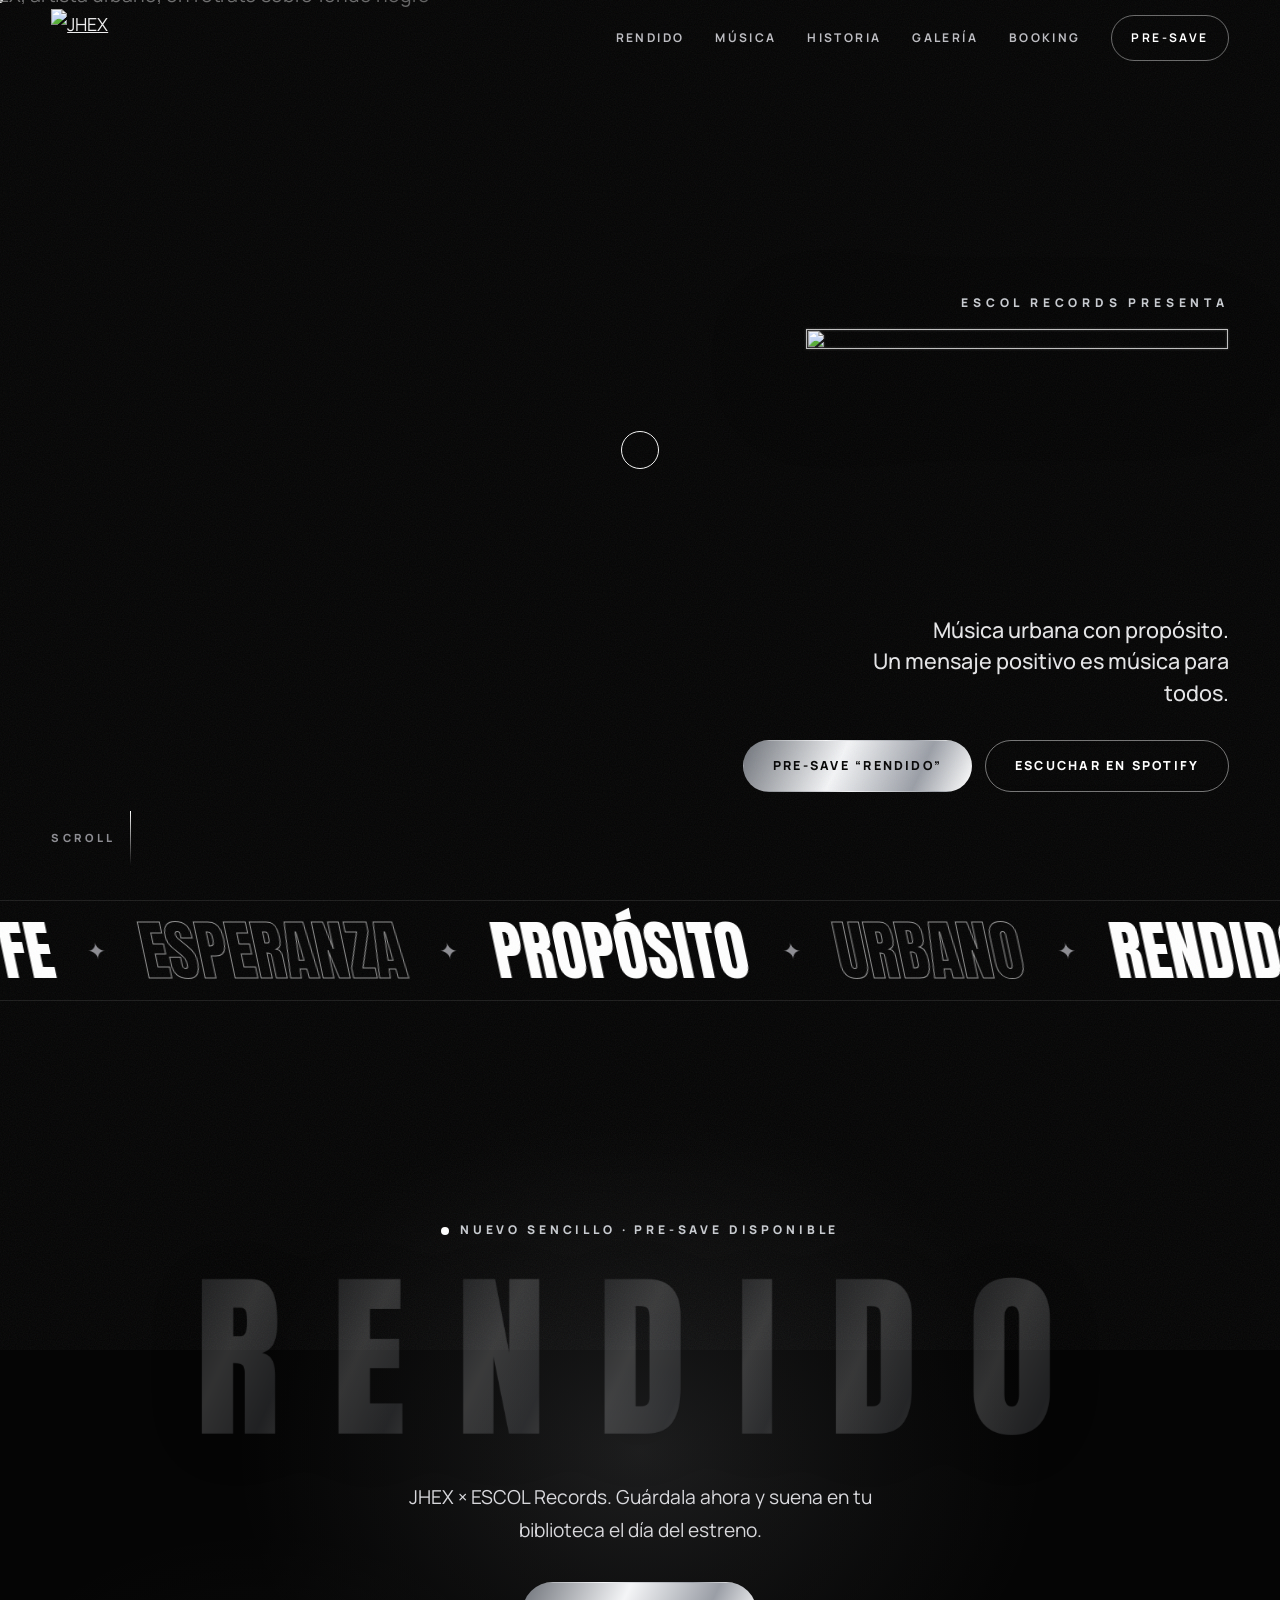
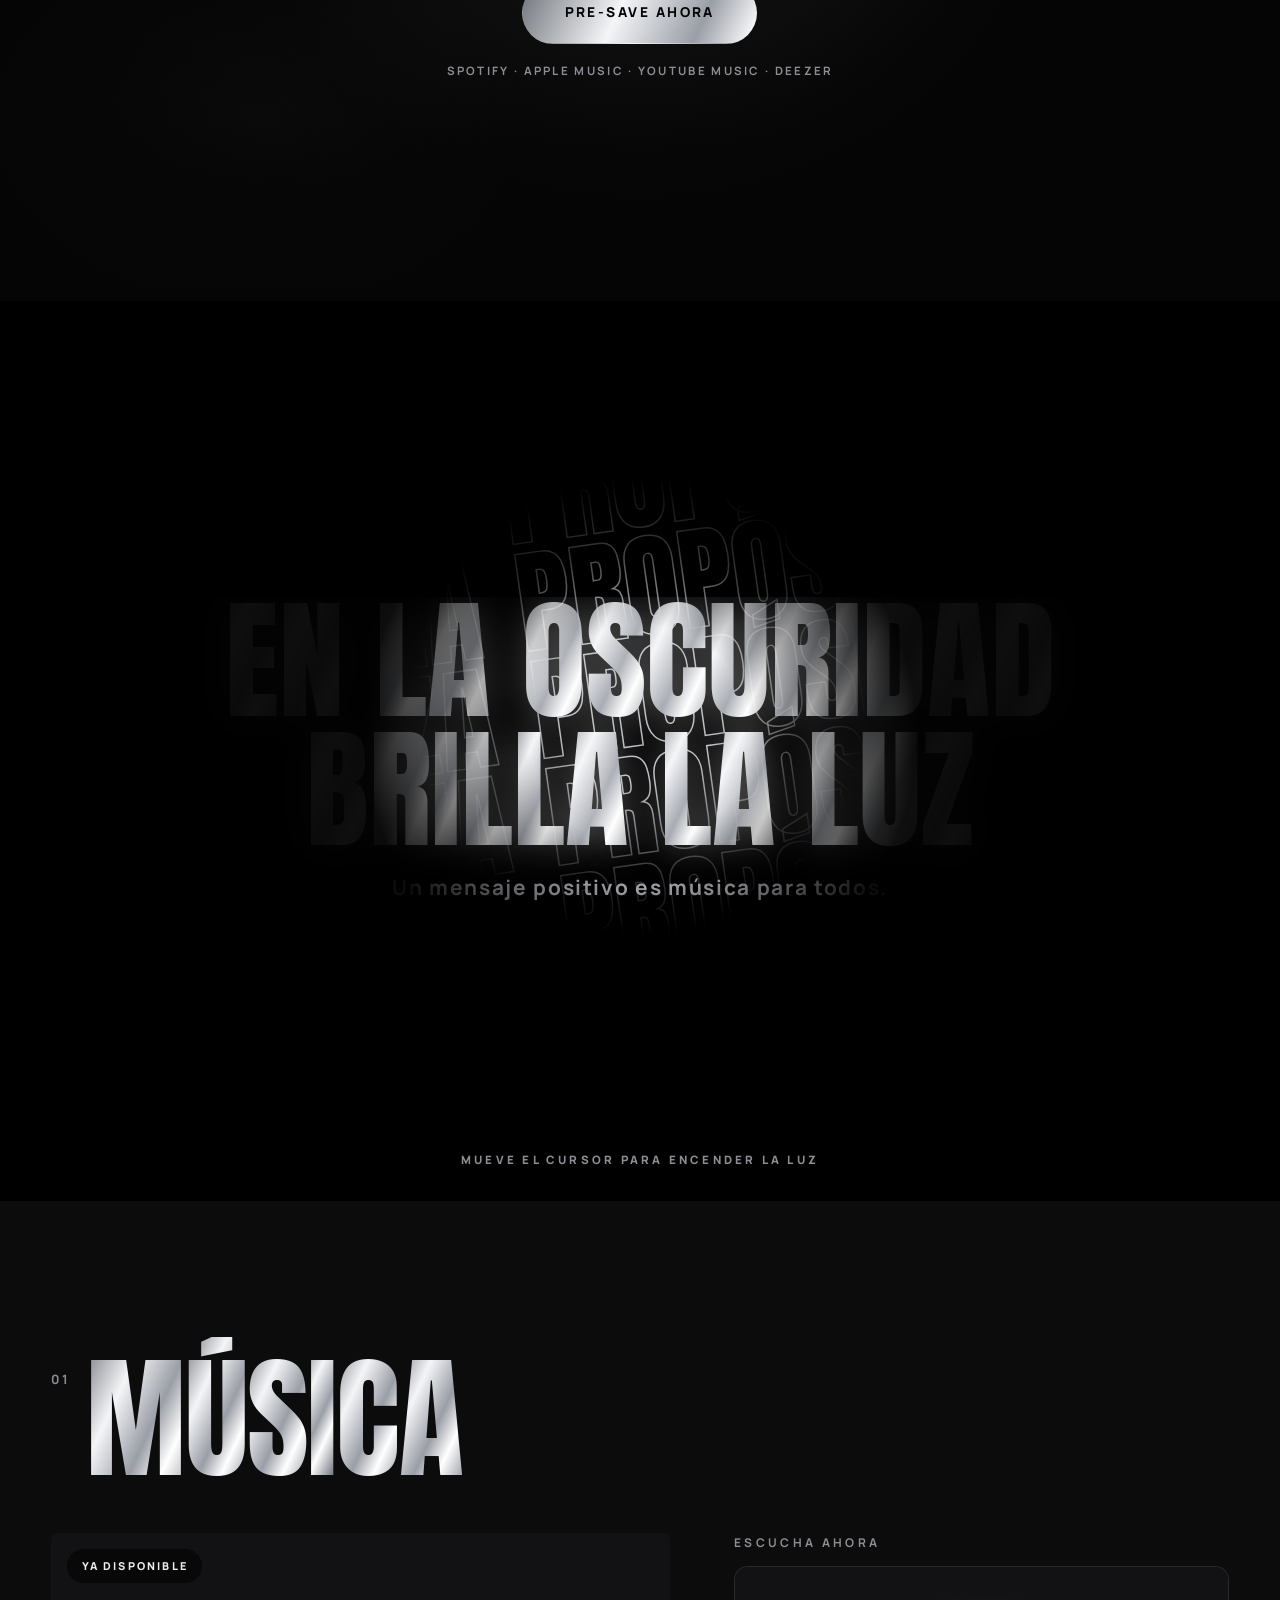
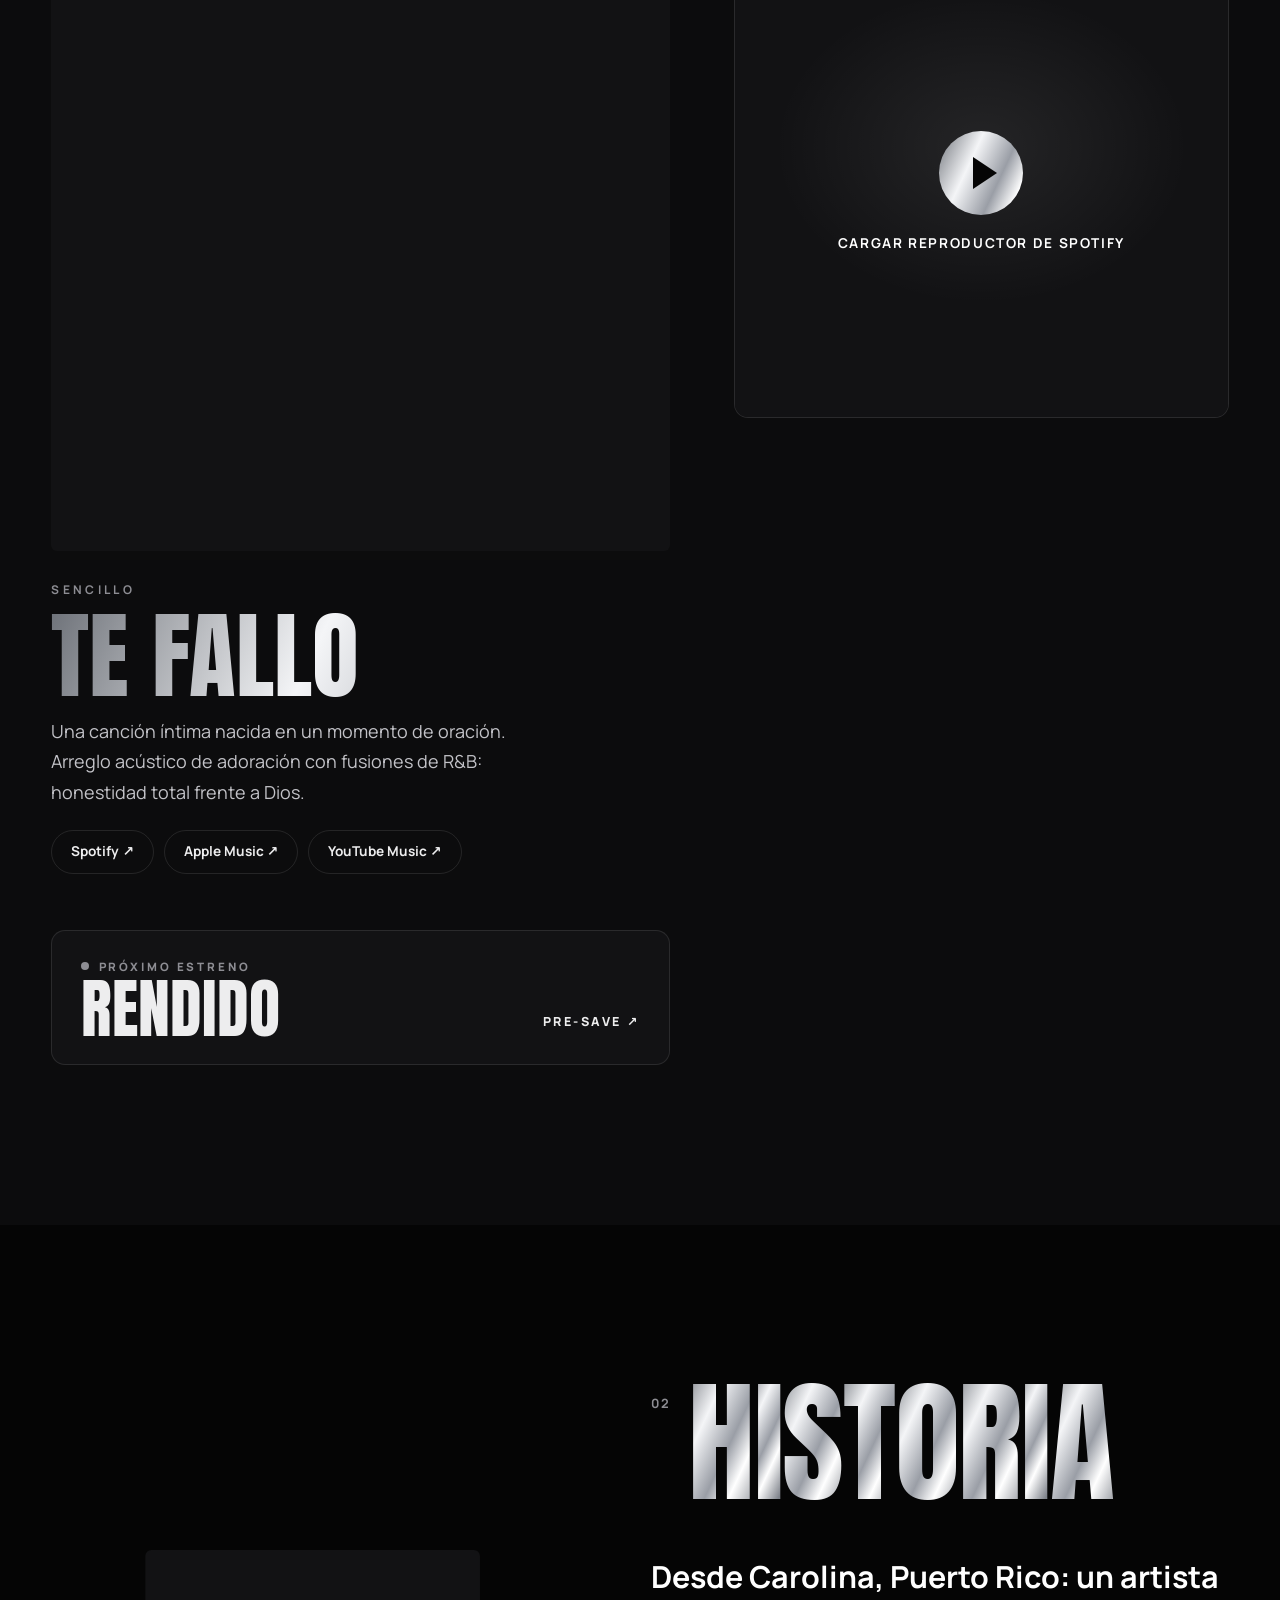
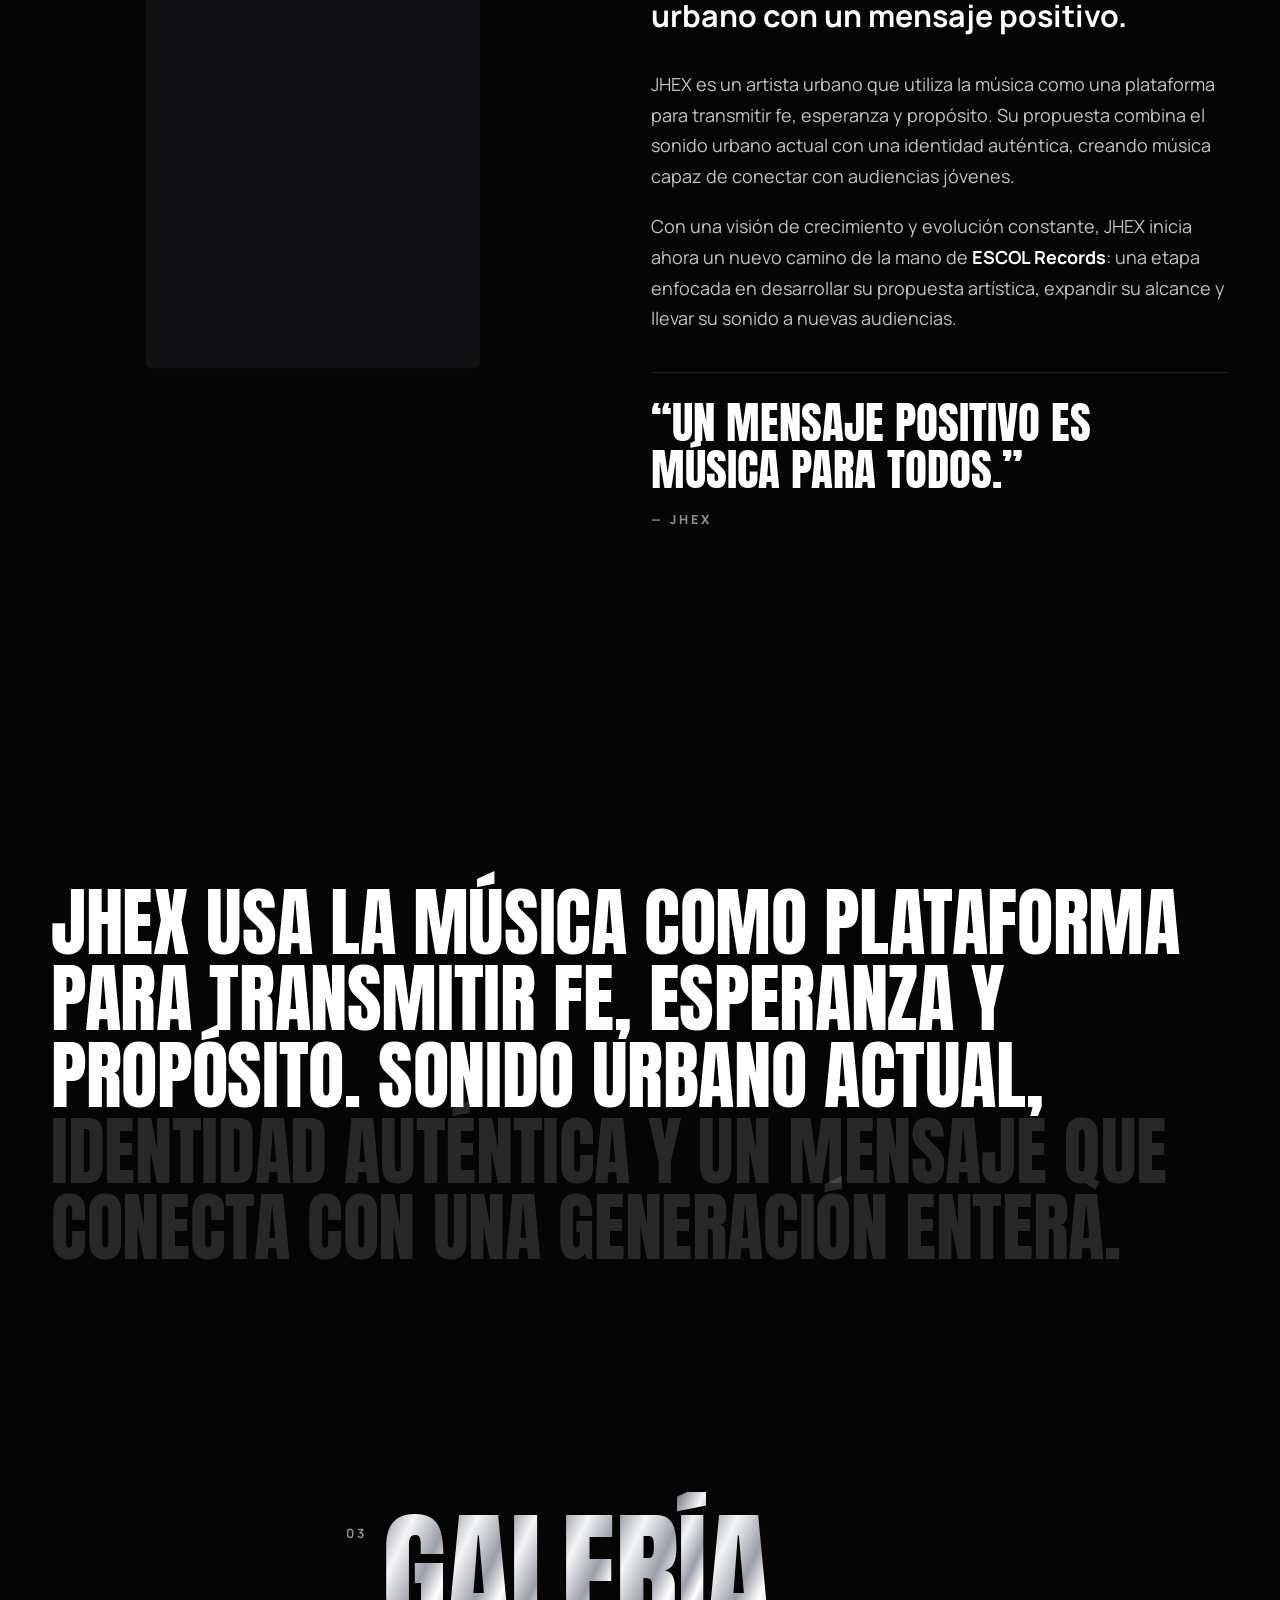
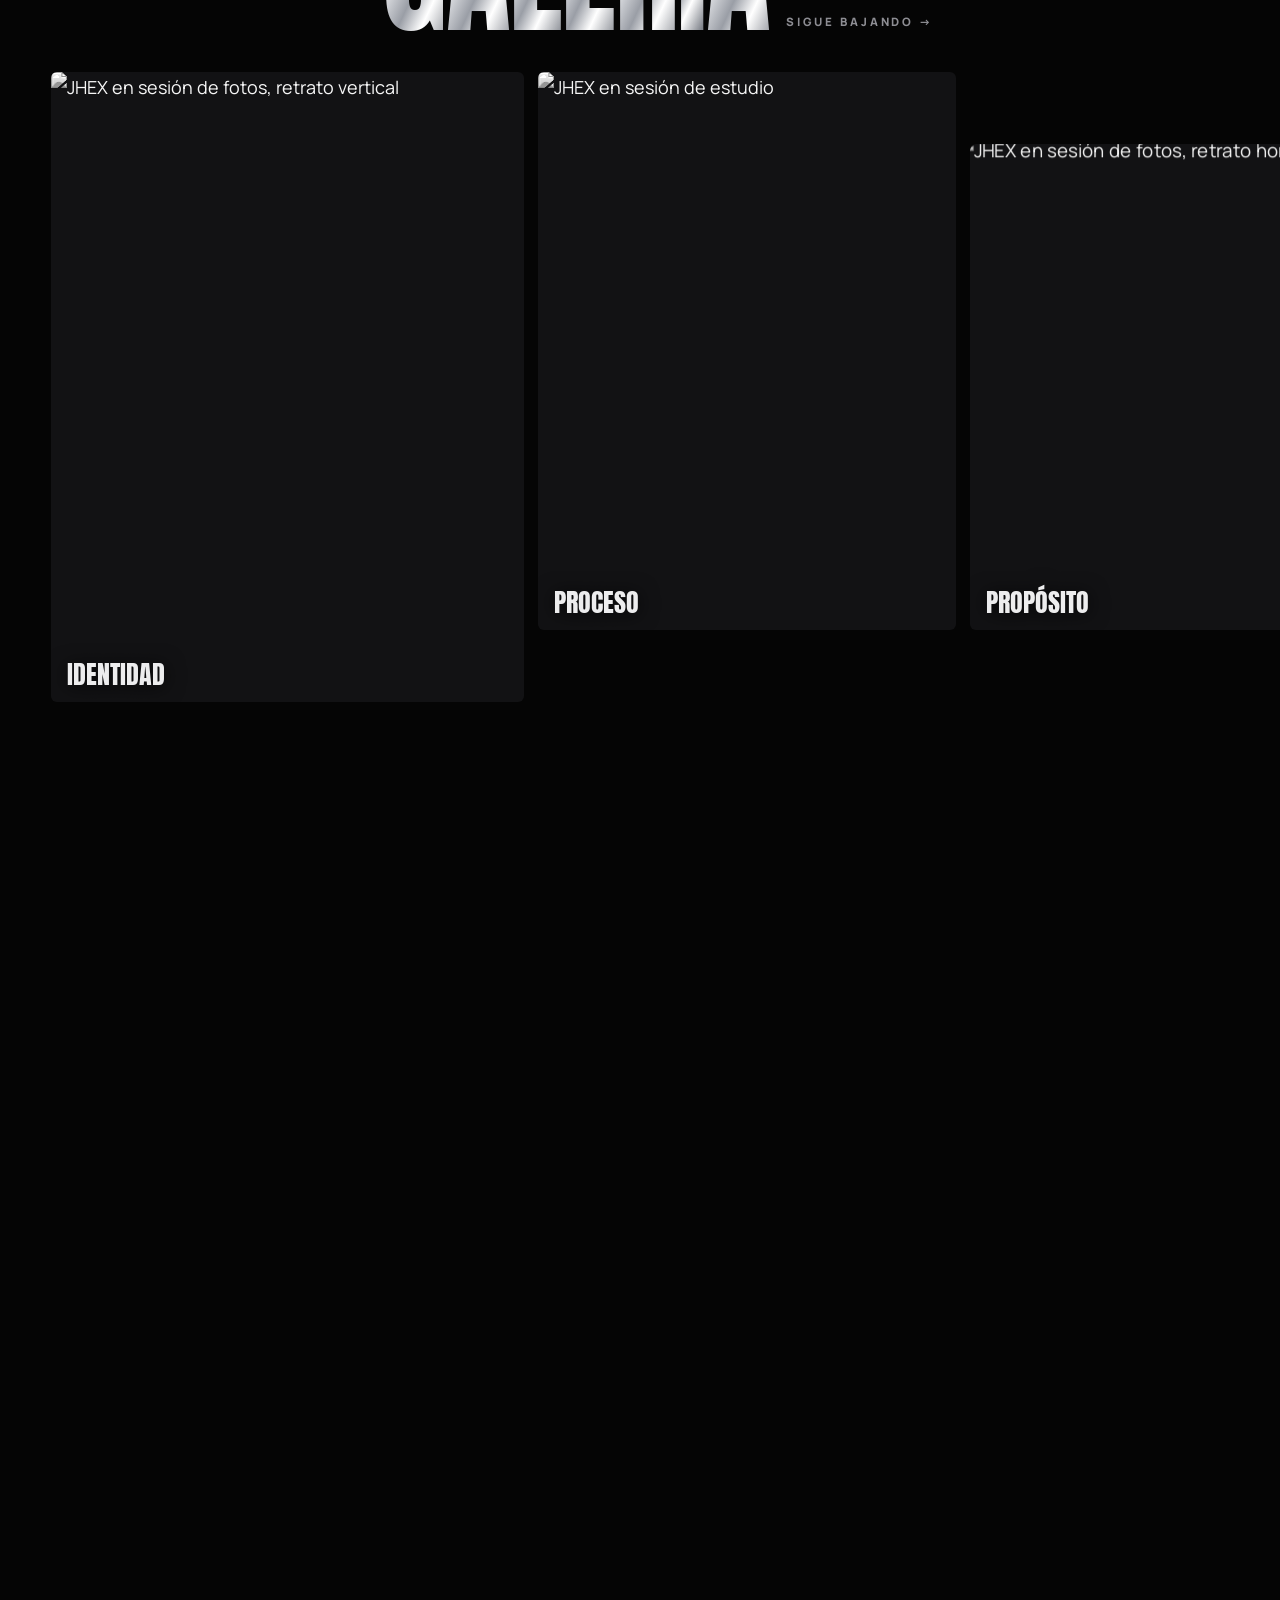
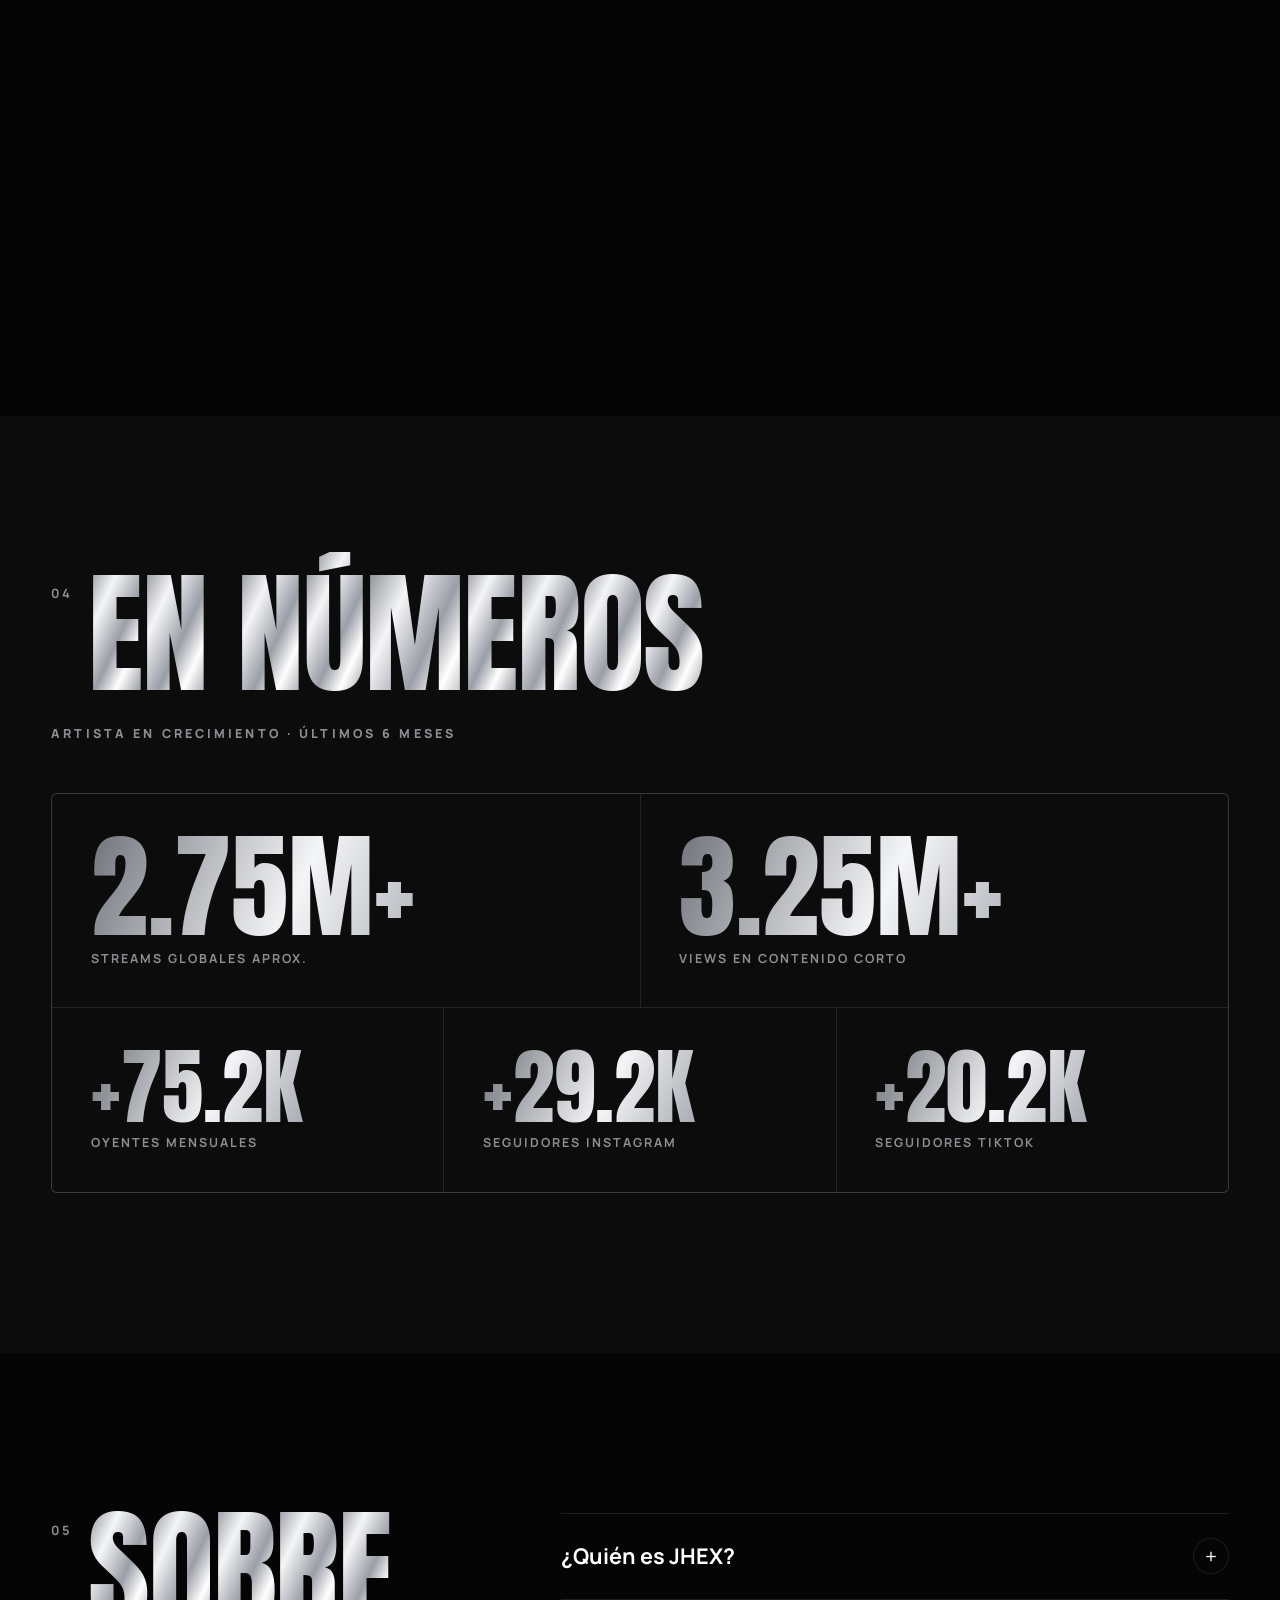
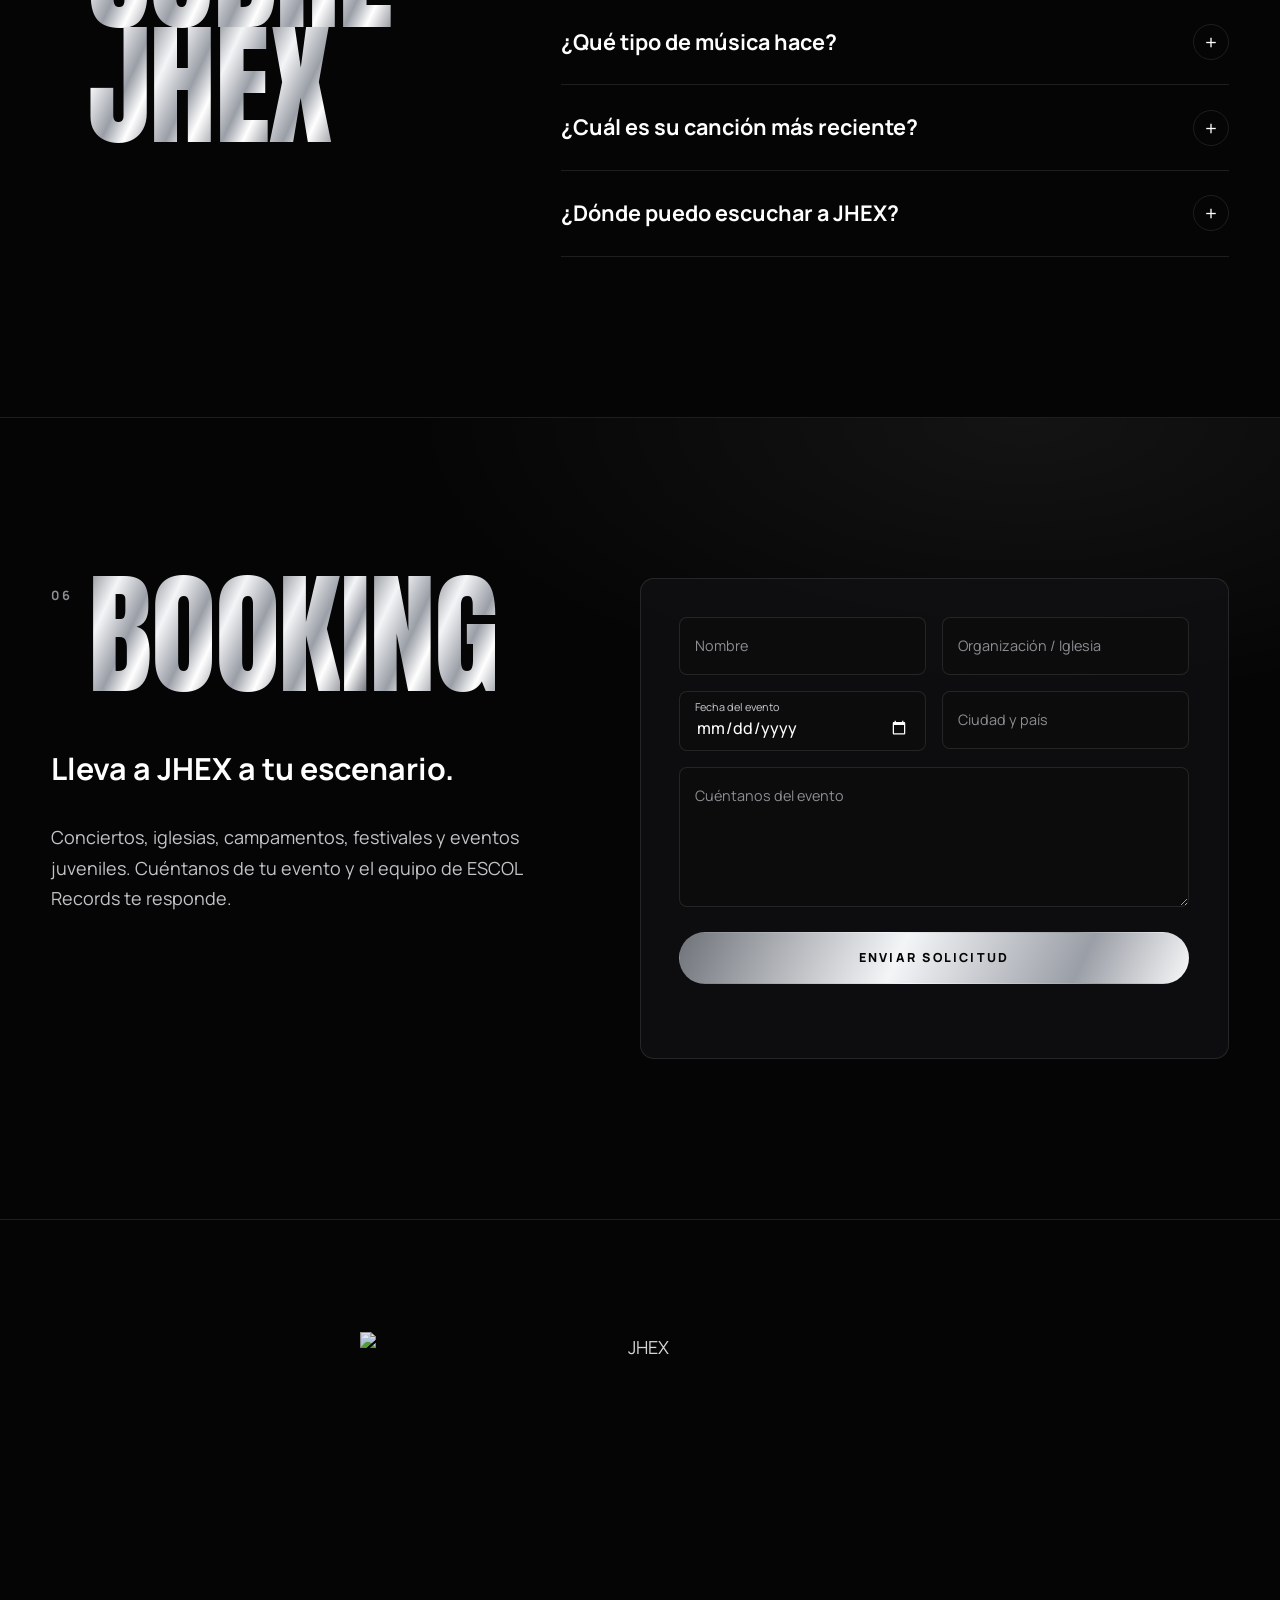
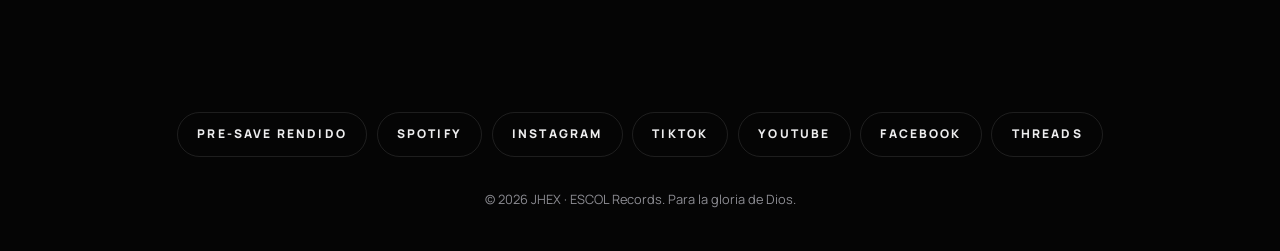
==== index.html @ 30c0f617 "Intercambiar de lugar la linterna y el texto que se ilumina al bajar La linterna va ahora justo desp" ====
<!doctype html>
<html lang="es" class="no-js">
<head>
  <meta charset="utf-8">
  <meta name="viewport" content="width=device-width, initial-scale=1, viewport-fit=cover">
  <title>JHEX — Música urbana con propósito | Sitio oficial</title>
  <meta name="description" content="JHEX es un artista urbano con mensaje positivo que usa la música para transmitir fe, esperanza y propósito. Haz pre-save de “Rendido”, su nuevo sencillo, escucha su música y contrátalo para tu evento. ESCOL Records.">
  <meta name="keywords" content="JHEX, Jhex, música urbana cristiana, urbano cristiano, artista cristiano urbano, Rendido, Te fallo, ESCOL Records, reggaetón cristiano, trap cristiano, R&B cristiano">
  <meta name="author" content="JHEX">
  <meta name="robots" content="index, follow, max-image-preview:large, max-snippet:-1, max-video-preview:-1">
  <link rel="canonical" href="https://jhex.vercel.app/">
  <link rel="alternate" hreflang="es" href="https://jhex.vercel.app/">
  <link rel="alternate" hreflang="x-default" href="https://jhex.vercel.app/">
  <meta name="theme-color" content="#050505">
  <meta name="color-scheme" content="dark">

  <!-- Open Graph / redes -->
  <meta property="og:type" content="profile">
  <meta property="og:site_name" content="JHEX">
  <meta property="og:locale" content="es_LA">
  <meta property="og:url" content="https://jhex.vercel.app/">
  <meta property="og:title" content="JHEX — Música urbana con propósito">
  <meta property="og:description" content="“Rendido”, lo nuevo de JHEX. Haz pre-save ahora. Música urbana con propósito · ESCOL Records.">
  <meta property="og:image" content="https://res.cloudinary.com/dawxjcvf/image/upload/c_fill,g_face,w_1200,h_630,f_jpg,q_auto/WhatsApp_Image_2026-09-28_at_14.23.34.jpg">
  <meta property="og:image:width" content="1200">
  <meta property="og:image:height" content="630">
  <meta property="og:image:alt" content="Retrato de JHEX sobre fondo negro">
  <meta property="profile:username" content="jhex">
  <meta name="twitter:card" content="summary_large_image">
  <meta name="twitter:title" content="JHEX — Música urbana con propósito">
  <meta name="twitter:description" content="“Rendido”, lo nuevo de JHEX. Haz pre-save ahora.">
  <meta name="twitter:image" content="https://res.cloudinary.com/dawxjcvf/image/upload/c_fill,g_face,w_1200,h_630,f_jpg,q_auto/WhatsApp_Image_2026-09-28_at_14.23.34.jpg">

  <!-- Iconos -->
  <link rel="icon" type="image/png" sizes="32x32" href="https://res.cloudinary.com/dawxjcvf/image/upload/e_trim/c_pad,w_32,h_32,b_rgb:050505,f_png/ChatGPT_Image_Oct_6_2026_03_35_01_PM-1.png">
  <link rel="icon" type="image/png" sizes="192x192" href="https://res.cloudinary.com/dawxjcvf/image/upload/e_trim/c_pad,w_192,h_192,b_rgb:050505,f_png/ChatGPT_Image_Oct_6_2026_03_35_01_PM-1.png">
  <link rel="apple-touch-icon" href="https://res.cloudinary.com/dawxjcvf/image/upload/e_trim/c_pad,w_180,h_180,b_rgb:050505,f_png/ChatGPT_Image_Oct_6_2026_03_35_01_PM-1.png">
  <link rel="manifest" href="site.webmanifest">

  <!-- Rendimiento -->
  <link rel="preconnect" href="https://res.cloudinary.com" crossorigin>
  <link rel="preconnect" href="https://fonts.googleapis.com">
  <link rel="preconnect" href="https://fonts.gstatic.com" crossorigin>
  <link rel="preload" as="image" href="https://res.cloudinary.com/dawxjcvf/image/upload/e_trim/f_auto,q_auto,w_900/ChatGPT_Image_Oct_6_2026_03_35_01_PM-1.png" fetchpriority="high">
  <link href="https://fonts.googleapis.com/css2?family=Anton&family=Manrope:wght@400;500;700;800&display=swap" rel="stylesheet">
  <link rel="stylesheet" href="styles.css?v=202610071604">
  <script>document.documentElement.classList.replace('no-js', 'js');</script>

  <!-- Datos estructurados (SEO + motores de IA) -->
  <script type="application/ld+json">
  {
    "@context": "https://schema.org",
    "@graph": [
      {
        "@type": "WebSite",
        "@id": "https://jhex.vercel.app/#website",
        "url": "https://jhex.vercel.app/",
        "name": "JHEX",
        "description": "Sitio oficial de JHEX, artista de música urbana con propósito.",
        "inLanguage": "es",
        "publisher": { "@id": "https://jhex.vercel.app/#artist" }
      },
      {
        "@type": ["MusicGroup", "PerformingGroup"],
        "@id": "https://jhex.vercel.app/#artist",
        "name": "JHEX",
        "alternateName": "Jhex",
        "url": "https://jhex.vercel.app/",
        "image": "https://res.cloudinary.com/dawxjcvf/image/upload/c_fill,g_face,w_1200,h_1200,f_jpg,q_auto/WhatsApp_Image_2026-09-28_at_14.23.34_1.jpg",
        "logo": "https://res.cloudinary.com/dawxjcvf/image/upload/e_trim/f_png,w_800/ChatGPT_Image_Oct_6_2026_03_35_01_PM-1.png",
        "description": "JHEX es un artista urbano con un mensaje positivo que utiliza la música como una plataforma para transmitir fe, esperanza y propósito. Su propuesta combina el sonido urbano actual con una identidad auténtica y conecta con audiencias jóvenes.",
        "slogan": "Música urbana con propósito. Un mensaje positivo es música para todos.",
        "genre": ["Música urbana", "Urbano cristiano", "Trap cristiano", "R&B", "Hip hop"],
        "recordLabel": { "@type": "Organization", "name": "ESCOL Records" },
        "sameAs": [
          "https://open.spotify.com/artist/4xVN5eUUxtTH7iGqwOoDQ2",
          "https://www.instagram.com/jhexpr/",
          "https://www.tiktok.com/@jhexpr",
          "https://www.facebook.com/Jhexpr",
          "https://www.threads.com/@jhexpr",
          "https://www.youtube.com/channel/UCxQw6FUH89T4ujBfcfnsvSg"
        ],
        "foundingLocation": { "@type": "Place", "name": "Carolina, Puerto Rico", "address": { "@type": "PostalAddress", "addressLocality": "Carolina", "addressRegion": "PR", "addressCountry": "PR" } },
        "track": [
          {
            "@type": "MusicRecording",
            "name": "Rendido",
            "byArtist": { "@id": "https://jhex.vercel.app/#artist" },
            "recordLabel": { "@type": "Organization", "name": "ESCOL Records" },
            "url": "https://escol.io/rendido"
          },
          {
            "@type": "MusicRecording",
            "name": "Te fallo",
            "byArtist": { "@id": "https://jhex.vercel.app/#artist" },
            "genre": ["Worship acústico", "R&B"]
          },
          {
            "@type": "MusicRecording",
            "name": "Me Copias?",
            "byArtist": { "@id": "https://jhex.vercel.app/#artist" },
            "genre": ["Trap cristiano"],
            "subjectOf": { "@type": "VideoObject", "name": "JHEX - ME COPIAS? (Video oficial)", "embedUrl": "https://www.youtube.com/embed/pV4w28hNmY4", "url": "https://www.youtube.com/watch?v=pV4w28hNmY4" }
          },
          { "@type": "MusicRecording", "name": "Como Ella", "byArtist": { "@id": "https://jhex.vercel.app/#artist" } },
          { "@type": "MusicRecording", "name": "Ofrenda", "byArtist": { "@id": "https://jhex.vercel.app/#artist" } }
        ],
        "interactionStatistic": [
          { "@type": "InteractionCounter", "interactionType": "https://schema.org/ListenAction", "userInteractionCount": 2750000, "description": "Streams globales aproximados en los últimos 6 meses" }
        ]
      },
      {
        "@type": "FAQPage",
        "@id": "https://jhex.vercel.app/#faq",
        "mainEntity": [
          { "@type": "Question", "name": "¿Quién es JHEX?", "acceptedAnswer": { "@type": "Answer", "text": "JHEX es un artista urbano de Carolina, Puerto Rico, con un mensaje positivo que usa la música como plataforma para transmitir fe, esperanza y propósito. Trabaja con ESCOL Records. En redes es @jhexpr." } },
          { "@type": "Question", "name": "¿Qué tipo de música hace JHEX?", "acceptedAnswer": { "@type": "Answer", "text": "Música urbana con propósito: combina el sonido urbano actual con fusiones de R&B y momentos acústicos de adoración, con letras de fe y esperanza pensadas para todo público." } },
          { "@type": "Question", "name": "¿Cuál es la canción más reciente de JHEX?", "acceptedAnswer": { "@type": "Answer", "text": "“Rendido”, su nuevo sencillo con ESCOL Records. Ya puedes hacer pre-save en escol.io/rendido. Su lanzamiento anterior es “Te fallo”, una canción íntima nacida en oración, con arreglo acústico de adoración y fusiones de R&B." } },
          { "@type": "Question", "name": "¿Dónde puedo escuchar a JHEX?", "acceptedAnswer": { "@type": "Answer", "text": "Su música está en Spotify y en las principales plataformas digitales." } }
        ]
      }
    ]
  }
  </script>
</head>
<body>
  <a class="skip" href="#main">Saltar al contenido</a>

  <!-- Pantalla de carga -->
  <div class="loader" aria-hidden="true">
    <img class="loader__logo" src="https://res.cloudinary.com/dawxjcvf/image/upload/e_trim/f_auto,q_auto,w_900/ChatGPT_Image_Oct_6_2026_03_35_01_PM-1.png" alt="" width="900" height="560">
    <div class="loader__bar"><span></span></div>
  </div>

  <div class="cursor" aria-hidden="true"><span class="cursor__dot"></span><span class="cursor__ring"><em>Play</em></span></div>
  <div class="grain" aria-hidden="true"></div>

  <header class="nav">
    <div class="nav__inner">
      <a href="#top" class="nav__brand" aria-label="JHEX, ir al inicio">
        <img src="https://res.cloudinary.com/dawxjcvf/image/upload/e_trim/f_auto,q_auto,w_240/ChatGPT_Image_Oct_6_2026_03_35_01_PM-1.png" alt="JHEX" width="120" height="75">
      </a>
      <nav id="menu" class="nav__menu" aria-label="Principal">
        <a href="#rendido">Rendido</a>
        <a href="#musica">Música</a>
        <a href="#historia">Historia</a>
        <a href="#galeria">Galería</a>
        <a href="#booking">Booking</a>
        <a href="https://escol.io/rendido" class="nav__cta" target="_blank" rel="noopener" data-presave>Pre-save</a>
      </nav>
      <button class="nav__toggle" aria-expanded="false" aria-controls="menu" aria-label="Abrir menú">
        <span></span><span></span>
      </button>
    </div>
  </header>

  <main id="main">
    <!-- HERO -->
    <section class="hero" id="top" aria-label="JHEX">
      <picture class="hero__media">
        <source media="(max-width: 767px)"
          srcset="https://res.cloudinary.com/dawxjcvf/image/upload/c_fill,g_face,ar_9:16,w_640,f_auto,q_auto/WhatsApp_Image_2026-09-28_at_14.23.34_1.jpg 640w,
                  https://res.cloudinary.com/dawxjcvf/image/upload/c_fill,g_face,ar_9:16,w_960,f_auto,q_auto/WhatsApp_Image_2026-09-28_at_14.23.34_1.jpg 960w,
                  https://res.cloudinary.com/dawxjcvf/image/upload/c_fill,g_face,ar_9:16,w_1280,f_auto,q_auto/WhatsApp_Image_2026-09-28_at_14.23.34_1.jpg 1280w"
          sizes="100vw">
        <img class="hero__img"
          src="https://res.cloudinary.com/dawxjcvf/image/upload/c_limit,w_1920,f_auto,q_auto/WhatsApp_Image_2026-09-28_at_14.23.34.jpg"
          srcset="https://res.cloudinary.com/dawxjcvf/image/upload/c_limit,w_1280,f_auto,q_auto/WhatsApp_Image_2026-09-28_at_14.23.34.jpg 1280w,
                  https://res.cloudinary.com/dawxjcvf/image/upload/c_limit,w_1920,f_auto,q_auto/WhatsApp_Image_2026-09-28_at_14.23.34.jpg 1920w,
                  https://res.cloudinary.com/dawxjcvf/image/upload/c_limit,w_2560,f_auto,q_auto/WhatsApp_Image_2026-09-28_at_14.23.34.jpg 2560w"
          sizes="100vw" width="1920" height="1280" fetchpriority="high"
          alt="JHEX, artista urbano, en retrato sobre fondo negro">
      </picture>
      <div class="hero__shade" aria-hidden="true"></div>

      <div class="hero__content">
        <p class="hero__kicker" data-hero>ESCOL Records presenta</p>
        <h1 class="hero__title">
          <span class="sr-only">JHEX — Música urbana con propósito</span>
          <span class="hero__logo-wrap" data-tilt>
            <img class="hero__logo" src="https://res.cloudinary.com/dawxjcvf/image/upload/e_trim/f_auto,q_auto,w_900/ChatGPT_Image_Oct_6_2026_03_35_01_PM-1.png"
              srcset="https://res.cloudinary.com/dawxjcvf/image/upload/e_trim/f_auto,q_auto,w_600/ChatGPT_Image_Oct_6_2026_03_35_01_PM-1.png 600w,
                      https://res.cloudinary.com/dawxjcvf/image/upload/e_trim/f_auto,q_auto,w_900/ChatGPT_Image_Oct_6_2026_03_35_01_PM-1.png 900w,
                      https://res.cloudinary.com/dawxjcvf/image/upload/e_trim/f_auto,q_auto,w_1400/ChatGPT_Image_Oct_6_2026_03_35_01_PM-1.png 1400w"
              sizes="(max-width: 767px) 86vw, 46vw" width="900" height="560" alt="">
            <span class="hero__shine" aria-hidden="true"></span>
          </span>
        </h1>
        <p class="hero__tag" data-hero>Música urbana con propósito.<br>Un mensaje positivo es música para todos.</p>
        <div class="hero__actions" data-hero>
          <a class="btn btn--chrome" href="https://escol.io/rendido" target="_blank" rel="noopener" data-magnetic data-presave>Pre-save “Rendido”</a>
          <a class="btn btn--line" href="https://open.spotify.com/artist/4xVN5eUUxtTH7iGqwOoDQ2" target="_blank" rel="noopener" data-magnetic>Escuchar en Spotify</a>
        </div>
      </div>

      <a class="hero__scroll" href="#rendido" aria-label="Bajar">
        <span>Scroll</span><i></i>
      </a>
    </section>

    <!-- MARQUEE -->
    <div class="ticker" aria-hidden="true">
      <div class="ticker__track">
        <span>Fe</span><b>✦</b><span>Esperanza</span><b>✦</b><span>Propósito</span><b>✦</b><span>Urbano</span><b>✦</b><span>Rendido</span><b>✦</b>
        <span>Fe</span><b>✦</b><span>Esperanza</span><b>✦</b><span>Propósito</span><b>✦</b><span>Urbano</span><b>✦</b><span>Rendido</span><b>✦</b>
      </div>
    </div>

    <!-- LANZAMIENTO: RENDIDO -->
    <section class="drop" id="rendido" aria-labelledby="rendido-t">
      <div class="drop__bg" aria-hidden="true"></div>
      <div class="drop__inner">
        <p class="drop__kicker"><i></i>Nuevo sencillo · Pre-save disponible</p>
        <h2 id="rendido-t" class="drop__title" data-drop-title>Rendido</h2>
        <p class="drop__copy">JHEX × ESCOL Records. Guárdala ahora y suena en tu biblioteca el día del estreno.</p>
        <div class="drop__actions">
          <a class="btn btn--chrome btn--lg" href="https://escol.io/rendido" target="_blank" rel="noopener" data-magnetic data-presave data-play>Pre-save ahora</a>
          <span class="drop__platforms" aria-label="Disponible en Spotify, Apple Music y más">Spotify · Apple Music · YouTube Music · Deezer</span>
        </div>
      </div>
    </section>

    <!-- LINTERNA: la luz sigue al cursor o al dedo -->
    <section class="dark" id="luz" aria-labelledby="luz-t">
      <div class="dark__stage" data-flashlight>
        <div class="dark__pattern" aria-hidden="true"><span>FE</span> <span>ESPERANZA</span> <span>PROPÓSITO</span> <span>RENDIDO</span> <span>FE</span> <span>ESPERANZA</span> <span>PROPÓSITO</span> <span>RENDIDO</span> <span>FE</span> <span>ESPERANZA</span> <span>PROPÓSITO</span> <span>RENDIDO</span> <span>FE</span> <span>ESPERANZA</span> <span>PROPÓSITO</span> <span>RENDIDO</span> <span>FE</span> <span>ESPERANZA</span> <span>PROPÓSITO</span> <span>RENDIDO</span> <span>FE</span> <span>ESPERANZA</span> <span>PROPÓSITO</span> <span>RENDIDO</span></div>
        <div class="dark__veil" aria-hidden="true"></div>
        <div class="dark__text">
          <h2 id="luz-t" class="dark__title">En la oscuridad<br>brilla la luz</h2>
          <p class="dark__line">Un mensaje positivo es música para todos.</p>
        </div>
        <p class="dark__hint" aria-hidden="true"><span class="dark__hint-mouse">Mueve el cursor para encender la luz</span> <span class="dark__hint-touch">Desliza el dedo para encender la luz</span></p>
      </div>
    </section>

    <!-- MÚSICA -->
    <section class="section music" id="musica" aria-labelledby="musica-t">
      <div class="wrap">
        <header class="head" data-reveal>
          <span class="head__n">01</span>
          <h2 id="musica-t" class="head__t">Música</h2>
        </header>

        <div class="music__grid">
          <div class="releases">
            <article class="release" data-reveal>
              <a class="release__art" href="https://open.spotify.com/artist/4xVN5eUUxtTH7iGqwOoDQ2" target="_blank" rel="noopener" data-play aria-label="Escuchar a JHEX en Spotify">
                <img loading="lazy" decoding="async"
                  src="https://res.cloudinary.com/dawxjcvf/image/upload/c_fill,g_face,w_900,h_900,f_auto,q_auto/WhatsApp_Image_2026-09-28_at_14.23.38_1.jpg"
                  srcset="https://res.cloudinary.com/dawxjcvf/image/upload/c_fill,g_face,w_600,h_600,f_auto,q_auto/WhatsApp_Image_2026-09-28_at_14.23.38_1.jpg 600w,
                          https://res.cloudinary.com/dawxjcvf/image/upload/c_fill,g_face,w_900,h_900,f_auto,q_auto/WhatsApp_Image_2026-09-28_at_14.23.38_1.jpg 900w"
                  sizes="(max-width: 999px) 92vw, 40vw" width="900" height="900" alt="JHEX, imagen del sencillo Te fallo">
                <span class="release__badge">Ya disponible</span>
              </a>
              <div class="release__body">
                <p class="eyebrow">Sencillo</p>
                <h3 class="release__title">Te fallo</h3>
                <p>Una canción íntima nacida en un momento de oración. Arreglo acústico de adoración con fusiones de R&B: honestidad total frente a Dios.</p>
                <div class="release__links">
                  <a class="pill" href="https://open.spotify.com/artist/4xVN5eUUxtTH7iGqwOoDQ2" target="_blank" rel="noopener" data-magnetic>Spotify ↗</a>
                  <a class="pill" href="https://music.apple.com/search?term=JHEX" target="_blank" rel="noopener" data-magnetic>Apple Music ↗</a>
                  <a class="pill" href="https://music.youtube.com/search?q=JHEX%20Te%20fallo" target="_blank" rel="noopener" data-magnetic>YouTube Music ↗</a>
                </div>
              </div>
            </article>

            <a class="prev" href="https://escol.io/rendido" target="_blank" rel="noopener" data-reveal data-presave>
              <span class="prev__label"><i></i>Próximo estreno</span>
              <span class="prev__title">Rendido</span>
              <span class="prev__cta">Pre-save ↗</span>
            </a>
          </div>

          <div class="player" data-reveal>
            <p class="eyebrow">Escucha ahora</p>
            <div class="player__frame" data-spotify="https://open.spotify.com/embed/artist/4xVN5eUUxtTH7iGqwOoDQ2?utm_source=generator&amp;theme=0">
              <button class="player__load" type="button">
                <span class="player__icon" aria-hidden="true"></span>
                <span>Cargar reproductor de Spotify</span>
              </button>
            </div>
          </div>
        </div>
      </div>
    </section>

    <!-- HISTORIA -->
    <section class="section story" id="historia" aria-labelledby="historia-t">
      <div class="wrap story__grid">
        <figure class="story__media" data-clip>
          <img loading="lazy" decoding="async"
            src="https://res.cloudinary.com/dawxjcvf/image/upload/c_fill,g_face,ar_4:5,w_1000,f_auto,q_auto/WhatsApp_Image_2026-09-28_at_14.23.35.jpg"
            srcset="https://res.cloudinary.com/dawxjcvf/image/upload/c_fill,g_face,ar_4:5,w_640,f_auto,q_auto/WhatsApp_Image_2026-09-28_at_14.23.35.jpg 640w,
                    https://res.cloudinary.com/dawxjcvf/image/upload/c_fill,g_face,ar_4:5,w_1000,f_auto,q_auto/WhatsApp_Image_2026-09-28_at_14.23.35.jpg 1000w"
            sizes="(max-width: 899px) 92vw, 42vw" width="1000" height="1250" alt="JHEX posando en sesión de fotos" data-parallax>
        </figure>
        <div class="story__text">
          <header class="head" data-reveal>
            <span class="head__n">02</span>
            <h2 id="historia-t" class="head__t">Historia</h2>
          </header>
          <p class="lead" data-reveal>Desde Carolina, Puerto Rico: un artista urbano con un mensaje positivo.</p>
          <p data-reveal>JHEX es un artista urbano que utiliza la música como una plataforma para transmitir fe, esperanza y propósito. Su propuesta combina el sonido urbano actual con una identidad auténtica, creando música capaz de conectar con audiencias jóvenes.</p>
          <p data-reveal>Con una visión de crecimiento y evolución constante, JHEX inicia ahora un nuevo camino de la mano de <strong>ESCOL Records</strong>: una etapa enfocada en desarrollar su propuesta artística, expandir su alcance y llevar su sonido a nuevas audiencias.</p>
          <blockquote class="quote" data-reveal>
            <p>“Un mensaje positivo es música para todos.”</p>
            <cite>— JHEX</cite>
          </blockquote>
        </div>
      </div>
    </section>

    <!-- MANIFIESTO -->
    <section class="manifesto" id="manifiesto" aria-label="Manifiesto">
      <p class="manifesto__text" data-words>JHEX usa la música como plataforma para transmitir fe, esperanza y propósito. Sonido urbano actual, identidad auténtica y un mensaje que conecta con una generación entera.</p>
    </section>

    <!-- GALERÍA (horizontal en escritorio) -->
    <section class="gallery" id="galeria" aria-labelledby="galeria-t">
      <div class="gallery__pin">
        <header class="gallery__head">
          <span class="head__n">03</span>
          <h2 id="galeria-t" class="head__t">Galería</h2>
          <p class="gallery__hint" aria-hidden="true">Sigue bajando →</p>
        </header>
        <div class="gallery__track">
          <figure class="shot shot--tall">
            <img loading="lazy" decoding="async" src="https://res.cloudinary.com/dawxjcvf/image/upload/c_fill,g_face,ar_3:4,w_900,f_auto,q_auto/WhatsApp_Image_2026-09-28_at_14.23.35_1.jpg" width="900" height="1200" alt="JHEX en sesión de fotos, retrato vertical">
            <figcaption>Identidad</figcaption>
          </figure>
          <figure class="shot">
            <img loading="lazy" decoding="async" src="https://res.cloudinary.com/dawxjcvf/image/upload/c_fill,g_face,ar_3:4,w_900,f_auto,q_auto/WhatsApp_Image_2026-09-28_at_14.23.38_1.jpg" width="900" height="1200" alt="JHEX en sesión de estudio">
            <figcaption>Proceso</figcaption>
          </figure>
          <figure class="shot shot--wide">
            <img loading="lazy" decoding="async" src="https://res.cloudinary.com/dawxjcvf/image/upload/c_fill,g_face,ar_4:3,w_1200,f_auto,q_auto/WhatsApp_Image_2026-09-29_at_08.42.48.jpg" width="1200" height="900" alt="JHEX en sesión de fotos, retrato horizontal">
            <figcaption>Propósito</figcaption>
          </figure>
          <figure class="shot">
            <img loading="lazy" decoding="async" src="https://res.cloudinary.com/dawxjcvf/image/upload/c_fill,g_face,ar_3:4,w_900,f_auto,q_auto/WhatsApp_Image_2026-09-28_at_14.23.35.jpg" width="900" height="1200" alt="JHEX mirando a cámara">
            <figcaption>Calle</figcaption>
          </figure>
          <figure class="shot shot--tall">
            <img loading="lazy" decoding="async" src="https://res.cloudinary.com/dawxjcvf/image/upload/c_fill,g_face,ar_3:4,w_900,f_auto,q_auto/WhatsApp_Image_2026-09-28_at_14.23.38.jpg" width="900" height="1200" alt="JHEX en sesión de fotos">
            <figcaption>Fe</figcaption>
          </figure>
        </div>
      </div>
    </section>

    <!-- NÚMEROS -->
    <section class="section stats" id="numeros" aria-labelledby="numeros-t">
      <div class="wrap">
        <header class="head" data-reveal>
          <span class="head__n">04</span>
          <h2 id="numeros-t" class="head__t">En números</h2>
        </header>
        <p class="stats__note" data-reveal>Artista en crecimiento · últimos 6 meses</p>
        <dl class="stats__grid">
          <div class="stat stat--xl" data-reveal>
            <dt>Streams globales aprox.</dt>
            <dd><span data-count="2.75" data-decimals="2">2.75</span>M+</dd>
          </div>
          <div class="stat stat--xl" data-reveal>
            <dt>Views en contenido corto</dt>
            <dd><span data-count="3.25" data-decimals="2">3.25</span>M+</dd>
          </div>
          <div class="stat" data-reveal>
            <dt>Oyentes mensuales</dt>
            <dd>+<span data-count="75.2" data-decimals="1">75.2</span>K</dd>
          </div>
          <div class="stat" data-reveal>
            <dt>Seguidores Instagram</dt>
            <dd>+<span data-count="29.2" data-decimals="1">29.2</span>K</dd>
          </div>
          <div class="stat" data-reveal>
            <dt>Seguidores TikTok</dt>
            <dd>+<span data-count="20.2" data-decimals="1">20.2</span>K</dd>
          </div>
        </dl>
      </div>
    </section>

    <!-- FAQ -->
    <section class="section faq" id="faq" aria-labelledby="faq-t">
      <div class="wrap faq__grid">
        <header class="head" data-reveal>
          <span class="head__n">05</span>
          <h2 id="faq-t" class="head__t">Sobre JHEX</h2>
        </header>
        <div class="faq__list">
          <details data-reveal>
            <summary>¿Quién es JHEX?</summary>
            <p>JHEX es un artista urbano de Carolina, Puerto Rico, con un mensaje positivo que usa la música como plataforma para transmitir fe, esperanza y propósito. Trabaja con ESCOL Records. En redes lo encuentras como <a href="https://www.instagram.com/jhexpr/" target="_blank" rel="noopener">@jhexpr</a>.</p>
          </details>
          <details data-reveal>
            <summary>¿Qué tipo de música hace?</summary>
            <p>Música urbana con propósito: combina el sonido urbano actual con fusiones de R&B y momentos acústicos de adoración, con letras de fe y esperanza pensadas para todo público.</p>
          </details>
          <details data-reveal>
            <summary>¿Cuál es su canción más reciente?</summary>
            <p>“Rendido”, su nuevo sencillo con ESCOL Records. Ya puedes hacer <a href="https://escol.io/rendido" target="_blank" rel="noopener">pre-save aquí</a>. Su lanzamiento anterior es “Te fallo”, una canción íntima nacida en oración, con arreglo acústico de adoración y fusiones de R&B.</p>
          </details>
          <details data-reveal>
            <summary>¿Dónde puedo escuchar a JHEX?</summary>
            <p>En <a href="https://open.spotify.com/artist/4xVN5eUUxtTH7iGqwOoDQ2" target="_blank" rel="noopener">Spotify</a> y en las principales plataformas digitales.</p>
          </details>
        </div>
      </div>
    </section>

    <!-- BOOKING -->
    <section class="section booking" id="booking" aria-labelledby="booking-t">
      <div class="wrap booking__grid">
        <div>
          <header class="head" data-reveal>
            <span class="head__n">06</span>
            <h2 id="booking-t" class="head__t">Booking</h2>
          </header>
          <p class="lead" data-reveal>Lleva a JHEX a tu escenario.</p>
          <p data-reveal>Conciertos, iglesias, campamentos, festivales y eventos juveniles. Cuéntanos de tu evento y el equipo de ESCOL Records te responde.</p>
        </div>
        <!-- data-email: correo que recibe las solicitudes de booking -->
        <form class="form" data-email="" data-reveal novalidate>
          <div class="field"><input id="f-nombre" name="nombre" placeholder=" " required autocomplete="name"><label for="f-nombre">Nombre</label></div>
          <div class="field"><input id="f-org" name="organizacion" placeholder=" " autocomplete="organization"><label for="f-org">Organización / Iglesia</label></div>
          <div class="field"><input id="f-fecha" name="fecha" type="date" placeholder=" "><label for="f-fecha">Fecha del evento</label></div>
          <div class="field"><input id="f-ciudad" name="ciudad" placeholder=" " autocomplete="address-level2"><label for="f-ciudad">Ciudad y país</label></div>
          <div class="field field--full"><textarea id="f-msg" name="mensaje" rows="4" placeholder=" " required></textarea><label for="f-msg">Cuéntanos del evento</label></div>
          <button class="btn btn--chrome field--full" type="submit" data-magnetic>Enviar solicitud</button>
          <p class="form__status field--full" role="status" aria-live="polite"></p>
        </form>
      </div>
    </section>
  </main>

  <!-- Secreto: escribe RENDIDO o toca el logo 5 veces -->
  <div class="secret" id="secreto" role="dialog" aria-modal="true" aria-labelledby="secreto-t" hidden>
    <canvas class="secret__sparks" aria-hidden="true"></canvas>
    <div class="secret__box">
      <p class="secret__kicker">Encontraste el secreto</p>
      <img class="secret__logo" src="https://res.cloudinary.com/dawxjcvf/image/upload/e_trim/f_auto,q_auto,w_900/ChatGPT_Image_Oct_6_2026_03_35_01_PM-1.png" width="900" height="560" alt="JHEX">
      <h2 id="secreto-t" class="secret__title">Rendido</h2>
      <p class="secret__msg">Un mensaje positivo es música para todos.<br>Sé de los primeros en escucharla.</p>
      <div class="secret__actions">
        <a class="btn btn--chrome" href="https://escol.io/rendido" target="_blank" rel="noopener" data-presave>Hacer pre-save</a>
        <button class="btn btn--line secret__close" type="button">Cerrar</button>
      </div>
    </div>
  </div>

  <a class="float-cta" href="https://escol.io/rendido" target="_blank" rel="noopener" data-presave>
    <span class="float-cta__dot" aria-hidden="true"></span>
    <span>Pre-save <strong>Rendido</strong></span>
  </a>

  <footer class="footer">
    <div class="wrap footer__inner">
      <img class="footer__logo" loading="lazy" src="https://res.cloudinary.com/dawxjcvf/image/upload/e_trim/f_auto,q_auto,w_700/ChatGPT_Image_Oct_6_2026_03_35_01_PM-1.png" width="700" height="435" alt="JHEX">
      <nav class="footer__social" aria-label="Redes sociales">
        <a href="https://escol.io/rendido" target="_blank" rel="noopener">Pre-save Rendido</a>
        <a href="https://open.spotify.com/artist/4xVN5eUUxtTH7iGqwOoDQ2" target="_blank" rel="noopener me">Spotify</a>
        <!-- Pega los enlaces reales; los vacíos se ocultan solos -->
        <a href="https://www.instagram.com/jhexpr/" target="_blank" rel="noopener me">Instagram</a>
        <a href="https://www.tiktok.com/@jhexpr" target="_blank" rel="noopener me">TikTok</a>
        <a href="https://www.youtube.com/channel/UCxQw6FUH89T4ujBfcfnsvSg" target="_blank" rel="noopener me">YouTube</a>
        <a href="https://www.facebook.com/Jhexpr" target="_blank" rel="noopener me">Facebook</a>
        <a href="https://www.threads.com/@jhexpr" target="_blank" rel="noopener me">Threads</a>
      </nav>
      <p class="footer__copy">© <span id="year">2026</span> JHEX · ESCOL Records. Para la gloria de Dios.</p>
    </div>
  </footer>

  <script src="js/vendor/gsap.min.js" defer></script>
  <script src="js/vendor/ScrollTrigger.min.js" defer></script>
  <script src="js/vendor/lenis.min.js" defer></script>
  <script src="script.js?v=202610071604" defer></script>
  <script src="js/interactive.js?v=202610071604" defer></script>
</body>
</html>
---- styles.css ----
/* =========================================================
   JHEX — sitio oficial
   Paleta: negro + cromo plateado
   ========================================================= */
:root {
  --bg: #050505;
  --bg-2: #0c0c0d;
  --surface: #121214;
  --line: rgba(255, 255, 255, .1);
  --text: #ededee;
  --muted: #8d8d93;
  --silver: #c9ccd1;
  --chrome: linear-gradient(115deg, #6f737a 0%, #f4f5f7 22%, #9a9ea6 40%, #ffffff 52%, #7d8189 70%, #e3e5e8 88%, #8a8e95 100%);
  --display: "Anton", "Impact", "Arial Narrow", sans-serif;
  --body: "Manrope", system-ui, -apple-system, "Segoe UI", sans-serif;
  --ease: cubic-bezier(.16, 1, .3, 1);
  --gutter: clamp(16px, 4vw, 56px);
  --max: 1320px;
}

*, *::before, *::after { box-sizing: border-box; }
html { -webkit-text-size-adjust: 100%; }
html.lenis, html.lenis body { height: auto; }
.lenis.lenis-smooth { scroll-behavior: auto !important; }
.lenis.lenis-stopped { overflow: hidden; }
body {
  margin: 0;
  background: var(--bg);
  color: var(--text);
  font: 400 clamp(1rem, .95rem + .25vw, 1.125rem)/1.7 var(--body);
  -webkit-font-smoothing: antialiased;
  overflow-x: clip;
}
img { display: block; max-width: 100%; height: auto; }
a { color: inherit; }
p { margin: 0 0 1.1em; }
strong { color: #fff; }
::selection { background: var(--silver); color: #000; }
:focus-visible { outline: 2px solid var(--silver); outline-offset: 4px; }

.sr-only { position: absolute; width: 1px; height: 1px; overflow: hidden; clip: rect(0 0 0 0); white-space: nowrap; }
.skip { position: fixed; left: 16px; top: -60px; z-index: 200; background: #fff; color: #000; padding: .6rem 1rem; border-radius: 6px; font-weight: 700; text-decoration: none; transition: top .2s; }
.skip:focus { top: 16px; }

.wrap { width: 100%; max-width: var(--max); margin: 0 auto; padding: 0 var(--gutter); }
.section { position: relative; padding: clamp(5rem, 13vw, 10rem) 0; }

.eyebrow { font-size: .75rem; font-weight: 700; letter-spacing: .28em; text-transform: uppercase; color: var(--muted); margin-bottom: .8rem; }
.lead { font-size: clamp(1.3rem, 1rem + 1.2vw, 1.9rem); line-height: 1.3; font-weight: 700; color: #fff; }

/* Texto cromado */
.chrome, .head__t, .stat dd, .release__title {
  background: var(--chrome);
  background-size: 200% 100%;
  -webkit-background-clip: text; background-clip: text;
  color: transparent;
}

/* Encabezados de sección */
.head { display: flex; align-items: flex-start; gap: 1rem; margin-bottom: clamp(2rem, 5vw, 3.5rem); }
.head__n { font: 700 .8rem/1 var(--body); letter-spacing: .2em; color: var(--muted); padding-top: .9em; }
.head__t {
  margin: 0; font: 400 clamp(3.4rem, 2rem + 8vw, 9rem)/.86 var(--display);
  text-transform: uppercase; letter-spacing: -.01em;
  animation: shine 8s linear infinite;
}
@keyframes shine { to { background-position: -200% 0; } }

/* Botones */
.btn {
  position: relative; display: inline-flex; align-items: center; justify-content: center; gap: .6rem;
  min-height: 52px; padding: 0 1.8rem; border-radius: 999px; border: 1px solid transparent;
  font: 800 .78rem/1 var(--body); letter-spacing: .18em; text-transform: uppercase; text-decoration: none;
  cursor: pointer; transition: transform .4s var(--ease), background-color .3s, color .3s, border-color .3s;
  will-change: transform;
}
.btn--chrome { background: var(--chrome); background-size: 200% 100%; color: #050505; animation: shine 6s linear infinite; }
.btn--chrome:hover { box-shadow: 0 0 40px rgba(255, 255, 255, .25); }
.btn--line { border-color: rgba(255, 255, 255, .45); color: #fff; backdrop-filter: blur(6px); }
.btn--line:hover { background: #fff; color: #000; }
.pill {
  display: inline-flex; align-items: center; min-height: 44px; padding: 0 1.2rem; border-radius: 999px;
  border: 1px solid var(--line); font-size: .85rem; font-weight: 700; text-decoration: none;
  transition: border-color .3s, background-color .3s, color .3s;
}
.pill:hover { border-color: #fff; background: #fff; color: #000; }

/* ---------- Loader ---------- */
.loader { display: none; }
.js .loader {
  position: fixed; inset: 0; z-index: 150; display: grid; place-content: center; justify-items: center; gap: 2rem;
  background: var(--bg);
}
.loader__logo { width: min(60vw, 420px); filter: drop-shadow(0 0 30px rgba(255, 255, 255, .15)); opacity: 0; transform: scale(.92); animation: loaderIn 1s var(--ease) .1s forwards; }
.loader__bar { width: min(50vw, 240px); height: 1px; background: var(--line); overflow: hidden; }
.loader__bar span { display: block; height: 100%; width: 100%; background: #fff; transform: scaleX(0); transform-origin: left; animation: loaderBar 1.2s var(--ease) forwards; }
@keyframes loaderIn { to { opacity: 1; transform: none; } }
@keyframes loaderBar { to { transform: scaleX(1); } }
.loader.is-done { opacity: 0; visibility: hidden; transition: opacity .7s var(--ease), visibility 0s .7s; }

/* ---------- Grano ---------- */
.grain {
  position: fixed; inset: -50%; z-index: 90; pointer-events: none; opacity: .06;
  background-image: url("data:image/svg+xml,%3Csvg xmlns='http://www.w3.org/2000/svg' width='200' height='200'%3E%3Cfilter id='n'%3E%3CfeTurbulence type='fractalNoise' baseFrequency='.85' numOctaves='3' stitchTiles='stitch'/%3E%3C/filter%3E%3Crect width='100%25' height='100%25' filter='url(%23n)'/%3E%3C/svg%3E");
  animation: grain 1s steps(6) infinite;
}
@keyframes grain {
  0%, 100% { transform: translate(0, 0); } 20% { transform: translate(-3%, 2%); } 40% { transform: translate(2%, -3%); }
  60% { transform: translate(-2%, -1%); } 80% { transform: translate(3%, 3%); }
}

/* ---------- Cursor (solo escritorio) ---------- */
.cursor { display: none; }
@media (hover: hover) and (pointer: fine) {
  .js .cursor { display: block; position: fixed; inset: 0; z-index: 140; pointer-events: none; mix-blend-mode: difference; }
  .cursor__dot, .cursor__ring { position: fixed; left: 0; top: 0; border-radius: 50%; transform: translate(-50%, -50%); }
  .cursor__dot { width: 6px; height: 6px; background: #fff; }
  .cursor__ring { width: 38px; height: 38px; border: 1px solid #fff; display: grid; place-items: center; transition: width .35s var(--ease), height .35s var(--ease), background-color .35s; }
  .cursor__ring em { font: 800 .6rem/1 var(--body); letter-spacing: .15em; text-transform: uppercase; font-style: normal; color: #000; opacity: 0; transition: opacity .2s; }
  .cursor.is-hover .cursor__ring { width: 70px; height: 70px; background: #fff; }
  .cursor.is-play .cursor__ring { width: 90px; height: 90px; background: #fff; }
  .cursor.is-play .cursor__ring em { opacity: 1; }
  .cursor.is-hidden { opacity: 0; }
}

/* ---------- Navegación ---------- */
.nav { position: fixed; inset: 0 0 auto; z-index: 100; transition: transform .5s var(--ease), background-color .4s; }
.nav.is-scrolled { background: rgba(5, 5, 5, .72); backdrop-filter: blur(14px) saturate(140%); -webkit-backdrop-filter: blur(14px) saturate(140%); border-bottom: 1px solid var(--line); }
.nav.is-hidden { transform: translateY(-100%); }
.nav__inner { display: flex; align-items: center; justify-content: space-between; gap: 1rem; height: 76px; padding: 0 var(--gutter); max-width: 1600px; margin: 0 auto; }
.nav__brand img { width: 92px; height: auto; }
.nav__menu { display: flex; align-items: center; gap: clamp(1rem, 2.4vw, 2.4rem); }
.nav__menu a { position: relative; font-size: .75rem; font-weight: 700; letter-spacing: .2em; text-transform: uppercase; text-decoration: none; color: #bdbdc2; transition: color .3s; }
.nav__menu a:not(.nav__cta)::after { content: ""; position: absolute; left: 0; right: 0; bottom: -6px; height: 1px; background: #fff; transform: scaleX(0); transform-origin: right; transition: transform .4s var(--ease); }
.nav__menu a:hover { color: #fff; }
.nav__menu a:hover::after { transform: scaleX(1); transform-origin: left; }
.nav__menu .nav__cta { padding: .75rem 1.2rem; border-radius: 999px; border: 1px solid rgba(255, 255, 255, .4); color: #fff; }
.nav__menu .nav__cta:hover { background: #fff; color: #000; }
.nav__toggle { display: none; width: 48px; height: 48px; border: 0; background: none; cursor: pointer; position: relative; z-index: 2; }
.nav__toggle span { position: absolute; left: 12px; right: 12px; height: 2px; background: #fff; transition: transform .4s var(--ease), top .4s var(--ease); }
.nav__toggle span:first-child { top: 19px; }
.nav__toggle span:last-child { top: 28px; }

@media (max-width: 899px) {
  .nav__inner { height: 64px; }
  .nav__brand img { width: 78px; }
  .nav__toggle { display: block; }
  .nav__menu {
    position: fixed; inset: 0; flex-direction: column; justify-content: center; align-items: flex-start; gap: .4rem;
    padding: 0 var(--gutter); background: var(--bg);
    clip-path: circle(0 at calc(100% - 40px) 32px); transition: clip-path .7s var(--ease); visibility: hidden;
  }
  .nav__menu a { font: 400 clamp(2.6rem, 12vw, 4rem)/1.05 var(--display); letter-spacing: 0; color: #fff; }
  .nav__menu a:not(.nav__cta)::after { display: none; }
  .nav__menu .nav__cta { margin-top: 1rem; padding: .3rem 1.4rem; font-size: clamp(2rem, 9vw, 3rem); }
  .nav.is-open .nav__menu { clip-path: circle(150% at calc(100% - 40px) 32px); visibility: visible; }
  .nav.is-open .nav__toggle span:first-child { top: 23px; transform: rotate(45deg); }
  .nav.is-open .nav__toggle span:last-child { top: 23px; transform: rotate(-45deg); }
  .nav.is-open { background: transparent; border-color: transparent; backdrop-filter: none; }
}

/* ---------- Hero ---------- */
.hero { position: relative; min-height: 100svh; display: grid; align-items: end; overflow: hidden; isolation: isolate; }
.hero__media, .hero__img { position: absolute; inset: 0; width: 100%; height: 100%; }
.hero__img { object-fit: cover; object-position: 38% 22%; transform-origin: 40% 30%; }
.hero__shade {
  position: absolute; inset: 0; z-index: 1;
  background:
    linear-gradient(90deg, rgba(5, 5, 5, 0) 25%, rgba(5, 5, 5, .55) 60%, rgba(5, 5, 5, .9) 100%),
    linear-gradient(0deg, var(--bg) 0%, rgba(5, 5, 5, 0) 40%),
    linear-gradient(180deg, rgba(5, 5, 5, .55) 0%, rgba(5, 5, 5, 0) 22%);
}
.hero__content {
  position: relative; z-index: 2; width: 100%; max-width: 1600px; margin: 0 auto;
  padding: 120px var(--gutter) clamp(6rem, 12vh, 9rem);
  display: grid; justify-items: end; text-align: right;
}
.hero__kicker { font-size: .75rem; font-weight: 800; letter-spacing: .4em; text-transform: uppercase; color: var(--silver); margin: 0 0 1rem; }
.hero__title { margin: 0; line-height: 0; }
.hero__logo-wrap { position: relative; display: inline-block; will-change: transform; --mx: 50%; --my: 40%; --glow: 0; }
.hero__shine {
  position: absolute; inset: 0; pointer-events: none;
  -webkit-mask: url("https://res.cloudinary.com/dawxjcvf/image/upload/e_trim/f_auto,q_auto,w_900/ChatGPT_Image_Oct_6_2026_03_35_01_PM-1.png") center / contain no-repeat;
  mask: url("https://res.cloudinary.com/dawxjcvf/image/upload/e_trim/f_auto,q_auto,w_900/ChatGPT_Image_Oct_6_2026_03_35_01_PM-1.png") center / contain no-repeat;
  background:
    radial-gradient(circle at var(--mx) var(--my), rgba(255, 255, 255, calc(.95 * var(--glow))) 0%, rgba(255, 255, 255, calc(.4 * var(--glow))) 10%, transparent 26%),
    linear-gradient(105deg, transparent 38%, rgba(255, 255, 255, .75) 48%, rgba(255, 255, 255, .1) 54%, transparent 62%) 0 0 / 300% 100% no-repeat;
  mix-blend-mode: screen;
  animation: sweep 5.5s var(--ease) 2.4s infinite;
}
@keyframes sweep { 0% { background-position: 0 0, 120% 0; } 45%, 100% { background-position: 0 0, -20% 0; } }
.hero__logo-wrap.is-active .hero__shine { animation: none; background-position: 0 0, 200% 0; }
.hero__logo { width: min(46vw, 760px); filter: drop-shadow(0 20px 50px rgba(0, 0, 0, .7)) drop-shadow(0 0 1px rgba(255, 255, 255, .3)); will-change: transform; }
@media (min-width: 1024px) { .hero__logo { width: min(33vw, 540px); } }
.hero__tag { margin: 1.4rem 0 2rem; font-size: clamp(1.05rem, .9rem + .6vw, 1.35rem); line-height: 1.45; font-weight: 500; color: #e6e6e8; max-width: 30ch; }
.hero__actions { display: flex; flex-wrap: wrap; gap: .8rem; justify-content: flex-end; }
.hero__scroll { position: absolute; z-index: 2; left: var(--gutter); bottom: 2.2rem; display: flex; align-items: center; gap: .9rem; text-decoration: none; font-size: .7rem; font-weight: 800; letter-spacing: .3em; text-transform: uppercase; color: var(--muted); }
.hero__scroll i { display: block; width: 1px; height: 54px; background: linear-gradient(#fff, transparent); animation: drip 2s var(--ease) infinite; transform-origin: top; }
@keyframes drip { 0% { transform: scaleY(0); } 60% { transform: scaleY(1); opacity: 1; } 100% { transform: scaleY(1); opacity: 0; } }

@media (max-width: 767px) {
  .hero__img { object-position: 50% 20%; }
  .hero__shade { background: linear-gradient(0deg, var(--bg) 4%, rgba(5, 5, 5, .55) 42%, rgba(5, 5, 5, 0) 70%), linear-gradient(180deg, rgba(5, 5, 5, .6), rgba(5, 5, 5, 0) 18%); }
  .hero__content { justify-items: center; text-align: center; padding-bottom: 5.5rem; }
  .hero__logo { width: min(86vw, 460px); }
  .hero__tag { margin-inline: auto; }
  .hero__actions { justify-content: center; }
  .hero__actions .btn { flex: 1 1 100%; }
  .hero__scroll { display: none; }
}

/* ---------- Ticker ---------- */
.ticker { position: relative; z-index: 3; overflow: hidden; border-block: 1px solid var(--line); background: var(--bg); padding: 1.1rem 0; }
.ticker__track { display: flex; align-items: center; gap: 2.2rem; width: max-content; animation: ticker 30s linear infinite; will-change: transform; }
.ticker span { font: 400 clamp(2.2rem, 5vw, 4.4rem)/1 var(--display); text-transform: uppercase; color: transparent; -webkit-text-stroke: 1px rgba(255, 255, 255, .55); }
.ticker span:nth-of-type(odd) { color: #fff; -webkit-text-stroke: 0; }
.ticker b { color: var(--muted); font-size: 1.4rem; }
@keyframes ticker { to { transform: translateX(-50%); } }

/* ---------- Lanzamiento (Rendido) ---------- */
.drop { position: relative; min-height: 100svh; display: grid; align-items: center; overflow: hidden; isolation: isolate; }
.drop__bg { position: absolute; inset: 0; z-index: -1; }
.drop__bg { background: radial-gradient(45% 55% at 50% 50%, rgba(201, 204, 209, .16), transparent 70%), radial-gradient(30% 30% at 20% 80%, rgba(255, 255, 255, .05), transparent 70%), var(--bg); }
.drop::after { content: ""; position: absolute; inset: 0; z-index: -1; background: radial-gradient(70% 70% at 50% 50%, rgba(5, 5, 5, .2), rgba(5, 5, 5, .9)), linear-gradient(180deg, var(--bg), transparent 20%, transparent 80%, var(--bg)); }
.drop__inner { width: 100%; max-width: 1600px; margin: 0 auto; padding: 7rem var(--gutter); text-align: center; display: grid; grid-template-columns: minmax(0, 1fr); justify-items: center; }
.drop__kicker { display: inline-flex; align-items: center; gap: .7rem; margin: 0 0 1.2rem; font-size: .75rem; font-weight: 800; letter-spacing: .32em; text-transform: uppercase; color: var(--silver); }
.drop__kicker i { width: 8px; height: 8px; border-radius: 50%; background: #fff; animation: pulse 1.8s infinite; }
.drop__title {
  max-width: 100%; margin: 0; font: 400 clamp(4rem, .5rem + 18vw, 21rem)/.82 var(--display); text-transform: uppercase; letter-spacing: -.01em;
  background: var(--chrome); background-size: 200% 100%; -webkit-background-clip: text; background-clip: text; color: transparent;
  animation: shine 7s linear infinite; filter: drop-shadow(0 10px 40px rgba(0, 0, 0, .6));
}
.drop__copy { margin: 1.6rem 0 2.2rem; max-width: 40ch; font-size: clamp(1rem, .9rem + .4vw, 1.2rem); color: #d8d8dc; }
.drop__actions { display: grid; justify-items: center; gap: 1.1rem; }
.drop__platforms { max-width: 100%; font-size: .72rem; line-height: 1.8; font-weight: 700; letter-spacing: .2em; text-transform: uppercase; color: var(--muted); }
.btn--lg { min-height: 62px; padding: 0 2.6rem; font-size: .85rem; }

/* ---------- Manifiesto ---------- */
.manifesto { padding: clamp(6rem, 16vw, 12rem) var(--gutter); max-width: 1400px; margin: 0 auto; }
.manifesto__text { margin: 0; font: 400 clamp(2.1rem, 1rem + 4.6vw, 5.4rem)/1.02 var(--display); text-transform: uppercase; letter-spacing: -.005em; color: #fff; }
.manifesto__text .w { display: inline-block; opacity: .14; transition: opacity .2s; }

/* ---------- Música ---------- */
.music { background: var(--bg-2); }
.music__grid { display: grid; gap: clamp(2rem, 5vw, 4rem); }
@media (min-width: 1000px) { .music__grid { grid-template-columns: 1.25fr 1fr; align-items: start; } }
.releases { display: grid; gap: clamp(2.5rem, 5vw, 3.5rem); }
.release { display: grid; gap: 1.8rem; }
@media (min-width: 640px) and (max-width: 999px) { .release { grid-template-columns: 1fr 1fr; align-items: center; } }
.release__art { position: relative; display: block; aspect-ratio: 1; overflow: hidden; border-radius: 6px; background: var(--surface); }
.release__art img { width: 100%; height: 100%; object-fit: cover; filter: grayscale(.35) contrast(1.05); transition: transform 1.2s var(--ease), filter .8s; }
.release:hover .release__art img { transform: scale(1.05); filter: none; }
.release__badge { position: absolute; left: 1rem; top: 1rem; display: inline-flex; align-items: center; gap: .55rem; padding: .5rem .9rem; border-radius: 999px; background: rgba(5, 5, 5, .7); backdrop-filter: blur(8px); font-size: .68rem; font-weight: 800; letter-spacing: .2em; text-transform: uppercase; }
.release__title { margin: 0 0 1rem; font: 400 clamp(3.2rem, 2rem + 5vw, 6rem)/.9 var(--display); text-transform: uppercase; animation: shine 7s linear infinite; }
.release__body p:not(.eyebrow) { color: #c2c2c7; max-width: 46ch; }
.release__badge i, .float-cta__dot { width: 8px; height: 8px; border-radius: 50%; background: #fff; box-shadow: 0 0 0 0 rgba(255, 255, 255, .7); animation: pulse 1.8s infinite; }
@keyframes pulse { 70% { box-shadow: 0 0 0 10px rgba(255, 255, 255, 0); } 100% { box-shadow: 0 0 0 0 rgba(255, 255, 255, 0); } }
.release__links { display: flex; flex-wrap: wrap; gap: .6rem; margin-top: 1.4rem; }
.prev {
  display: grid; grid-template-columns: 1fr auto; align-items: end; gap: .3rem 1rem; padding: 1.6rem 1.8rem; border-radius: 14px;
  border: 1px solid var(--line); background: var(--surface); text-decoration: none; transition: border-color .3s, background-color .3s, color .3s;
}
.prev:hover { border-color: #fff; background: #fff; color: #000; }
.prev__label { grid-column: 1 / -1; display: inline-flex; align-items: center; gap: .6rem; font-size: .72rem; font-weight: 800; letter-spacing: .25em; text-transform: uppercase; color: var(--muted); }
.prev__label i { width: 8px; height: 8px; border-radius: 50%; background: currentColor; animation: pulse 1.8s infinite; }
.prev__title { font: 400 clamp(2.6rem, 1.8rem + 3vw, 4rem)/.9 var(--display); text-transform: uppercase; }
.prev__cta { font-size: .78rem; font-weight: 800; letter-spacing: .2em; text-transform: uppercase; padding-bottom: .4rem; }

/* Botón flotante de pre-save */
.float-cta {
  position: fixed; right: max(16px, env(safe-area-inset-right)); bottom: max(16px, env(safe-area-inset-bottom)); z-index: 95;
  display: inline-flex; align-items: center; gap: .7rem; min-height: 50px; padding: 0 1.3rem 0 1.1rem; border-radius: 999px;
  background: rgba(12, 12, 13, .82); border: 1px solid rgba(255, 255, 255, .25); backdrop-filter: blur(12px); -webkit-backdrop-filter: blur(12px);
  font-size: .78rem; font-weight: 700; letter-spacing: .14em; text-transform: uppercase; text-decoration: none; color: #fff;
  transform: translateY(140%); opacity: 0; transition: transform .6s var(--ease), opacity .6s, background-color .3s, color .3s;
}
.float-cta strong { color: inherit; }
.float-cta.is-visible { transform: none; opacity: 1; }
.float-cta:hover { background: #fff; color: #000; }
.float-cta:hover .float-cta__dot { background: #000; }
.no-js .float-cta { transform: none; opacity: 1; }

.player { position: sticky; top: 100px; }
.player__frame { position: relative; border-radius: 14px; overflow: hidden; min-height: 452px; background: var(--surface); border: 1px solid var(--line); }
.player__frame iframe { display: block; width: 100%; height: 452px; border: 0; }
.player__load {
  position: absolute; inset: 0; width: 100%; display: grid; place-content: center; justify-items: center; gap: 1.2rem;
  border: 0; cursor: pointer; color: #fff; font: 700 .85rem/1.4 var(--body); letter-spacing: .12em; text-transform: uppercase;
  background:
    radial-gradient(60% 50% at 50% 40%, rgba(255, 255, 255, .08), transparent 70%),
    var(--surface);
}
.player__icon { position: relative; width: 84px; height: 84px; border-radius: 50%; background: var(--chrome); background-size: 200% 100%; animation: shine 5s linear infinite; transition: transform .4s var(--ease); }
.player__icon::after { content: ""; position: absolute; left: 34px; top: 26px; border-left: 24px solid #050505; border-top: 16px solid transparent; border-bottom: 16px solid transparent; }
.player__load:hover .player__icon { transform: scale(1.08); }
@media (max-width: 999px) { .player { position: static; } }

/* ---------- Historia ---------- */
.story__grid { display: grid; gap: clamp(2.5rem, 6vw, 6rem); align-items: center; }
@media (min-width: 900px) { .story__grid { grid-template-columns: .95fr 1.05fr; } }
.story__media { margin: 0; aspect-ratio: 4 / 5; overflow: hidden; border-radius: 6px; background: var(--surface); }
.story__media img { width: 100%; height: 118%; object-fit: cover; filter: grayscale(1) contrast(1.1); }
.story__text > p:not(.lead) { color: #c2c2c7; }
.quote { margin: 2.4rem 0 0; padding: 1.6rem 0 0; border-top: 1px solid var(--line); }
.quote p { margin: 0 0 .6rem; font: 400 clamp(1.8rem, 1.2rem + 2vw, 2.8rem)/1.05 var(--display); text-transform: uppercase; color: #fff; }
.quote cite { font-style: normal; font-size: .78rem; font-weight: 800; letter-spacing: .25em; color: var(--muted); }

/* ---------- Galería ---------- */
.gallery { position: relative; background: var(--bg); padding: clamp(4rem, 10vw, 7rem) 0; overflow: hidden; }
.gallery__head { display: flex; align-items: flex-start; gap: 1rem; padding: 0 var(--gutter); max-width: var(--max); margin: 0 auto 2.5rem; }
.gallery__hint { display: none; margin: 0 0 0 auto; align-self: flex-end; font-size: .72rem; font-weight: 800; letter-spacing: .25em; text-transform: uppercase; color: var(--muted); }
.gallery__track { display: flex; gap: 14px; padding: 0 var(--gutter); overflow-x: auto; scroll-snap-type: x mandatory; scrollbar-width: none; -webkit-overflow-scrolling: touch; }
.gallery__track::-webkit-scrollbar { display: none; }
.shot { position: relative; flex: 0 0 78vw; max-width: 420px; aspect-ratio: 3 / 4; margin: 0; overflow: hidden; border-radius: 6px; background: var(--surface); scroll-snap-align: center; }
.shot--wide { flex-basis: 92vw; max-width: 640px; aspect-ratio: 4 / 3; align-self: center; }
.shot img { width: 100%; height: 100%; object-fit: cover; filter: grayscale(1) contrast(1.08); transition: filter .8s var(--ease), transform 1.2s var(--ease); }
.shot:hover img { filter: none; transform: scale(1.04); }
.shot figcaption { z-index: 2; position: absolute; left: 1rem; bottom: .9rem; font: 400 1.6rem/1 var(--display); text-transform: uppercase; text-shadow: 0 2px 20px rgba(0, 0, 0, .8); }

/* Escritorio: galería horizontal fijada (la activa script.js) */
@media (min-width: 900px) {
  .gallery.is-pinned { height: auto; padding: 0; }
  .gallery.is-pinned .gallery__pin { height: 100vh; display: flex; flex-direction: column; justify-content: center; }
  .gallery.is-pinned .gallery__hint { display: block; }
  .gallery.is-pinned .gallery__track { overflow: visible; scroll-snap-type: none; padding-right: 20vw; will-change: transform; }
  .gallery.is-pinned .shot { flex: 0 0 auto; height: 62vh; width: auto; max-width: none; }
  .gallery.is-pinned .shot--tall { height: 70vh; }
  .gallery.is-pinned .shot--wide { height: 54vh; }
}

/* ---------- Números ---------- */
.stats { background: var(--bg-2); }
.stats__note { margin: -1.5rem 0 3rem; font-size: .78rem; font-weight: 800; letter-spacing: .25em; text-transform: uppercase; color: var(--muted); }
.stats__grid { display: grid; gap: 1px; margin: 0; background: var(--line); border: 1px solid var(--line); border-radius: 6px; overflow: hidden; }
@media (min-width: 640px) { .stats__grid { grid-template-columns: repeat(2, 1fr); } .stat:last-child { grid-column: 1 / -1; } }
@media (min-width: 1000px) { .stats__grid { grid-template-columns: repeat(6, 1fr); } .stat { grid-column: span 2; } .stat--xl { grid-column: span 3; } .stat:last-child { grid-column: span 2; } }
.stat { display: flex; flex-direction: column-reverse; justify-content: flex-end; gap: .4rem; padding: clamp(1.6rem, 3vw, 2.6rem); background: var(--bg-2); transition: background-color .4s; }
.stat:hover { background: var(--surface); }
.stat dt { font-size: .78rem; font-weight: 700; letter-spacing: .16em; text-transform: uppercase; color: var(--muted); }
.stat dd { margin: 0; font: 400 clamp(3rem, 2rem + 4vw, 5.4rem)/.95 var(--display); font-variant-numeric: tabular-nums; animation: shine 9s linear infinite; }
.stat--xl dd { font-size: clamp(4rem, 2.4rem + 6vw, 8.4rem); }

/* ---------- FAQ ---------- */
.faq__grid { display: grid; gap: 2rem; }
@media (min-width: 1000px) { .faq__grid { grid-template-columns: 1fr 1.4fr; align-items: start; } }
.faq__list { border-top: 1px solid var(--line); }
.faq details { border-bottom: 1px solid var(--line); }
.faq summary {
  list-style: none; cursor: pointer; display: flex; justify-content: space-between; align-items: center; gap: 1rem;
  padding: 1.5rem 0; font-size: clamp(1.05rem, 1rem + .5vw, 1.35rem); font-weight: 700; color: #fff;
}
.faq summary::-webkit-details-marker { display: none; }
.faq summary::after { content: "+"; flex: none; display: grid; place-items: center; width: 36px; height: 36px; border-radius: 50%; border: 1px solid var(--line); font-weight: 400; font-size: 1.3rem; transition: transform .4s var(--ease), background-color .3s, color .3s; }
.faq details[open] summary::after { transform: rotate(45deg); background: #fff; color: #000; }
.faq details p { color: #c2c2c7; padding-bottom: 1.5rem; max-width: 60ch; margin: 0; }

/* ---------- Booking ---------- */
.booking { background: radial-gradient(80% 60% at 80% 0%, rgba(255, 255, 255, .06), transparent 60%), var(--bg); border-top: 1px solid var(--line); }
.booking__grid { display: grid; gap: clamp(2.5rem, 6vw, 5rem); }
@media (min-width: 1000px) { .booking__grid { grid-template-columns: 1fr 1.15fr; align-items: start; } }
.booking__grid > div > p:not(.lead) { color: #c2c2c7; max-width: 44ch; }
.form { display: grid; gap: 1rem; padding: clamp(1.4rem, 3vw, 2.4rem); border: 1px solid var(--line); border-radius: 14px; background: rgba(18, 18, 20, .7); }
@media (min-width: 600px) { .form { grid-template-columns: 1fr 1fr; } }
.field { position: relative; }
.field--full { grid-column: 1 / -1; }
.field input, .field textarea {
  width: 100%; padding: 1.5rem 1rem .6rem; border-radius: 8px; border: 1px solid var(--line); background: var(--bg-2);
  color: #fff; font: 500 1rem/1.4 var(--body); color-scheme: dark; transition: border-color .3s;
}
.field textarea { resize: vertical; min-height: 140px; }
.field label { position: absolute; left: 1rem; top: 1.05rem; font-size: .9rem; color: var(--muted); pointer-events: none; transform-origin: left top; transition: transform .3s var(--ease), color .3s; }
.field input:focus, .field textarea:focus { outline: none; border-color: #fff; }
.field input:focus + label, .field textarea:focus + label,
.field input:not(:placeholder-shown) + label, .field textarea:not(:placeholder-shown) + label,
.field input[type="date"] + label { transform: translateY(-.6rem) scale(.75); color: var(--silver); }
.field.is-invalid input, .field.is-invalid textarea { border-color: #ff6b6b; }
.form .btn { width: 100%; }
.form__status { margin: 0; min-height: 1.4em; font-size: .9rem; color: var(--silver); }

/* ---------- Footer ---------- */
.footer { padding: clamp(4rem, 10vw, 7rem) 0 2.5rem; border-top: 1px solid var(--line); overflow: hidden; }
.footer__inner { display: grid; gap: 2rem; justify-items: center; text-align: center; }
.footer__logo { width: min(80vw, 560px); opacity: .9; }
.footer__social { display: flex; flex-wrap: wrap; justify-content: center; gap: .6rem; }
.footer__social a { padding: .7rem 1.2rem; border: 1px solid var(--line); border-radius: 999px; font-size: .75rem; font-weight: 800; letter-spacing: .18em; text-transform: uppercase; text-decoration: none; transition: background-color .3s, color .3s; }
.footer__social a:hover { background: #fff; color: #000; }
.footer__social a[href=""] { display: none; }
.footer__copy { margin: 0; font-size: .8rem; color: var(--muted); }


/* ---------- Linterna ---------- */
.dark { background: #000; }
.dark__stage {
  --x: 50%; --y: 45%; --r: clamp(130px, 18vw, 240px);
  position: relative; min-height: 100svh; overflow: hidden; display: grid; place-items: center; cursor: none; touch-action: pan-y;
}
.dark__pattern {
  position: absolute; inset: -10%; display: flex; flex-wrap: wrap; align-content: center; justify-content: center; gap: 0 .35em;
  font: 400 clamp(3rem, 1.5rem + 7vw, 8rem)/.95 var(--display); text-transform: uppercase; transform: rotate(-8deg);
  color: transparent; -webkit-text-stroke: 1.5px rgba(201, 204, 209, .9);
}
.dark__pattern span:nth-child(4n) { color: rgba(201, 204, 209, .5); -webkit-text-stroke: 0; }
.dark__veil {
  position: absolute; inset: 0; background: #000;
  -webkit-mask: radial-gradient(circle var(--r) at var(--x) var(--y), transparent 0, transparent 35%, rgba(0, 0, 0, .7) 70%, #000 100%);
  mask: radial-gradient(circle var(--r) at var(--x) var(--y), transparent 0, transparent 35%, rgba(0, 0, 0, .7) 70%, #000 100%);
}
.dark__text {
  position: relative; z-index: 1; text-align: center; padding: 0 var(--gutter); pointer-events: none;
  -webkit-mask: radial-gradient(circle calc(var(--r) * 1.6) at var(--x) var(--y), #000 0, #000 30%, rgba(0, 0, 0, .06) 75%);
  mask: radial-gradient(circle calc(var(--r) * 1.6) at var(--x) var(--y), #000 0, #000 30%, rgba(0, 0, 0, .06) 75%);
}
.dark__title { margin: 0 0 1rem; font: 400 clamp(3rem, 1rem + 9vw, 9rem)/.98 var(--display); text-transform: uppercase; color: #fff; text-shadow: 0 0 40px rgba(255, 255, 255, .35); }
.dark__line { margin: 0; font-size: clamp(1rem, .9rem + .5vw, 1.3rem); font-weight: 700; letter-spacing: .08em; color: var(--silver); }
.dark__hint { position: absolute; bottom: 2rem; left: 0; right: 0; margin: 0; text-align: center; font-size: .72rem; font-weight: 800; letter-spacing: .28em; text-transform: uppercase; color: var(--muted); transition: opacity .6s; }
.dark__hint-touch { display: none; }
@media (max-width: 767px) { .dark__hint { bottom: 5.5rem; } }
@media (hover: none) { .dark__hint-mouse { display: none; } .dark__hint-touch { display: inline; } .dark__stage { cursor: auto; } }
.dark__stage.is-used .dark__hint { opacity: 0; }

/* ---------- Fotos que se rompen (glitch) ---------- */
.shot { --img: none; }
.shot::before, .shot::after {
  content: ""; position: absolute; inset: 0; z-index: 1; pointer-events: none; opacity: 0;
  background: var(--img) center / cover no-repeat; mix-blend-mode: screen;
}
.shot.is-glitch img { animation: glitchBase .55s steps(2) both; }
.shot.is-glitch::before { animation: glitchA .55s steps(1) both; filter: grayscale(1) brightness(1.6); }
.shot.is-glitch::after { animation: glitchB .55s steps(1) both; filter: grayscale(1) invert(1) brightness(.7); }
@keyframes glitchBase { 0% { transform: scale(1.04) translateX(0); } 25% { transform: scale(1.04) translateX(-6px) skewX(-4deg); } 50% { transform: scale(1.04) translateX(5px); } 100% { transform: scale(1.04); } }
@keyframes glitchA {
  0% { opacity: .9; clip-path: inset(8% 0 72% 0); transform: translateX(-18px); }
  20% { clip-path: inset(48% 0 30% 0); transform: translateX(14px); }
  40% { clip-path: inset(70% 0 6% 0); transform: translateX(-10px); }
  60% { clip-path: inset(22% 0 58% 0); transform: translateX(22px); }
  80% { clip-path: inset(84% 0 2% 0); transform: translateX(-6px); }
  100% { opacity: 0; clip-path: inset(0); transform: none; }
}
@keyframes glitchB {
  0% { opacity: .5; clip-path: inset(60% 0 20% 0); transform: translateX(16px); }
  25% { clip-path: inset(12% 0 70% 0); transform: translateX(-20px); }
  50% { clip-path: inset(38% 0 42% 0); transform: translateX(10px); }
  75% { clip-path: inset(76% 0 10% 0); transform: translateX(-14px); }
  100% { opacity: 0; clip-path: inset(0); transform: none; }
}

/* ---------- Letras que se dispersan ---------- */
[data-scatter].is-split { background: none; animation: none; }
[data-scatter] .word { display: inline-block; white-space: nowrap; }
/* el fondo cromado debe cubrir también las tildes, que sobresalen por arriba de la letra */
[data-scatter] .ch { padding-top: .18em; margin-top: -.18em; padding-bottom: .06em; margin-bottom: -.06em; }
[data-scatter] .ch {
  display: inline-block; white-space: pre; will-change: transform;
  background: var(--chrome); background-size: 200% 100%; -webkit-background-clip: text; background-clip: text; color: transparent;
  animation: shine 8s linear infinite;
}

/* ---------- Secreto ---------- */
.secret { position: fixed; inset: 0; z-index: 160; display: grid; place-items: center; padding: 24px var(--gutter); background: rgba(0, 0, 0, .94); backdrop-filter: blur(10px); -webkit-backdrop-filter: blur(10px); }
.secret[hidden] { display: none; }
.secret__sparks { position: absolute; inset: 0; width: 100%; height: 100%; pointer-events: none; }
.secret__box { position: relative; display: grid; justify-items: center; gap: 1rem; text-align: center; max-width: 560px; animation: secretIn 1s var(--ease) both; }
@keyframes secretIn { from { opacity: 0; transform: scale(.85); filter: blur(12px); } to { opacity: 1; transform: none; filter: none; } }
.secret__kicker { margin: 0; font-size: .75rem; font-weight: 800; letter-spacing: .35em; text-transform: uppercase; color: var(--silver); }
.secret__logo { width: min(70vw, 380px); filter: drop-shadow(0 0 40px rgba(255, 255, 255, .35)); }
.secret__title { margin: 0; font: 400 clamp(3.4rem, 2rem + 8vw, 7rem)/.9 var(--display); text-transform: uppercase; background: var(--chrome); background-size: 200% 100%; -webkit-background-clip: text; background-clip: text; color: transparent; animation: shine 4s linear infinite; }
.secret__msg { margin: 0; color: #d8d8dc; }
.secret__actions { display: flex; flex-wrap: wrap; justify-content: center; gap: .8rem; margin-top: .6rem; }

/* ---------- Estados de animación ---------- */
.js.anim [data-reveal] { opacity: 0; transform: translateY(40px); }
.js.anim [data-hero] { opacity: 0; }
.js.anim .hero__logo-wrap { opacity: 0; }

@media (prefers-reduced-motion: reduce) {
  *, *::before, *::after { animation-duration: .001ms !important; animation-iteration-count: 1 !important; transition-duration: .001ms !important; }
  .grain { display: none; }
  .hero__shine { animation: none; }
  .shot.is-glitch img, .shot.is-glitch::before, .shot.is-glitch::after { animation: none; }
  .manifesto__text .w { opacity: 1; }
}
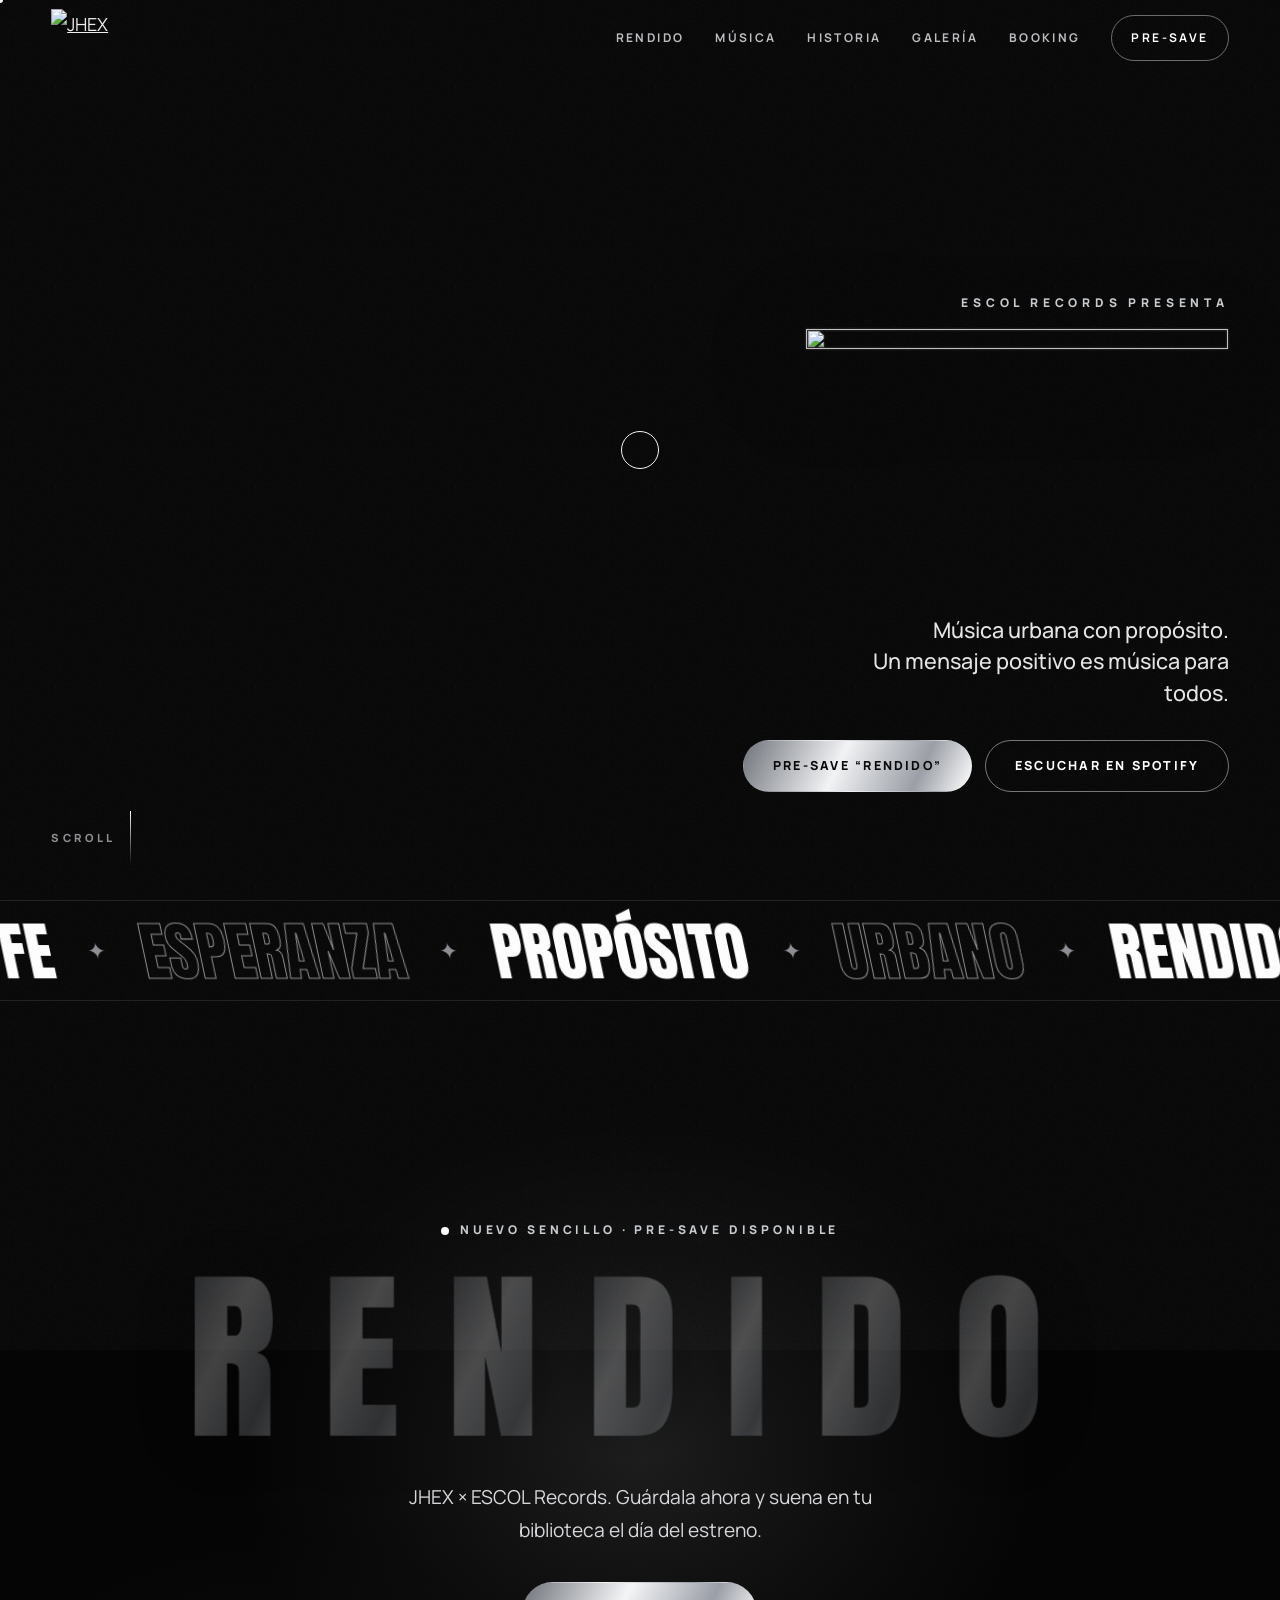
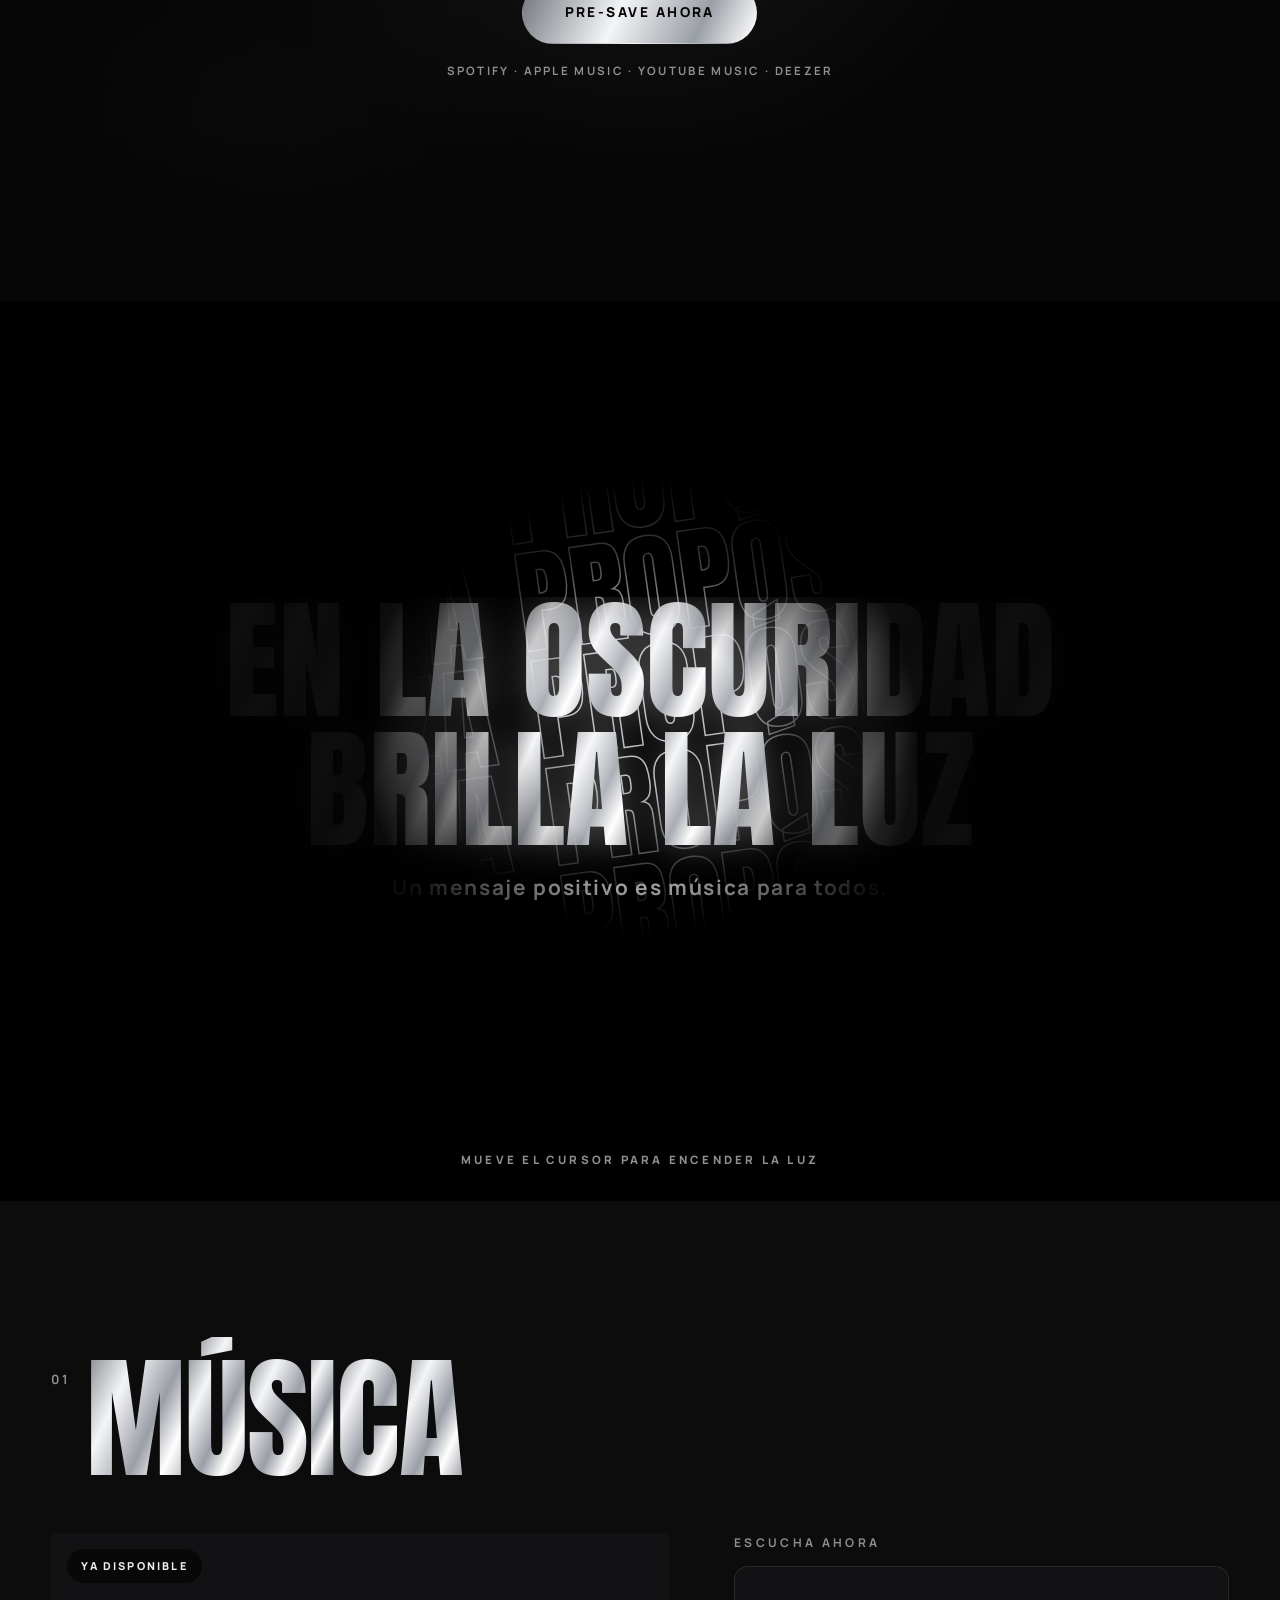
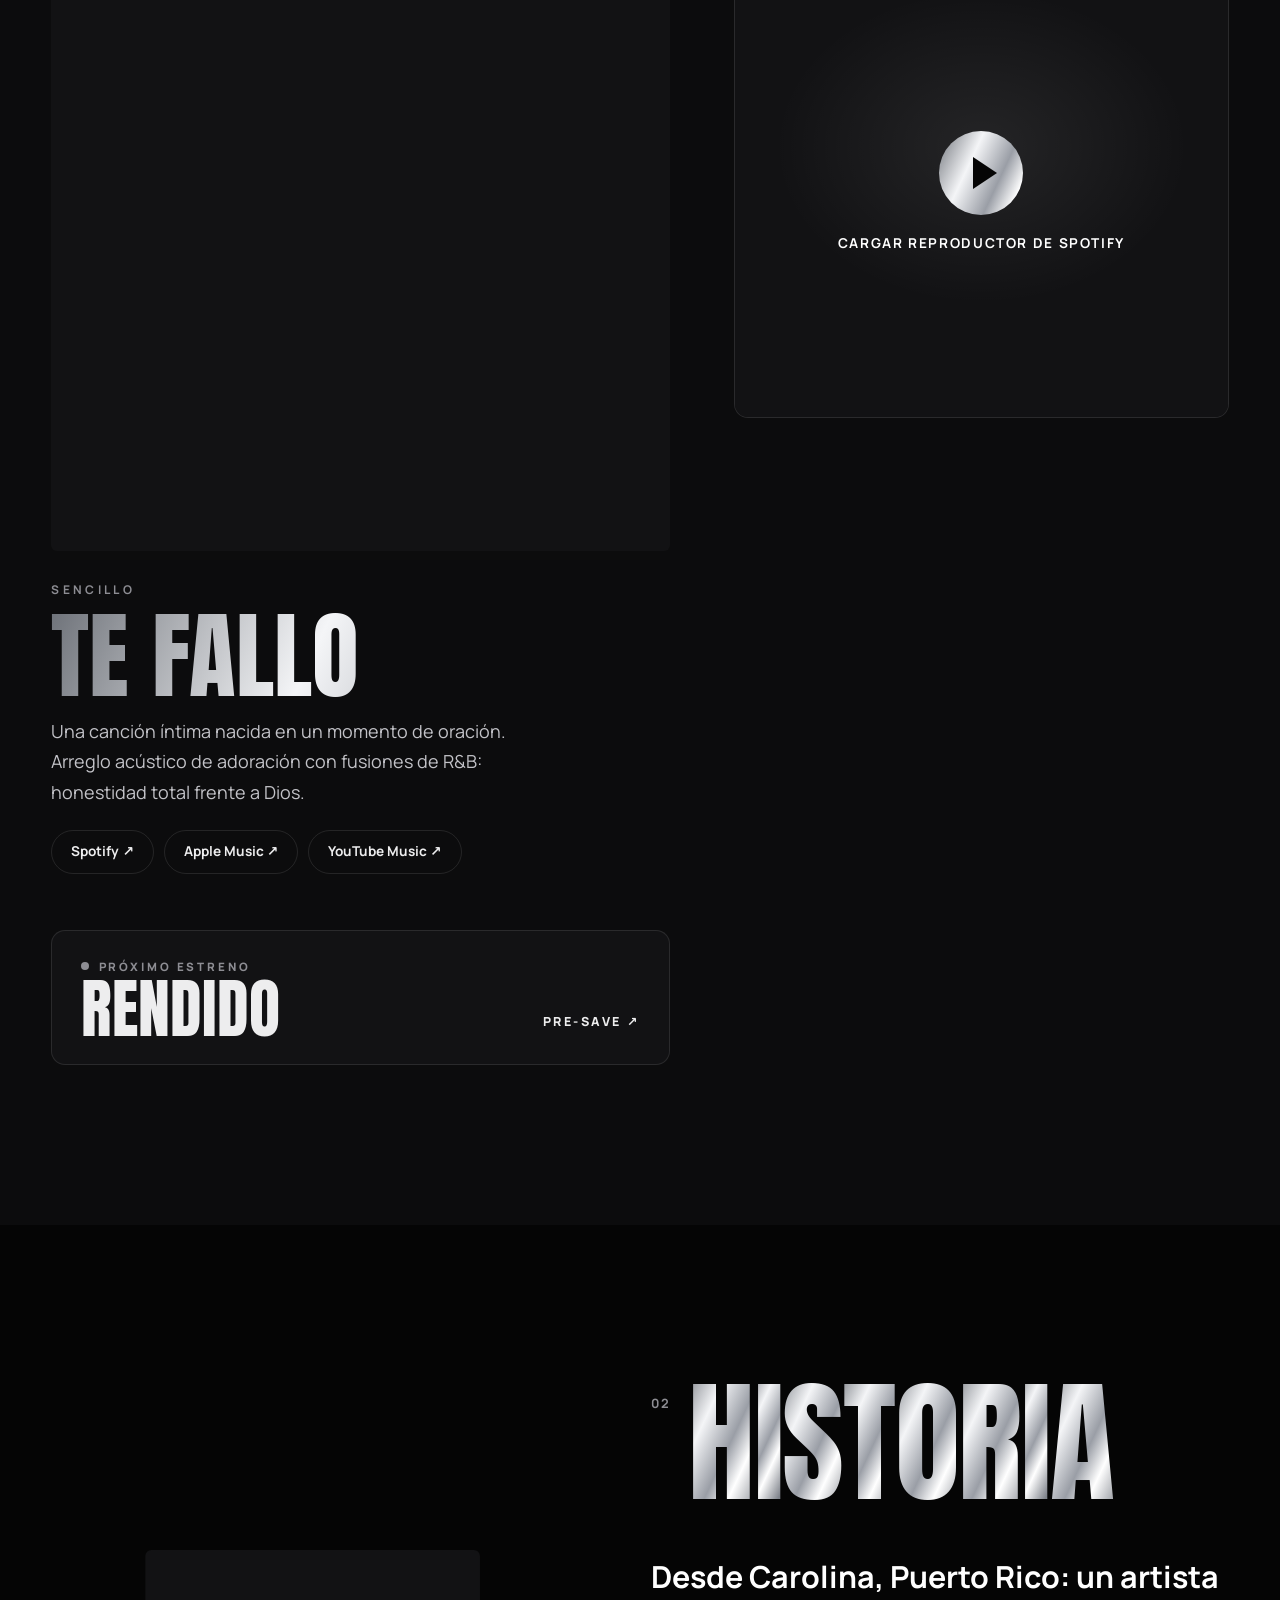
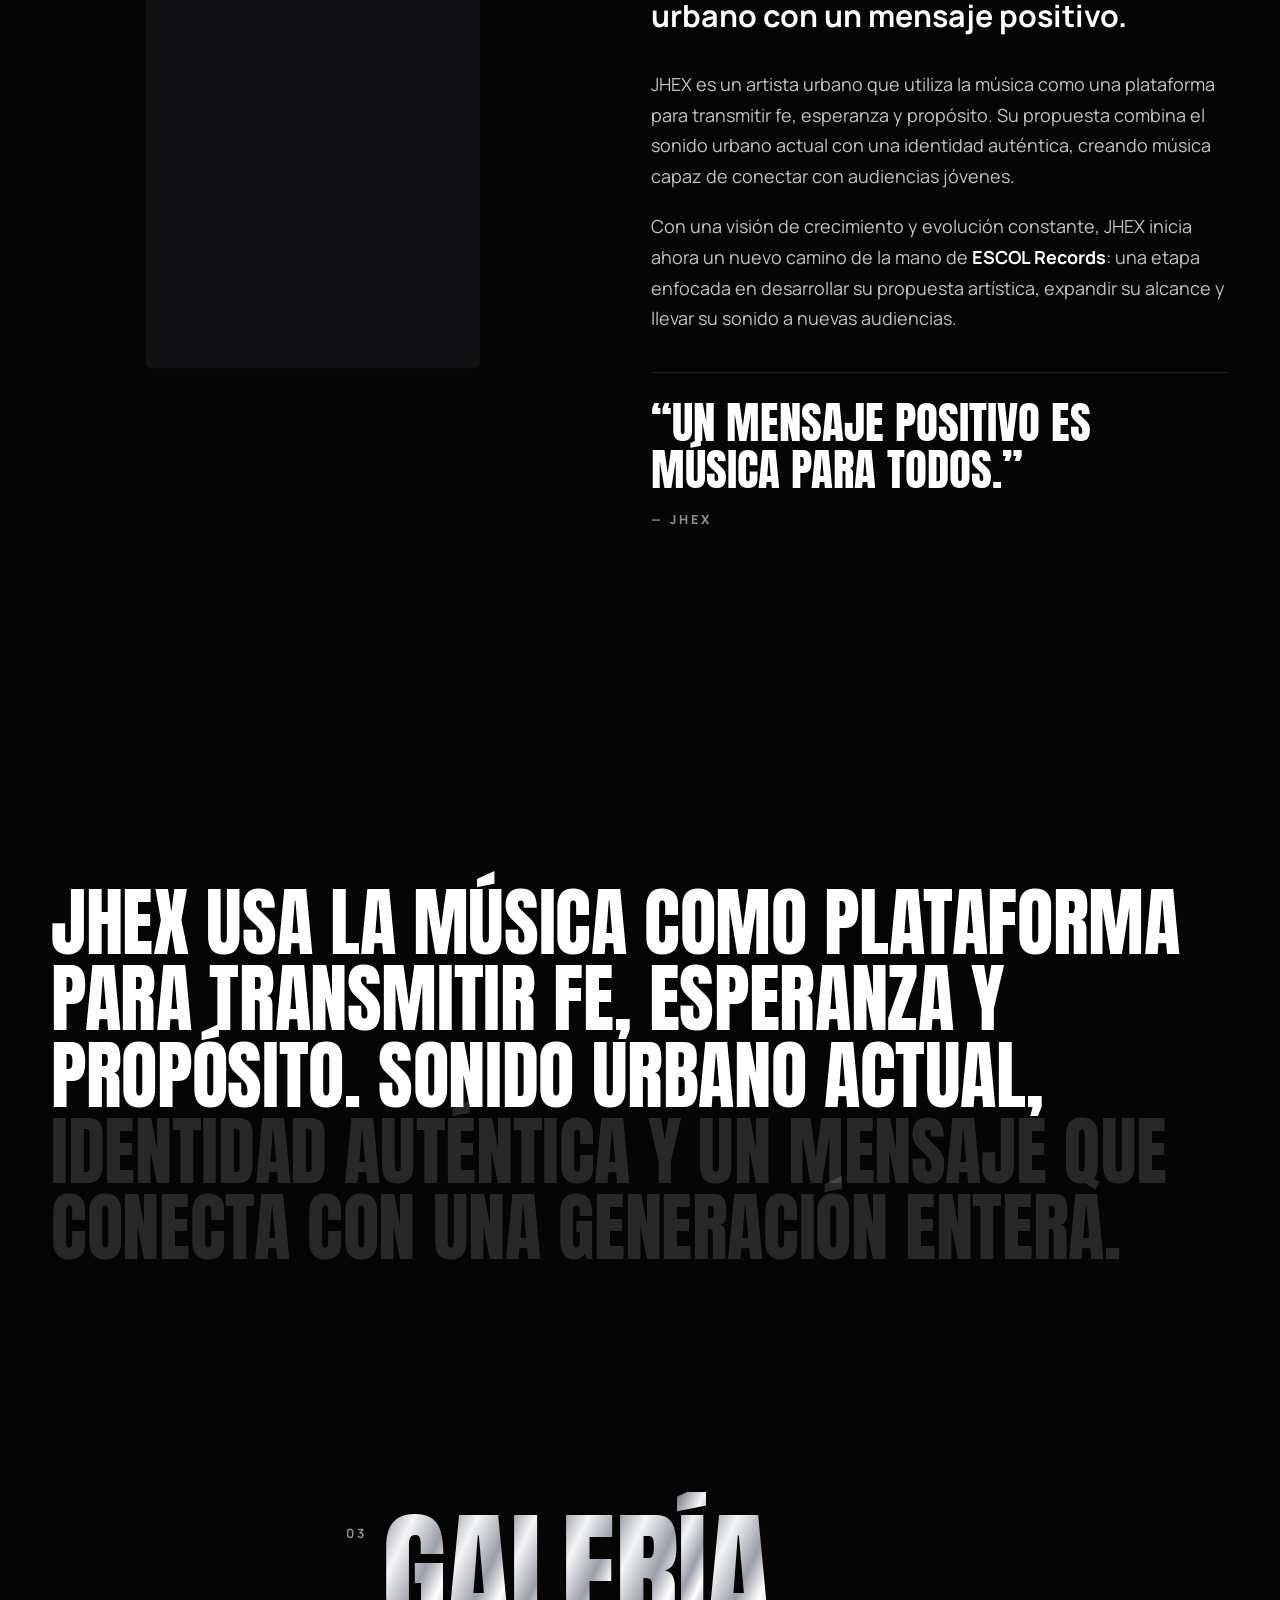
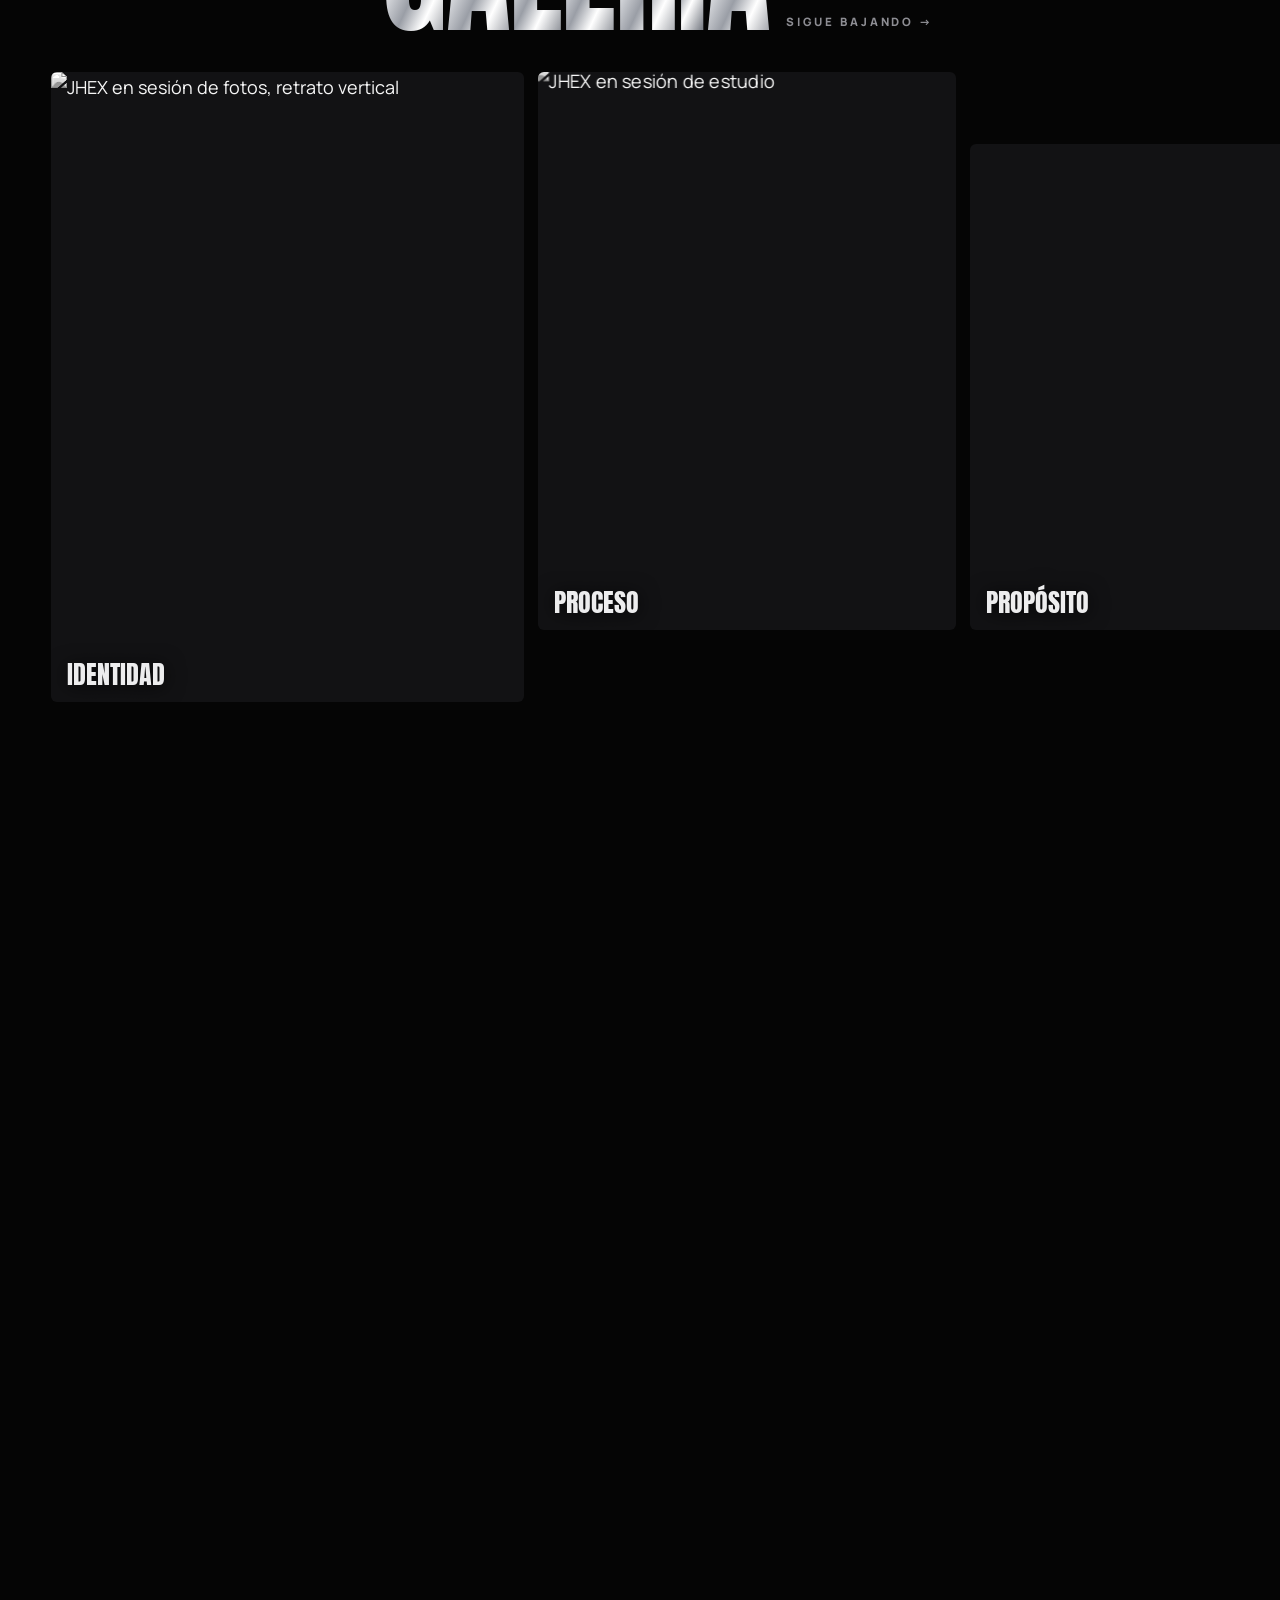
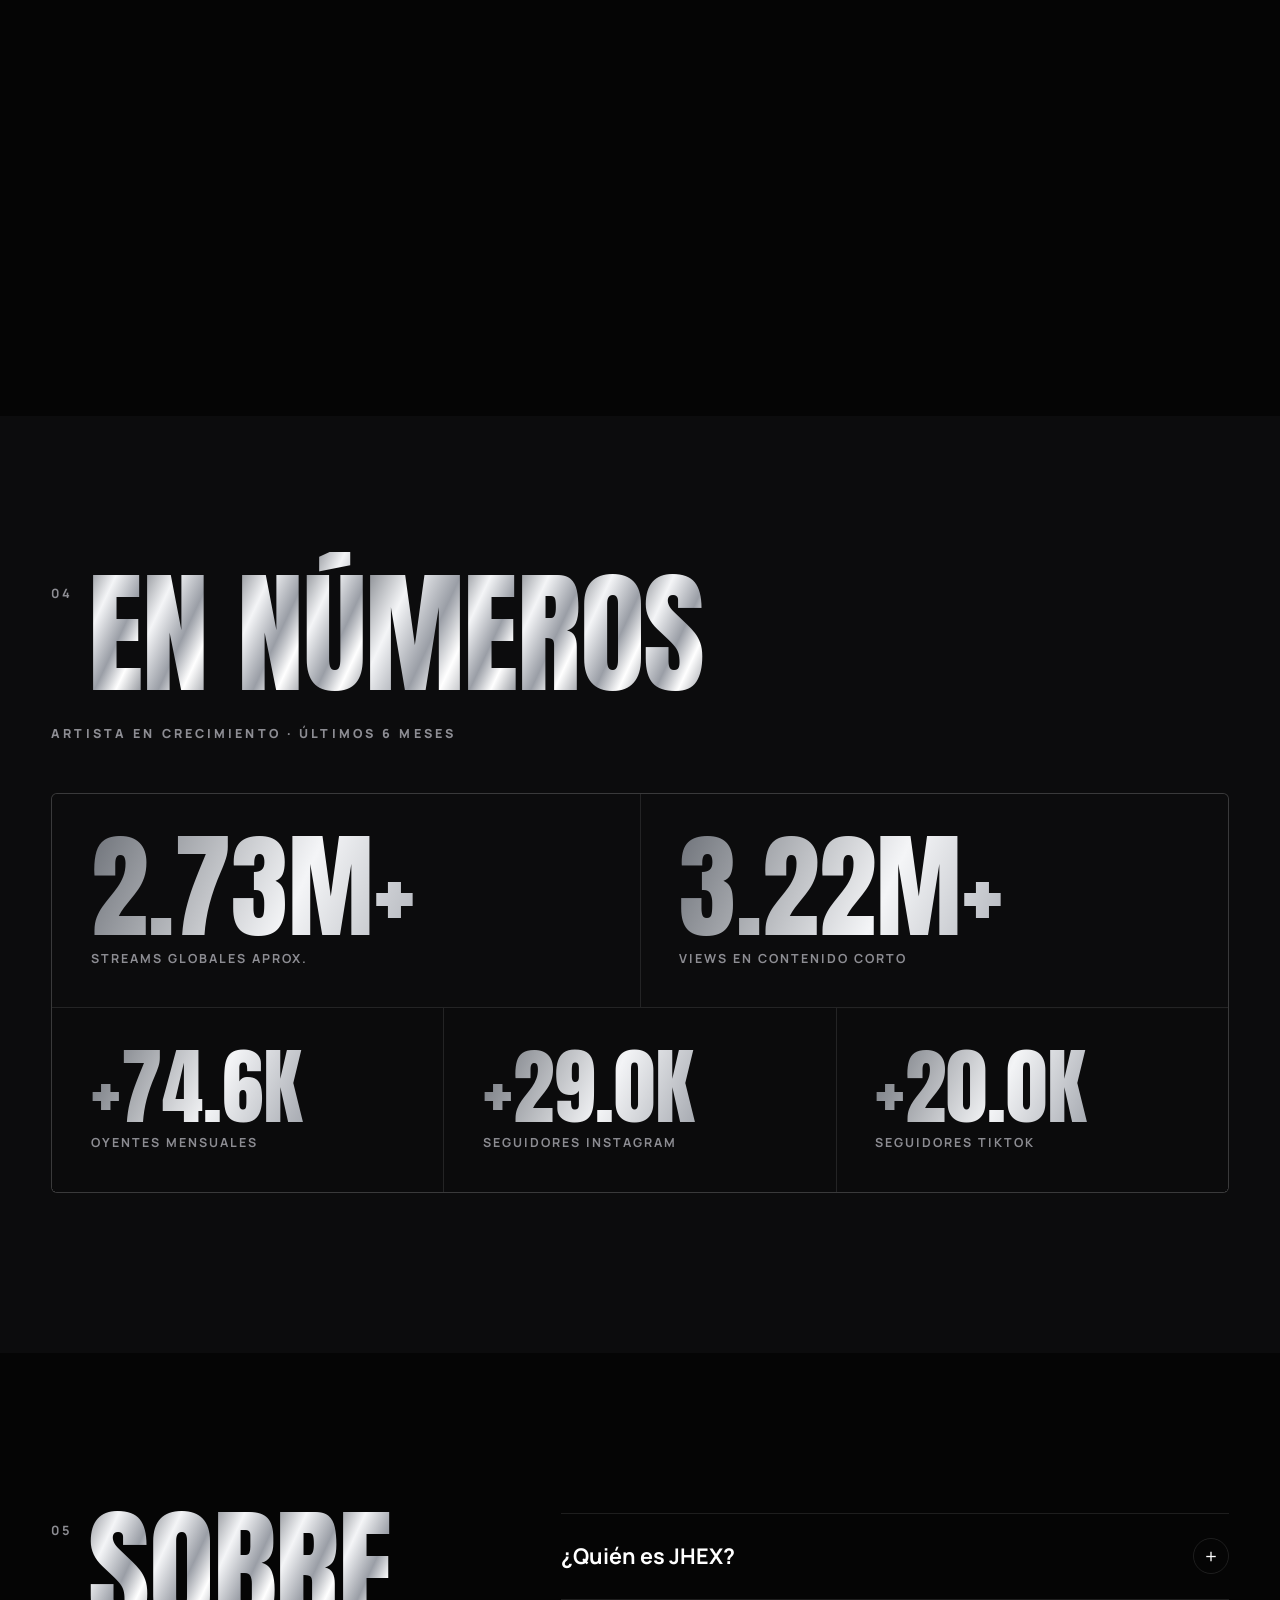
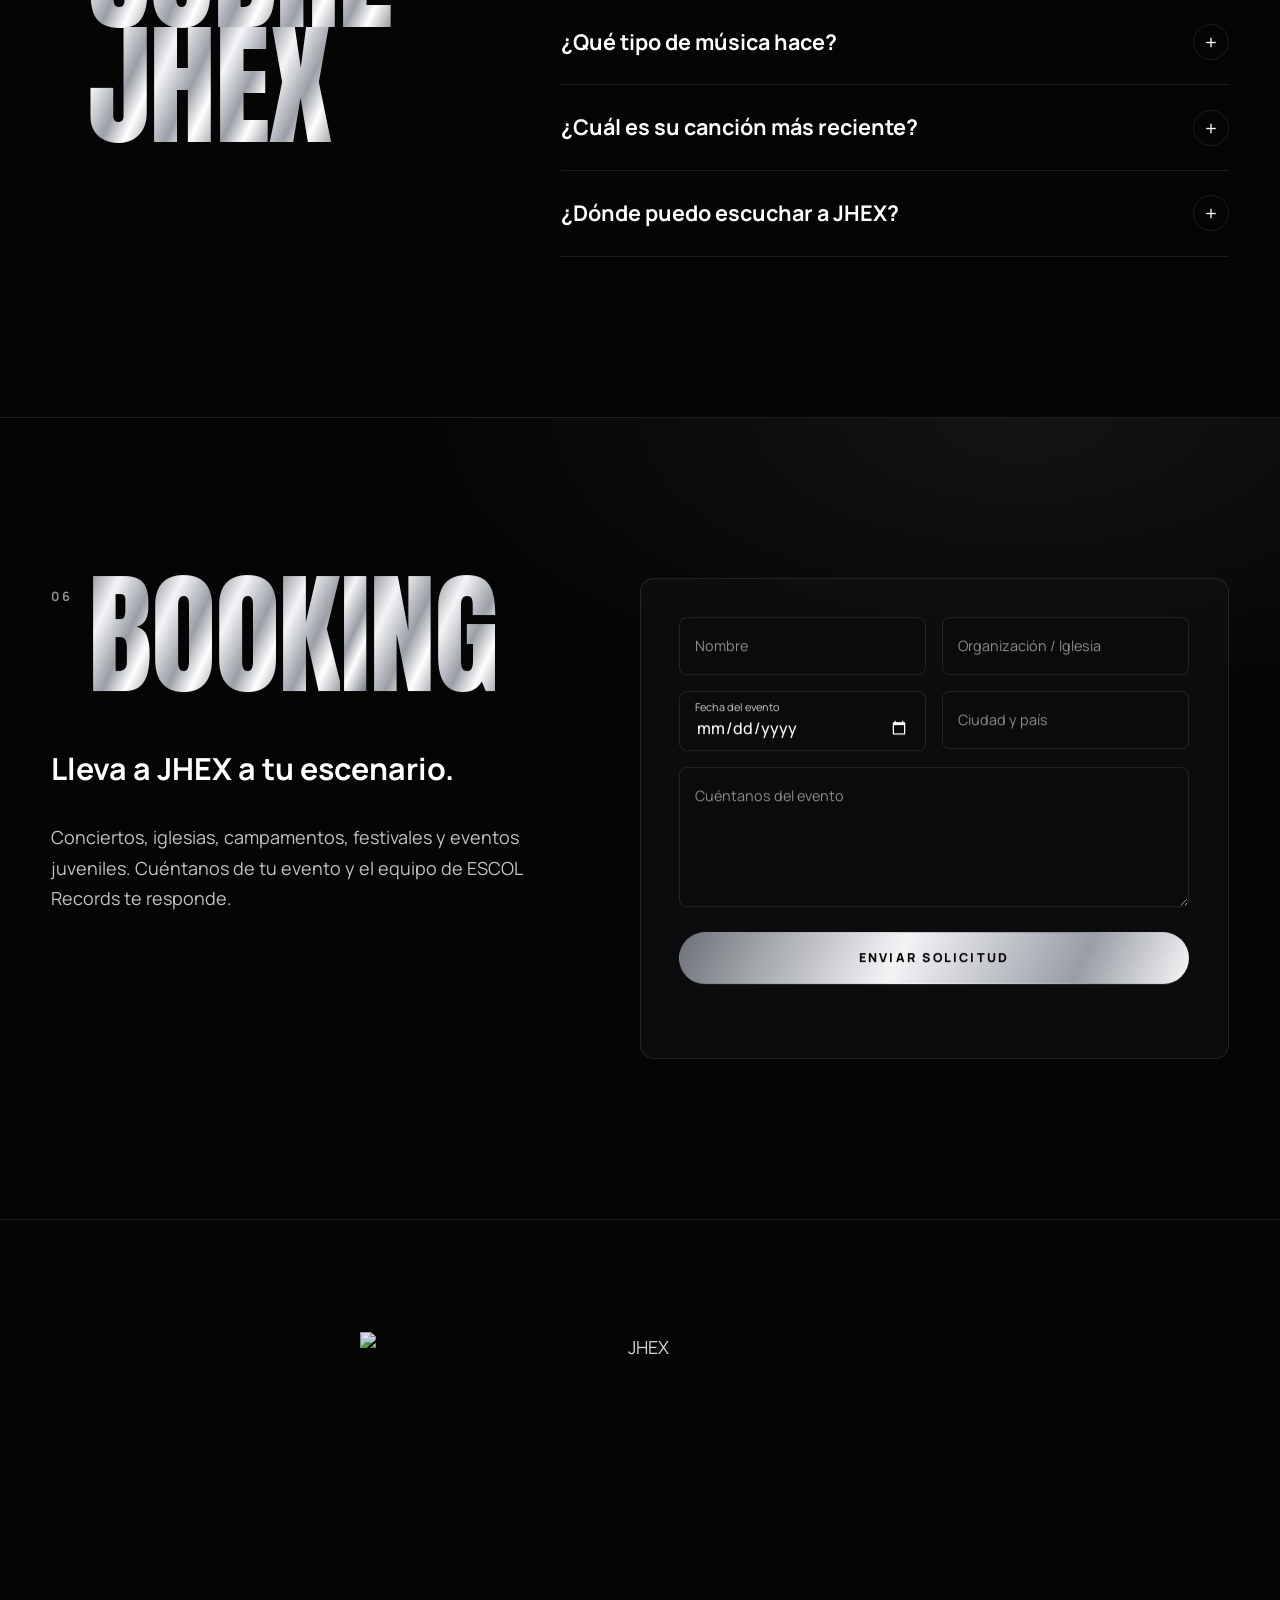
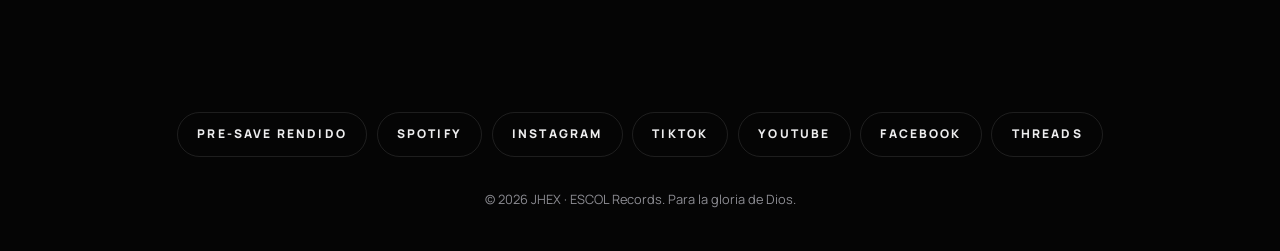
==== commit 3006ab7f: "Diseño adaptado a cualquier tamaño de pantalla - Monitores grandes (Full HD, 2K, 4K, ultrawide): tod" ====
--- a/index.html
+++ b/index.html
@@ -43,7 +43,7 @@
   <link rel="preconnect" href="https://fonts.gstatic.com" crossorigin>
   <link rel="preload" as="image" href="https://res.cloudinary.com/dawxjcvf/image/upload/e_trim/f_auto,q_auto,w_900/ChatGPT_Image_Oct_6_2026_03_35_01_PM-1.png" fetchpriority="high">
   <link href="https://fonts.googleapis.com/css2?family=Anton&family=Manrope:wght@400;500;700;800&display=swap" rel="stylesheet">
-  <link rel="stylesheet" href="styles.css?v=202610071604">
+  <link rel="stylesheet" href="styles.css?v=202610071629">
   <script>document.documentElement.classList.replace('no-js', 'js');</script>
 
   <!-- Datos estructurados (SEO + motores de IA) -->
@@ -474,7 +474,7 @@
   <script src="js/vendor/gsap.min.js" defer></script>
   <script src="js/vendor/ScrollTrigger.min.js" defer></script>
   <script src="js/vendor/lenis.min.js" defer></script>
-  <script src="script.js?v=202610071604" defer></script>
-  <script src="js/interactive.js?v=202610071604" defer></script>
+  <script src="script.js?v=202610071629" defer></script>
+  <script src="js/interactive.js?v=202610071629" defer></script>
 </body>
 </html>
--- a/styles.css
+++ b/styles.css
@@ -15,11 +15,15 @@
   --body: "Manrope", system-ui, -apple-system, "Segoe UI", sans-serif;
   --ease: cubic-bezier(.16, 1, .3, 1);
   --gutter: clamp(16px, 4vw, 56px);
-  --max: 1320px;
+  --max: 82.5rem;
 }
 
 *, *::before, *::after { box-sizing: border-box; }
 html { -webkit-text-size-adjust: 100%; }
+/* Pantallas grandes: todo crece en proporción para no verse perdido (todo el diseño usa rem) */
+@media (min-width: 1800px) { html { font-size: 112.5%; } }
+@media (min-width: 2300px) { html { font-size: 131.25%; } }
+@media (min-width: 3000px) { html { font-size: 150%; } }
 html.lenis, html.lenis body { height: auto; }
 .lenis.lenis-smooth { scroll-behavior: auto !important; }
 .lenis.lenis-stopped { overflow: hidden; }
@@ -91,7 +95,7 @@
   position: fixed; inset: 0; z-index: 150; display: grid; place-content: center; justify-items: center; gap: 2rem;
   background: var(--bg);
 }
-.loader__logo { width: min(60vw, 420px); filter: drop-shadow(0 0 30px rgba(255, 255, 255, .15)); opacity: 0; transform: scale(.92); animation: loaderIn 1s var(--ease) .1s forwards; }
+.loader__logo { width: min(60vw, 26.25rem); filter: drop-shadow(0 0 30px rgba(255, 255, 255, .15)); opacity: 0; transform: scale(.92); animation: loaderIn 1s var(--ease) .1s forwards; }
 .loader__bar { width: min(50vw, 240px); height: 1px; background: var(--line); overflow: hidden; }
 .loader__bar span { display: block; height: 100%; width: 100%; background: #fff; transform: scaleX(0); transform-origin: left; animation: loaderBar 1.2s var(--ease) forwards; }
 @keyframes loaderIn { to { opacity: 1; transform: none; } }
@@ -127,8 +131,8 @@
 .nav { position: fixed; inset: 0 0 auto; z-index: 100; transition: transform .5s var(--ease), background-color .4s; }
 .nav.is-scrolled { background: rgba(5, 5, 5, .72); backdrop-filter: blur(14px) saturate(140%); -webkit-backdrop-filter: blur(14px) saturate(140%); border-bottom: 1px solid var(--line); }
 .nav.is-hidden { transform: translateY(-100%); }
-.nav__inner { display: flex; align-items: center; justify-content: space-between; gap: 1rem; height: 76px; padding: 0 var(--gutter); max-width: 1600px; margin: 0 auto; }
-.nav__brand img { width: 92px; height: auto; }
+.nav__inner { display: flex; align-items: center; justify-content: space-between; gap: 1rem; height: 76px; padding: 0 var(--gutter); max-width: 100rem; margin: 0 auto; }
+.nav__brand img { width: 5.75rem; height: auto; }
 .nav__menu { display: flex; align-items: center; gap: clamp(1rem, 2.4vw, 2.4rem); }
 .nav__menu a { position: relative; font-size: .75rem; font-weight: 700; letter-spacing: .2em; text-transform: uppercase; text-decoration: none; color: #bdbdc2; transition: color .3s; }
 .nav__menu a:not(.nav__cta)::after { content: ""; position: absolute; left: 0; right: 0; bottom: -6px; height: 1px; background: #fff; transform: scaleX(0); transform-origin: right; transition: transform .4s var(--ease); }
@@ -171,7 +175,7 @@
     linear-gradient(180deg, rgba(5, 5, 5, .55) 0%, rgba(5, 5, 5, 0) 22%);
 }
 .hero__content {
-  position: relative; z-index: 2; width: 100%; max-width: 1600px; margin: 0 auto;
+  position: relative; z-index: 2; width: 100%; max-width: 100rem; margin: 0 auto;
   padding: 120px var(--gutter) clamp(6rem, 12vh, 9rem);
   display: grid; justify-items: end; text-align: right;
 }
@@ -191,7 +195,7 @@
 @keyframes sweep { 0% { background-position: 0 0, 120% 0; } 45%, 100% { background-position: 0 0, -20% 0; } }
 .hero__logo-wrap.is-active .hero__shine { animation: none; background-position: 0 0, 200% 0; }
 .hero__logo { width: min(46vw, 760px); filter: drop-shadow(0 20px 50px rgba(0, 0, 0, .7)) drop-shadow(0 0 1px rgba(255, 255, 255, .3)); will-change: transform; }
-@media (min-width: 1024px) { .hero__logo { width: min(33vw, 540px); } }
+@media (min-width: 1024px) { .hero__logo { width: min(33vw, 34rem); } }
 .hero__tag { margin: 1.4rem 0 2rem; font-size: clamp(1.05rem, .9rem + .6vw, 1.35rem); line-height: 1.45; font-weight: 500; color: #e6e6e8; max-width: 30ch; }
 .hero__actions { display: flex; flex-wrap: wrap; gap: .8rem; justify-content: flex-end; }
 .hero__scroll { position: absolute; z-index: 2; left: var(--gutter); bottom: 2.2rem; display: flex; align-items: center; gap: .9rem; text-decoration: none; font-size: .7rem; font-weight: 800; letter-spacing: .3em; text-transform: uppercase; color: var(--muted); }
@@ -222,7 +226,7 @@
 .drop__bg { position: absolute; inset: 0; z-index: -1; }
 .drop__bg { background: radial-gradient(45% 55% at 50% 50%, rgba(201, 204, 209, .16), transparent 70%), radial-gradient(30% 30% at 20% 80%, rgba(255, 255, 255, .05), transparent 70%), var(--bg); }
 .drop::after { content: ""; position: absolute; inset: 0; z-index: -1; background: radial-gradient(70% 70% at 50% 50%, rgba(5, 5, 5, .2), rgba(5, 5, 5, .9)), linear-gradient(180deg, var(--bg), transparent 20%, transparent 80%, var(--bg)); }
-.drop__inner { width: 100%; max-width: 1600px; margin: 0 auto; padding: 7rem var(--gutter); text-align: center; display: grid; grid-template-columns: minmax(0, 1fr); justify-items: center; }
+.drop__inner { width: 100%; max-width: 100rem; margin: 0 auto; padding: 7rem var(--gutter); text-align: center; display: grid; grid-template-columns: minmax(0, 1fr); justify-items: center; }
 .drop__kicker { display: inline-flex; align-items: center; gap: .7rem; margin: 0 0 1.2rem; font-size: .75rem; font-weight: 800; letter-spacing: .32em; text-transform: uppercase; color: var(--silver); }
 .drop__kicker i { width: 8px; height: 8px; border-radius: 50%; background: #fff; animation: pulse 1.8s infinite; }
 .drop__title {
@@ -236,7 +240,7 @@
 .btn--lg { min-height: 62px; padding: 0 2.6rem; font-size: .85rem; }
 
 /* ---------- Manifiesto ---------- */
-.manifesto { padding: clamp(6rem, 16vw, 12rem) var(--gutter); max-width: 1400px; margin: 0 auto; }
+.manifesto { padding: clamp(6rem, 16vw, 12rem) var(--gutter); max-width: 87.5rem; margin: 0 auto; }
 .manifesto__text { margin: 0; font: 400 clamp(2.1rem, 1rem + 4.6vw, 5.4rem)/1.02 var(--display); text-transform: uppercase; letter-spacing: -.005em; color: #fff; }
 .manifesto__text .w { display: inline-block; opacity: .14; transition: opacity .2s; }
 
@@ -311,8 +315,8 @@
 .gallery__hint { display: none; margin: 0 0 0 auto; align-self: flex-end; font-size: .72rem; font-weight: 800; letter-spacing: .25em; text-transform: uppercase; color: var(--muted); }
 .gallery__track { display: flex; gap: 14px; padding: 0 var(--gutter); overflow-x: auto; scroll-snap-type: x mandatory; scrollbar-width: none; -webkit-overflow-scrolling: touch; }
 .gallery__track::-webkit-scrollbar { display: none; }
-.shot { position: relative; flex: 0 0 78vw; max-width: 420px; aspect-ratio: 3 / 4; margin: 0; overflow: hidden; border-radius: 6px; background: var(--surface); scroll-snap-align: center; }
-.shot--wide { flex-basis: 92vw; max-width: 640px; aspect-ratio: 4 / 3; align-self: center; }
+.shot { position: relative; flex: 0 0 78vw; max-width: 26.25rem; aspect-ratio: 3 / 4; margin: 0; overflow: hidden; border-radius: 6px; background: var(--surface); scroll-snap-align: center; }
+.shot--wide { flex-basis: 92vw; max-width: 40rem; aspect-ratio: 4 / 3; align-self: center; }
 .shot img { width: 100%; height: 100%; object-fit: cover; filter: grayscale(1) contrast(1.08); transition: filter .8s var(--ease), transform 1.2s var(--ease); }
 .shot:hover img { filter: none; transform: scale(1.04); }
 .shot figcaption { z-index: 2; position: absolute; left: 1rem; bottom: .9rem; font: 400 1.6rem/1 var(--display); text-transform: uppercase; text-shadow: 0 2px 20px rgba(0, 0, 0, .8); }
@@ -380,7 +384,7 @@
 /* ---------- Footer ---------- */
 .footer { padding: clamp(4rem, 10vw, 7rem) 0 2.5rem; border-top: 1px solid var(--line); overflow: hidden; }
 .footer__inner { display: grid; gap: 2rem; justify-items: center; text-align: center; }
-.footer__logo { width: min(80vw, 560px); opacity: .9; }
+.footer__logo { width: min(80vw, 35rem); opacity: .9; }
 .footer__social { display: flex; flex-wrap: wrap; justify-content: center; gap: .6rem; }
 .footer__social a { padding: .7rem 1.2rem; border: 1px solid var(--line); border-radius: 999px; font-size: .75rem; font-weight: 800; letter-spacing: .18em; text-transform: uppercase; text-decoration: none; transition: background-color .3s, color .3s; }
 .footer__social a:hover { background: #fff; color: #000; }
@@ -459,10 +463,10 @@
 .secret { position: fixed; inset: 0; z-index: 160; display: grid; place-items: center; padding: 24px var(--gutter); background: rgba(0, 0, 0, .94); backdrop-filter: blur(10px); -webkit-backdrop-filter: blur(10px); }
 .secret[hidden] { display: none; }
 .secret__sparks { position: absolute; inset: 0; width: 100%; height: 100%; pointer-events: none; }
-.secret__box { position: relative; display: grid; justify-items: center; gap: 1rem; text-align: center; max-width: 560px; animation: secretIn 1s var(--ease) both; }
+.secret__box { position: relative; display: grid; justify-items: center; gap: 1rem; text-align: center; max-width: 35rem; animation: secretIn 1s var(--ease) both; }
 @keyframes secretIn { from { opacity: 0; transform: scale(.85); filter: blur(12px); } to { opacity: 1; transform: none; filter: none; } }
 .secret__kicker { margin: 0; font-size: .75rem; font-weight: 800; letter-spacing: .35em; text-transform: uppercase; color: var(--silver); }
-.secret__logo { width: min(70vw, 380px); filter: drop-shadow(0 0 40px rgba(255, 255, 255, .35)); }
+.secret__logo { width: min(70vw, 23.75rem); filter: drop-shadow(0 0 40px rgba(255, 255, 255, .35)); }
 .secret__title { margin: 0; font: 400 clamp(3.4rem, 2rem + 8vw, 7rem)/.9 var(--display); text-transform: uppercase; background: var(--chrome); background-size: 200% 100%; -webkit-background-clip: text; background-clip: text; color: transparent; animation: shine 4s linear infinite; }
 .secret__msg { margin: 0; color: #d8d8dc; }
 .secret__actions { display: flex; flex-wrap: wrap; justify-content: center; gap: .8rem; margin-top: .6rem; }
@@ -479,3 +483,23 @@
   .shot.is-glitch img, .shot.is-glitch::before, .shot.is-glitch::after { animation: none; }
   .manifesto__text .w { opacity: 1; }
 }
+
+/* Celular acostado y pantallas muy bajitas: el inicio cabe completo */
+@media (max-height: 540px) and (orientation: landscape) {
+  .hero__content { padding-top: 76px; padding-bottom: 1.6rem; }
+  .hero__logo { width: min(34vw, 62vh); }
+  .hero__kicker { margin-bottom: .4rem; }
+  .hero__tag { margin: .6rem 0 1rem; font-size: 1rem; }
+  .hero__actions .btn { min-height: 44px; flex: 0 1 auto; }
+  .hero__scroll { display: none; }
+  .drop__inner { padding-block: 4.5rem 3rem; }
+  .drop__title { font-size: min(18vw, 34vh); }
+  .dark__title { font-size: min(9vw, 18vh); }
+  .float-cta { min-height: 42px; }
+}
+
+/* Celulares bajitos (iPhone SE, Android pequeños) */
+@media (max-width: 767px) and (max-height: 700px) {
+  .hero__content { padding-top: 88px; padding-bottom: 2.5rem; }
+  .hero__tag { margin: 1rem 0 1.4rem; }
+}
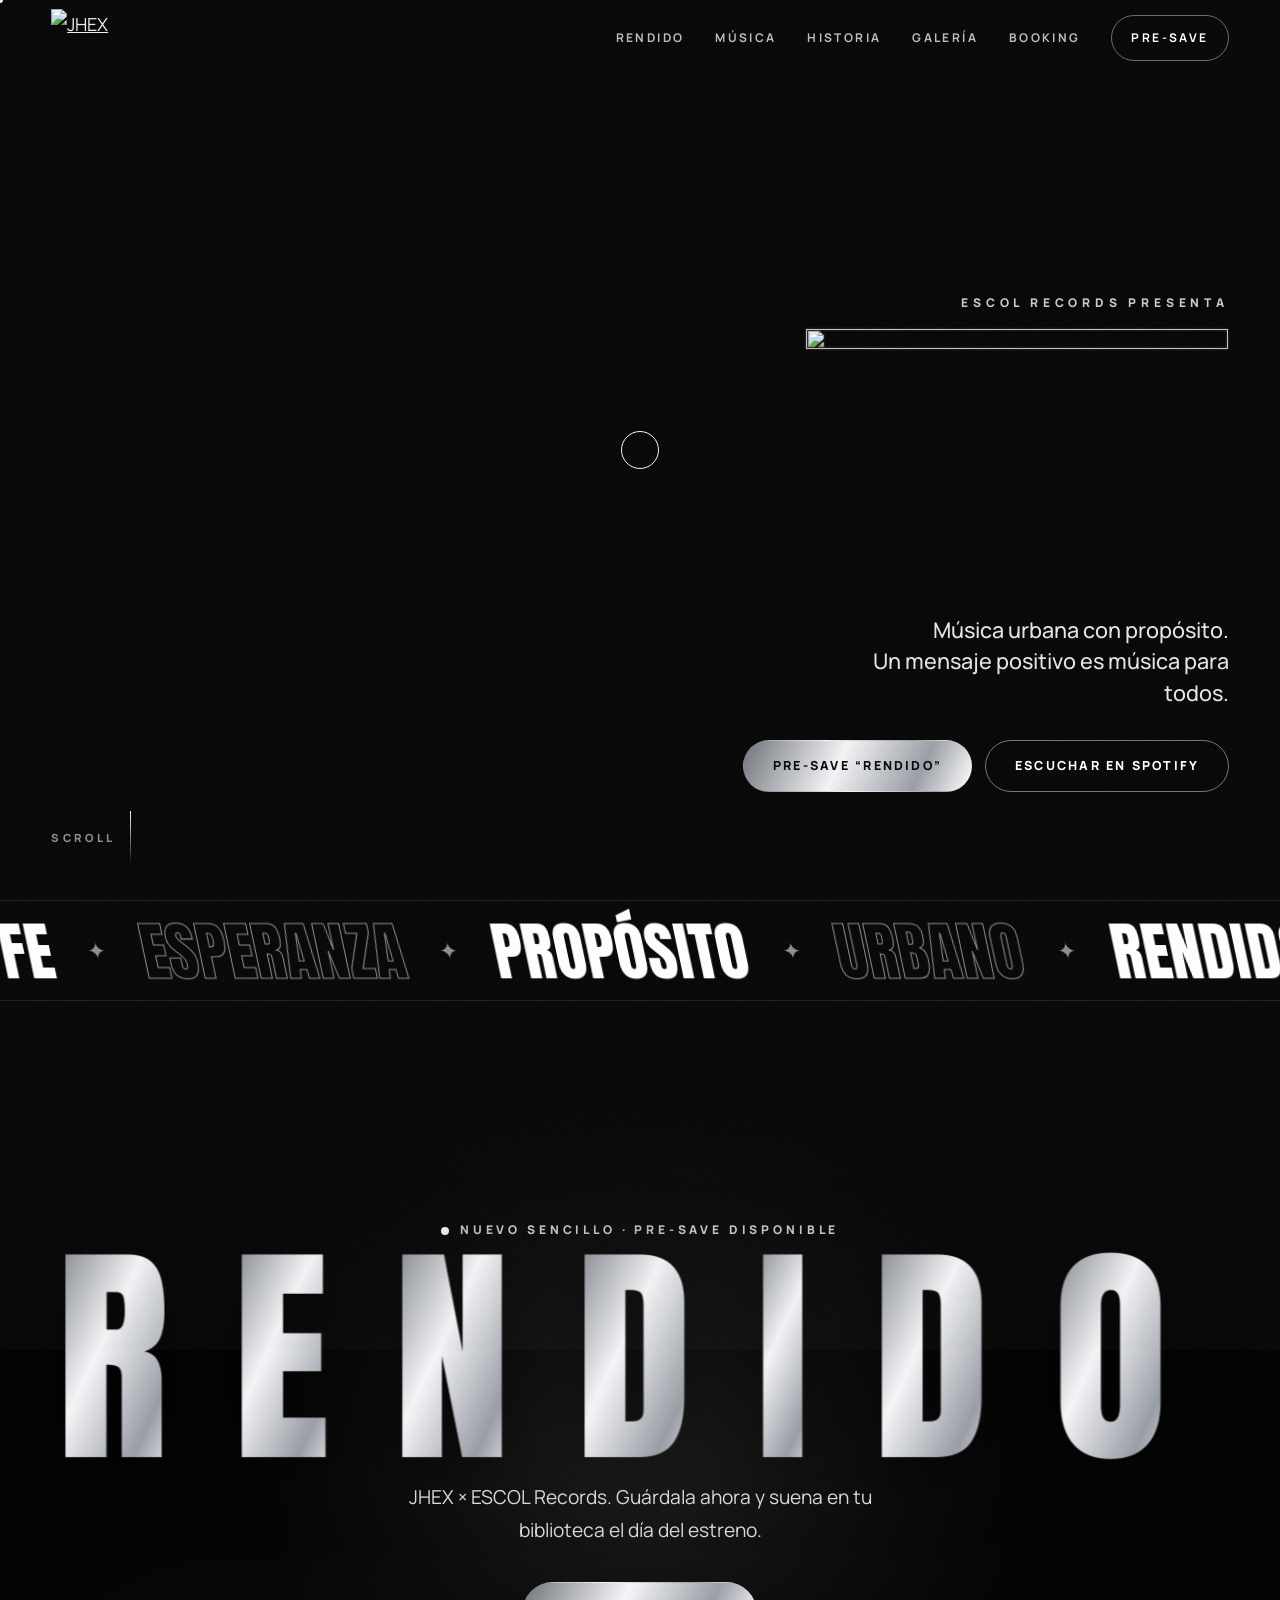
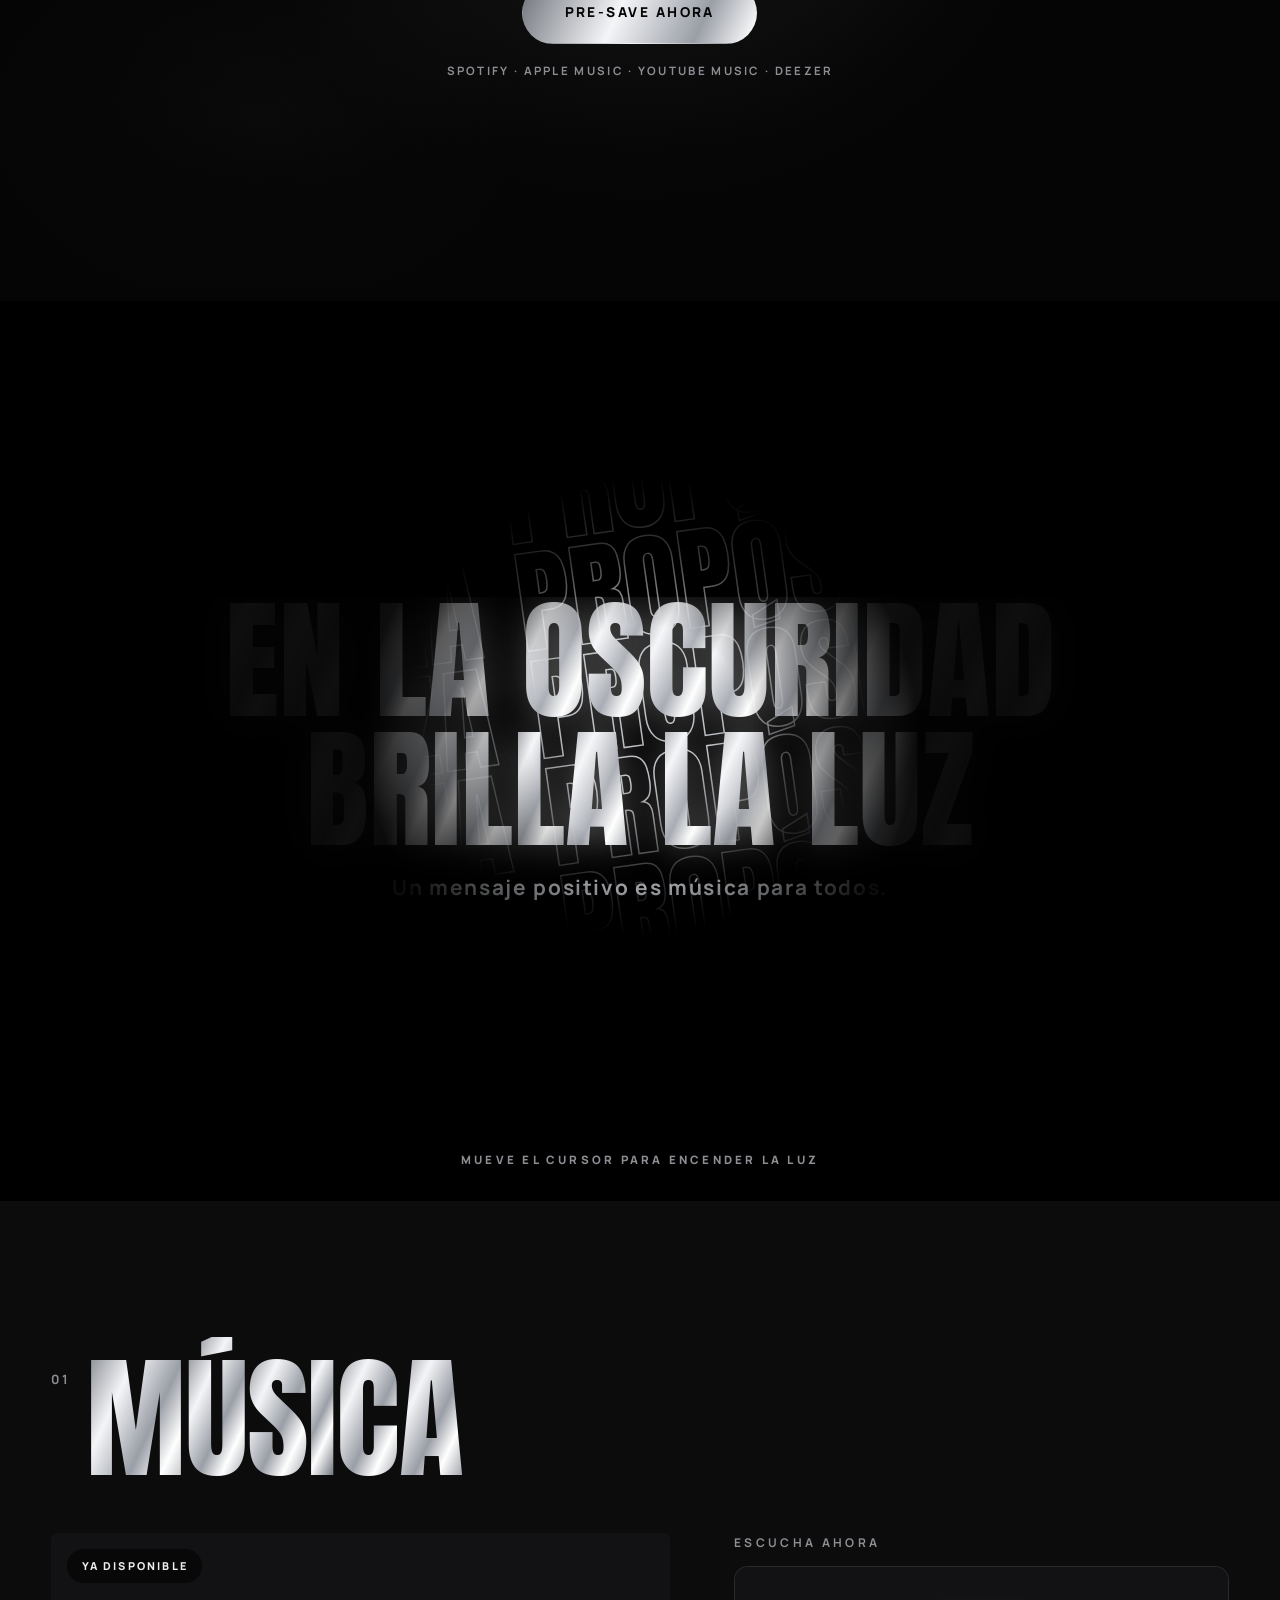
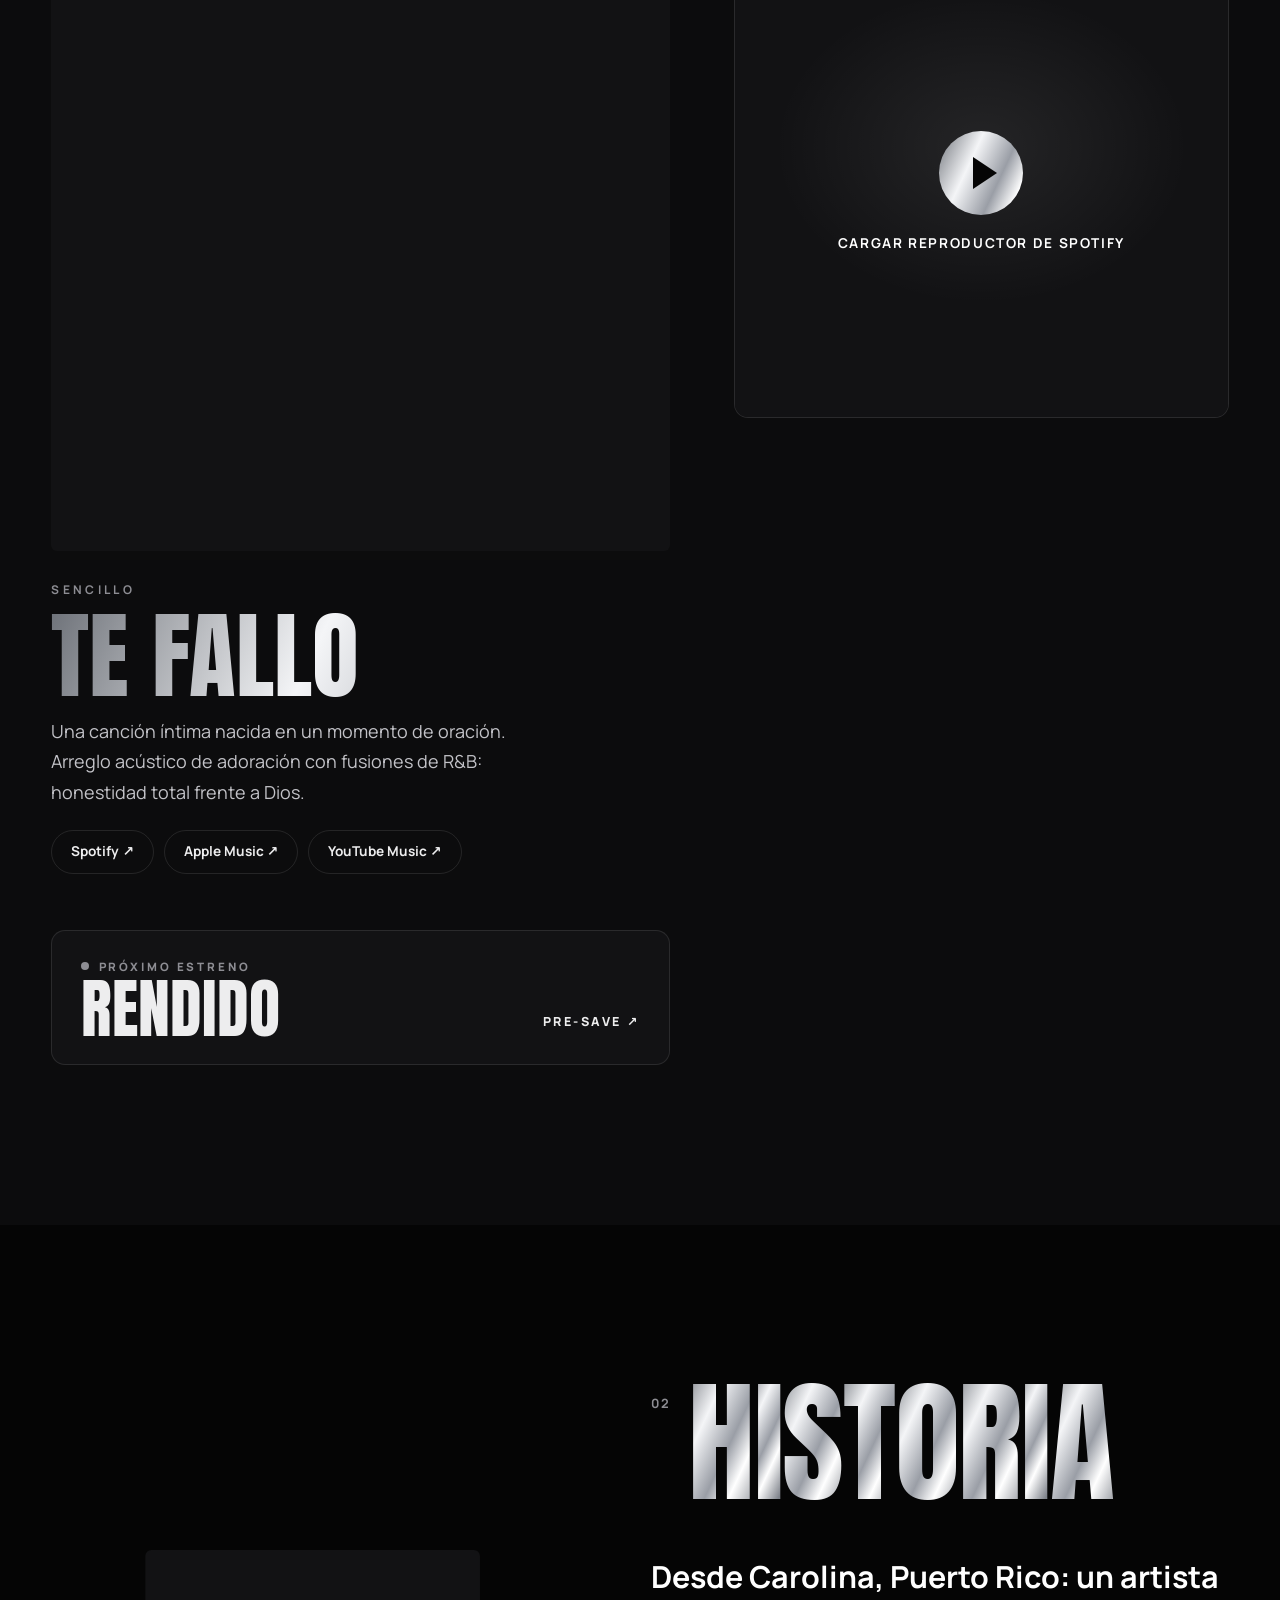
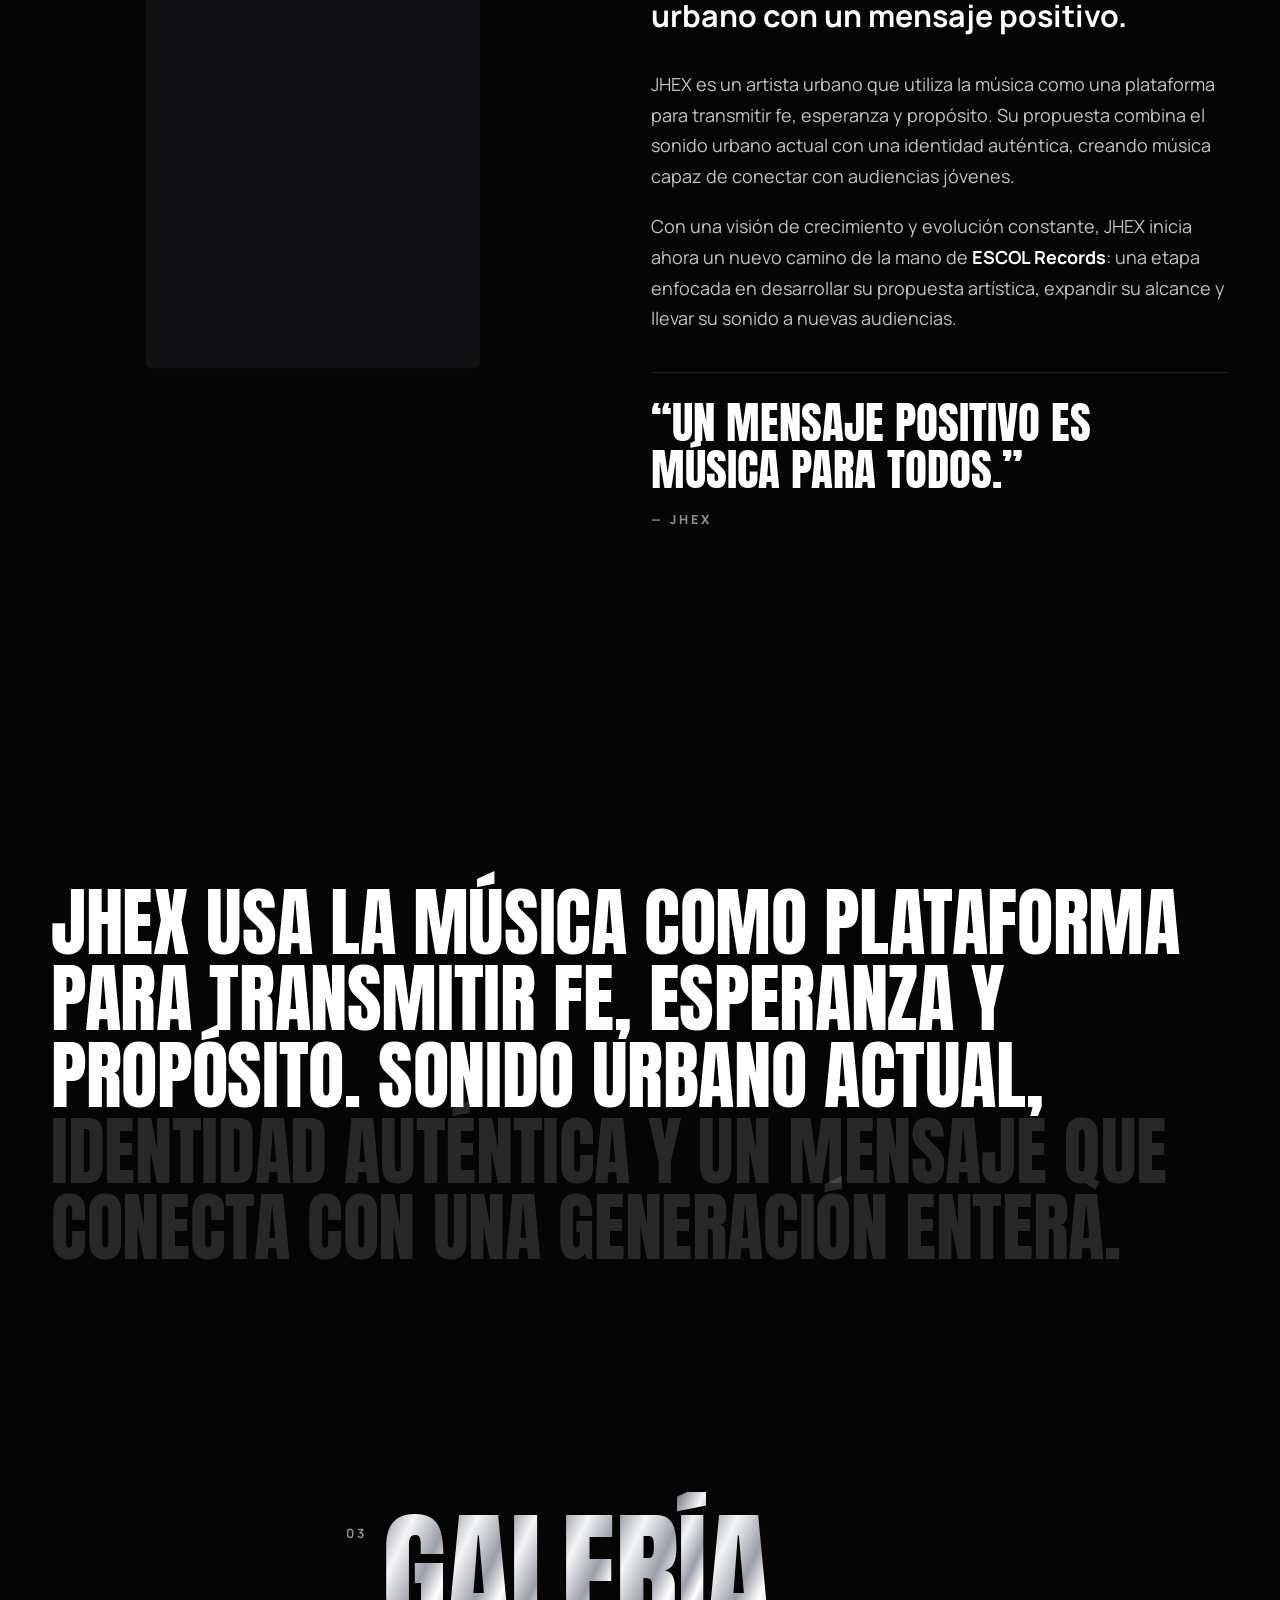
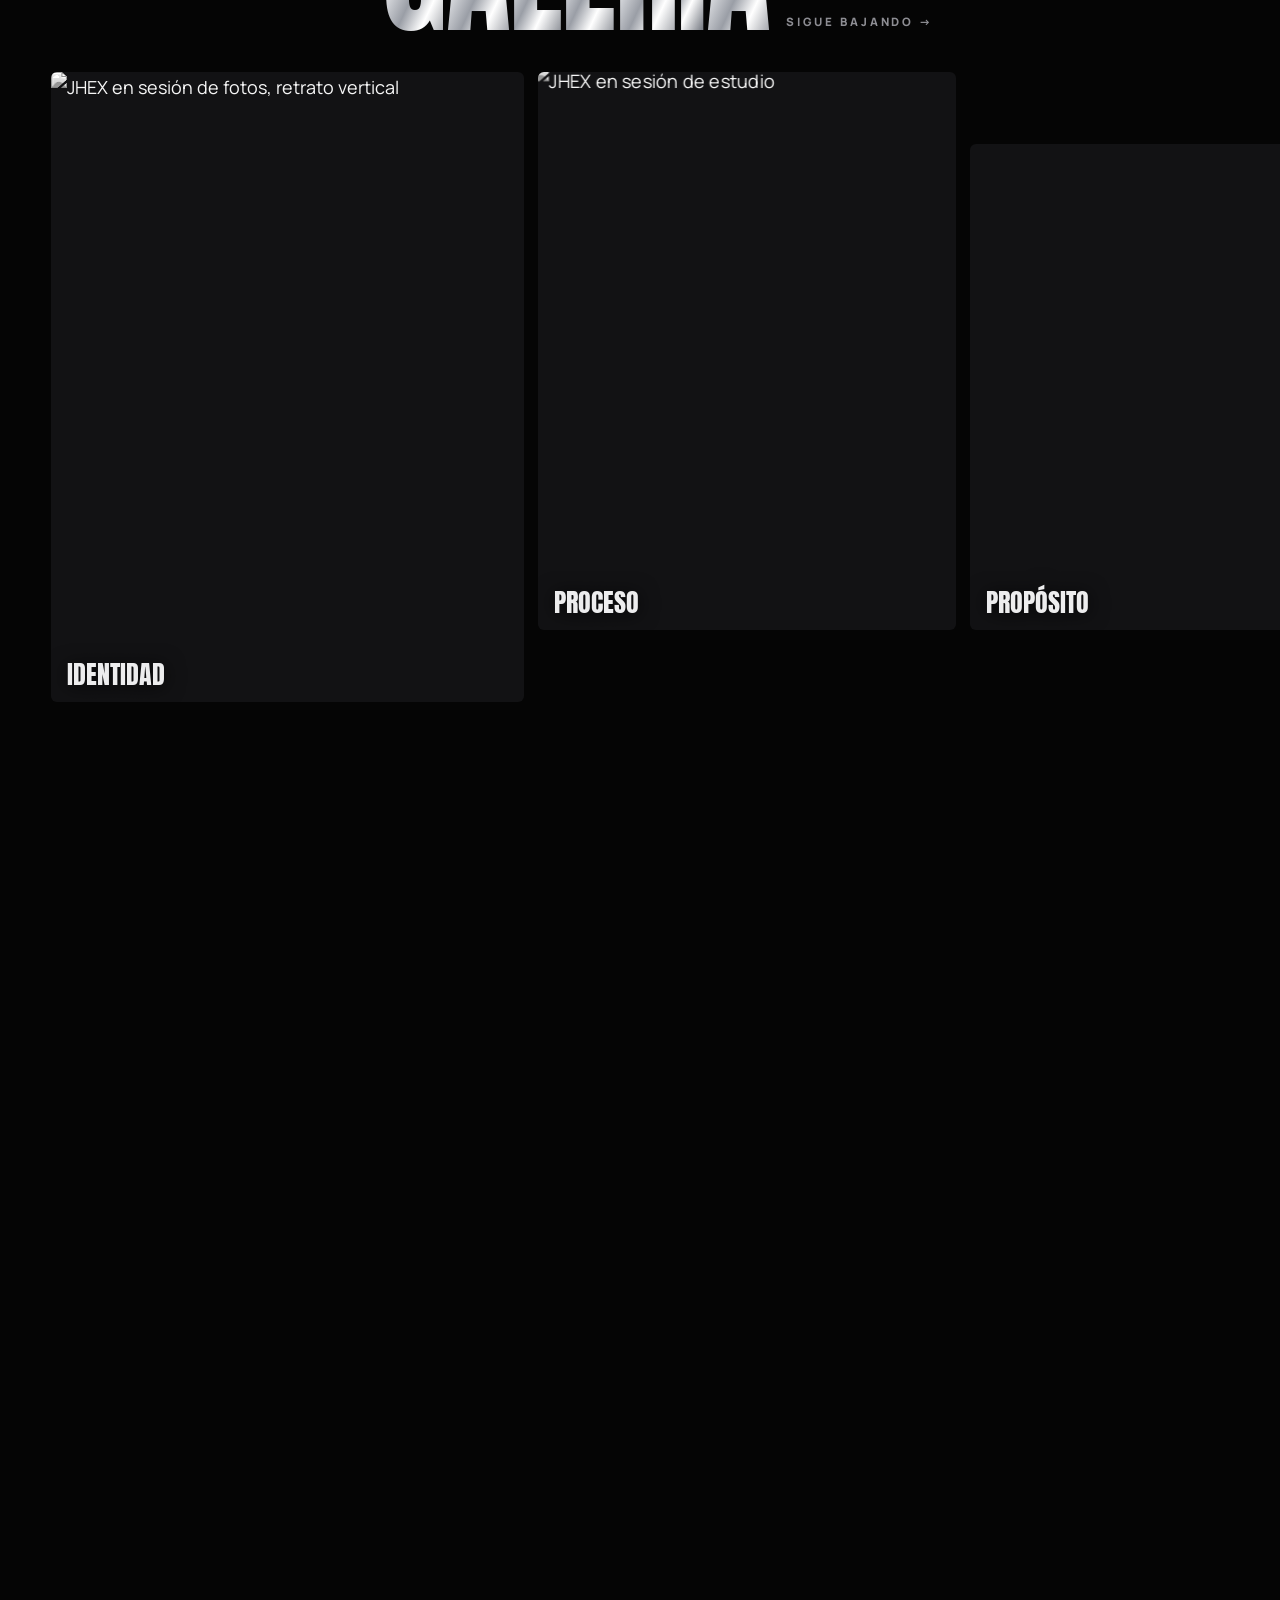
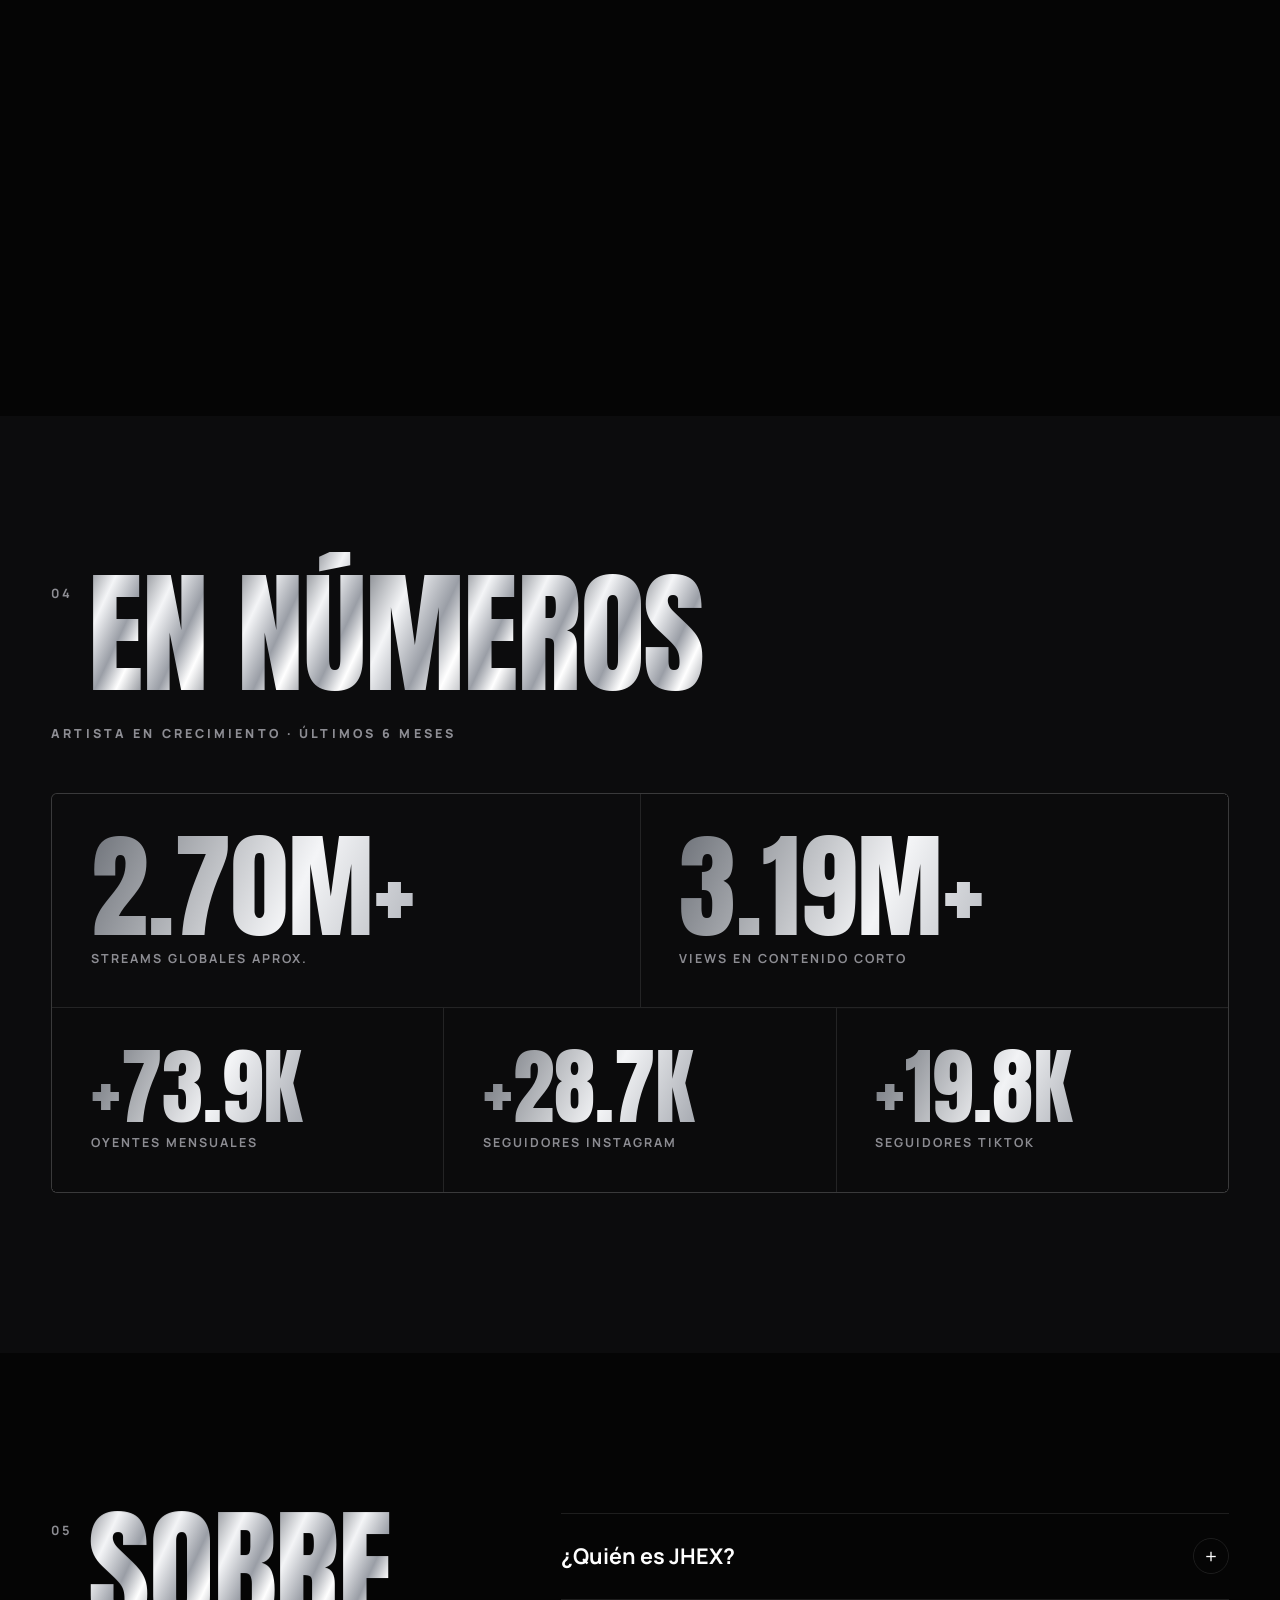
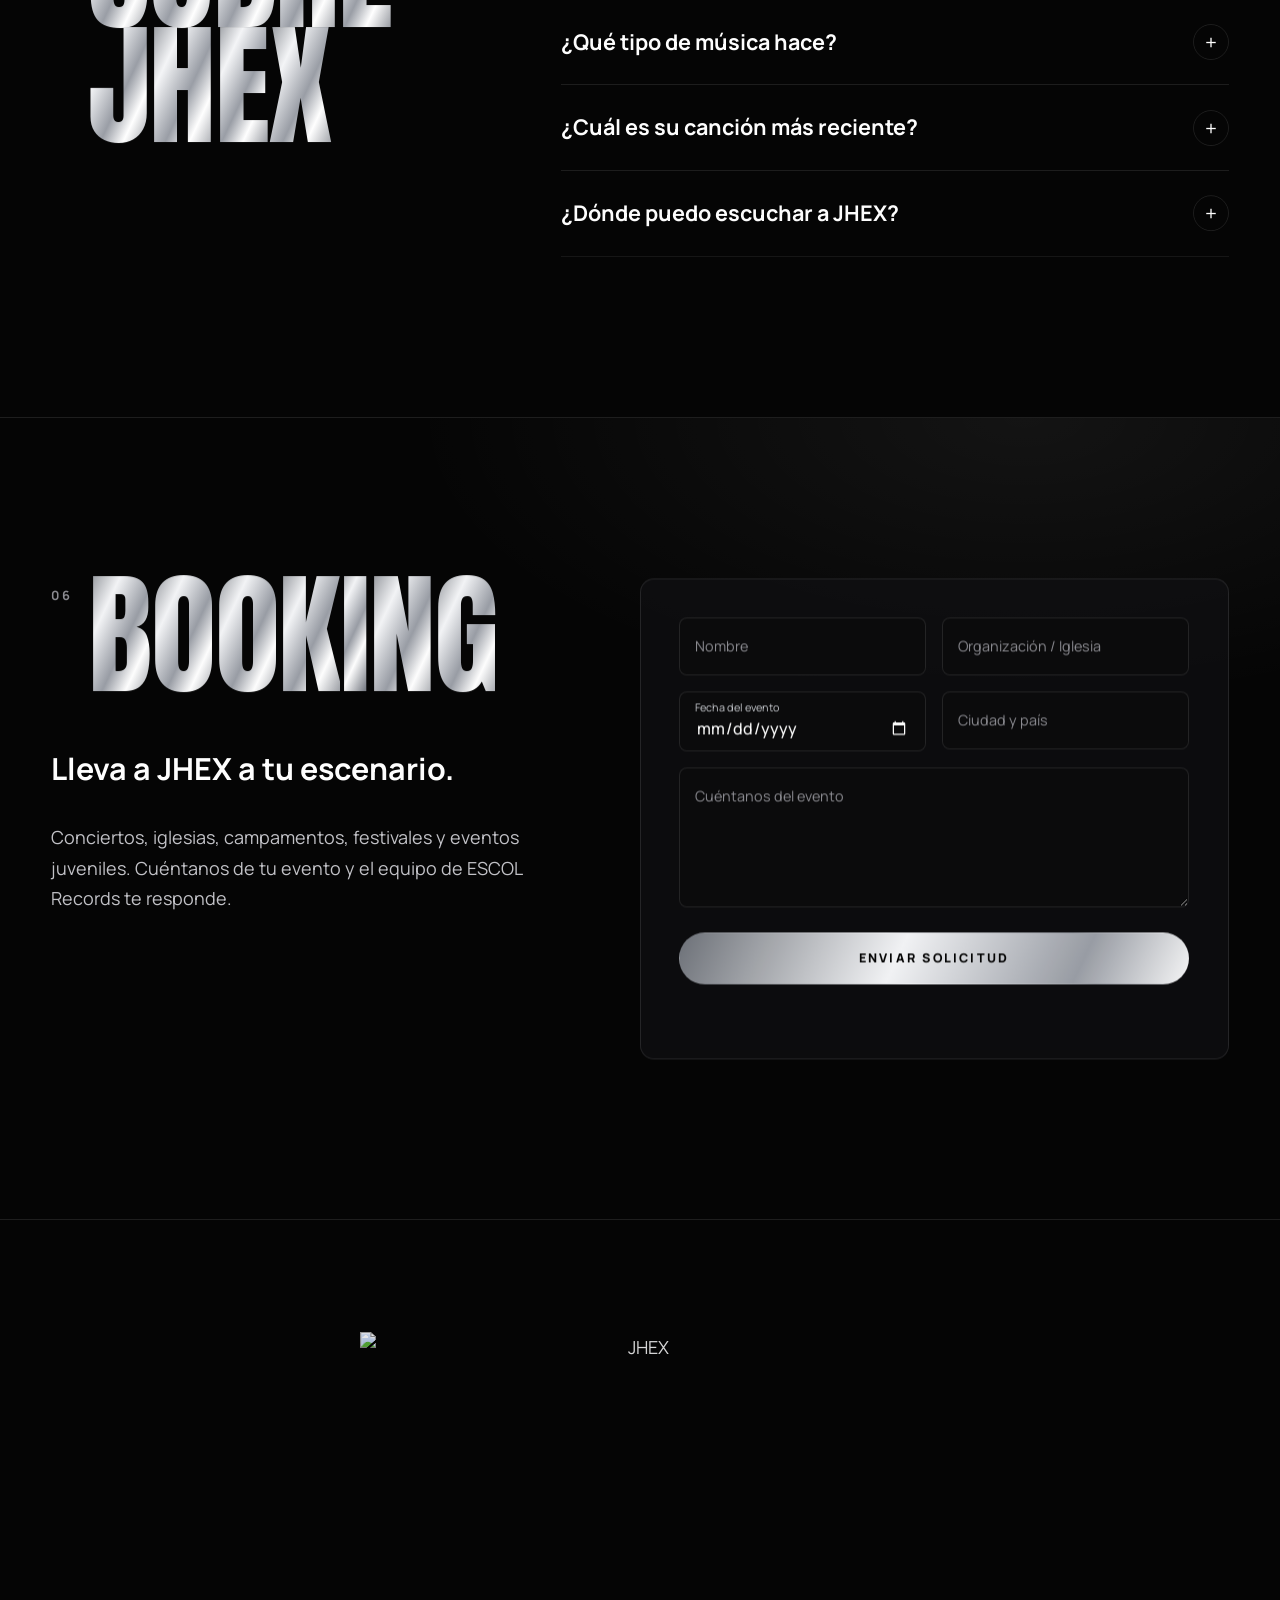
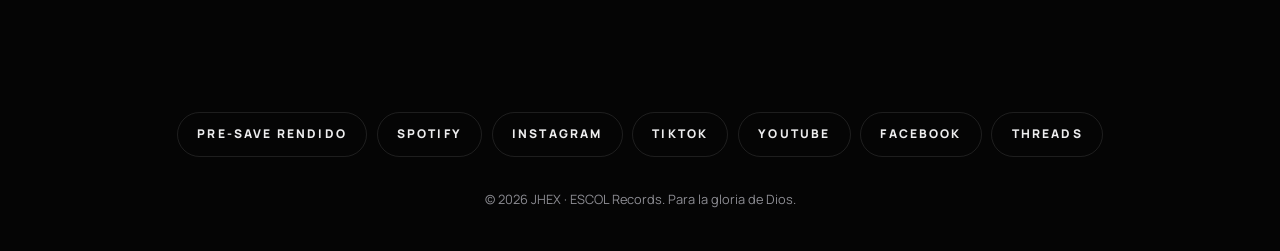
==== commit 1bafea23: "Versión de celular simplificada y más rápida - Sin pantalla de carga en celular: el contenido aparec" ====
--- a/index.html
+++ b/index.html
@@ -43,7 +43,7 @@
   <link rel="preconnect" href="https://fonts.gstatic.com" crossorigin>
   <link rel="preload" as="image" href="https://res.cloudinary.com/dawxjcvf/image/upload/e_trim/f_auto,q_auto,w_900/ChatGPT_Image_Oct_6_2026_03_35_01_PM-1.png" fetchpriority="high">
   <link href="https://fonts.googleapis.com/css2?family=Anton&family=Manrope:wght@400;500;700;800&display=swap" rel="stylesheet">
-  <link rel="stylesheet" href="styles.css?v=202610071629">
+  <link rel="stylesheet" href="styles.css?v=202610071950">
   <script>document.documentElement.classList.replace('no-js', 'js');</script>
 
   <!-- Datos estructurados (SEO + motores de IA) -->
@@ -474,7 +474,7 @@
   <script src="js/vendor/gsap.min.js" defer></script>
   <script src="js/vendor/ScrollTrigger.min.js" defer></script>
   <script src="js/vendor/lenis.min.js" defer></script>
-  <script src="script.js?v=202610071629" defer></script>
-  <script src="js/interactive.js?v=202610071629" defer></script>
+  <script src="script.js?v=202610071950" defer></script>
+  <script src="js/interactive.js?v=202610071950" defer></script>
 </body>
 </html>
--- a/styles.css
+++ b/styles.css
@@ -64,7 +64,8 @@
 .head { display: flex; align-items: flex-start; gap: 1rem; margin-bottom: clamp(2rem, 5vw, 3.5rem); }
 .head__n { font: 700 .8rem/1 var(--body); letter-spacing: .2em; color: var(--muted); padding-top: .9em; }
 .head__t {
-  margin: 0; font: 400 clamp(3.4rem, 2rem + 8vw, 9rem)/.86 var(--display);
+  /* espacio extra arriba para que el cromo cubra también las tildes (MÚSICA, GALERÍA) */
+  padding-top: .2em; margin: -.2em 0 0; font: 400 clamp(3.4rem, 2rem + 8vw, 9rem)/.86 var(--display);
   text-transform: uppercase; letter-spacing: -.01em;
   animation: shine 8s linear infinite;
 }
@@ -503,3 +504,60 @@
   .hero__content { padding-top: 88px; padding-bottom: 2.5rem; }
   .hero__tag { margin: 1rem 0 1.4rem; }
 }
+
+/* =========================================================
+   Celular: versión simplificada, ligera y sin saturar
+   ========================================================= */
+@media (max-width: 767px) {
+  /* Sin pantalla de carga ni grano animado */
+  .js .loader, .grain { display: none; }
+
+  /* Brillo cromado fijo (sin animación continua) y sin desenfoques costosos */
+  .head__t, .btn--chrome, .release__title, .stat dd, .drop__title, .player__icon, .secret__title, [data-scatter] .ch { animation: none; background-position: 30% 0; }
+  .nav.is-scrolled { background: rgba(5, 5, 5, .94); backdrop-filter: none; -webkit-backdrop-filter: none; }
+  .btn--line, .release__badge { backdrop-filter: none; }
+  .release__badge { background: rgba(5, 5, 5, .85); }
+  .drop__title { filter: none; }
+
+  /* Menos ruido visual */
+  .head__n, .gallery__hint, .drop__platforms, .hero__kicker { display: none; }
+  .section { padding: 4.5rem 0; }
+  .head { margin-bottom: 1.8rem; }
+  .head__t { font-size: clamp(2.8rem, 13vw, 3.6rem); }
+  .ticker { padding: .7rem 0; }
+  .ticker span { font-size: 1.8rem; }
+
+  /* Secciones a pantalla completa más compactas */
+  .drop, .dark__stage { min-height: 0; }
+  .drop__inner { padding-block: 5rem 4.5rem; }
+  .dark__stage { padding-block: 6rem 7rem; }
+  .manifesto { padding-block: 4.5rem; }
+
+  /* Música: reproductor más bajo */
+  .player__frame { min-height: 380px; }
+  .player__frame iframe { height: 380px; }
+
+  /* Cifras en dos columnas compactas */
+  .stats__grid { grid-template-columns: 1fr 1fr; }
+  .stat { padding: 1.2rem; }
+  .stat--xl, .stat:last-child { grid-column: 1 / -1; }
+  .stat dd, .stat--xl dd { font-size: clamp(2.2rem, 10vw, 3rem); }
+  .stat--xl dd { font-size: clamp(2.8rem, 13vw, 3.8rem); }
+  .stat dt { font-size: .68rem; letter-spacing: .12em; }
+
+  /* Botón flotante más discreto */
+  .float-cta { min-height: 44px; padding: 0 1rem; font-size: .7rem; background: rgba(12, 12, 13, .94); backdrop-filter: none; -webkit-backdrop-filter: none; }
+
+  /* Pie más compacto */
+  .footer { padding-top: 3.5rem; }
+  .footer__logo { width: min(60vw, 16rem); }
+}
+
+@media (max-width: 767px) {
+  .drop__kicker { flex-wrap: wrap; justify-content: center; letter-spacing: .22em; text-align: center; }
+  .dark__stage { display: flex; flex-direction: column; justify-content: center; gap: 2rem; padding-block: 5rem; }
+  .dark__hint { position: static; padding: 0 var(--gutter); }
+  .dark__pattern { -webkit-text-stroke-color: rgba(201, 204, 209, .55); }
+  .dark__pattern span:nth-child(4n) { color: rgba(201, 204, 209, .3); }
+  .float-cta.is-muted { transform: translateY(140%); opacity: 0; pointer-events: none; }
+}
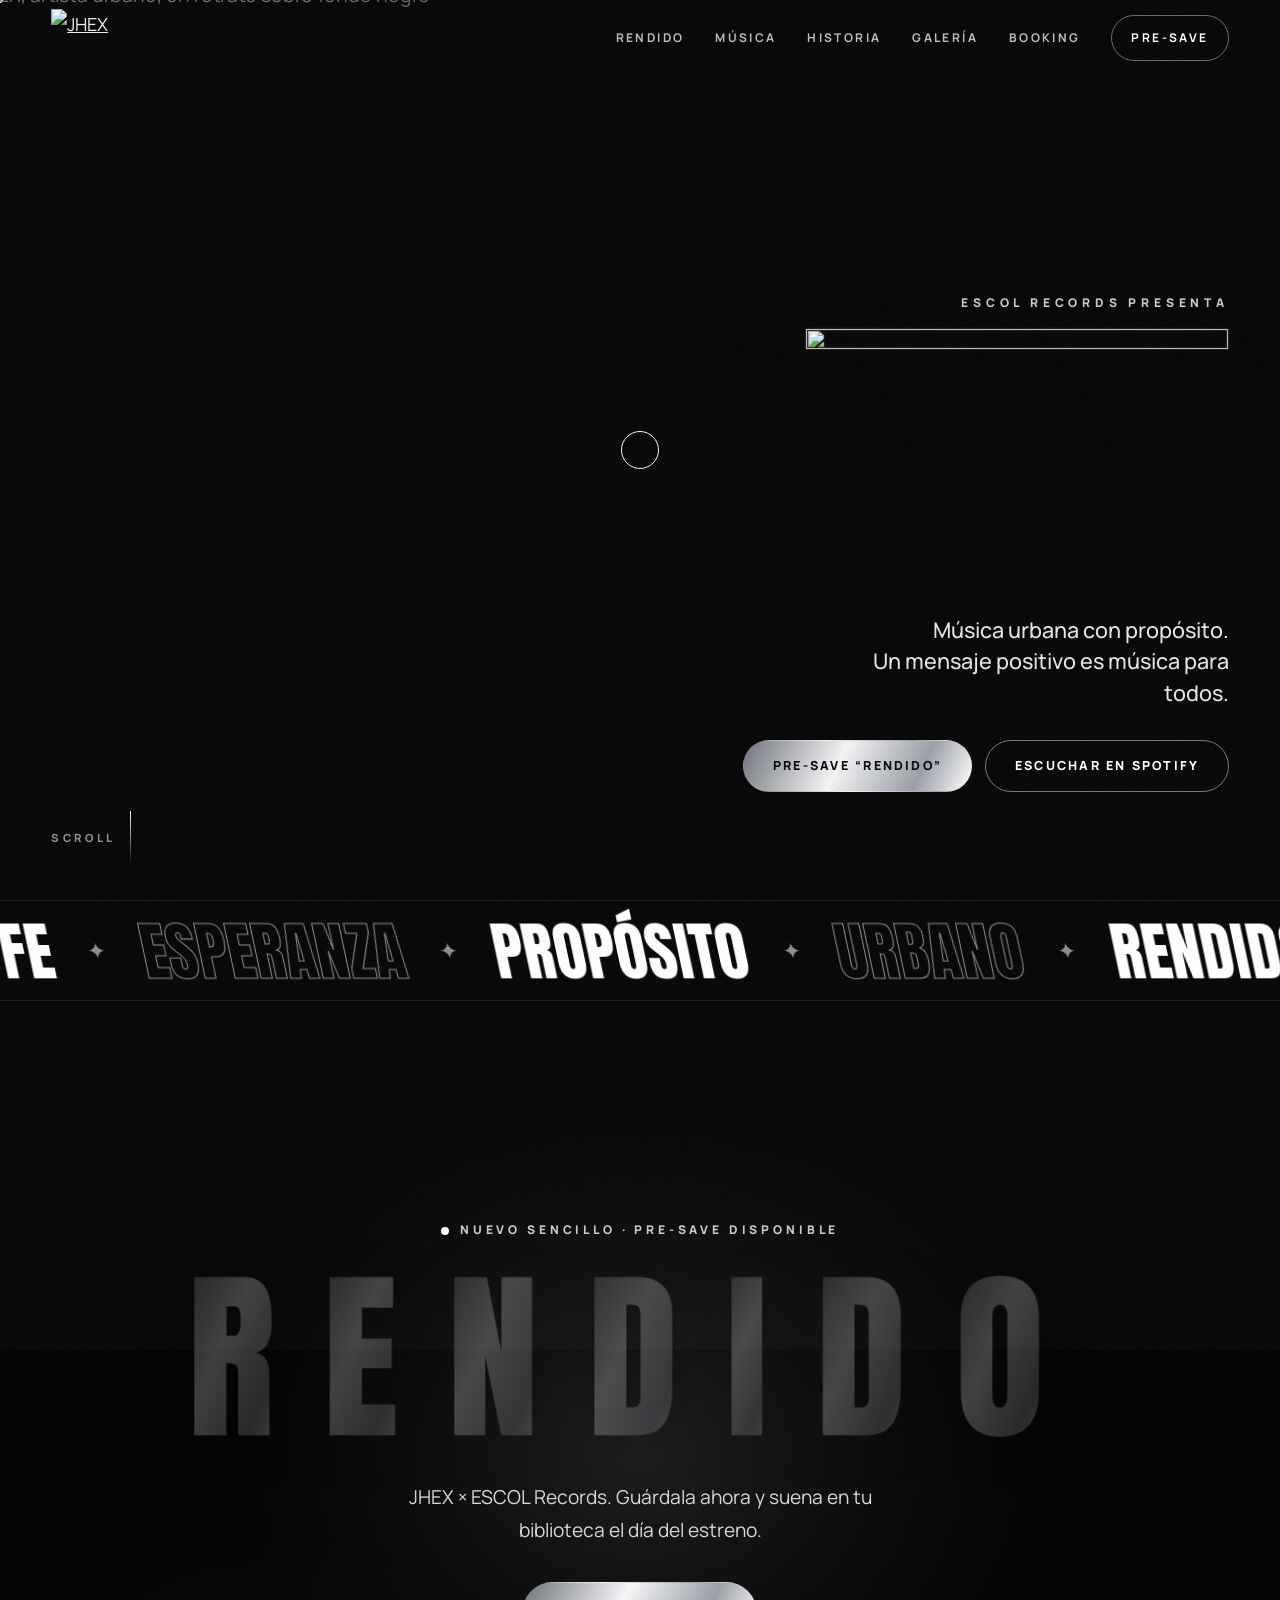
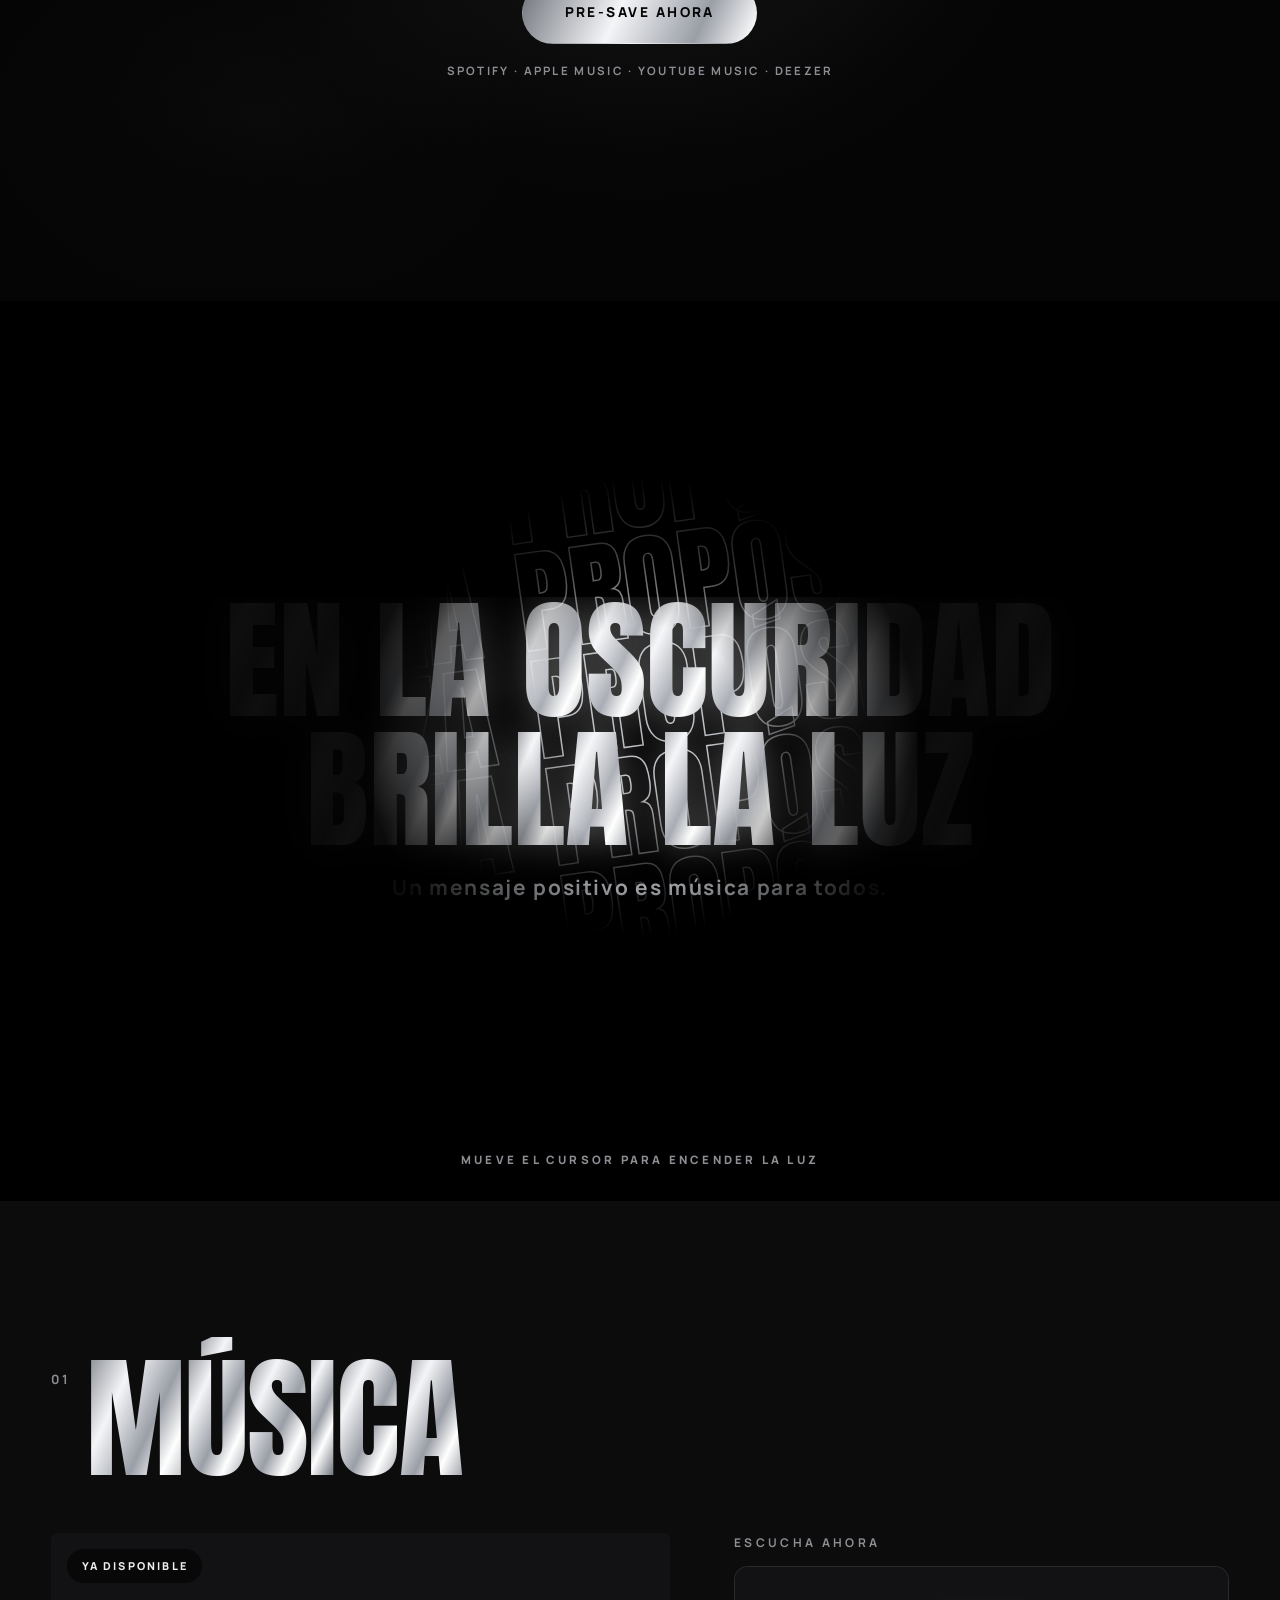
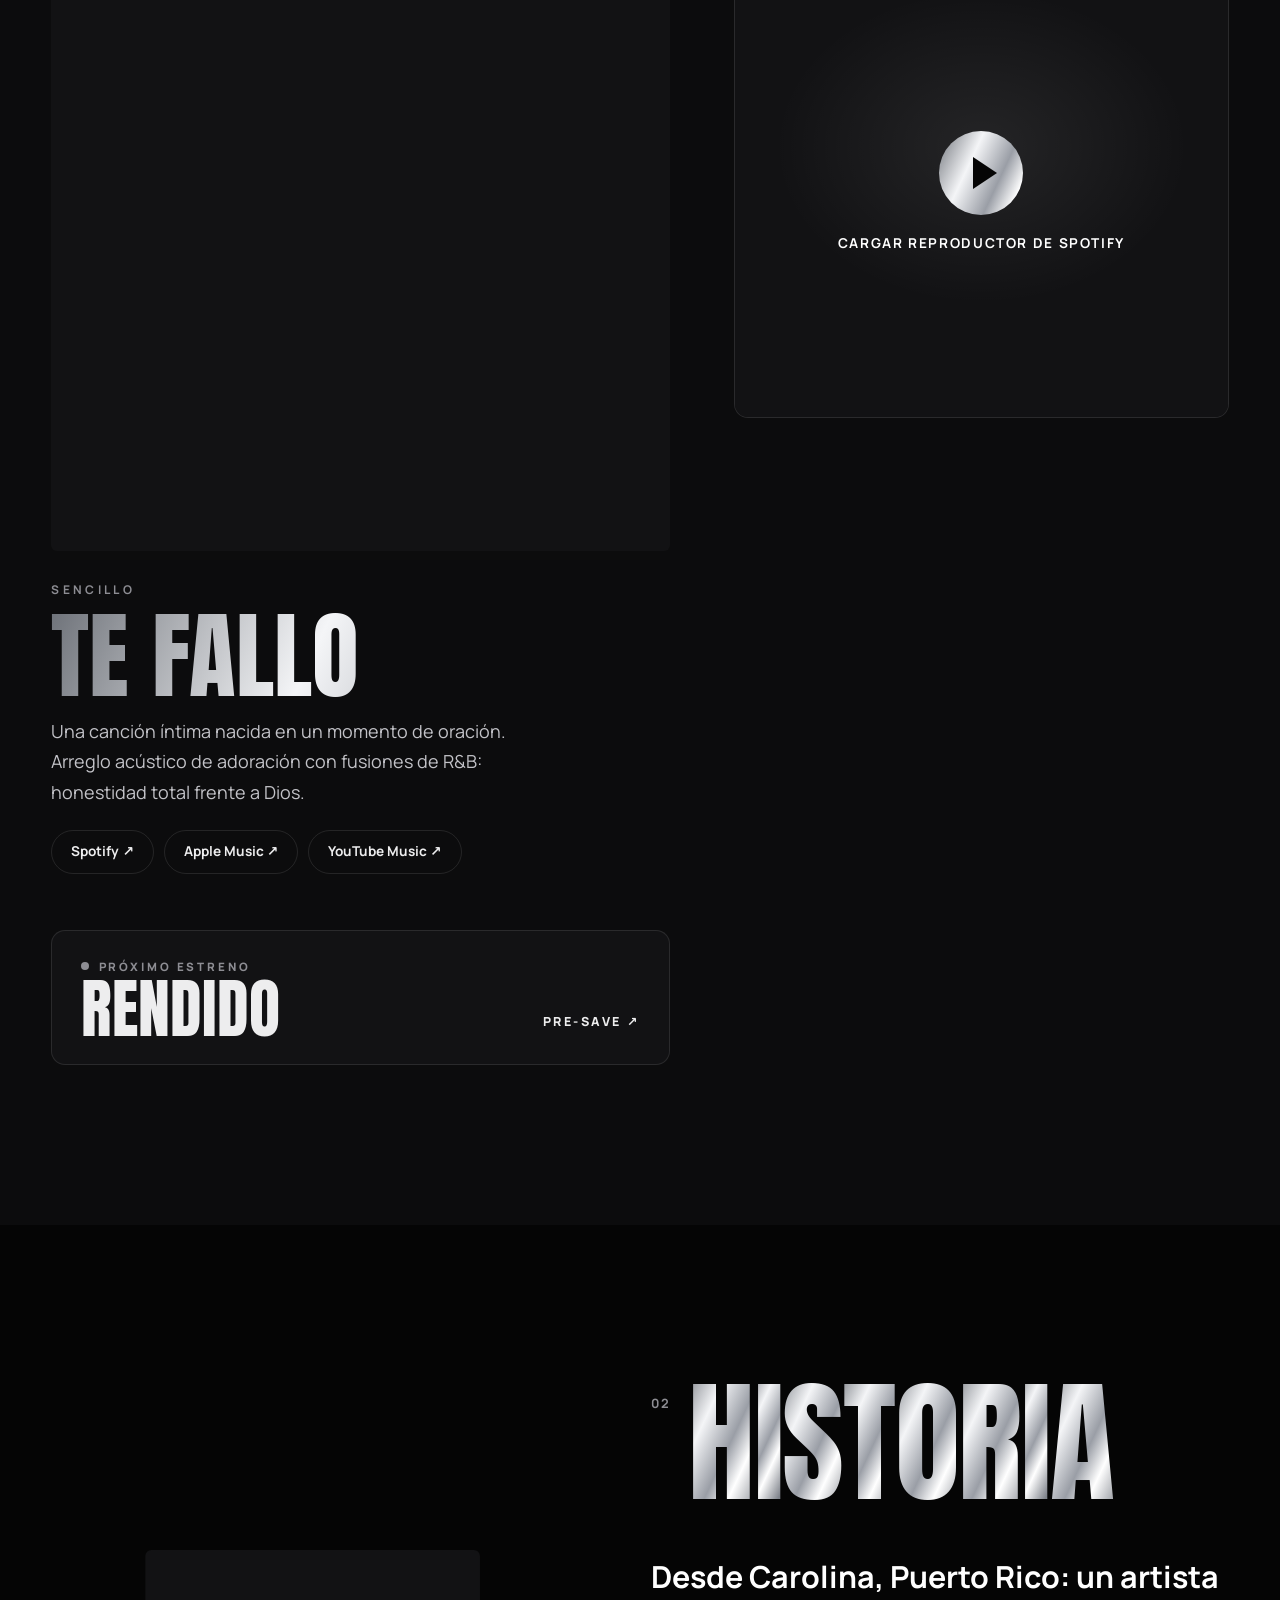
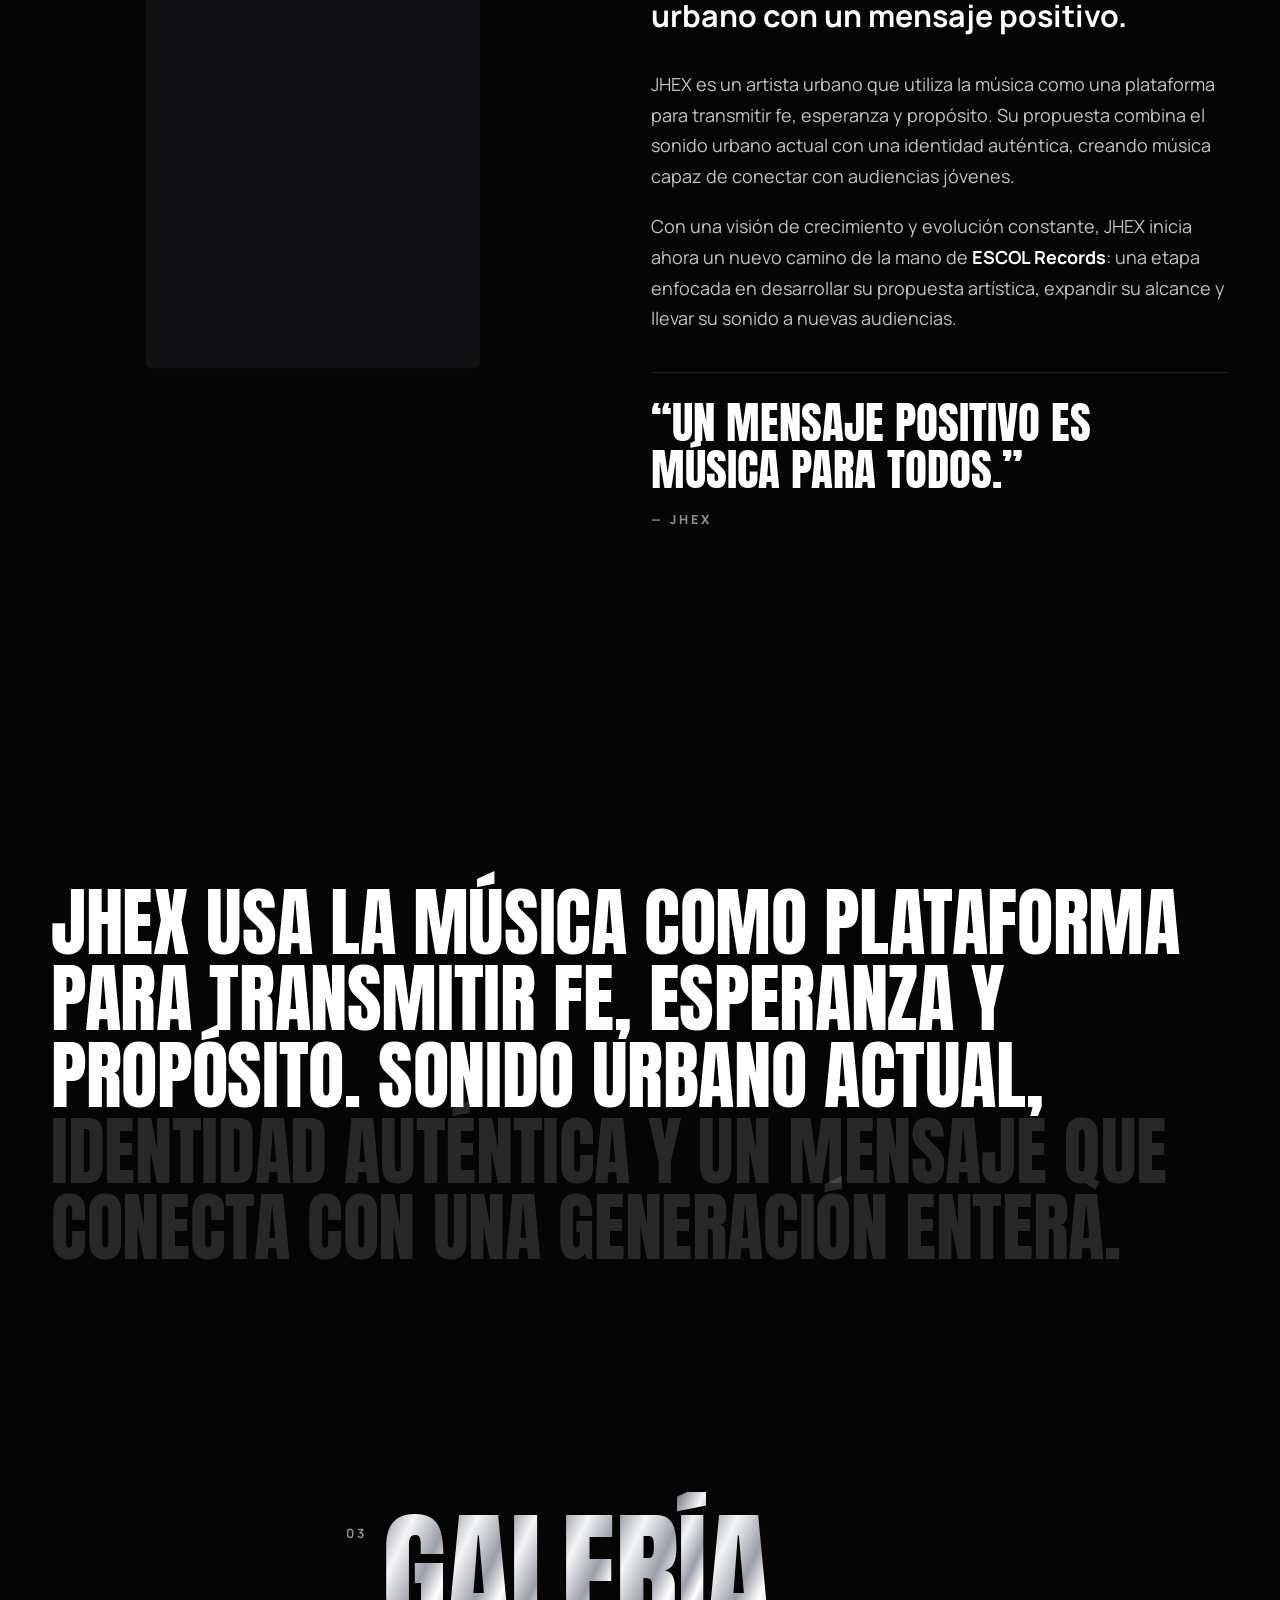
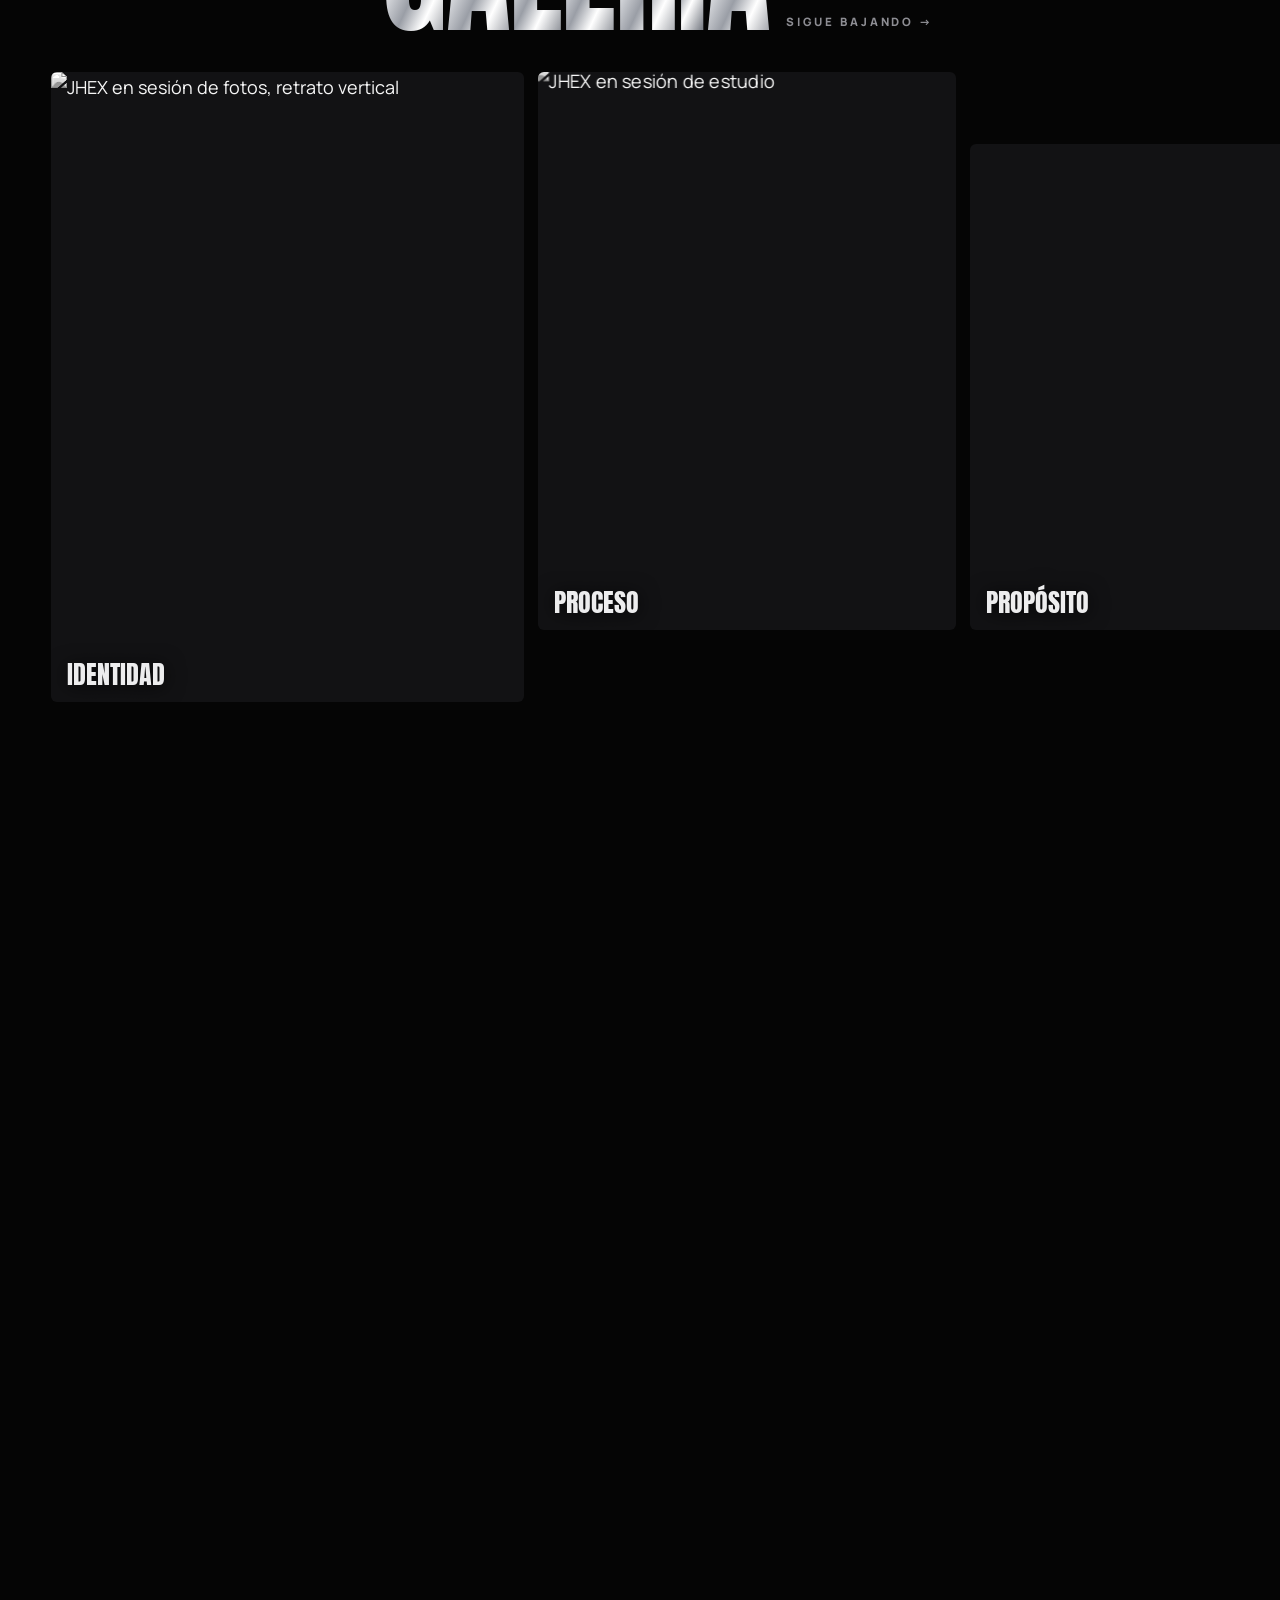
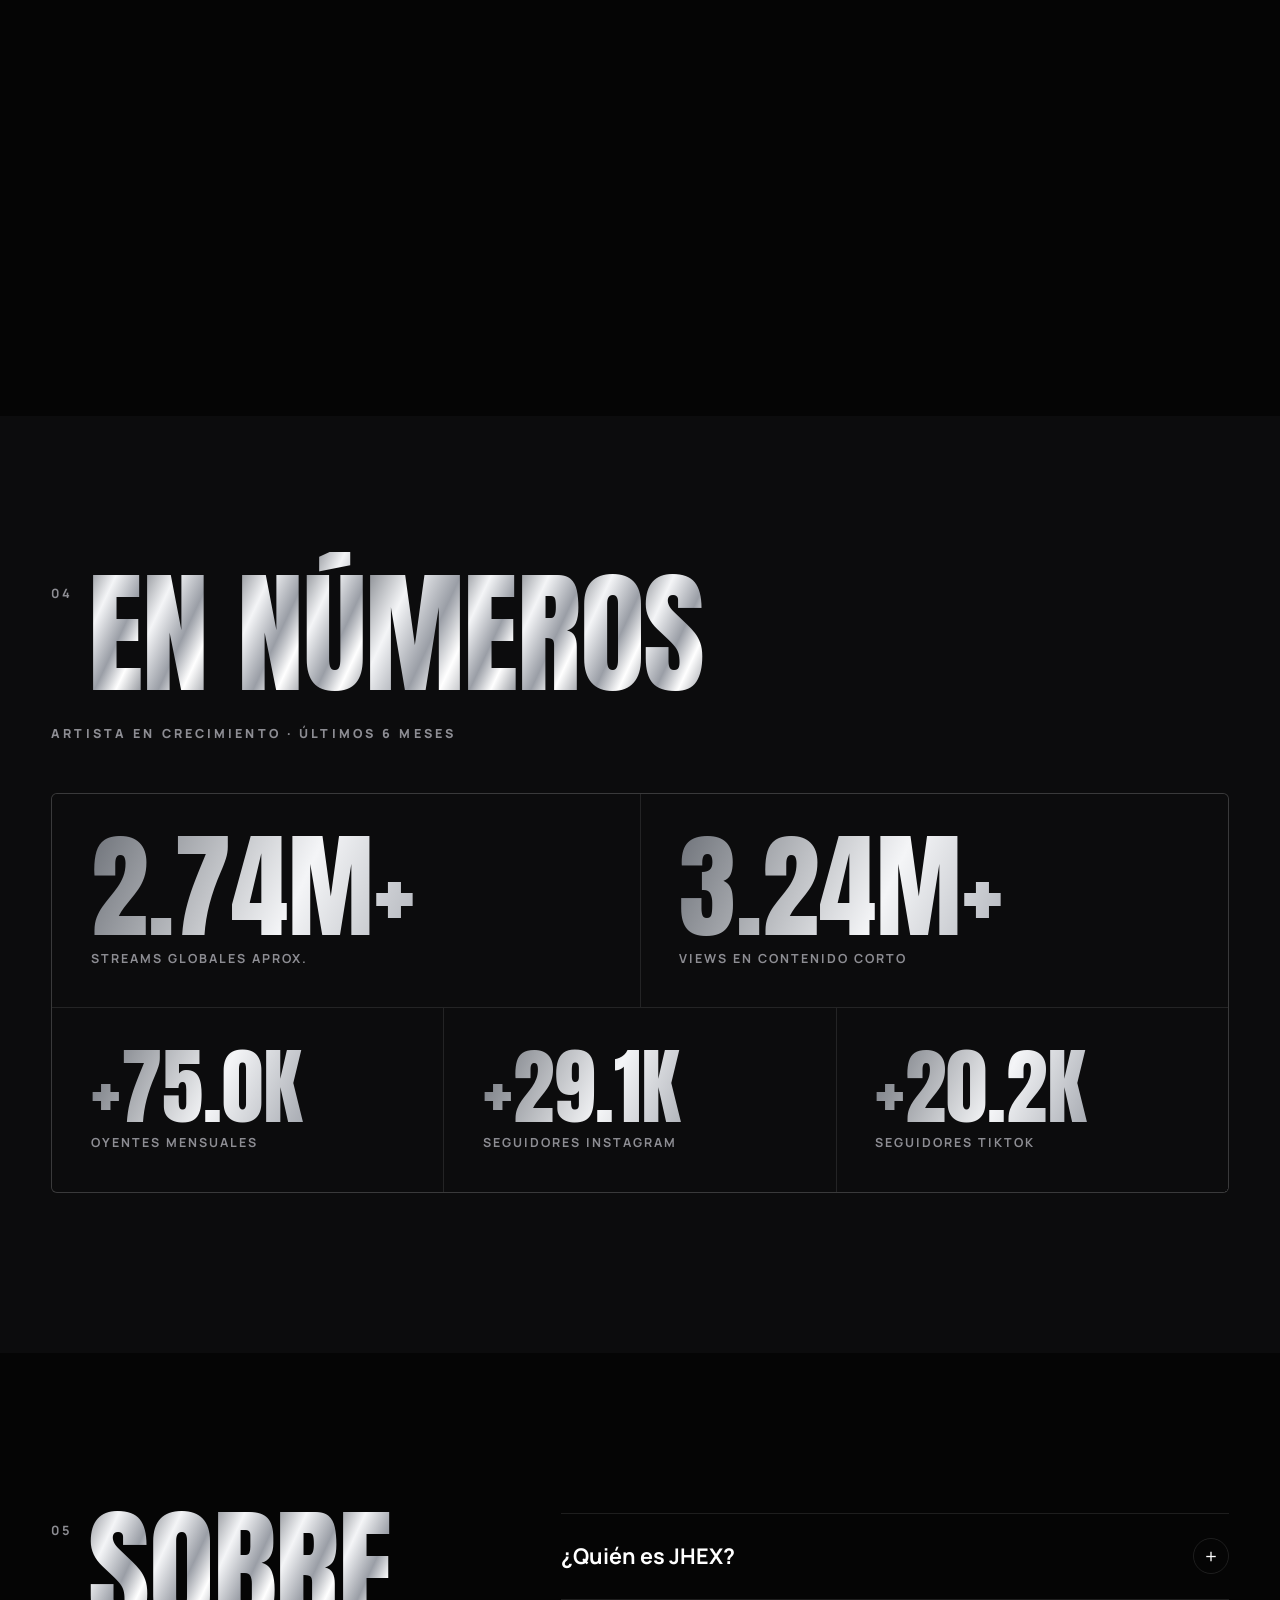
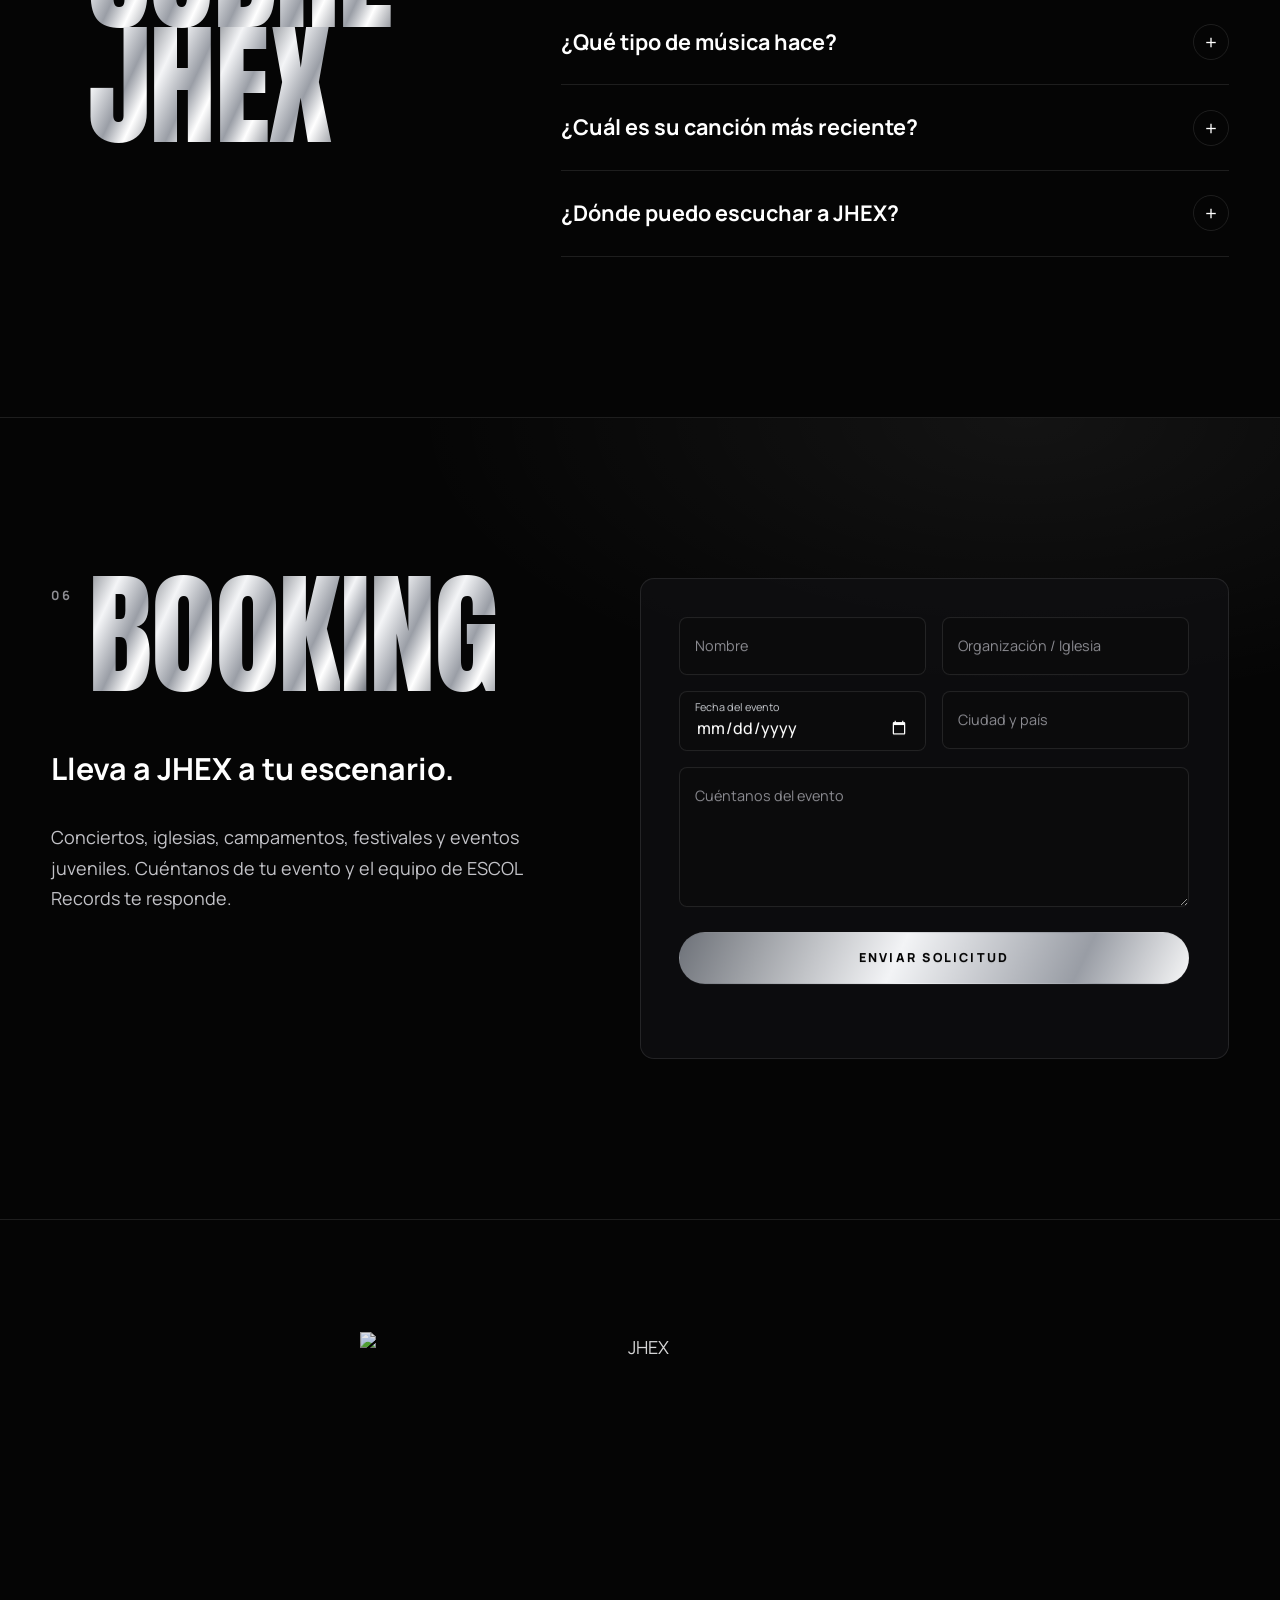
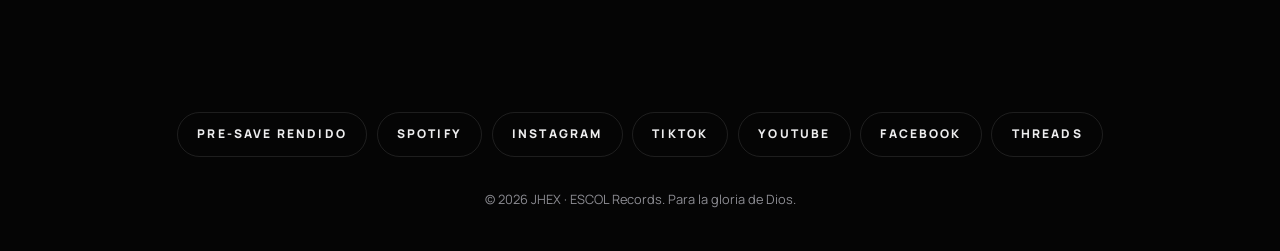
==== commit 74edd26f: "Auditoría final: HTML válido, accesibilidad y SEO - HTML sin errores de validación (html-validate) -" ====
--- a/index.html
+++ b/index.html
@@ -1,10 +1,10 @@
-<!doctype html>
+<!DOCTYPE html>
 <html lang="es" class="no-js">
 <head>
   <meta charset="utf-8">
   <meta name="viewport" content="width=device-width, initial-scale=1, viewport-fit=cover">
   <title>JHEX — Música urbana con propósito | Sitio oficial</title>
-  <meta name="description" content="JHEX es un artista urbano con mensaje positivo que usa la música para transmitir fe, esperanza y propósito. Haz pre-save de “Rendido”, su nuevo sencillo, escucha su música y contrátalo para tu evento. ESCOL Records.">
+  <meta name="description" content="JHEX, artista urbano cristiano de Puerto Rico (ESCOL Records). Haz pre-save de “Rendido”, escucha su música y lleva a JHEX a tu evento.">
   <meta name="keywords" content="JHEX, Jhex, música urbana cristiana, urbano cristiano, artista cristiano urbano, Rendido, Te fallo, ESCOL Records, reggaetón cristiano, trap cristiano, R&B cristiano">
   <meta name="author" content="JHEX">
   <meta name="robots" content="index, follow, max-image-preview:large, max-snippet:-1, max-video-preview:-1">
@@ -43,7 +43,7 @@
   <link rel="preconnect" href="https://fonts.gstatic.com" crossorigin>
   <link rel="preload" as="image" href="https://res.cloudinary.com/dawxjcvf/image/upload/e_trim/f_auto,q_auto,w_900/ChatGPT_Image_Oct_6_2026_03_35_01_PM-1.png" fetchpriority="high">
   <link href="https://fonts.googleapis.com/css2?family=Anton&family=Manrope:wght@400;500;700;800&display=swap" rel="stylesheet">
-  <link rel="stylesheet" href="styles.css?v=202610071950">
+  <link rel="stylesheet" href="styles.css?v=202610071955">
   <script>document.documentElement.classList.replace('no-js', 'js');</script>
 
   <!-- Datos estructurados (SEO + motores de IA) -->
@@ -148,7 +148,7 @@
         <a href="#booking">Booking</a>
         <a href="https://escol.io/rendido" class="nav__cta" target="_blank" rel="noopener" data-presave>Pre-save</a>
       </nav>
-      <button class="nav__toggle" aria-expanded="false" aria-controls="menu" aria-label="Abrir menú">
+      <button class="nav__toggle" type="button" aria-expanded="false" aria-controls="menu" aria-label="Abrir menú">
         <span></span><span></span>
       </button>
     </div>
@@ -215,7 +215,7 @@
         <p class="drop__copy">JHEX × ESCOL Records. Guárdala ahora y suena en tu biblioteca el día del estreno.</p>
         <div class="drop__actions">
           <a class="btn btn--chrome btn--lg" href="https://escol.io/rendido" target="_blank" rel="noopener" data-magnetic data-presave data-play>Pre-save ahora</a>
-          <span class="drop__platforms" aria-label="Disponible en Spotify, Apple Music y más">Spotify · Apple Music · YouTube Music · Deezer</span>
+          <span class="drop__platforms">Spotify · Apple Music · YouTube Music · Deezer</span>
         </div>
       </div>
     </section>
@@ -255,7 +255,7 @@
               <div class="release__body">
                 <p class="eyebrow">Sencillo</p>
                 <h3 class="release__title">Te fallo</h3>
-                <p>Una canción íntima nacida en un momento de oración. Arreglo acústico de adoración con fusiones de R&B: honestidad total frente a Dios.</p>
+                <p>Una canción íntima nacida en un momento de oración. Arreglo acústico de adoración con fusiones de R&amp;B: honestidad total frente a Dios.</p>
                 <div class="release__links">
                   <a class="pill" href="https://open.spotify.com/artist/4xVN5eUUxtTH7iGqwOoDQ2" target="_blank" rel="noopener" data-magnetic>Spotify ↗</a>
                   <a class="pill" href="https://music.apple.com/search?term=JHEX" target="_blank" rel="noopener" data-magnetic>Apple Music ↗</a>
@@ -323,7 +323,7 @@
           <h2 id="galeria-t" class="head__t">Galería</h2>
           <p class="gallery__hint" aria-hidden="true">Sigue bajando →</p>
         </header>
-        <div class="gallery__track">
+        <div class="gallery__track" tabindex="0" role="group" aria-label="Galería de fotos de JHEX, desliza para ver más">
           <figure class="shot shot--tall">
             <img loading="lazy" decoding="async" src="https://res.cloudinary.com/dawxjcvf/image/upload/c_fill,g_face,ar_3:4,w_900,f_auto,q_auto/WhatsApp_Image_2026-09-28_at_14.23.35_1.jpg" width="900" height="1200" alt="JHEX en sesión de fotos, retrato vertical">
             <figcaption>Identidad</figcaption>
@@ -395,11 +395,11 @@
           </details>
           <details data-reveal>
             <summary>¿Qué tipo de música hace?</summary>
-            <p>Música urbana con propósito: combina el sonido urbano actual con fusiones de R&B y momentos acústicos de adoración, con letras de fe y esperanza pensadas para todo público.</p>
+            <p>Música urbana con propósito: combina el sonido urbano actual con fusiones de R&amp;B y momentos acústicos de adoración, con letras de fe y esperanza pensadas para todo público.</p>
           </details>
           <details data-reveal>
             <summary>¿Cuál es su canción más reciente?</summary>
-            <p>“Rendido”, su nuevo sencillo con ESCOL Records. Ya puedes hacer <a href="https://escol.io/rendido" target="_blank" rel="noopener">pre-save aquí</a>. Su lanzamiento anterior es “Te fallo”, una canción íntima nacida en oración, con arreglo acústico de adoración y fusiones de R&B.</p>
+            <p>“Rendido”, su nuevo sencillo con ESCOL Records. Ya puedes hacer <a href="https://escol.io/rendido" target="_blank" rel="noopener">pre-save aquí</a>. Su lanzamiento anterior es “Te fallo”, una canción íntima nacida en oración, con arreglo acústico de adoración y fusiones de R&amp;B.</p>
           </details>
           <details data-reveal>
             <summary>¿Dónde puedo escuchar a JHEX?</summary>
@@ -422,16 +422,20 @@
         </div>
         <!-- data-email: correo que recibe las solicitudes de booking -->
         <form class="form" data-email="" data-reveal novalidate>
-          <div class="field"><input id="f-nombre" name="nombre" placeholder=" " required autocomplete="name"><label for="f-nombre">Nombre</label></div>
-          <div class="field"><input id="f-org" name="organizacion" placeholder=" " autocomplete="organization"><label for="f-org">Organización / Iglesia</label></div>
-          <div class="field"><input id="f-fecha" name="fecha" type="date" placeholder=" "><label for="f-fecha">Fecha del evento</label></div>
-          <div class="field"><input id="f-ciudad" name="ciudad" placeholder=" " autocomplete="address-level2"><label for="f-ciudad">Ciudad y país</label></div>
+          <div class="field"><input id="f-nombre" type="text" name="nombre" placeholder=" " required autocomplete="name"><label for="f-nombre">Nombre</label></div>
+          <div class="field"><input id="f-org" type="text" name="organizacion" placeholder=" " autocomplete="organization"><label for="f-org">Organización / Iglesia</label></div>
+          <div class="field"><input id="f-fecha" name="fecha" type="date"><label for="f-fecha">Fecha del evento</label></div>
+          <div class="field"><input id="f-ciudad" type="text" name="ciudad" placeholder=" " autocomplete="address-level2"><label for="f-ciudad">Ciudad y país</label></div>
           <div class="field field--full"><textarea id="f-msg" name="mensaje" rows="4" placeholder=" " required></textarea><label for="f-msg">Cuéntanos del evento</label></div>
           <button class="btn btn--chrome field--full" type="submit" data-magnetic>Enviar solicitud</button>
           <p class="form__status field--full" role="status" aria-live="polite"></p>
         </form>
       </div>
     </section>
+    <a class="float-cta" href="https://escol.io/rendido" target="_blank" rel="noopener" data-presave>
+      <span class="float-cta__dot" aria-hidden="true"></span>
+      <span>Pre-save <strong>Rendido</strong></span>
+    </a>
   </main>
 
   <!-- Secreto: escribe RENDIDO o toca el logo 5 veces -->
@@ -449,10 +453,6 @@
     </div>
   </div>
 
-  <a class="float-cta" href="https://escol.io/rendido" target="_blank" rel="noopener" data-presave>
-    <span class="float-cta__dot" aria-hidden="true"></span>
-    <span>Pre-save <strong>Rendido</strong></span>
-  </a>
 
   <footer class="footer">
     <div class="wrap footer__inner">
@@ -474,7 +474,7 @@
   <script src="js/vendor/gsap.min.js" defer></script>
   <script src="js/vendor/ScrollTrigger.min.js" defer></script>
   <script src="js/vendor/lenis.min.js" defer></script>
-  <script src="script.js?v=202610071950" defer></script>
-  <script src="js/interactive.js?v=202610071950" defer></script>
+  <script src="script.js?v=202610071955" defer></script>
+  <script src="js/interactive.js?v=202610071955" defer></script>
 </body>
 </html>
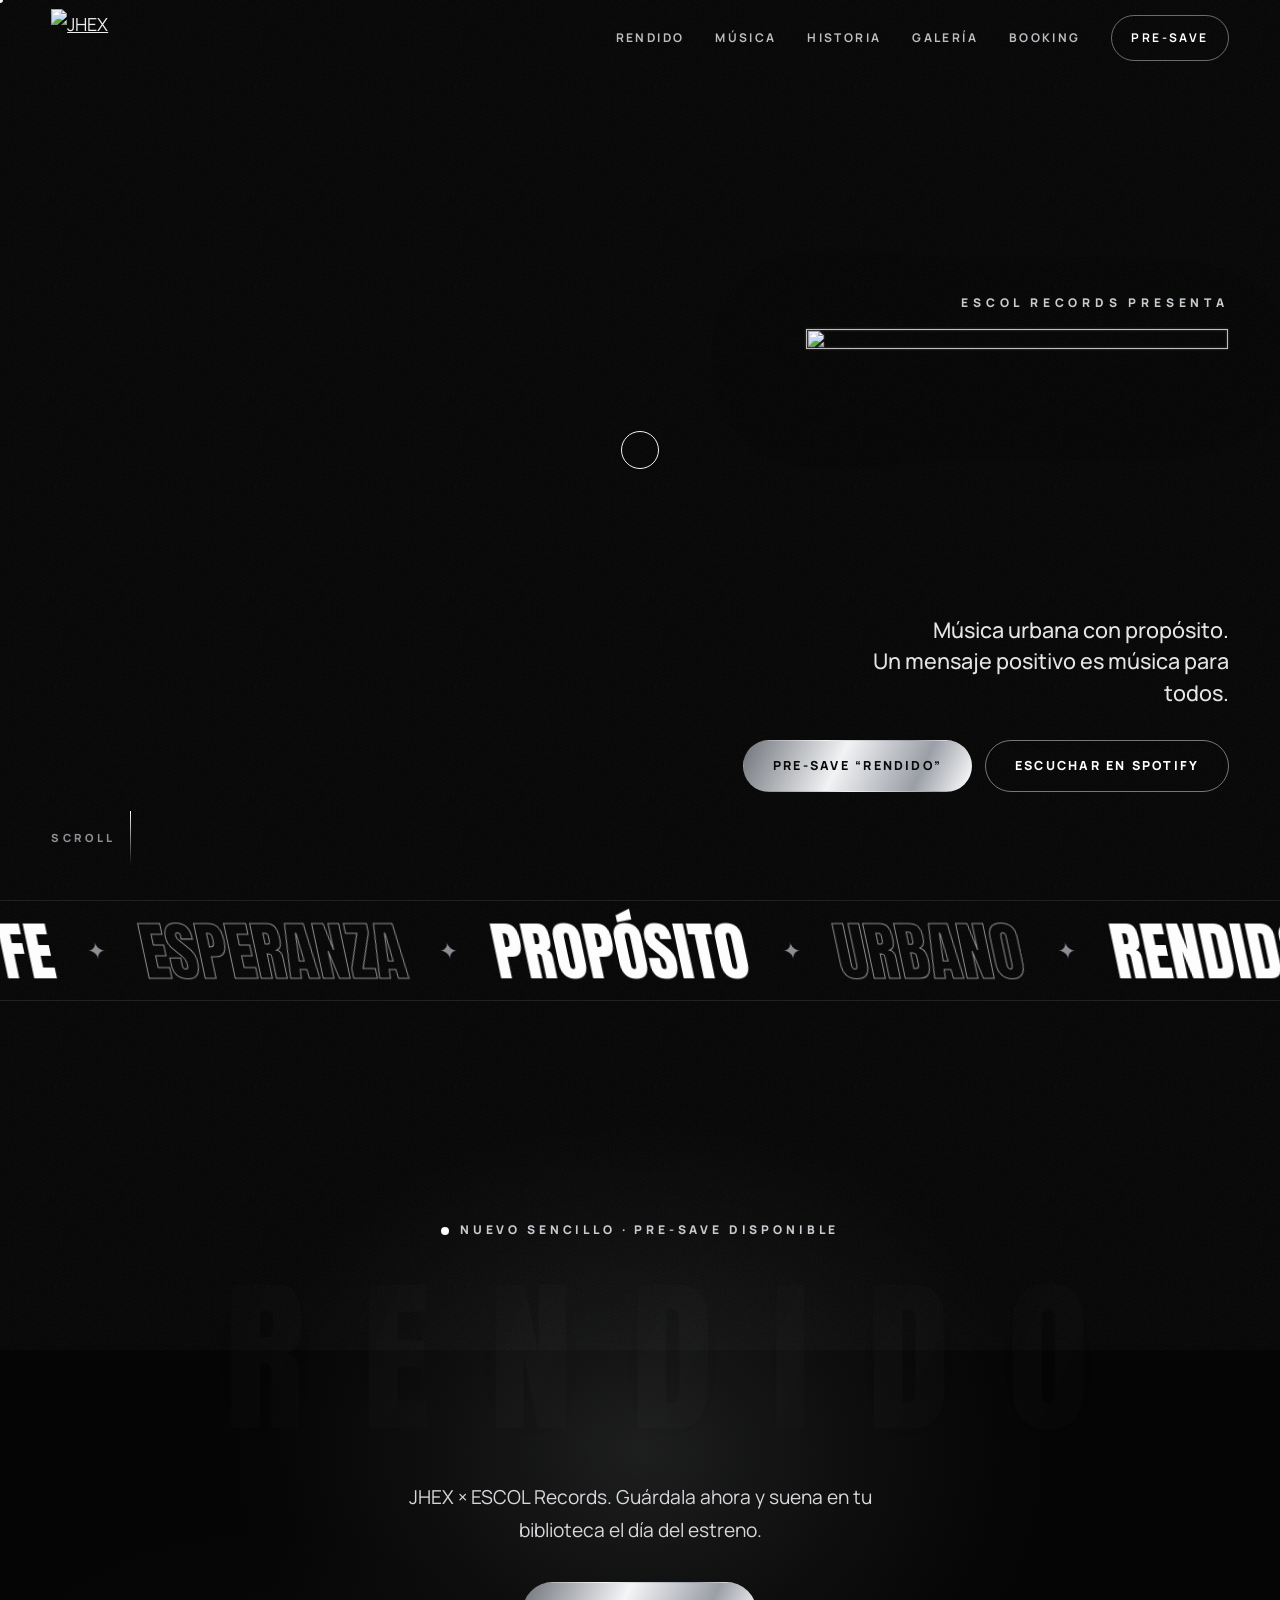
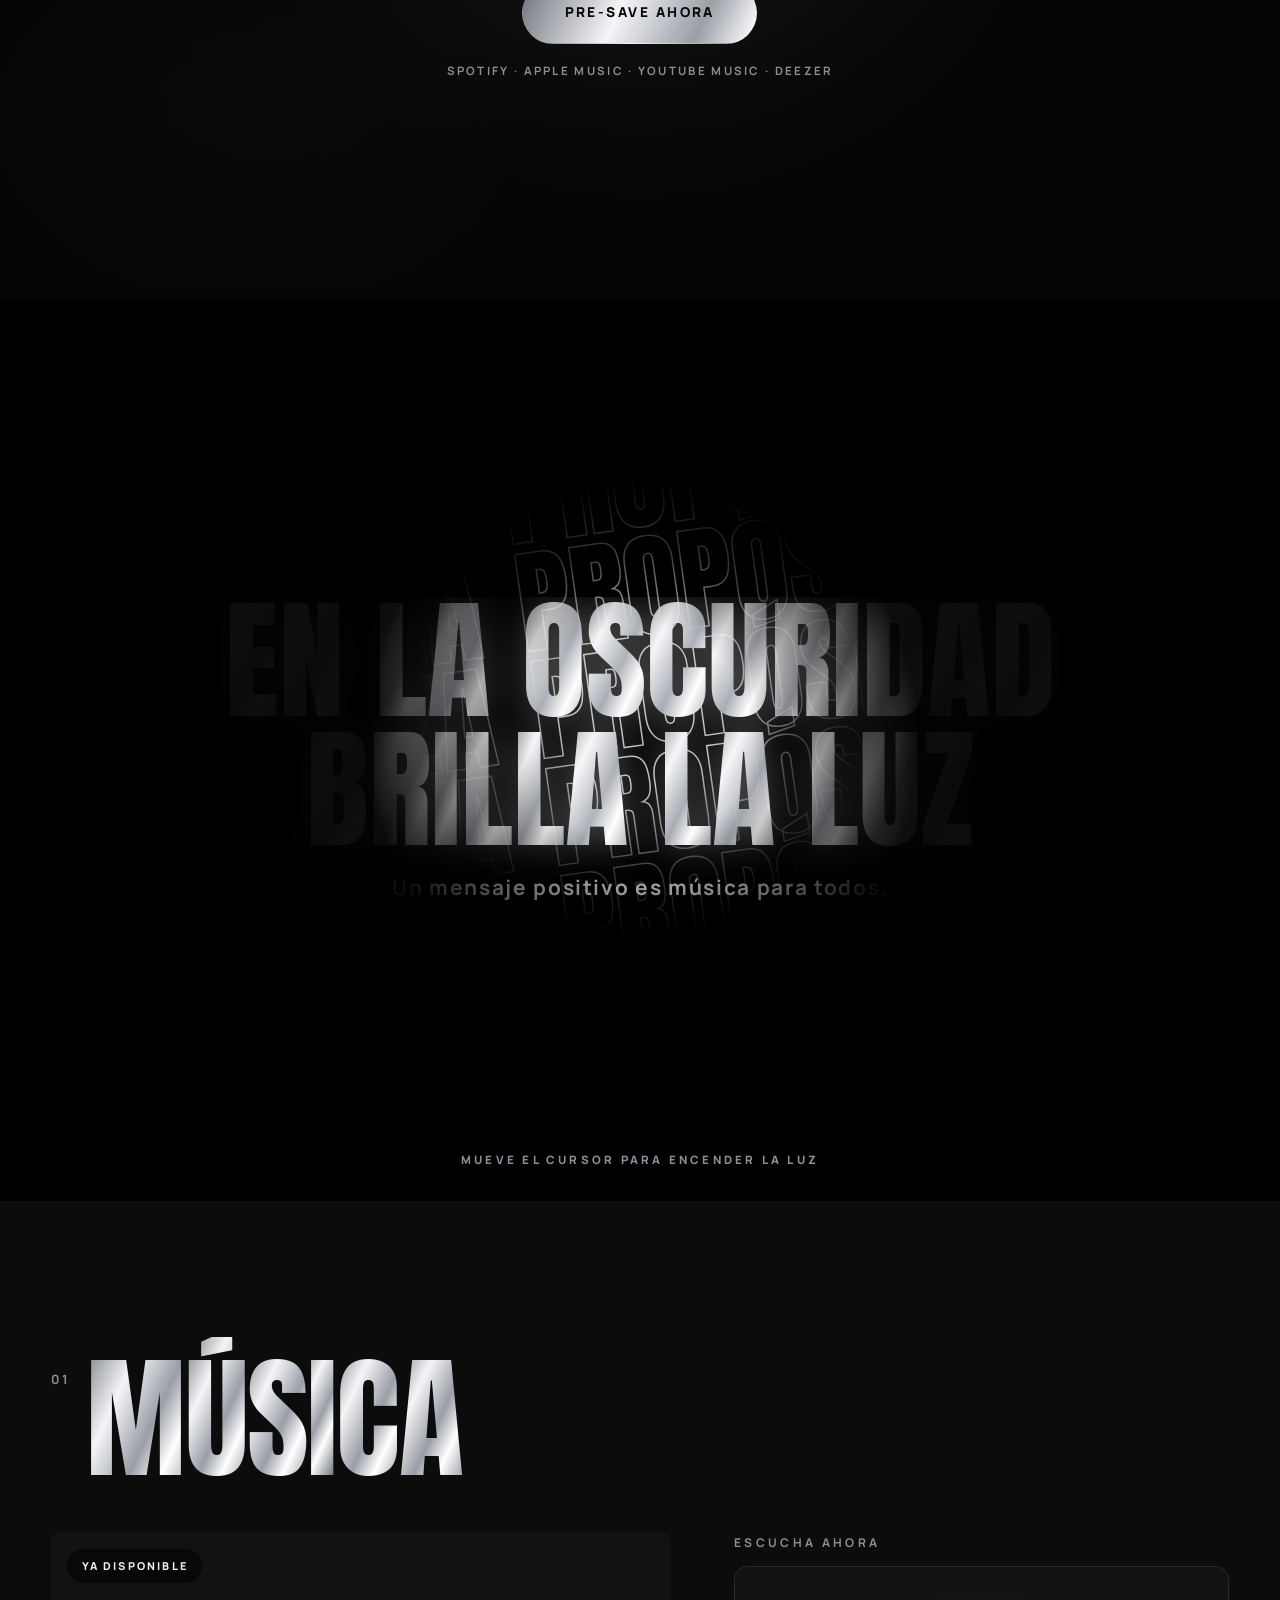
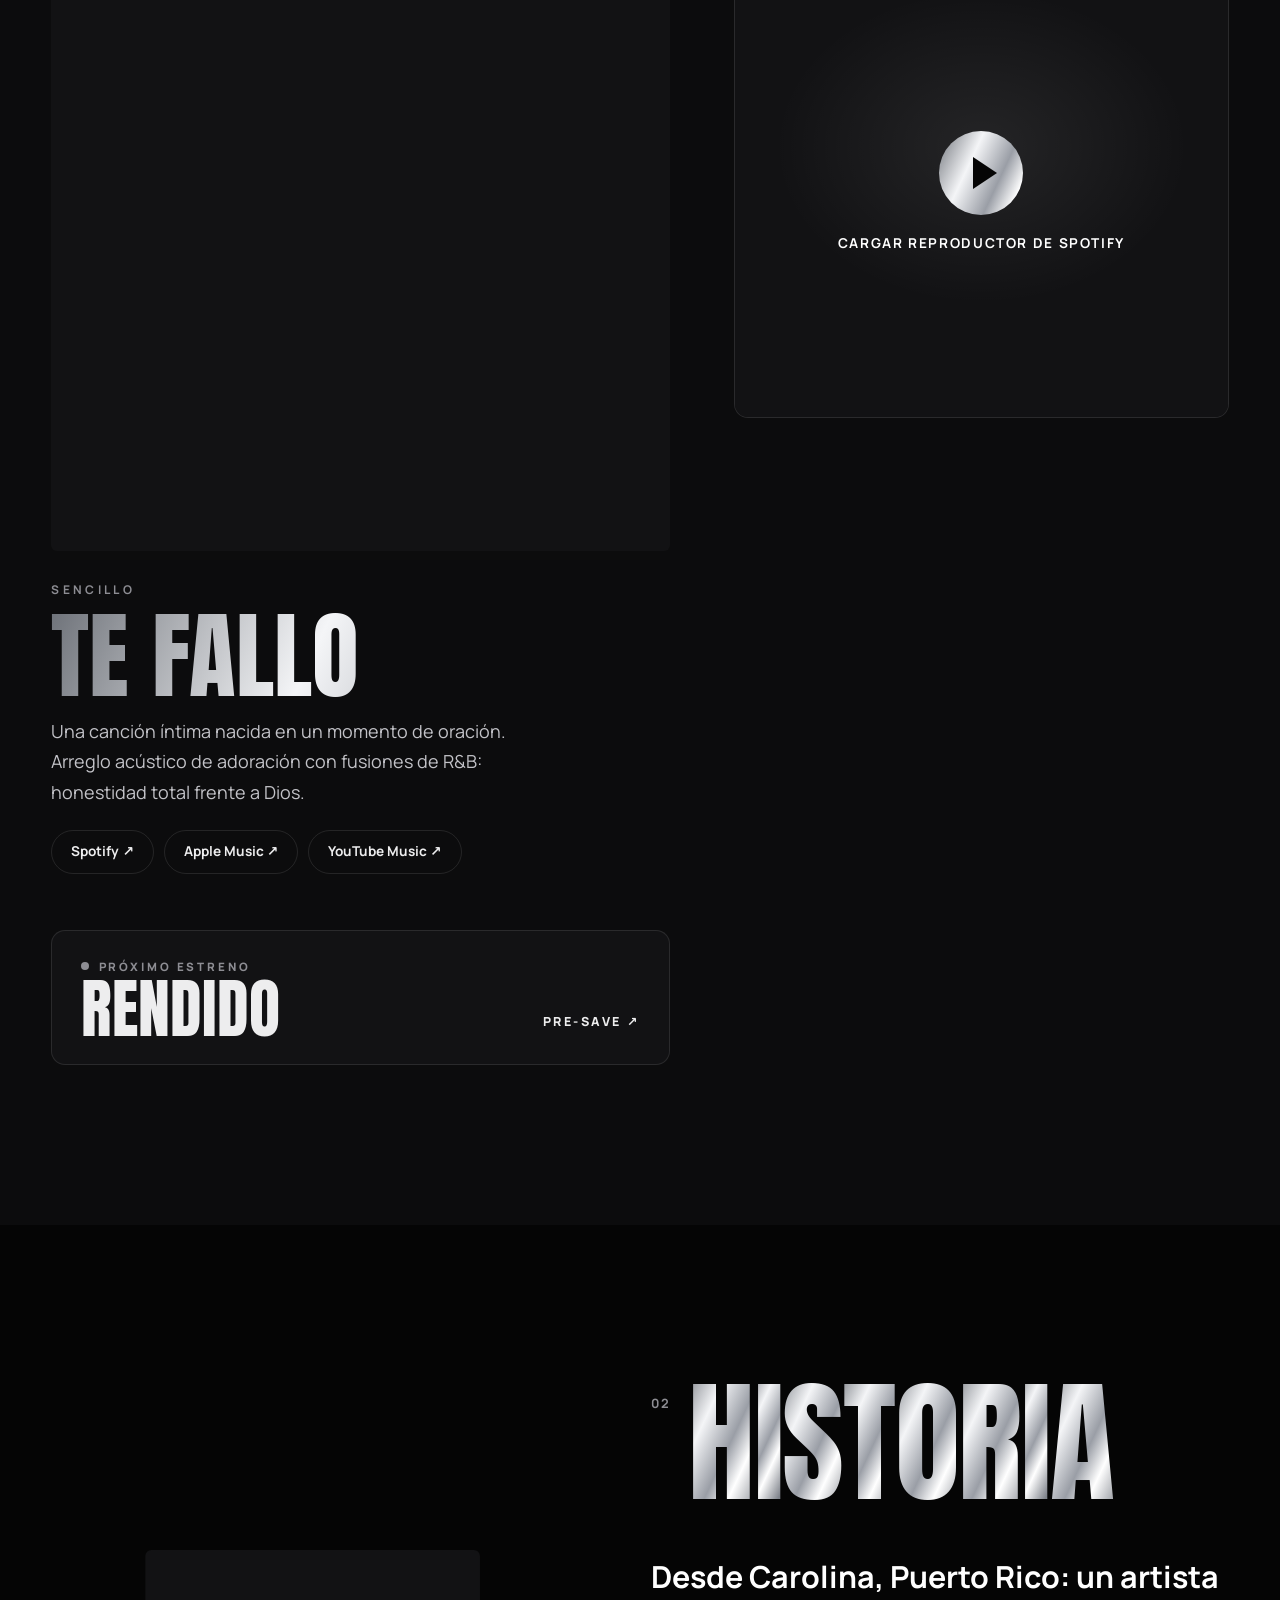
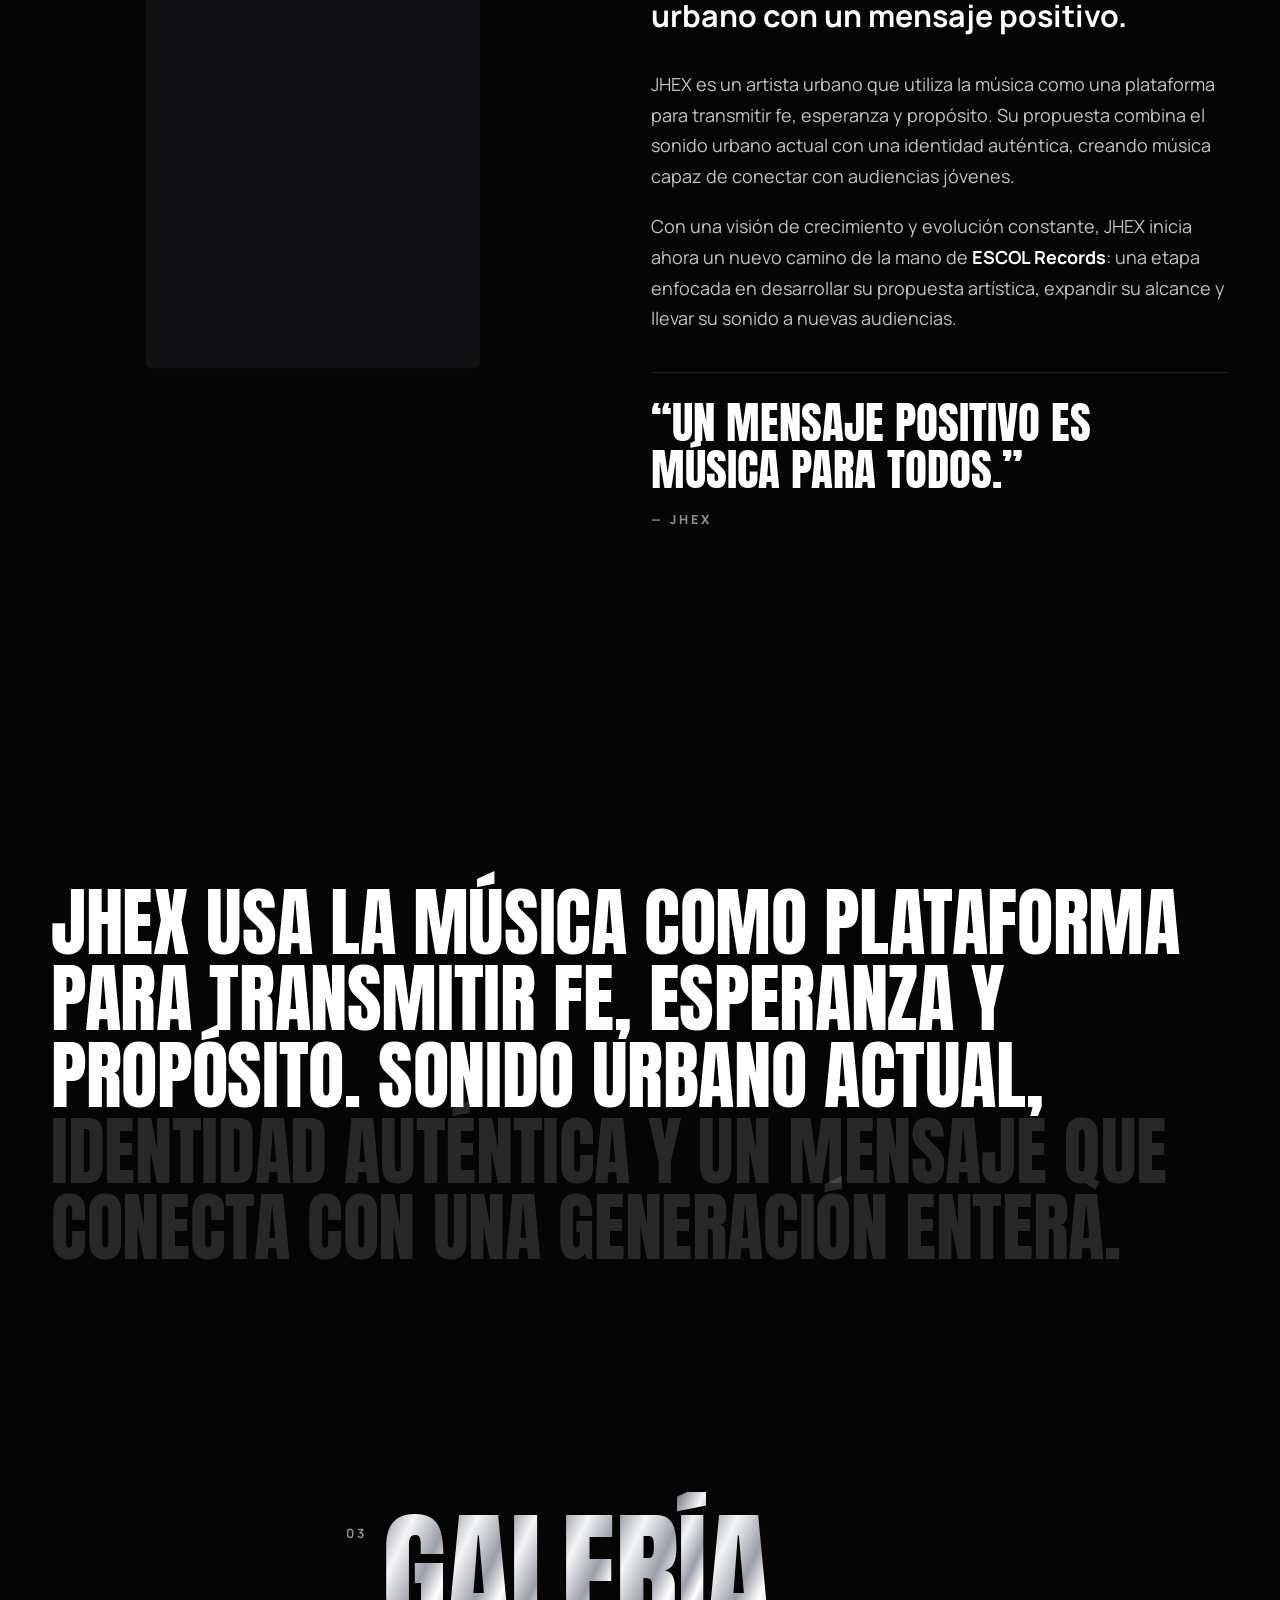
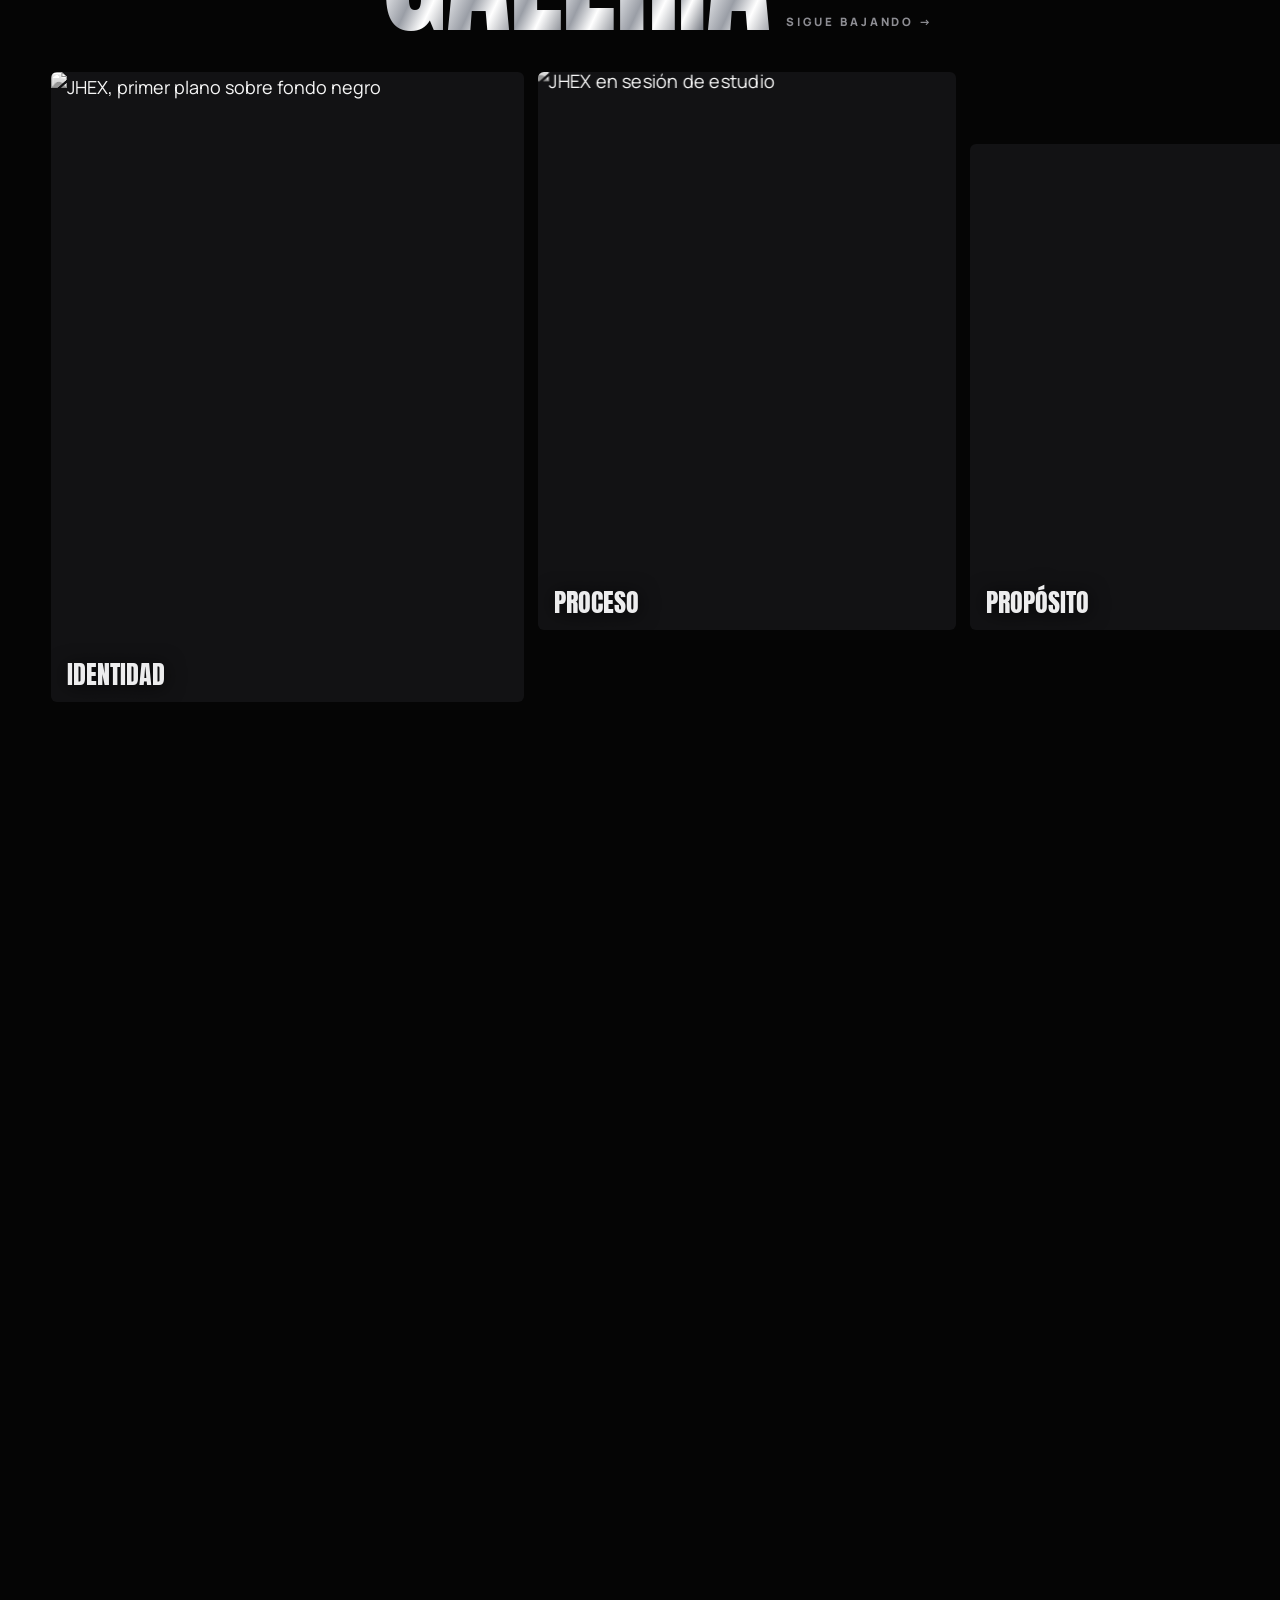
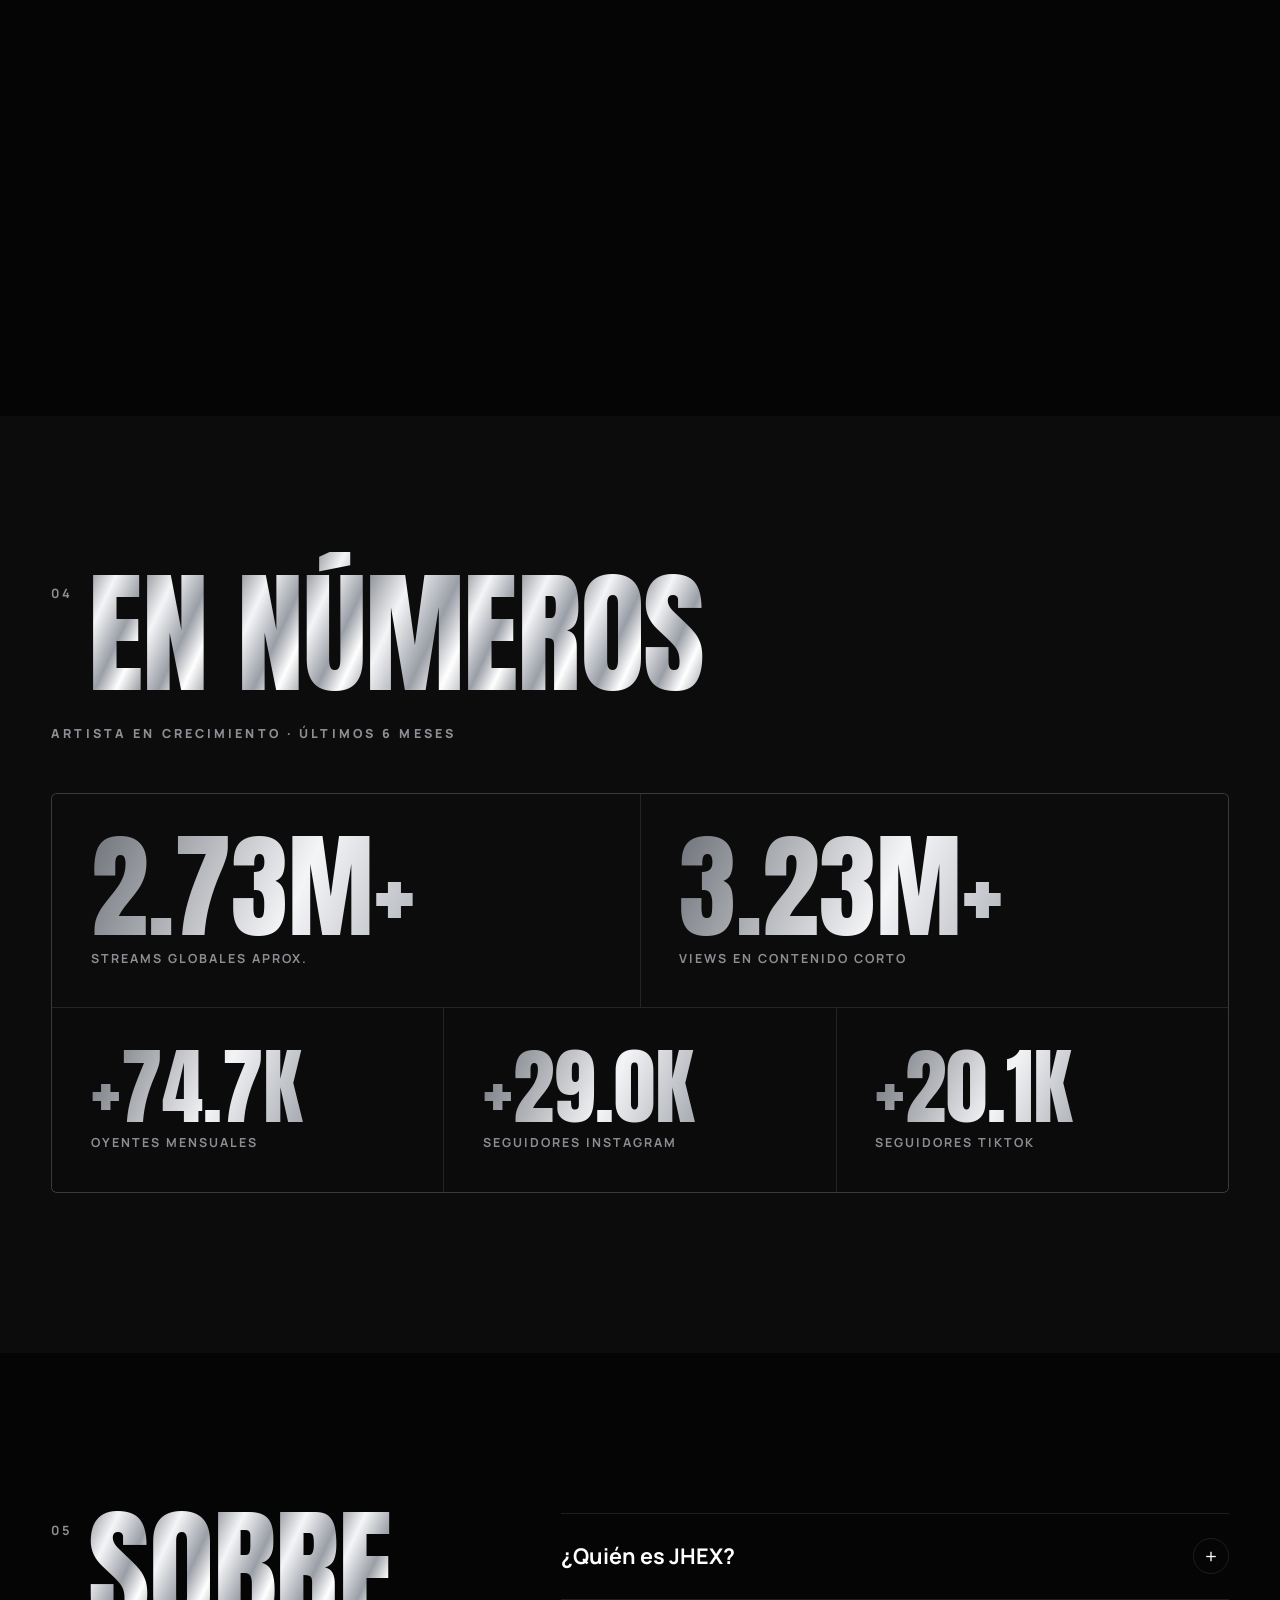
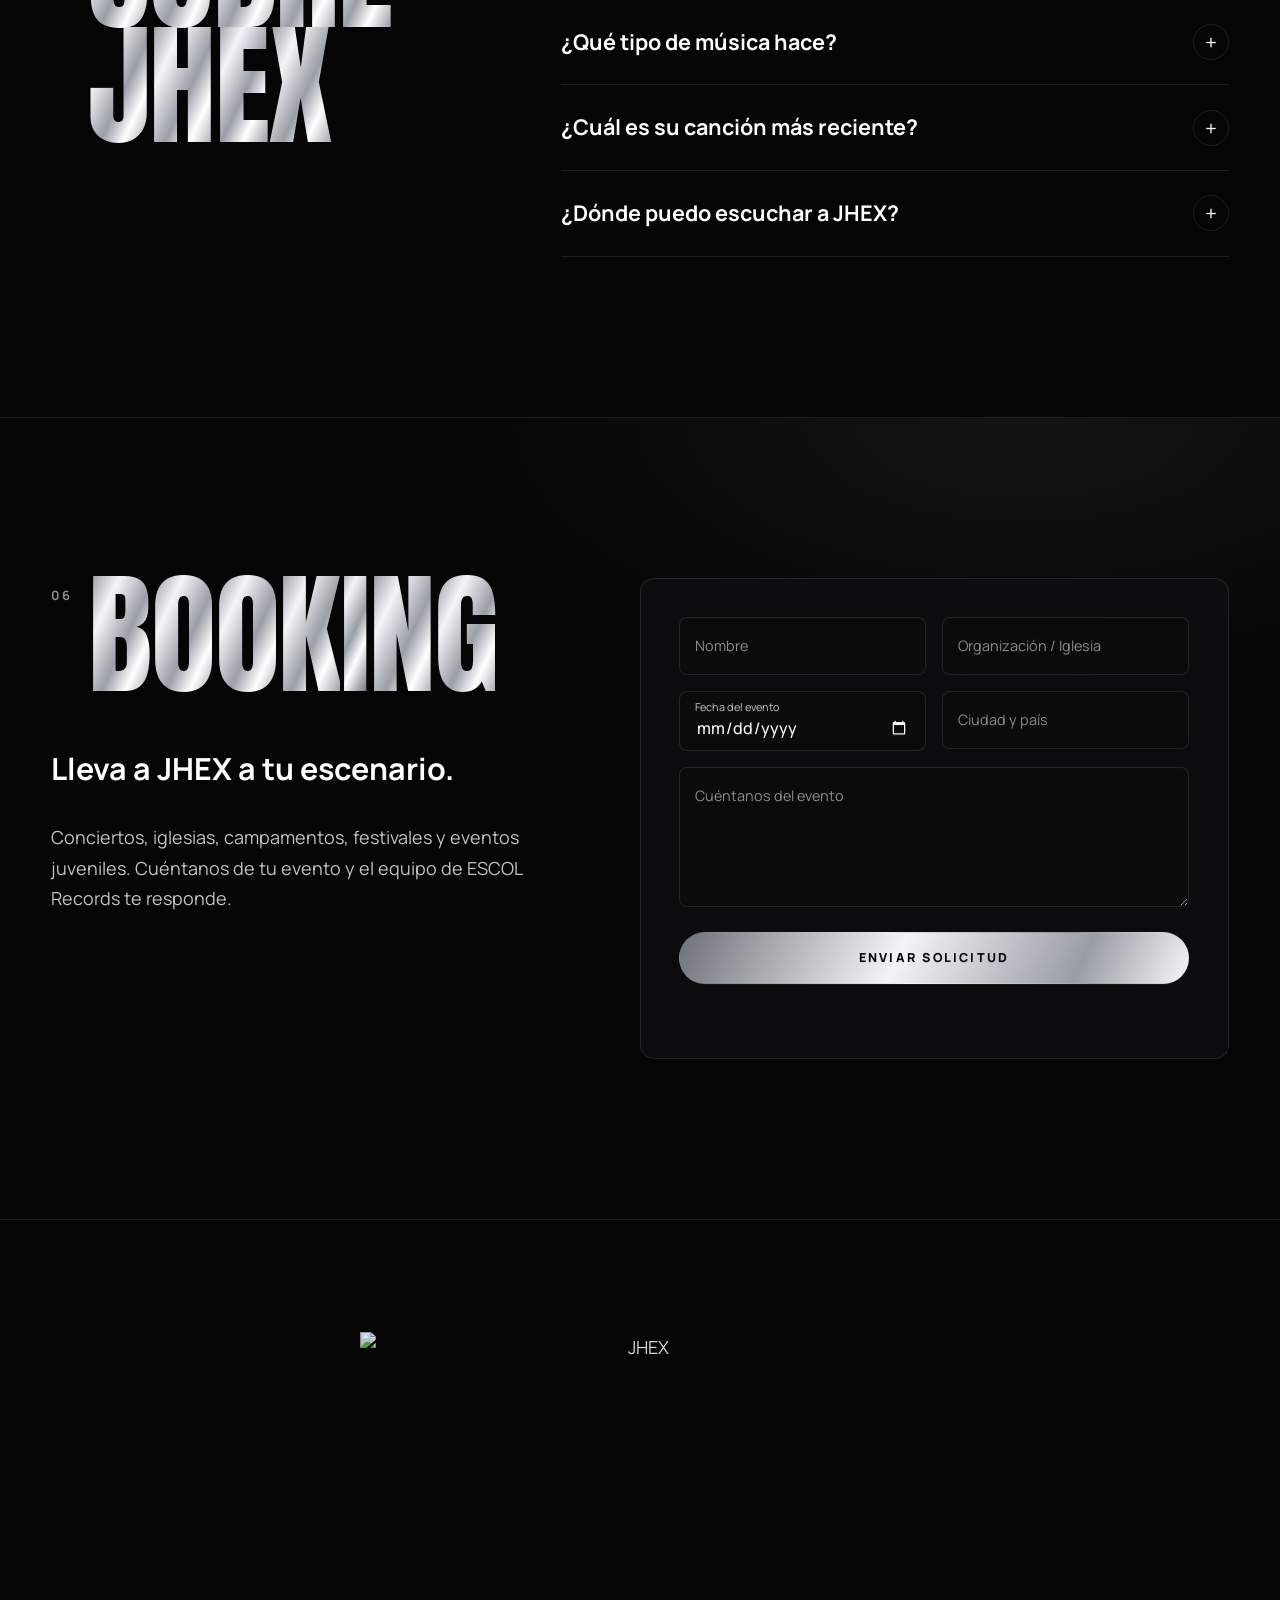
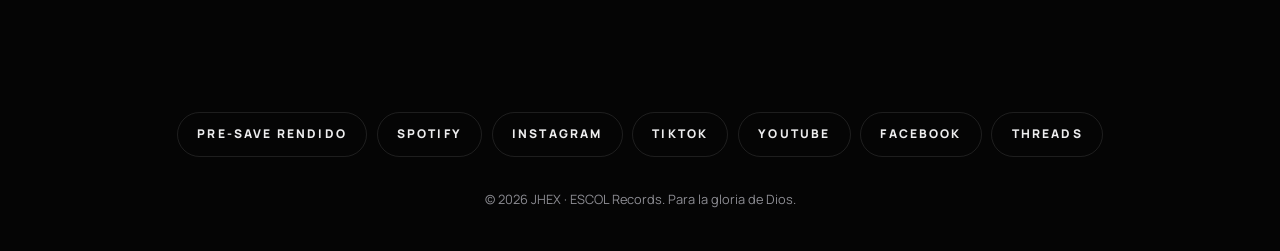
==== commit 9a3363d1: "Fotos nuevas de JHEX como protagonistas de la página - Portada: foto 1 (horizontal) en computadora y" ====
--- a/index.html
+++ b/index.html
@@ -21,15 +21,15 @@
   <meta property="og:url" content="https://jhex.vercel.app/">
   <meta property="og:title" content="JHEX — Música urbana con propósito">
   <meta property="og:description" content="“Rendido”, lo nuevo de JHEX. Haz pre-save ahora. Música urbana con propósito · ESCOL Records.">
-  <meta property="og:image" content="https://res.cloudinary.com/dawxjcvf/image/upload/c_fill,g_face,w_1200,h_630,f_jpg,q_auto/WhatsApp_Image_2026-09-28_at_14.23.34.jpg">
+  <meta property="og:image" content="https://res.cloudinary.com/dawxjcvf/image/upload/c_fill,g_face,w_1200,h_630,f_jpg,q_auto/jhex_foto_1_low.png">
   <meta property="og:image:width" content="1200">
   <meta property="og:image:height" content="630">
-  <meta property="og:image:alt" content="Retrato de JHEX sobre fondo negro">
+  <meta property="og:image:alt" content="JHEX, artista urbano cristiano">
   <meta property="profile:username" content="jhex">
   <meta name="twitter:card" content="summary_large_image">
   <meta name="twitter:title" content="JHEX — Música urbana con propósito">
   <meta name="twitter:description" content="“Rendido”, lo nuevo de JHEX. Haz pre-save ahora.">
-  <meta name="twitter:image" content="https://res.cloudinary.com/dawxjcvf/image/upload/c_fill,g_face,w_1200,h_630,f_jpg,q_auto/WhatsApp_Image_2026-09-28_at_14.23.34.jpg">
+  <meta name="twitter:image" content="https://res.cloudinary.com/dawxjcvf/image/upload/c_fill,g_face,w_1200,h_630,f_jpg,q_auto/jhex_foto_1_low.png">
 
   <!-- Iconos -->
   <link rel="icon" type="image/png" sizes="32x32" href="https://res.cloudinary.com/dawxjcvf/image/upload/e_trim/c_pad,w_32,h_32,b_rgb:050505,f_png/ChatGPT_Image_Oct_6_2026_03_35_01_PM-1.png">
@@ -43,7 +43,7 @@
   <link rel="preconnect" href="https://fonts.gstatic.com" crossorigin>
   <link rel="preload" as="image" href="https://res.cloudinary.com/dawxjcvf/image/upload/e_trim/f_auto,q_auto,w_900/ChatGPT_Image_Oct_6_2026_03_35_01_PM-1.png" fetchpriority="high">
   <link href="https://fonts.googleapis.com/css2?family=Anton&family=Manrope:wght@400;500;700;800&display=swap" rel="stylesheet">
-  <link rel="stylesheet" href="styles.css?v=202610071955">
+  <link rel="stylesheet" href="styles.css?v=202610072013">
   <script>document.documentElement.classList.replace('no-js', 'js');</script>
 
   <!-- Datos estructurados (SEO + motores de IA) -->
@@ -66,7 +66,7 @@
         "name": "JHEX",
         "alternateName": "Jhex",
         "url": "https://jhex.vercel.app/",
-        "image": "https://res.cloudinary.com/dawxjcvf/image/upload/c_fill,g_face,w_1200,h_1200,f_jpg,q_auto/WhatsApp_Image_2026-09-28_at_14.23.34_1.jpg",
+        "image": "https://res.cloudinary.com/dawxjcvf/image/upload/c_fill,g_face,w_1080,h_1080,f_jpg,q_auto/jhex_foto_3_low_Reel_de_Instagram.jpg",
         "logo": "https://res.cloudinary.com/dawxjcvf/image/upload/e_trim/f_png,w_800/ChatGPT_Image_Oct_6_2026_03_35_01_PM-1.png",
         "description": "JHEX es un artista urbano con un mensaje positivo que utiliza la música como una plataforma para transmitir fe, esperanza y propósito. Su propuesta combina el sonido urbano actual con una identidad auténtica y conecta con audiencias jóvenes.",
         "slogan": "Música urbana con propósito. Un mensaje positivo es música para todos.",
@@ -159,17 +159,16 @@
     <section class="hero" id="top" aria-label="JHEX">
       <picture class="hero__media">
         <source media="(max-width: 767px)"
-          srcset="https://res.cloudinary.com/dawxjcvf/image/upload/c_fill,g_face,ar_9:16,w_640,f_auto,q_auto/WhatsApp_Image_2026-09-28_at_14.23.34_1.jpg 640w,
-                  https://res.cloudinary.com/dawxjcvf/image/upload/c_fill,g_face,ar_9:16,w_960,f_auto,q_auto/WhatsApp_Image_2026-09-28_at_14.23.34_1.jpg 960w,
-                  https://res.cloudinary.com/dawxjcvf/image/upload/c_fill,g_face,ar_9:16,w_1280,f_auto,q_auto/WhatsApp_Image_2026-09-28_at_14.23.34_1.jpg 1280w"
+          srcset="https://res.cloudinary.com/dawxjcvf/image/upload/c_limit,w_640,f_auto,q_auto/jhex_foto_3_low_Reel_de_Instagram.jpg 640w,
+                  https://res.cloudinary.com/dawxjcvf/image/upload/c_limit,w_1080,f_auto,q_auto/jhex_foto_3_low_Reel_de_Instagram.jpg 1080w"
           sizes="100vw">
         <img class="hero__img"
-          src="https://res.cloudinary.com/dawxjcvf/image/upload/c_limit,w_1920,f_auto,q_auto/WhatsApp_Image_2026-09-28_at_14.23.34.jpg"
-          srcset="https://res.cloudinary.com/dawxjcvf/image/upload/c_limit,w_1280,f_auto,q_auto/WhatsApp_Image_2026-09-28_at_14.23.34.jpg 1280w,
-                  https://res.cloudinary.com/dawxjcvf/image/upload/c_limit,w_1920,f_auto,q_auto/WhatsApp_Image_2026-09-28_at_14.23.34.jpg 1920w,
-                  https://res.cloudinary.com/dawxjcvf/image/upload/c_limit,w_2560,f_auto,q_auto/WhatsApp_Image_2026-09-28_at_14.23.34.jpg 2560w"
+          src="https://res.cloudinary.com/dawxjcvf/image/upload/c_limit,w_1920,f_auto,q_auto/jhex_foto_1_low.png"
+          srcset="https://res.cloudinary.com/dawxjcvf/image/upload/c_limit,w_1280,f_auto,q_auto/jhex_foto_1_low.png 1280w,
+                  https://res.cloudinary.com/dawxjcvf/image/upload/c_limit,w_1920,f_auto,q_auto/jhex_foto_1_low.png 1920w,
+                  https://res.cloudinary.com/dawxjcvf/image/upload/c_limit,w_2560,f_auto,q_auto/jhex_foto_1_low.png 2560w"
           sizes="100vw" width="1920" height="1280" fetchpriority="high"
-          alt="JHEX, artista urbano, en retrato sobre fondo negro">
+          alt="JHEX, artista urbano cristiano de Puerto Rico">
       </picture>
       <div class="hero__shade" aria-hidden="true"></div>
 
@@ -246,9 +245,9 @@
             <article class="release" data-reveal>
               <a class="release__art" href="https://open.spotify.com/artist/4xVN5eUUxtTH7iGqwOoDQ2" target="_blank" rel="noopener" data-play aria-label="Escuchar a JHEX en Spotify">
                 <img loading="lazy" decoding="async"
-                  src="https://res.cloudinary.com/dawxjcvf/image/upload/c_fill,g_face,w_900,h_900,f_auto,q_auto/WhatsApp_Image_2026-09-28_at_14.23.38_1.jpg"
-                  srcset="https://res.cloudinary.com/dawxjcvf/image/upload/c_fill,g_face,w_600,h_600,f_auto,q_auto/WhatsApp_Image_2026-09-28_at_14.23.38_1.jpg 600w,
-                          https://res.cloudinary.com/dawxjcvf/image/upload/c_fill,g_face,w_900,h_900,f_auto,q_auto/WhatsApp_Image_2026-09-28_at_14.23.38_1.jpg 900w"
+                  src="https://res.cloudinary.com/dawxjcvf/image/upload/c_fill,g_face,w_900,h_900,f_auto,q_auto/jhex_foto_2_low_Reel_de_Instagram.jpg"
+                  srcset="https://res.cloudinary.com/dawxjcvf/image/upload/c_fill,g_face,w_600,h_600,f_auto,q_auto/jhex_foto_2_low_Reel_de_Instagram.jpg 600w,
+                          https://res.cloudinary.com/dawxjcvf/image/upload/c_fill,g_face,w_900,h_900,f_auto,q_auto/jhex_foto_2_low_Reel_de_Instagram.jpg 900w"
                   sizes="(max-width: 999px) 92vw, 40vw" width="900" height="900" alt="JHEX, imagen del sencillo Te fallo">
                 <span class="release__badge">Ya disponible</span>
               </a>
@@ -288,11 +287,14 @@
     <section class="section story" id="historia" aria-labelledby="historia-t">
       <div class="wrap story__grid">
         <figure class="story__media" data-clip>
-          <img loading="lazy" decoding="async"
-            src="https://res.cloudinary.com/dawxjcvf/image/upload/c_fill,g_face,ar_4:5,w_1000,f_auto,q_auto/WhatsApp_Image_2026-09-28_at_14.23.35.jpg"
-            srcset="https://res.cloudinary.com/dawxjcvf/image/upload/c_fill,g_face,ar_4:5,w_640,f_auto,q_auto/WhatsApp_Image_2026-09-28_at_14.23.35.jpg 640w,
-                    https://res.cloudinary.com/dawxjcvf/image/upload/c_fill,g_face,ar_4:5,w_1000,f_auto,q_auto/WhatsApp_Image_2026-09-28_at_14.23.35.jpg 1000w"
-            sizes="(max-width: 899px) 92vw, 42vw" width="1000" height="1250" alt="JHEX posando en sesión de fotos" data-parallax>
+          <picture>
+            <source media="(max-width: 767px)" srcset="https://res.cloudinary.com/dawxjcvf/image/upload/c_fill,g_face,ar_4:5,w_720,f_auto,q_auto/jhex_foto_1_low.png 720w, https://res.cloudinary.com/dawxjcvf/image/upload/c_fill,g_face,ar_4:5,w_1000,f_auto,q_auto/jhex_foto_1_low.png 1000w" sizes="92vw">
+            <img loading="lazy" decoding="async"
+              src="https://res.cloudinary.com/dawxjcvf/image/upload/c_fill,g_face,ar_4:5,w_1000,f_auto,q_auto/jhex_foto_3_low_Reel_de_Instagram.jpg"
+              srcset="https://res.cloudinary.com/dawxjcvf/image/upload/c_fill,g_face,ar_4:5,w_640,f_auto,q_auto/jhex_foto_3_low_Reel_de_Instagram.jpg 640w,
+                      https://res.cloudinary.com/dawxjcvf/image/upload/c_fill,g_face,ar_4:5,w_1000,f_auto,q_auto/jhex_foto_3_low_Reel_de_Instagram.jpg 1000w"
+              sizes="(max-width: 899px) 92vw, 42vw" width="1000" height="1250" alt="JHEX en sesión de fotos" data-parallax>
+          </picture>
         </figure>
         <div class="story__text">
           <header class="head" data-reveal>
@@ -325,7 +327,7 @@
         </header>
         <div class="gallery__track" tabindex="0" role="group" aria-label="Galería de fotos de JHEX, desliza para ver más">
           <figure class="shot shot--tall">
-            <img loading="lazy" decoding="async" src="https://res.cloudinary.com/dawxjcvf/image/upload/c_fill,g_face,ar_3:4,w_900,f_auto,q_auto/WhatsApp_Image_2026-09-28_at_14.23.35_1.jpg" width="900" height="1200" alt="JHEX en sesión de fotos, retrato vertical">
+            <img loading="lazy" decoding="async" src="https://res.cloudinary.com/dawxjcvf/image/upload/c_fill,g_face,ar_3:4,w_900,f_auto,q_auto/WhatsApp_Image_2026-09-28_at_14.23.34_1.jpg" width="900" height="1200" alt="JHEX, primer plano sobre fondo negro">
             <figcaption>Identidad</figcaption>
           </figure>
           <figure class="shot">
@@ -474,7 +476,7 @@
   <script src="js/vendor/gsap.min.js" defer></script>
   <script src="js/vendor/ScrollTrigger.min.js" defer></script>
   <script src="js/vendor/lenis.min.js" defer></script>
-  <script src="script.js?v=202610071955" defer></script>
-  <script src="js/interactive.js?v=202610071955" defer></script>
+  <script src="script.js?v=202610072013" defer></script>
+  <script src="js/interactive.js?v=202610072013" defer></script>
 </body>
 </html>
--- a/styles.css
+++ b/styles.css
@@ -167,10 +167,11 @@
 /* ---------- Hero ---------- */
 .hero { position: relative; min-height: 100svh; display: grid; align-items: end; overflow: hidden; isolation: isolate; }
 .hero__media, .hero__img { position: absolute; inset: 0; width: 100%; height: 100%; }
-.hero__img { object-fit: cover; object-position: 38% 22%; transform-origin: 40% 30%; }
+.hero__img { object-fit: cover; object-position: 44% 30%; transform-origin: 45% 35%; }
 .hero__shade {
   position: absolute; inset: 0; z-index: 1;
   background:
+    linear-gradient(rgba(5, 5, 5, .2), rgba(5, 5, 5, .2)),
     linear-gradient(90deg, rgba(5, 5, 5, 0) 25%, rgba(5, 5, 5, .55) 60%, rgba(5, 5, 5, .9) 100%),
     linear-gradient(0deg, var(--bg) 0%, rgba(5, 5, 5, 0) 40%),
     linear-gradient(180deg, rgba(5, 5, 5, .55) 0%, rgba(5, 5, 5, 0) 22%);
@@ -204,7 +205,7 @@
 @keyframes drip { 0% { transform: scaleY(0); } 60% { transform: scaleY(1); opacity: 1; } 100% { transform: scaleY(1); opacity: 0; } }
 
 @media (max-width: 767px) {
-  .hero__img { object-position: 50% 20%; }
+  .hero__img { object-position: 52% 28%; }
   .hero__shade { background: linear-gradient(0deg, var(--bg) 4%, rgba(5, 5, 5, .55) 42%, rgba(5, 5, 5, 0) 70%), linear-gradient(180deg, rgba(5, 5, 5, .6), rgba(5, 5, 5, 0) 18%); }
   .hero__content { justify-items: center; text-align: center; padding-bottom: 5.5rem; }
   .hero__logo { width: min(86vw, 460px); }
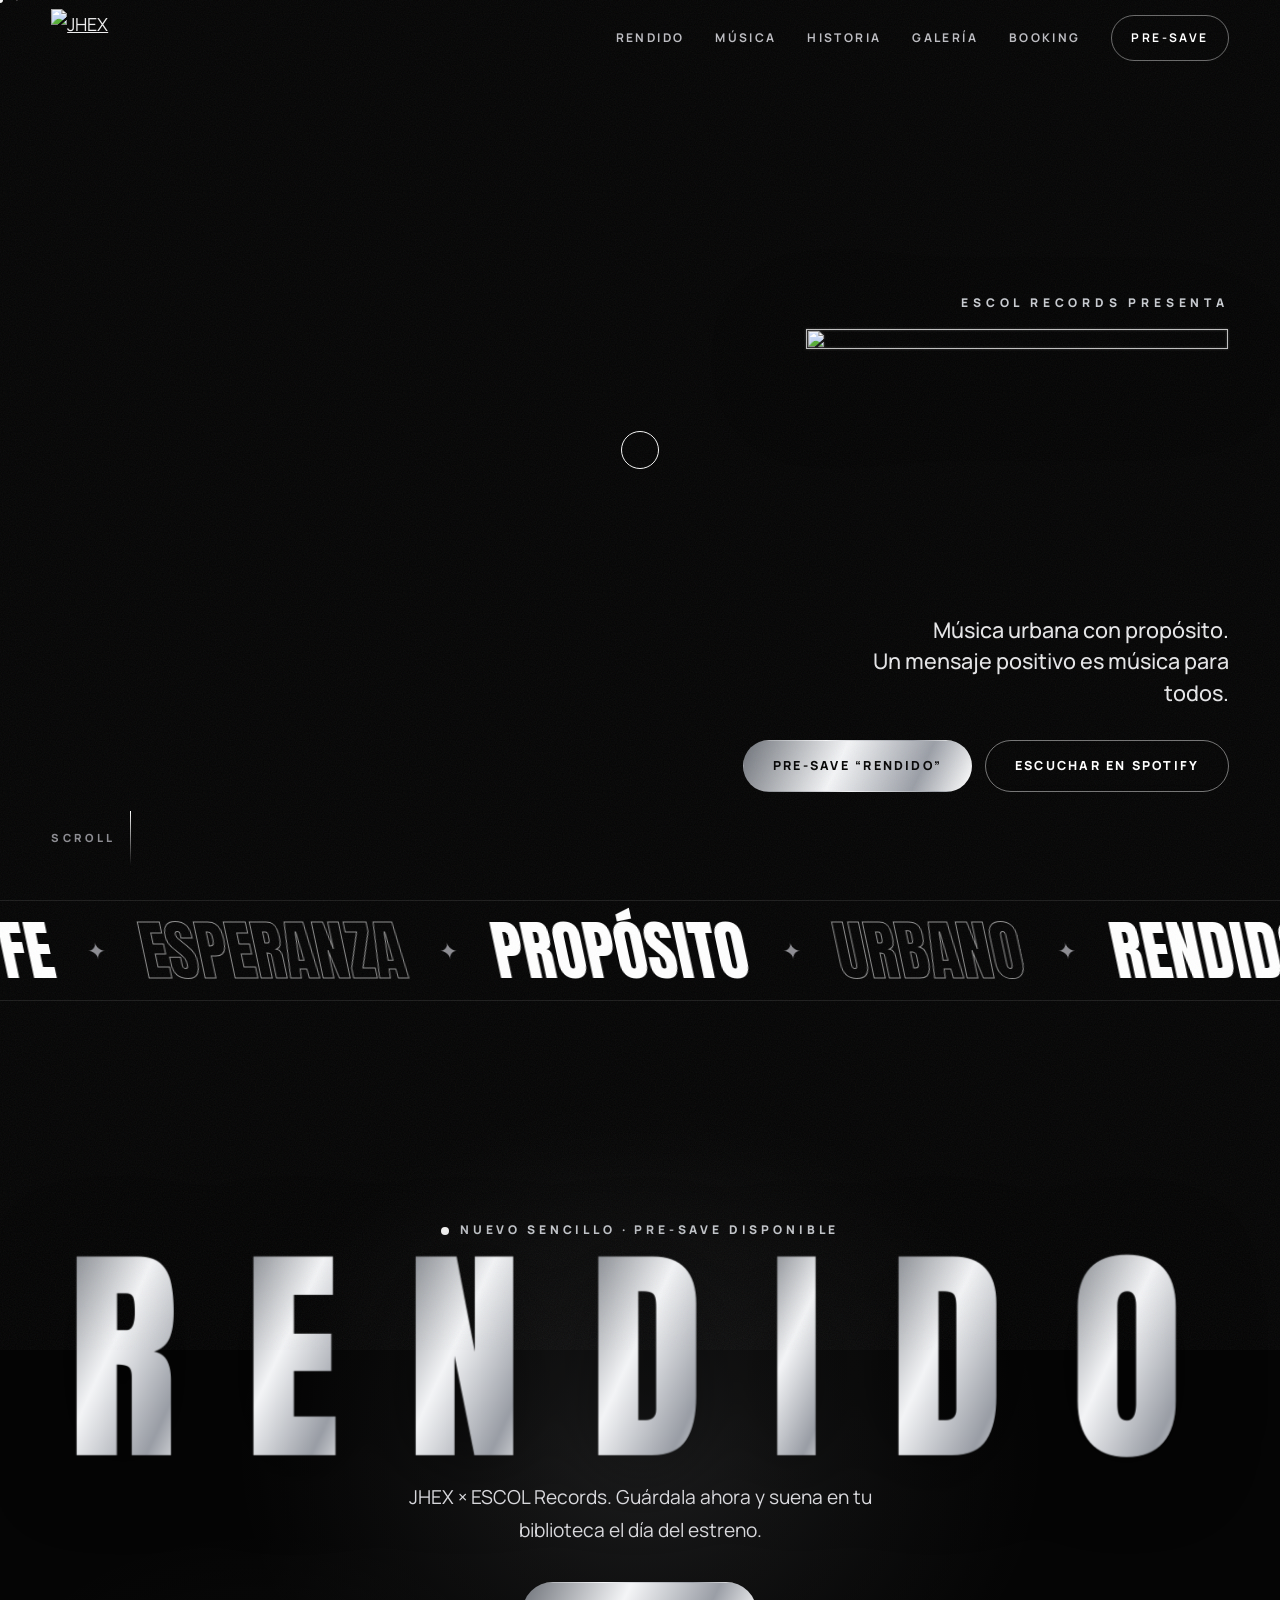
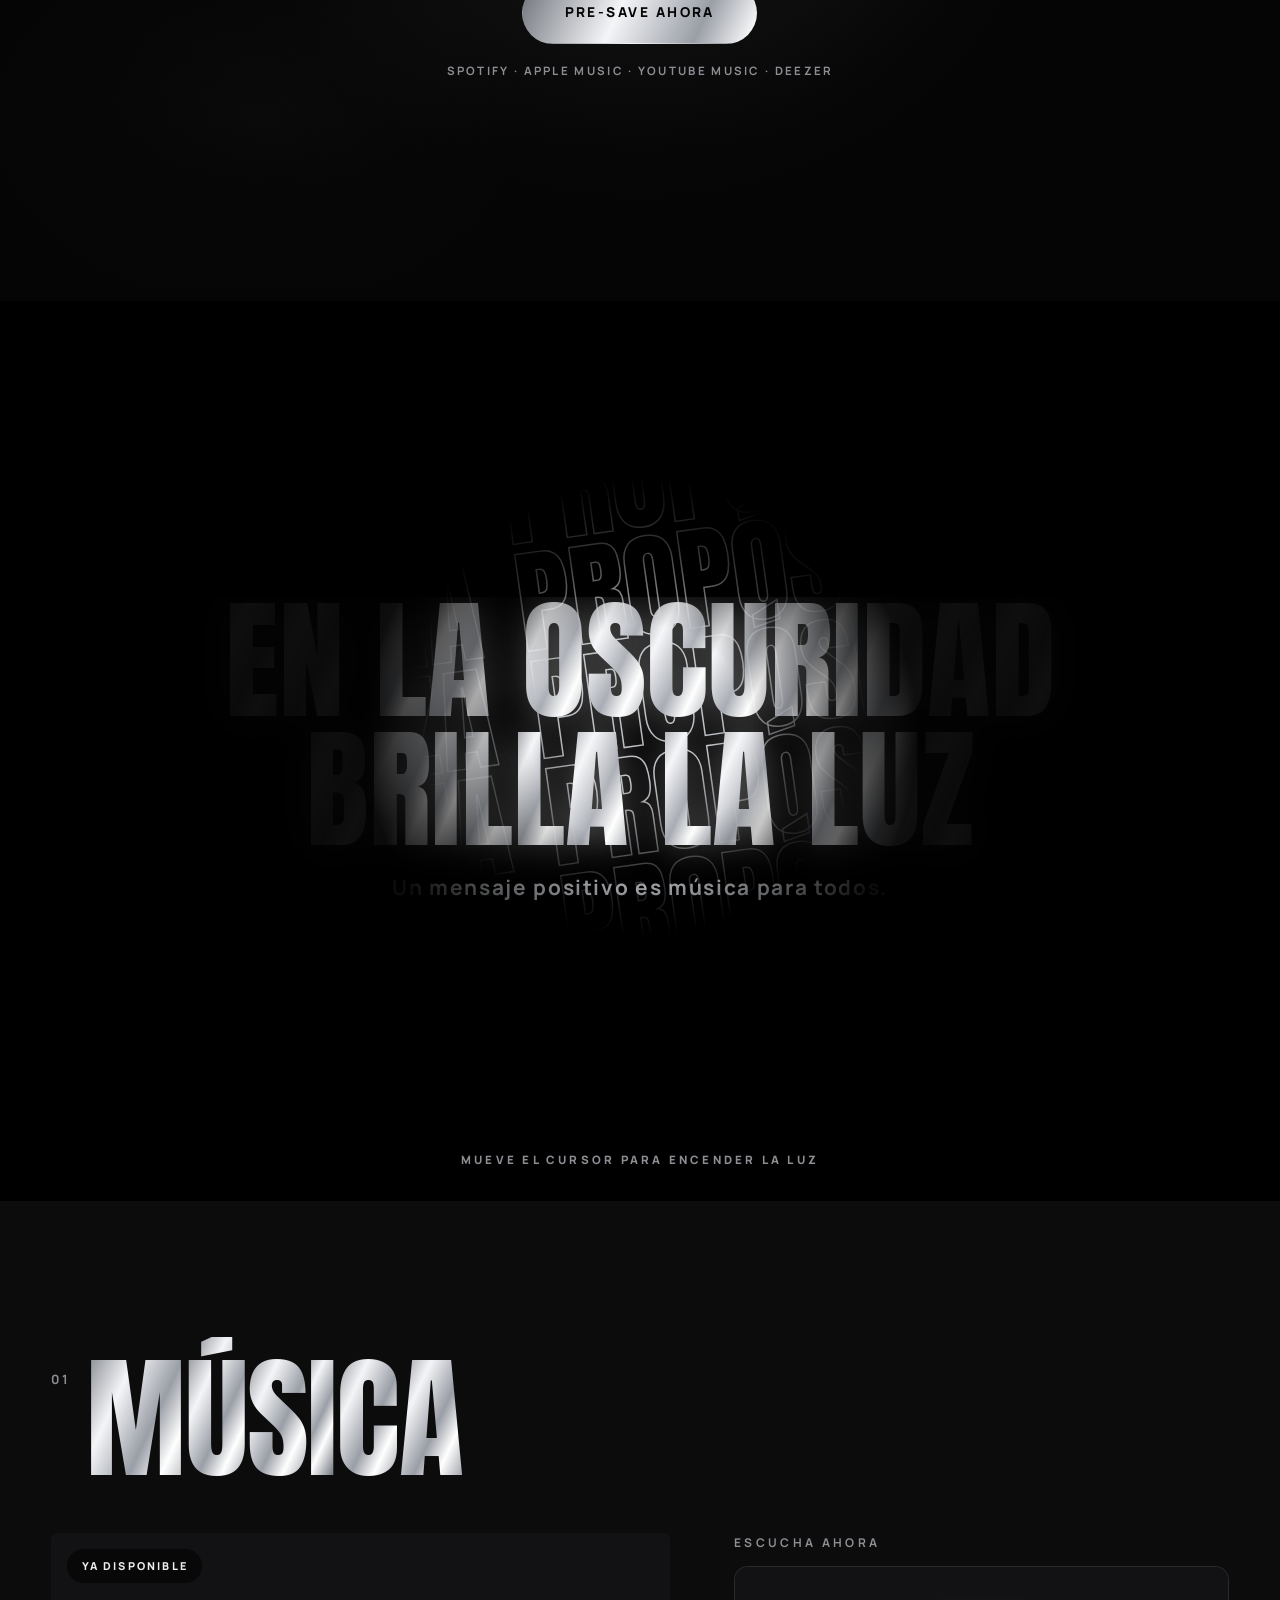
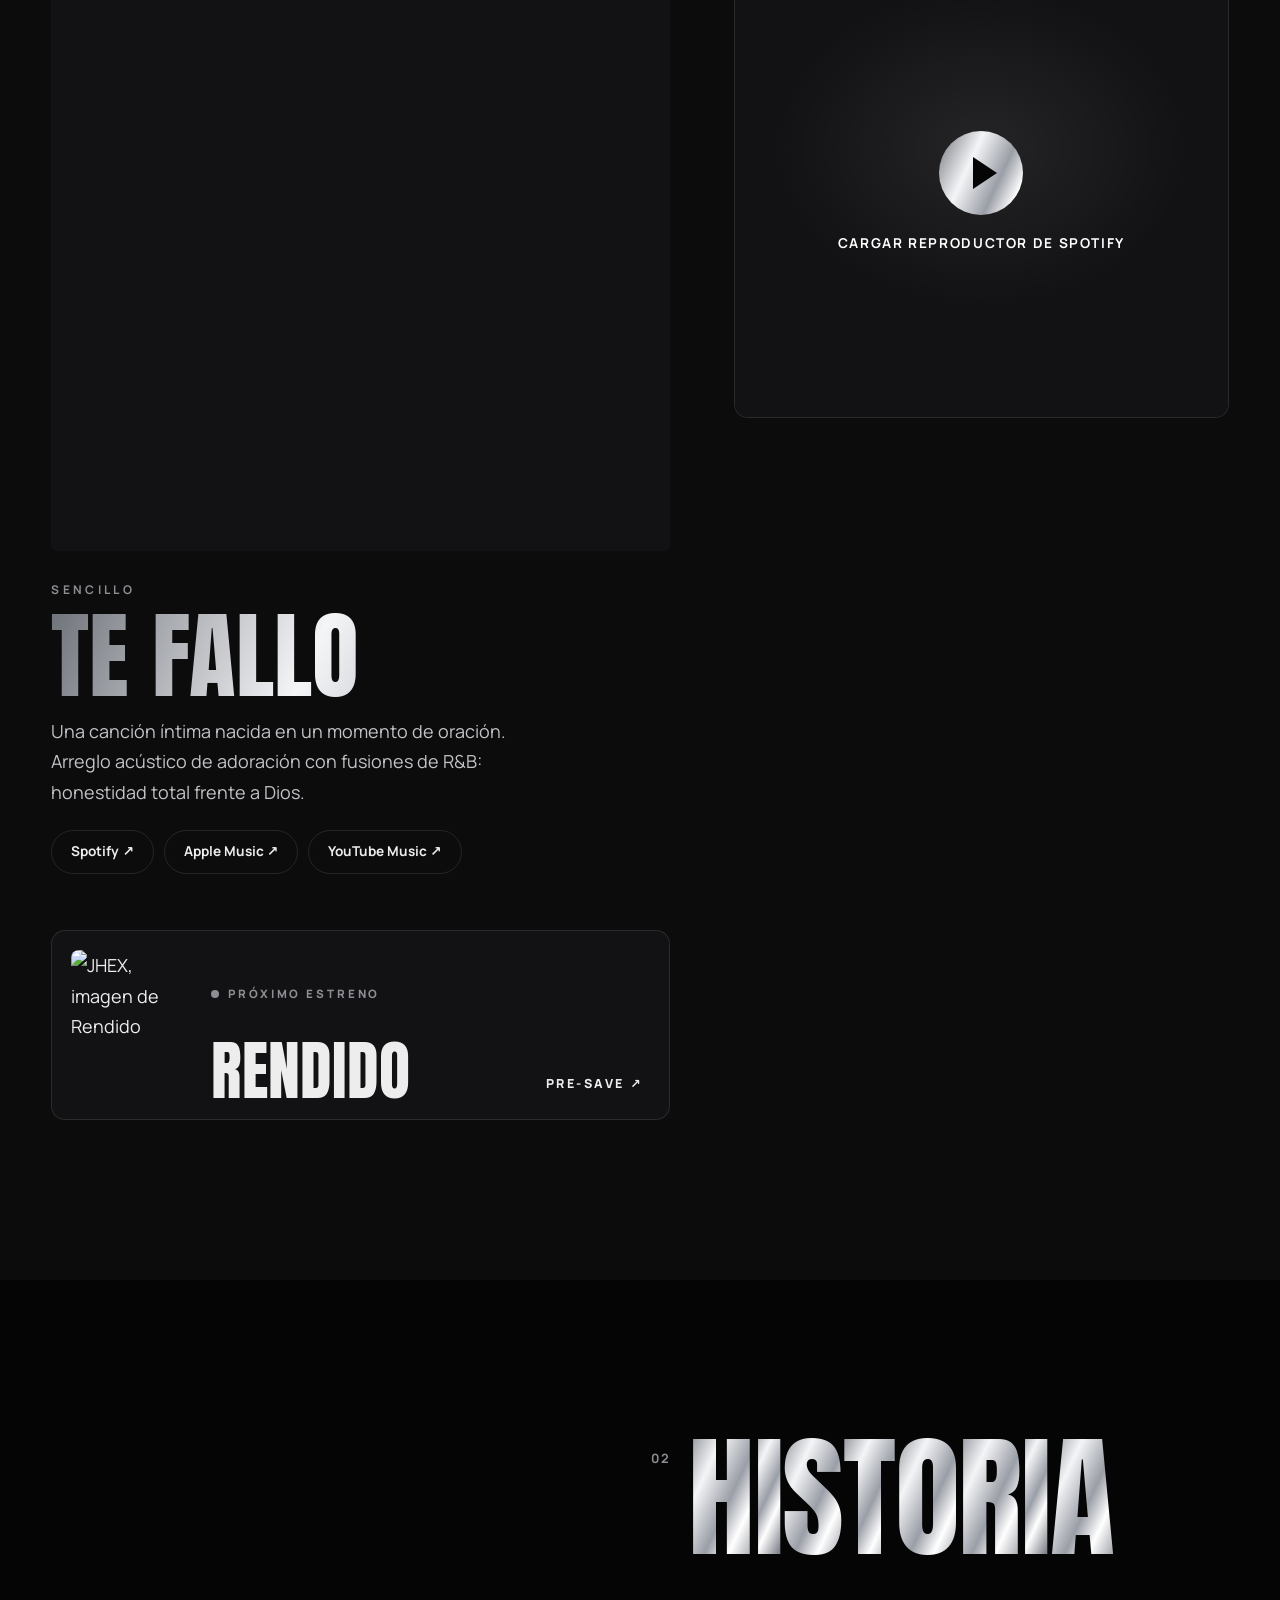
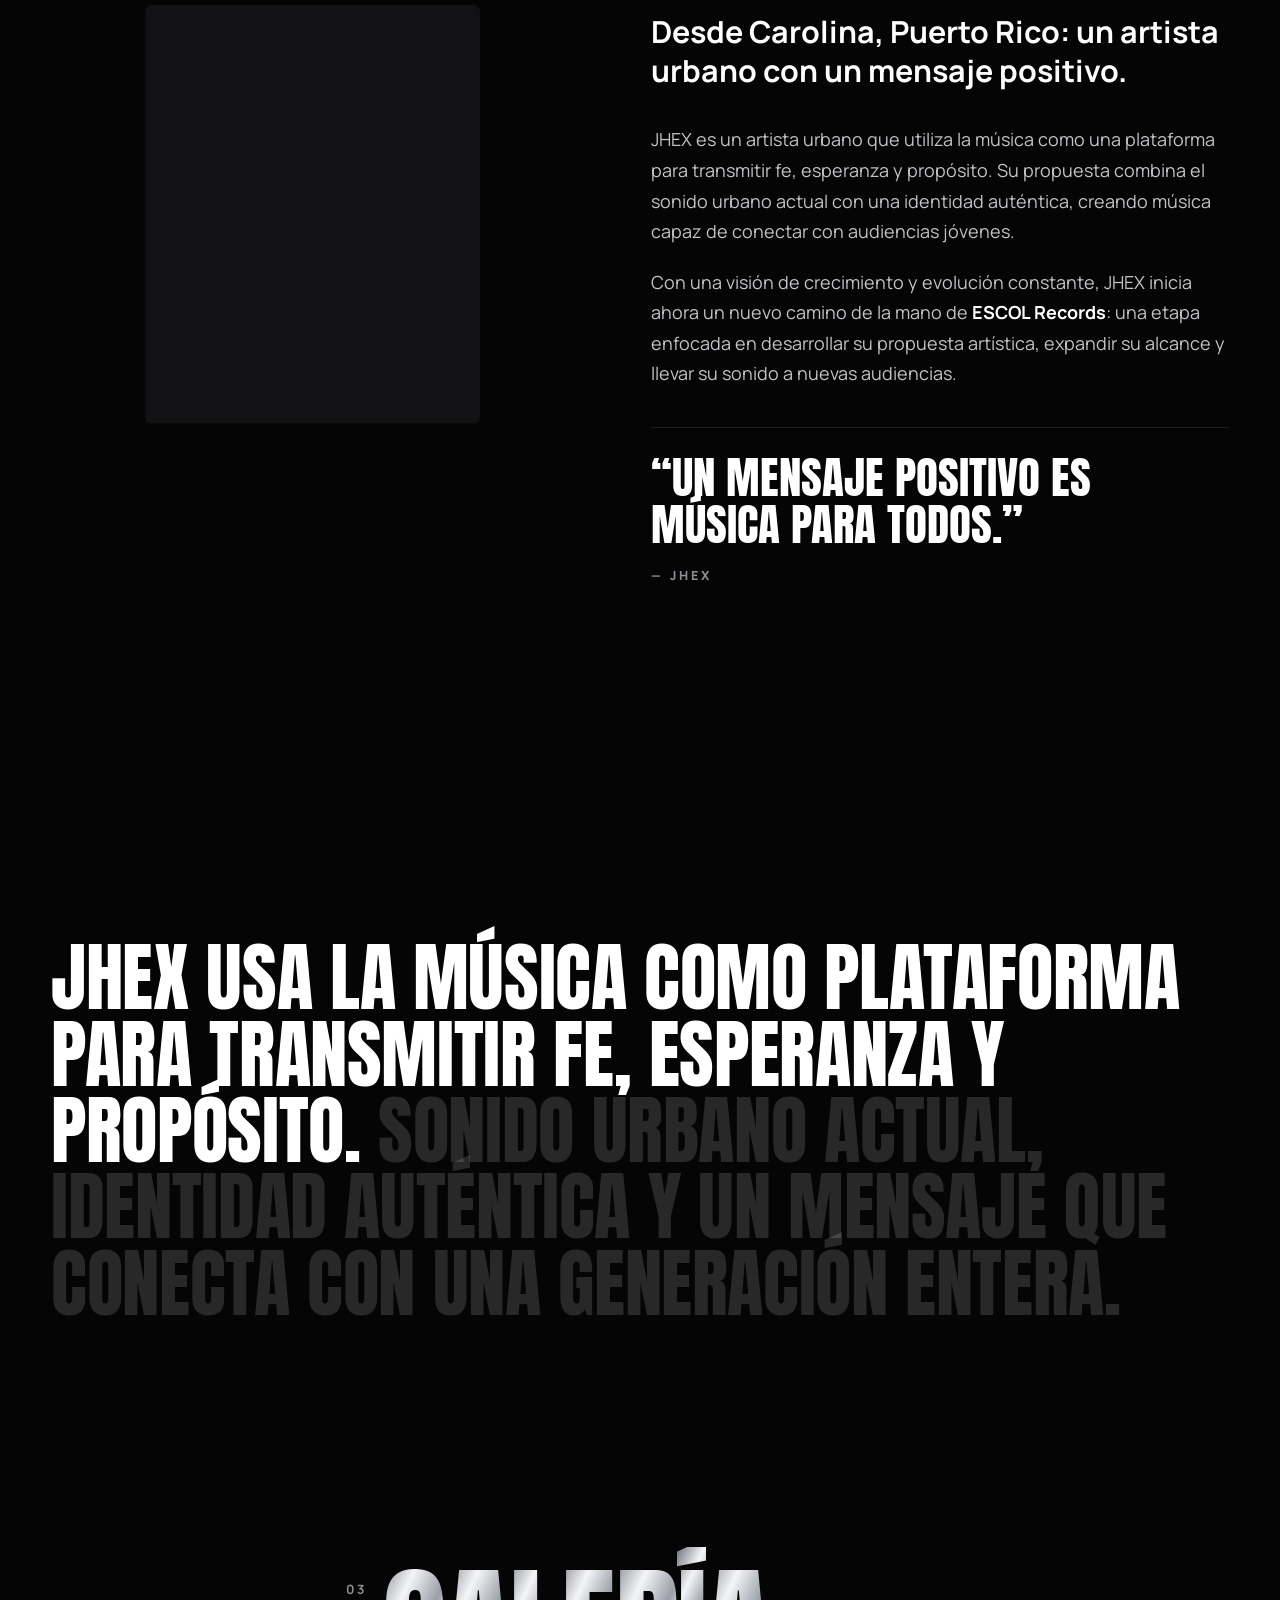
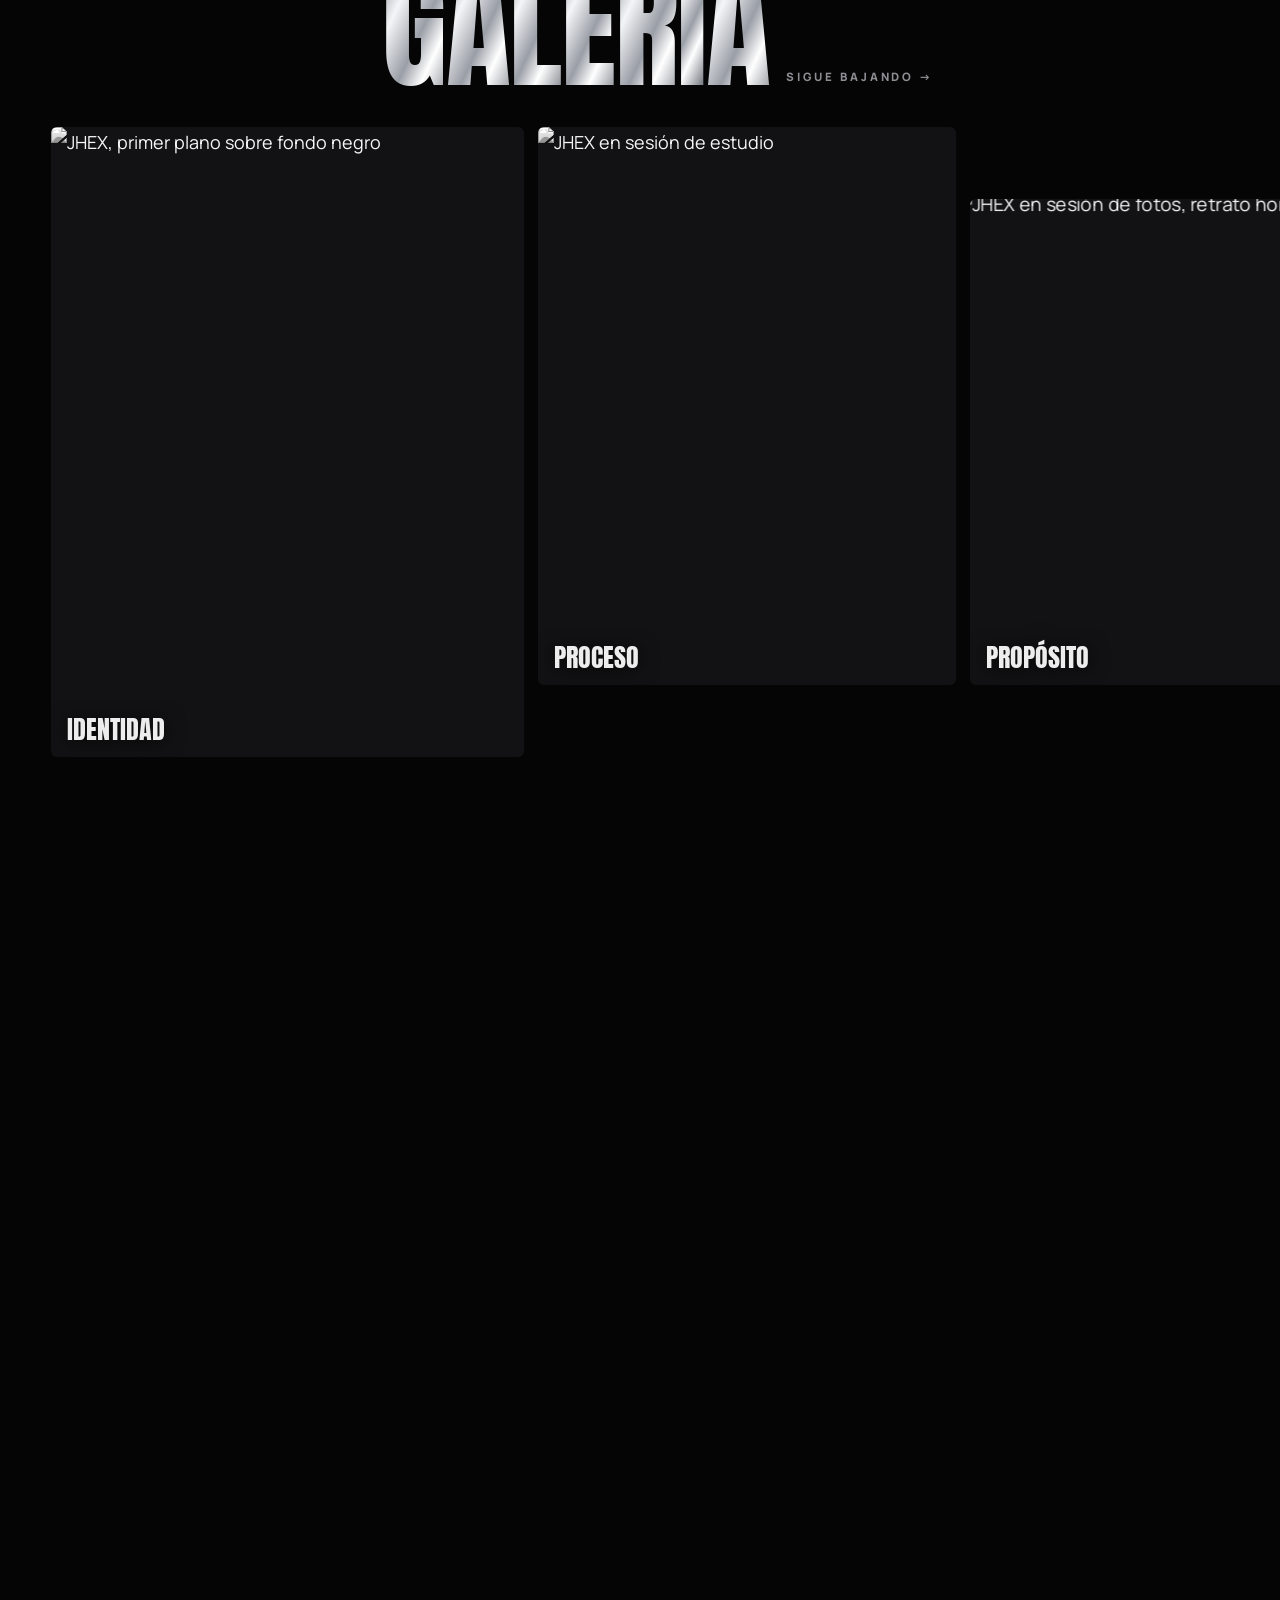
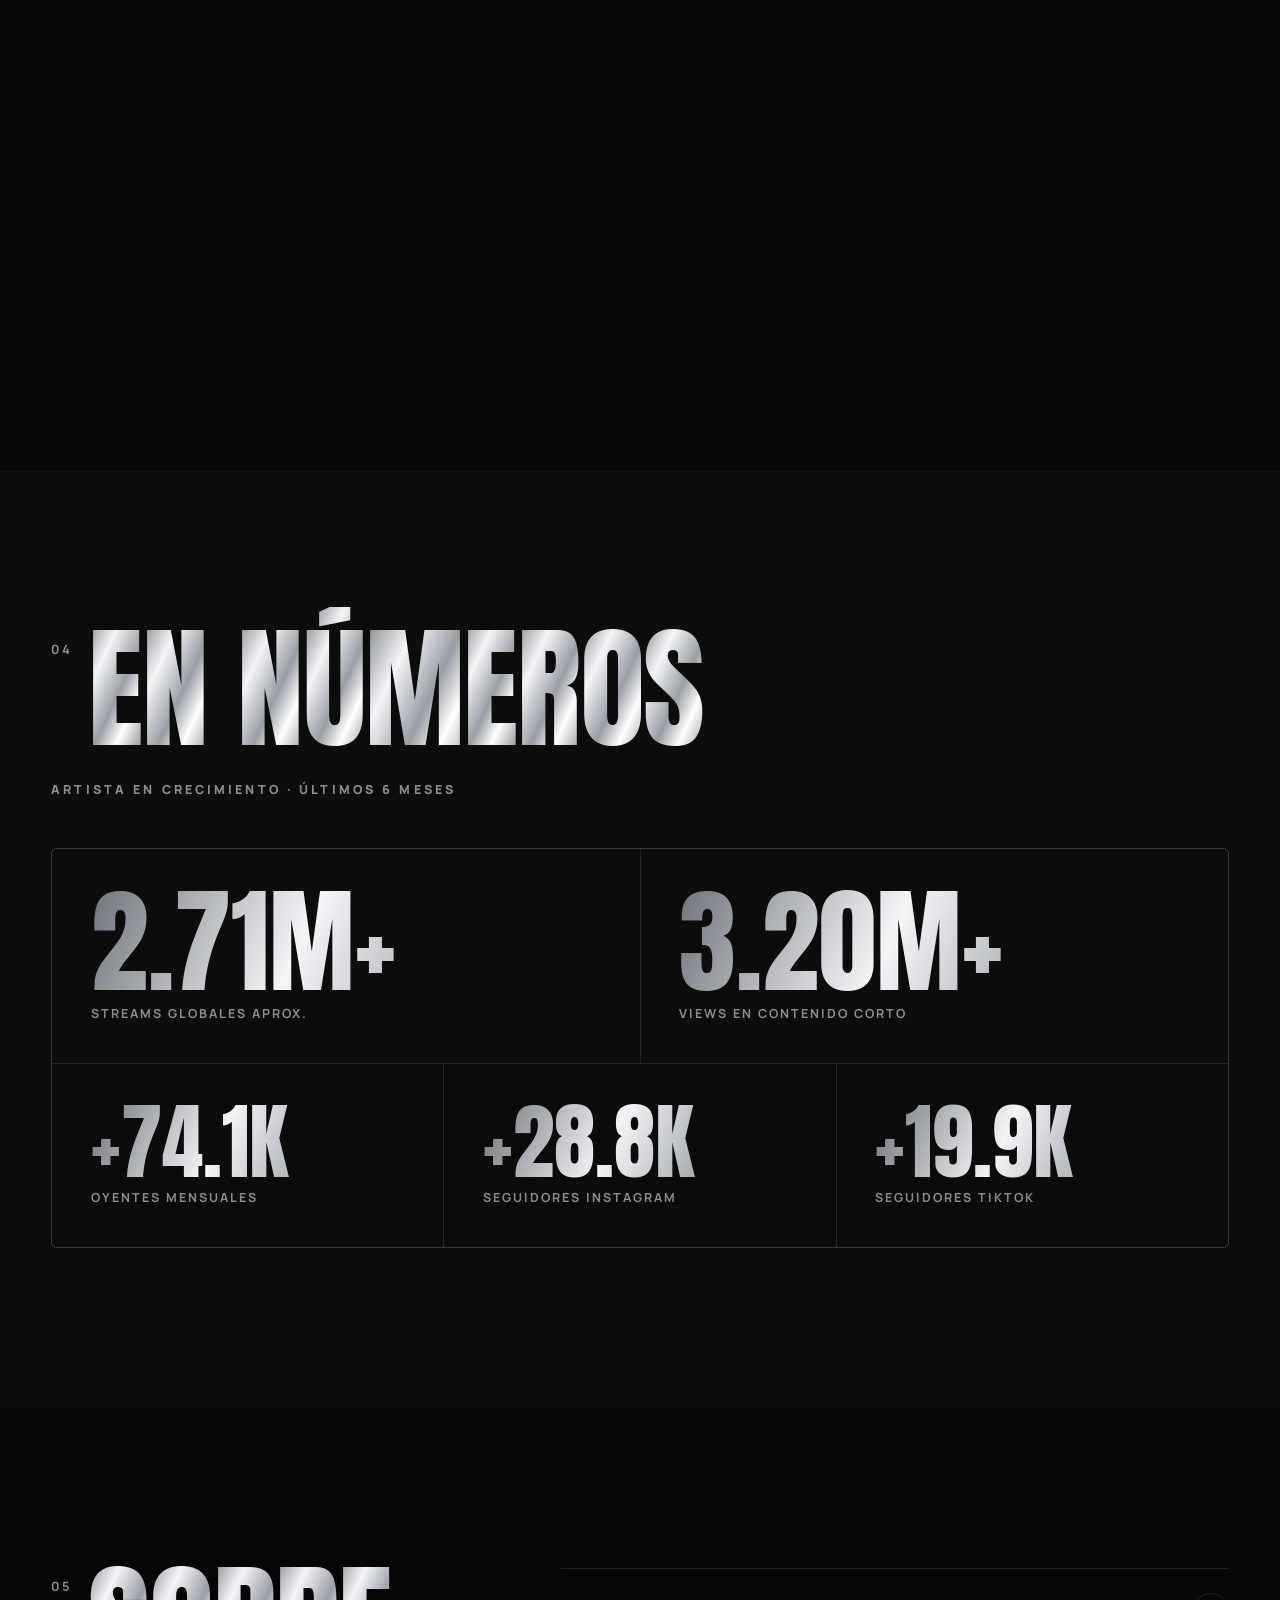
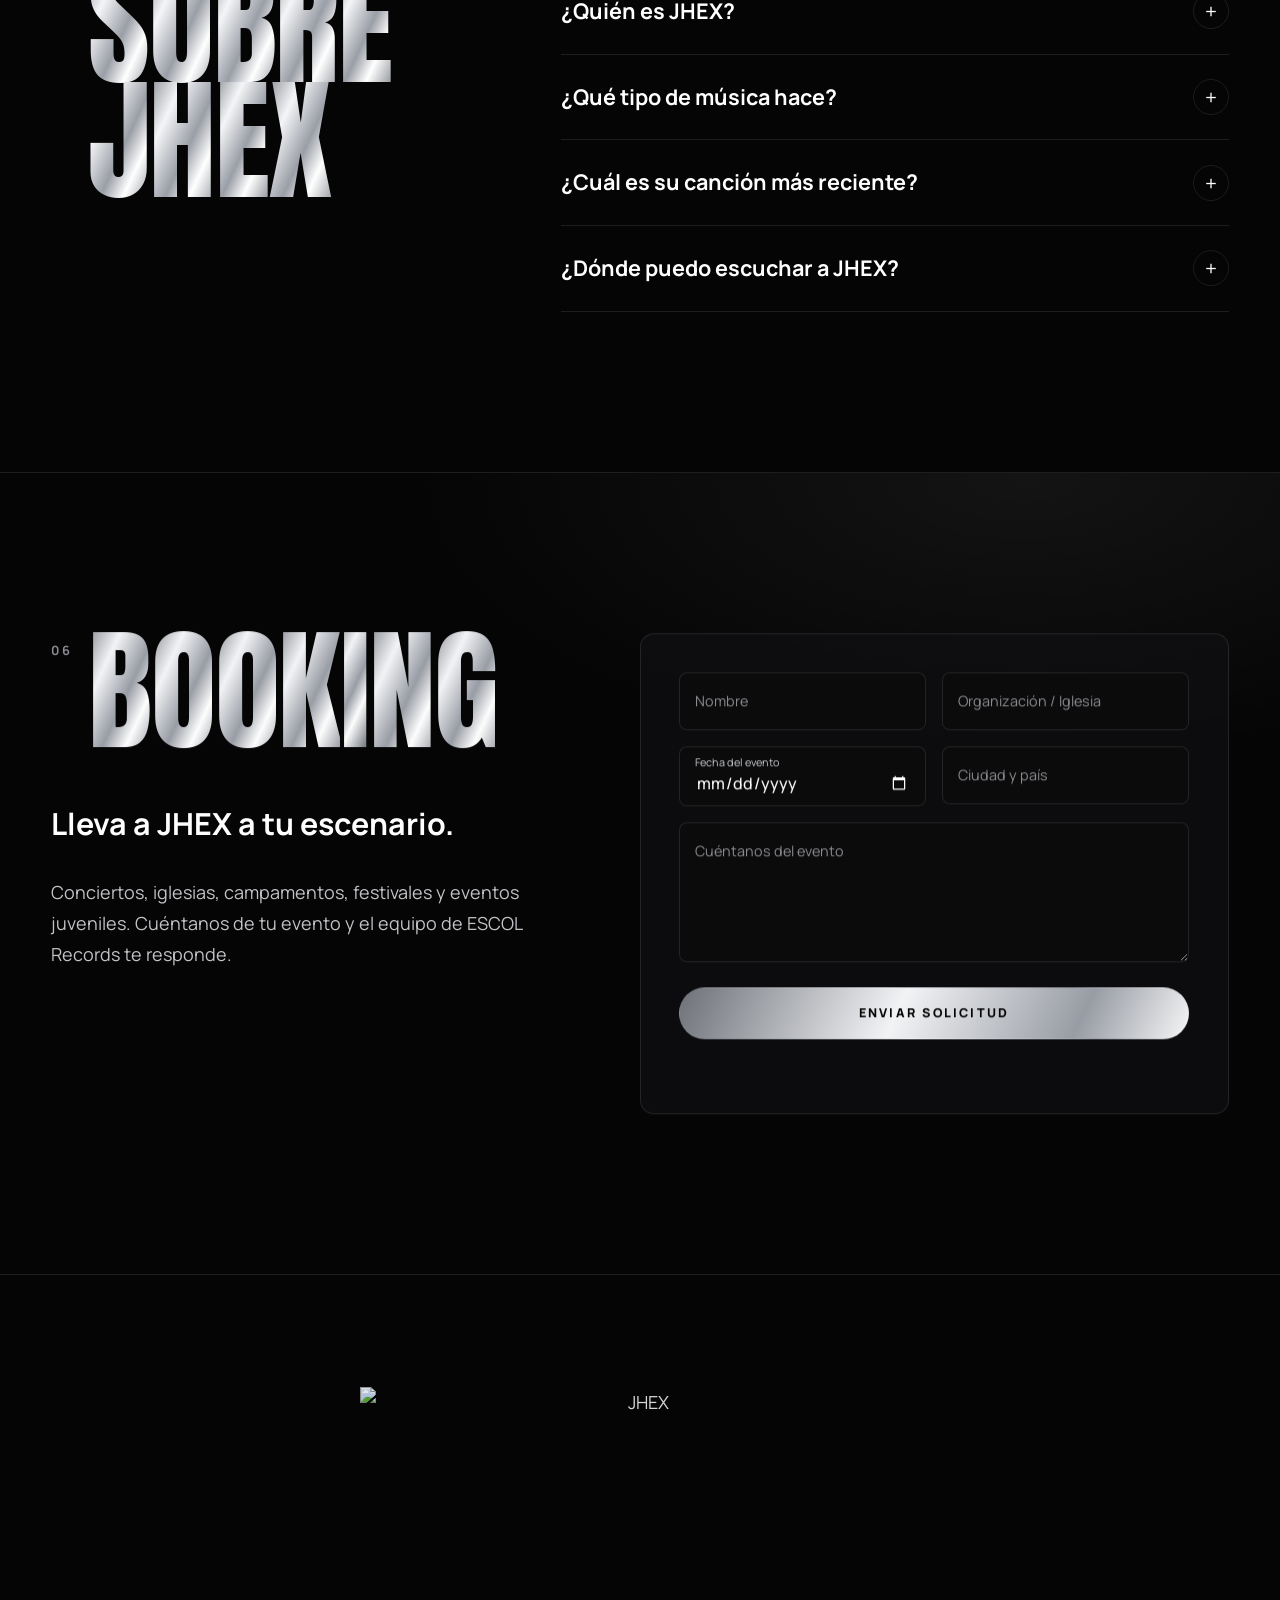
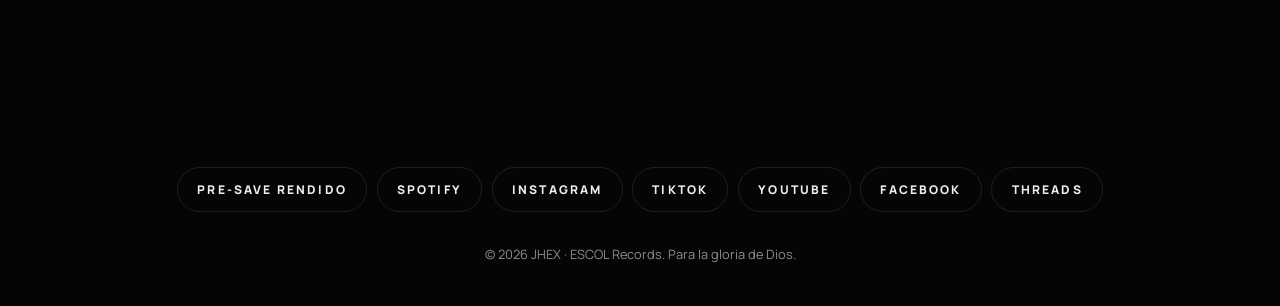
==== commit 12beb89f: "Fotos nuevas solo para Rendido y rostro visible en celular - Te fallo vuelve a una foto de la sesión" ====
--- a/index.html
+++ b/index.html
@@ -43,7 +43,7 @@
   <link rel="preconnect" href="https://fonts.gstatic.com" crossorigin>
   <link rel="preload" as="image" href="https://res.cloudinary.com/dawxjcvf/image/upload/e_trim/f_auto,q_auto,w_900/ChatGPT_Image_Oct_6_2026_03_35_01_PM-1.png" fetchpriority="high">
   <link href="https://fonts.googleapis.com/css2?family=Anton&family=Manrope:wght@400;500;700;800&display=swap" rel="stylesheet">
-  <link rel="stylesheet" href="styles.css?v=202610072013">
+  <link rel="stylesheet" href="styles.css?v=202610072021">
   <script>document.documentElement.classList.replace('no-js', 'js');</script>
 
   <!-- Datos estructurados (SEO + motores de IA) -->
@@ -245,9 +245,9 @@
             <article class="release" data-reveal>
               <a class="release__art" href="https://open.spotify.com/artist/4xVN5eUUxtTH7iGqwOoDQ2" target="_blank" rel="noopener" data-play aria-label="Escuchar a JHEX en Spotify">
                 <img loading="lazy" decoding="async"
-                  src="https://res.cloudinary.com/dawxjcvf/image/upload/c_fill,g_face,w_900,h_900,f_auto,q_auto/jhex_foto_2_low_Reel_de_Instagram.jpg"
-                  srcset="https://res.cloudinary.com/dawxjcvf/image/upload/c_fill,g_face,w_600,h_600,f_auto,q_auto/jhex_foto_2_low_Reel_de_Instagram.jpg 600w,
-                          https://res.cloudinary.com/dawxjcvf/image/upload/c_fill,g_face,w_900,h_900,f_auto,q_auto/jhex_foto_2_low_Reel_de_Instagram.jpg 900w"
+                  src="https://res.cloudinary.com/dawxjcvf/image/upload/c_fill,g_face,w_900,h_900,f_auto,q_auto/WhatsApp_Image_2026-09-28_at_14.23.38_1.jpg"
+                  srcset="https://res.cloudinary.com/dawxjcvf/image/upload/c_fill,g_face,w_600,h_600,f_auto,q_auto/WhatsApp_Image_2026-09-28_at_14.23.38_1.jpg 600w,
+                          https://res.cloudinary.com/dawxjcvf/image/upload/c_fill,g_face,w_900,h_900,f_auto,q_auto/WhatsApp_Image_2026-09-28_at_14.23.38_1.jpg 900w"
                   sizes="(max-width: 999px) 92vw, 40vw" width="900" height="900" alt="JHEX, imagen del sencillo Te fallo">
                 <span class="release__badge">Ya disponible</span>
               </a>
@@ -264,6 +264,7 @@
             </article>
 
             <a class="prev" href="https://escol.io/rendido" target="_blank" rel="noopener" data-reveal data-presave>
+              <img class="prev__img" loading="lazy" decoding="async" src="https://res.cloudinary.com/dawxjcvf/image/upload/c_fill,g_face,ar_4:5,w_240,f_auto,q_auto/jhex_foto_2_low_Reel_de_Instagram.jpg" srcset="https://res.cloudinary.com/dawxjcvf/image/upload/c_fill,g_face,ar_4:5,w_240,f_auto,q_auto/jhex_foto_2_low_Reel_de_Instagram.jpg 240w, https://res.cloudinary.com/dawxjcvf/image/upload/c_fill,g_face,ar_4:5,w_480,f_auto,q_auto/jhex_foto_2_low_Reel_de_Instagram.jpg 480w" sizes="120px" width="240" height="300" alt="JHEX, imagen de Rendido">
               <span class="prev__label"><i></i>Próximo estreno</span>
               <span class="prev__title">Rendido</span>
               <span class="prev__cta">Pre-save ↗</span>
@@ -476,7 +477,7 @@
   <script src="js/vendor/gsap.min.js" defer></script>
   <script src="js/vendor/ScrollTrigger.min.js" defer></script>
   <script src="js/vendor/lenis.min.js" defer></script>
-  <script src="script.js?v=202610072013" defer></script>
-  <script src="js/interactive.js?v=202610072013" defer></script>
+  <script src="script.js?v=202610072021" defer></script>
+  <script src="js/interactive.js?v=202610072021" defer></script>
 </body>
 </html>
--- a/styles.css
+++ b/styles.css
@@ -263,14 +263,15 @@
 @keyframes pulse { 70% { box-shadow: 0 0 0 10px rgba(255, 255, 255, 0); } 100% { box-shadow: 0 0 0 0 rgba(255, 255, 255, 0); } }
 .release__links { display: flex; flex-wrap: wrap; gap: .6rem; margin-top: 1.4rem; }
 .prev {
-  display: grid; grid-template-columns: 1fr auto; align-items: end; gap: .3rem 1rem; padding: 1.6rem 1.8rem; border-radius: 14px;
+  display: grid; grid-template-columns: auto 1fr auto; align-items: end; gap: .3rem 1.2rem; padding: 1.2rem 1.6rem 1.2rem 1.2rem; border-radius: 14px;
   border: 1px solid var(--line); background: var(--surface); text-decoration: none; transition: border-color .3s, background-color .3s, color .3s;
 }
 .prev:hover { border-color: #fff; background: #fff; color: #000; }
-.prev__label { grid-column: 1 / -1; display: inline-flex; align-items: center; gap: .6rem; font-size: .72rem; font-weight: 800; letter-spacing: .25em; text-transform: uppercase; color: var(--muted); }
+.prev__img { grid-row: 1 / 3; width: clamp(4.5rem, 12vw, 7.5rem); aspect-ratio: 4 / 5; height: auto; object-fit: cover; border-radius: 8px; align-self: center; }
+.prev__label { grid-column: 2 / -1; display: inline-flex; align-items: center; gap: .6rem; font-size: .72rem; font-weight: 800; letter-spacing: .25em; text-transform: uppercase; color: var(--muted); }
 .prev__label i { width: 8px; height: 8px; border-radius: 50%; background: currentColor; animation: pulse 1.8s infinite; }
 .prev__title { font: 400 clamp(2.6rem, 1.8rem + 3vw, 4rem)/.9 var(--display); text-transform: uppercase; }
-.prev__cta { font-size: .78rem; font-weight: 800; letter-spacing: .2em; text-transform: uppercase; padding-bottom: .4rem; }
+.prev__cta { white-space: nowrap; font-size: .78rem; font-weight: 800; letter-spacing: .2em; text-transform: uppercase; padding-bottom: .4rem; }
 
 /* Botón flotante de pre-save */
 .float-cta {
@@ -562,3 +563,19 @@
   .dark__pattern span:nth-child(4n) { color: rgba(201, 204, 209, .3); }
   .float-cta.is-muted { transform: translateY(140%); opacity: 0; pointer-events: none; }
 }
+
+/* Celular: el logo de la portada más compacto para dejar libre el rostro de la foto */
+@media (max-width: 767px) {
+  .hero__logo { width: min(58vw, 15rem); }
+  .hero__tag { font-size: .95rem; }
+}
+
+/* Celular: la cara de la foto queda arriba del logo */
+@media (max-width: 767px) {
+  .hero__media { top: -14%; bottom: auto; height: 114%; }
+}
+@media (max-width: 767px) and (max-height: 700px) {
+  .hero__media { top: -20%; height: 120%; }
+  .hero__logo { width: min(46vw, 11rem); }
+  .hero__tag { margin: .7rem 0 1rem; font-size: .9rem; }
+}
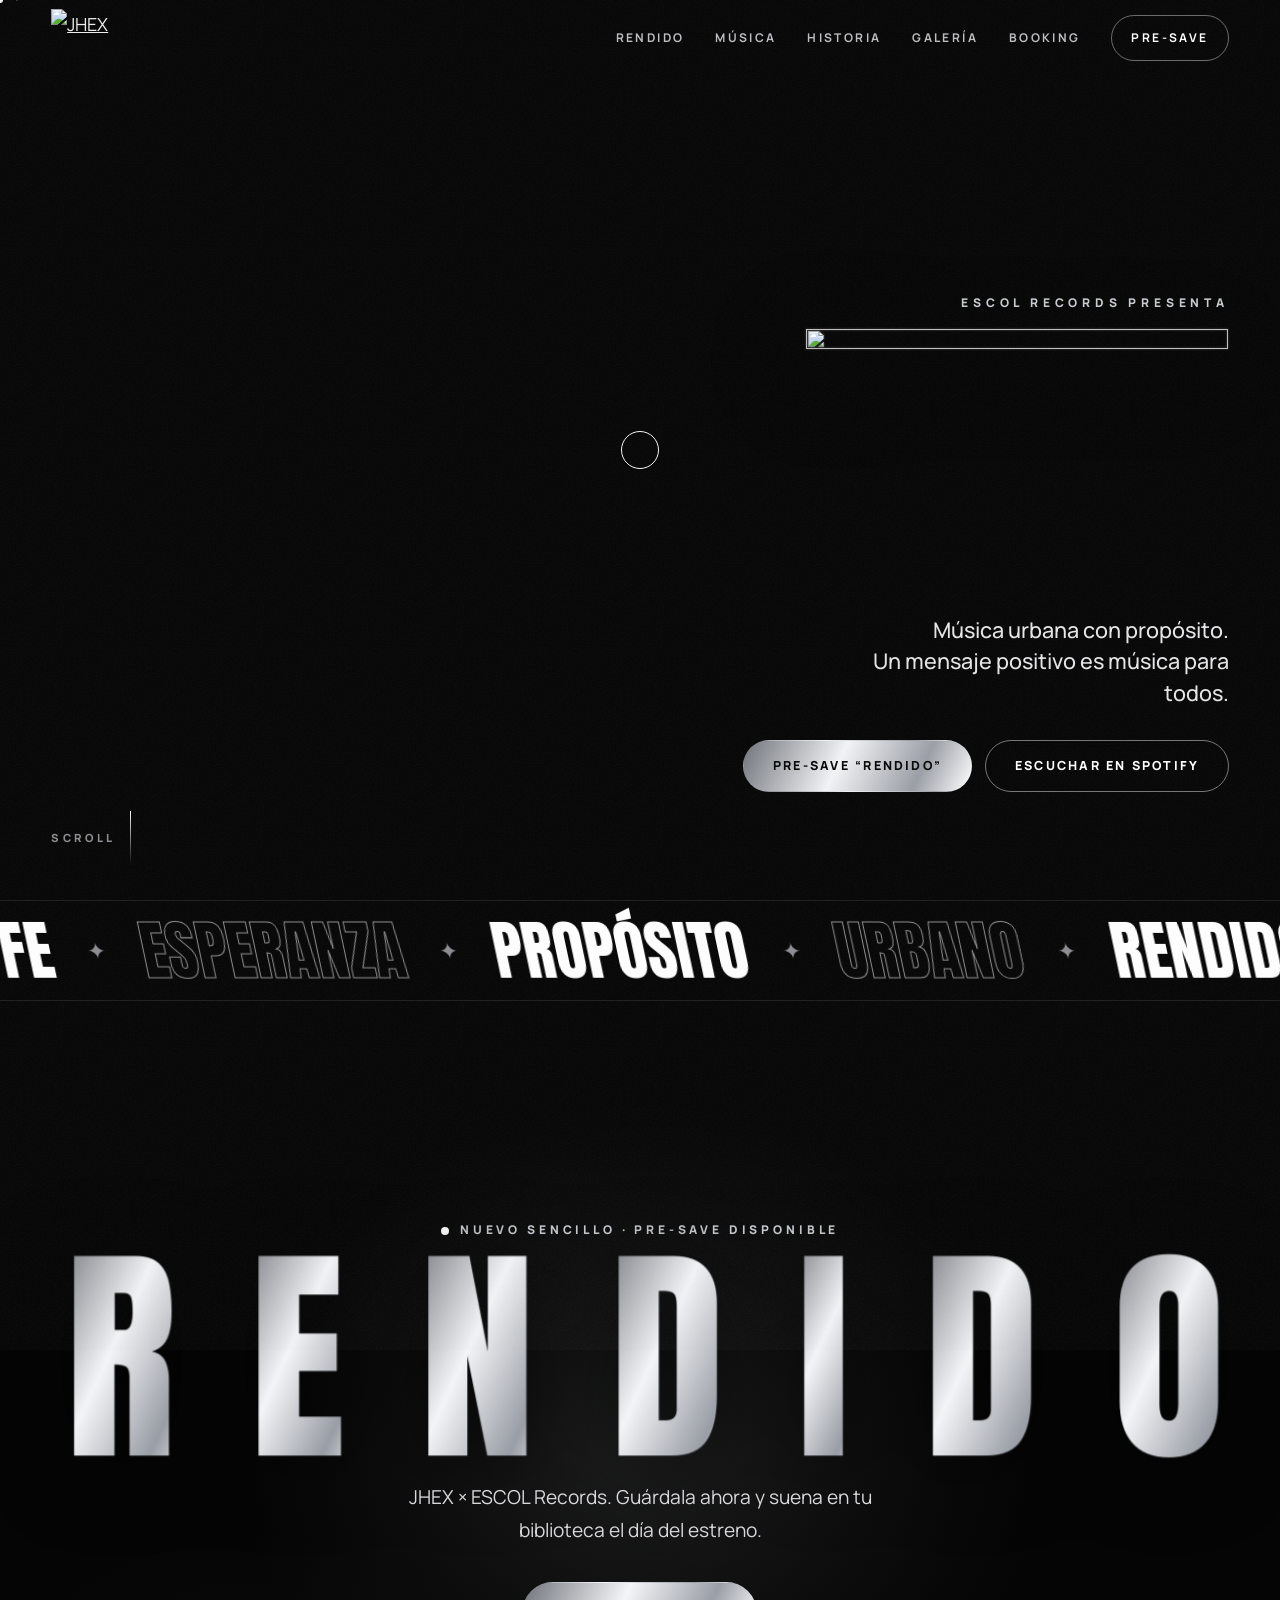
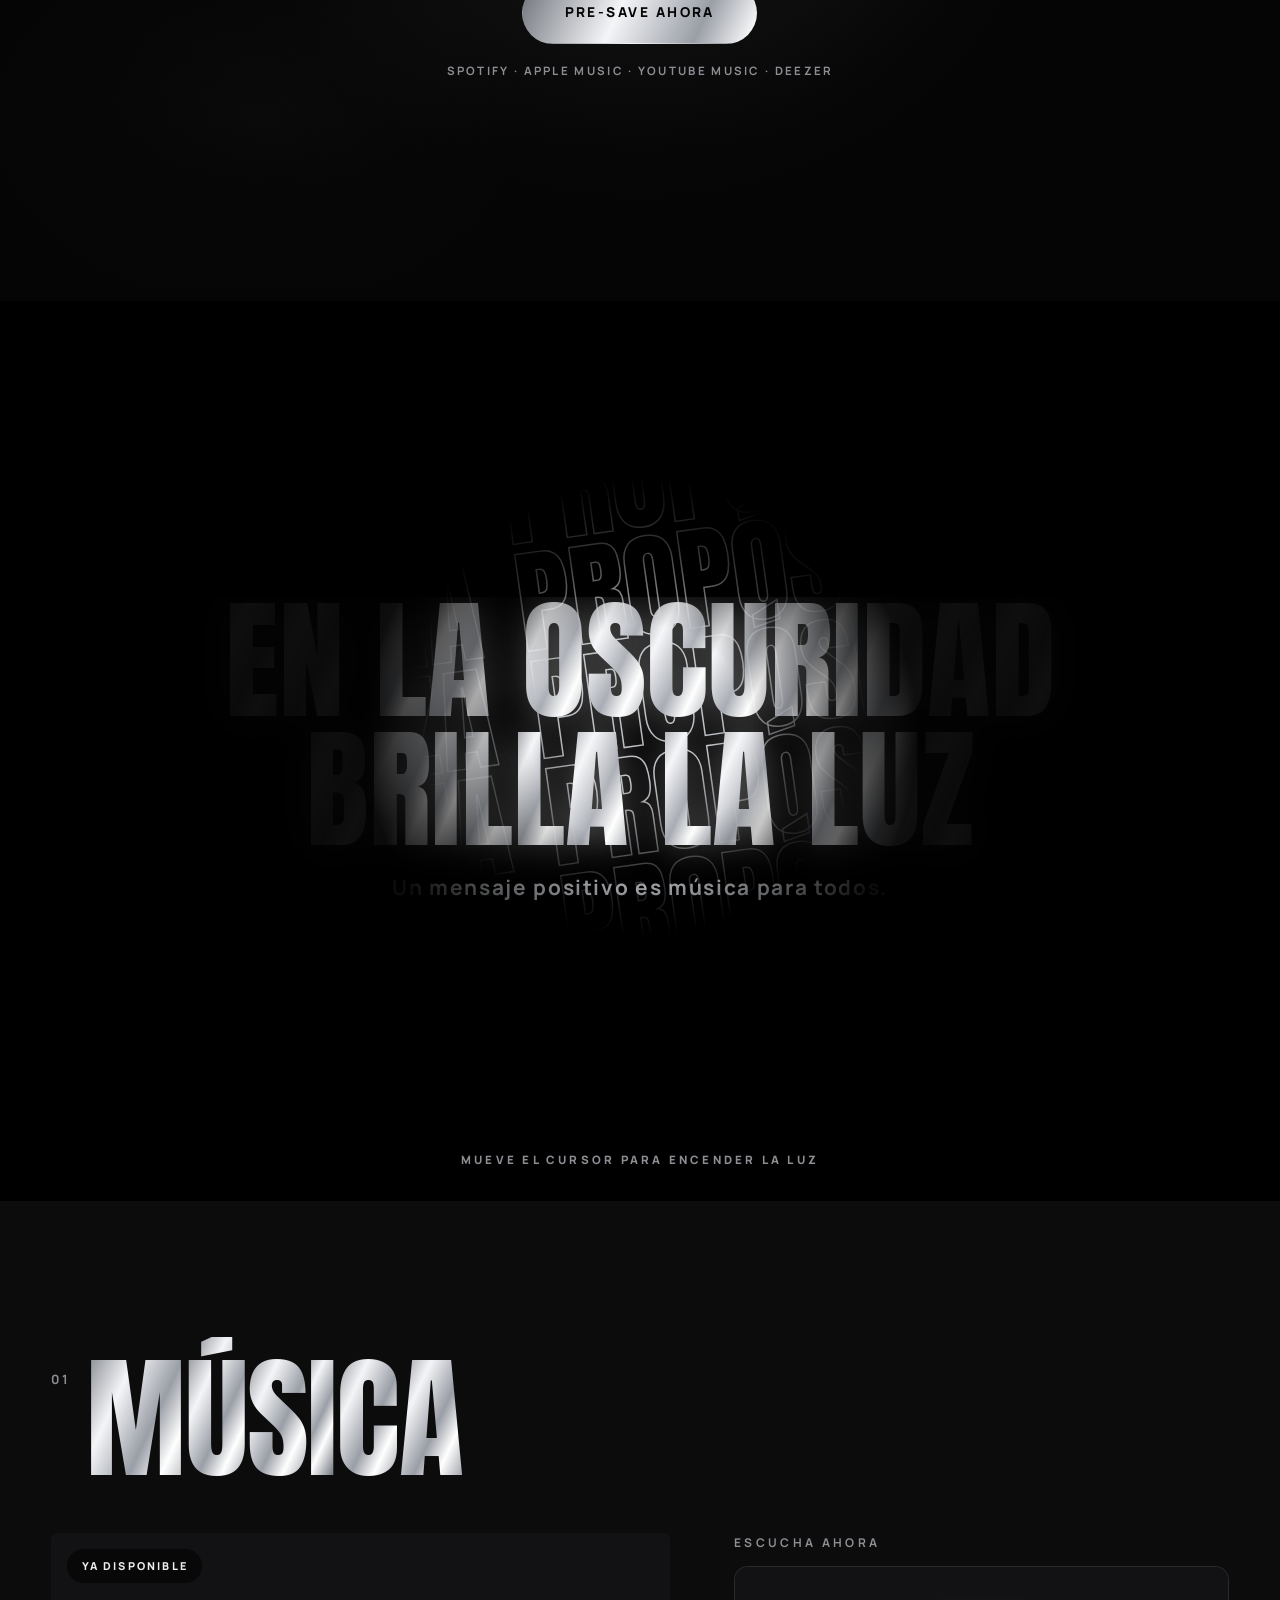
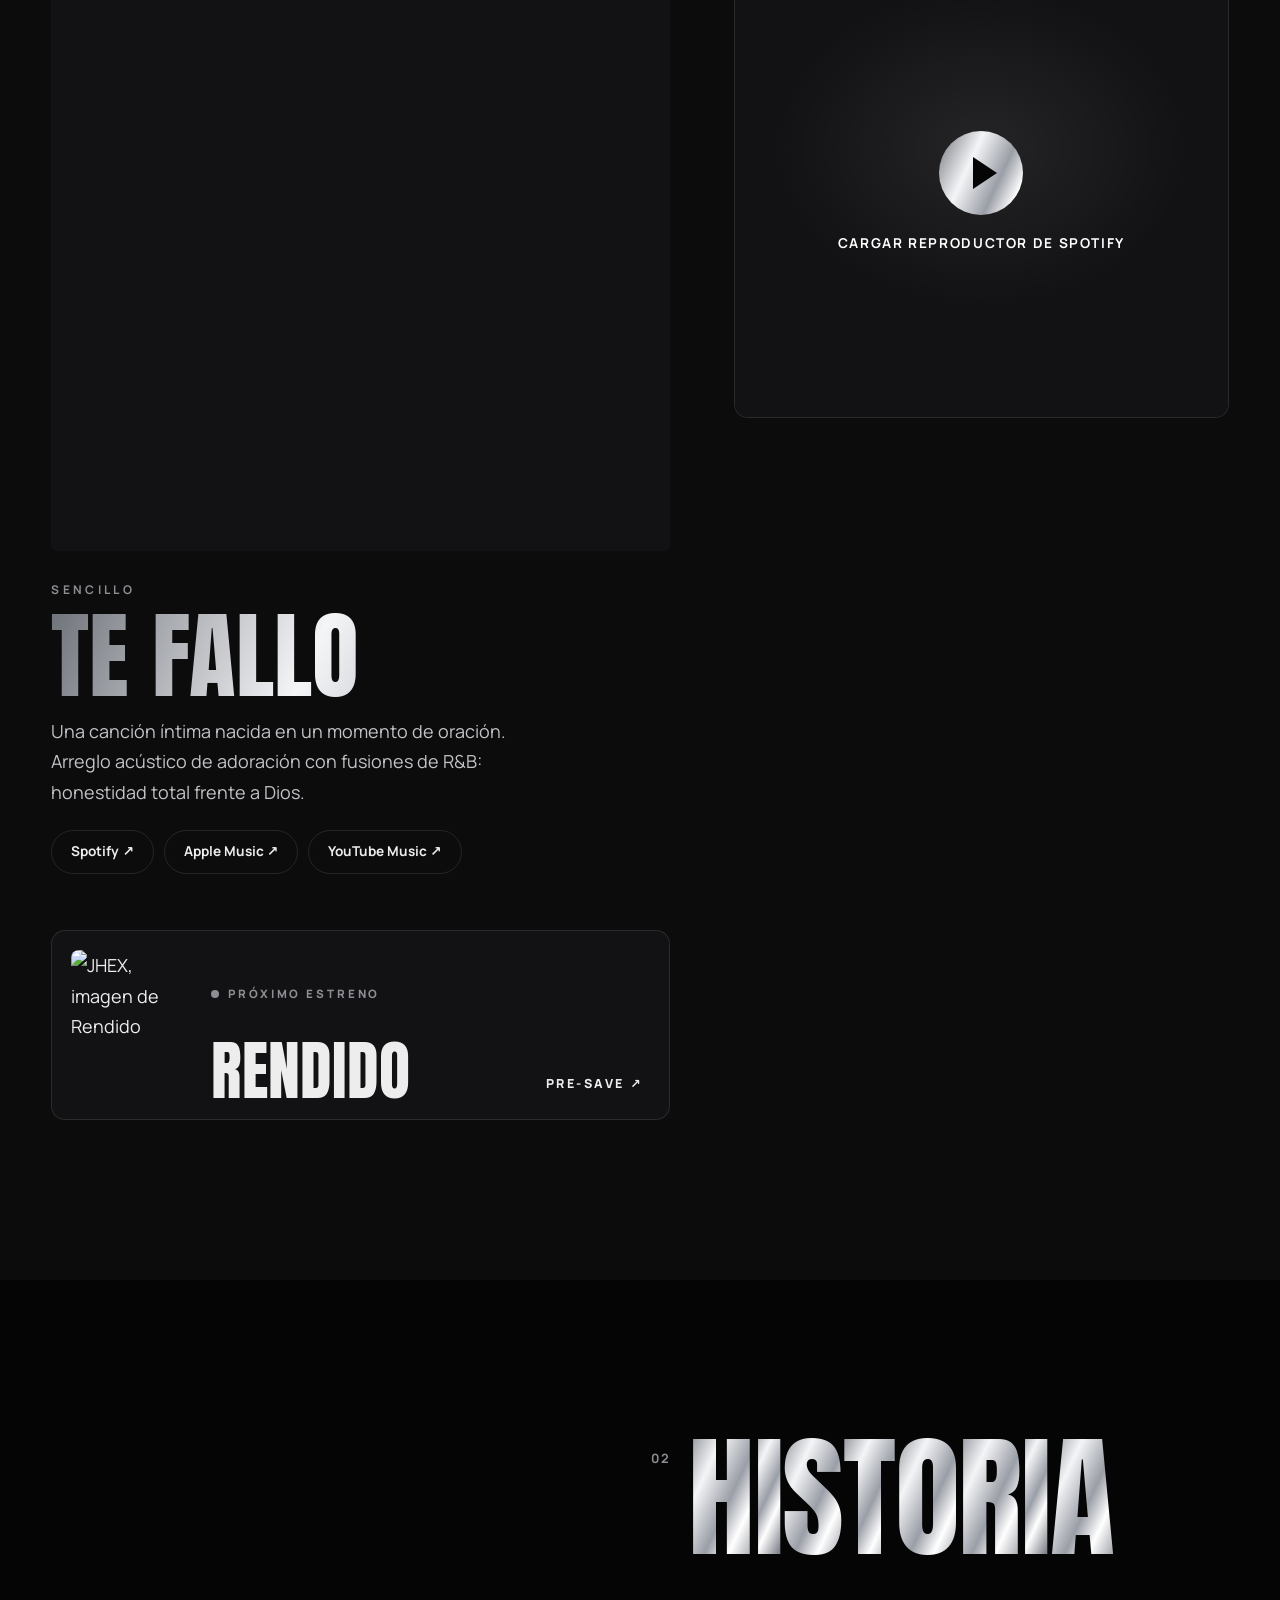
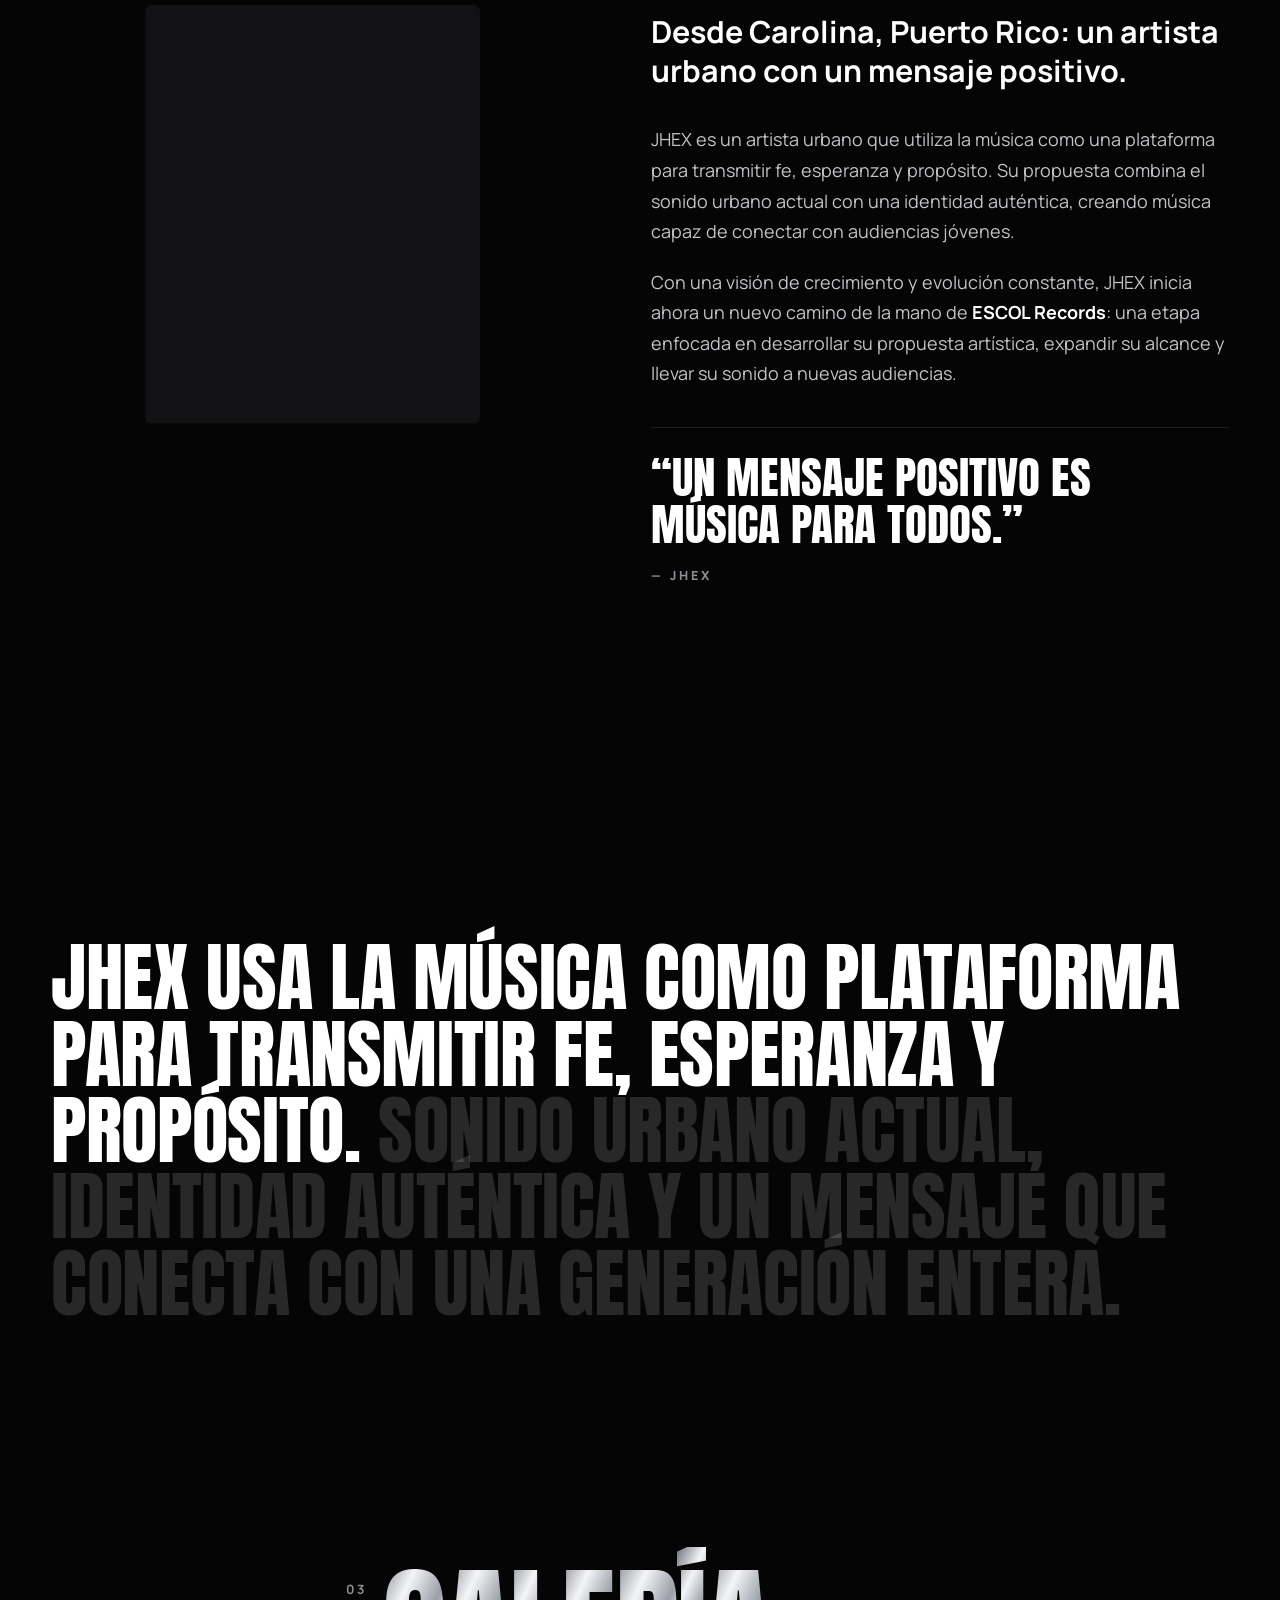
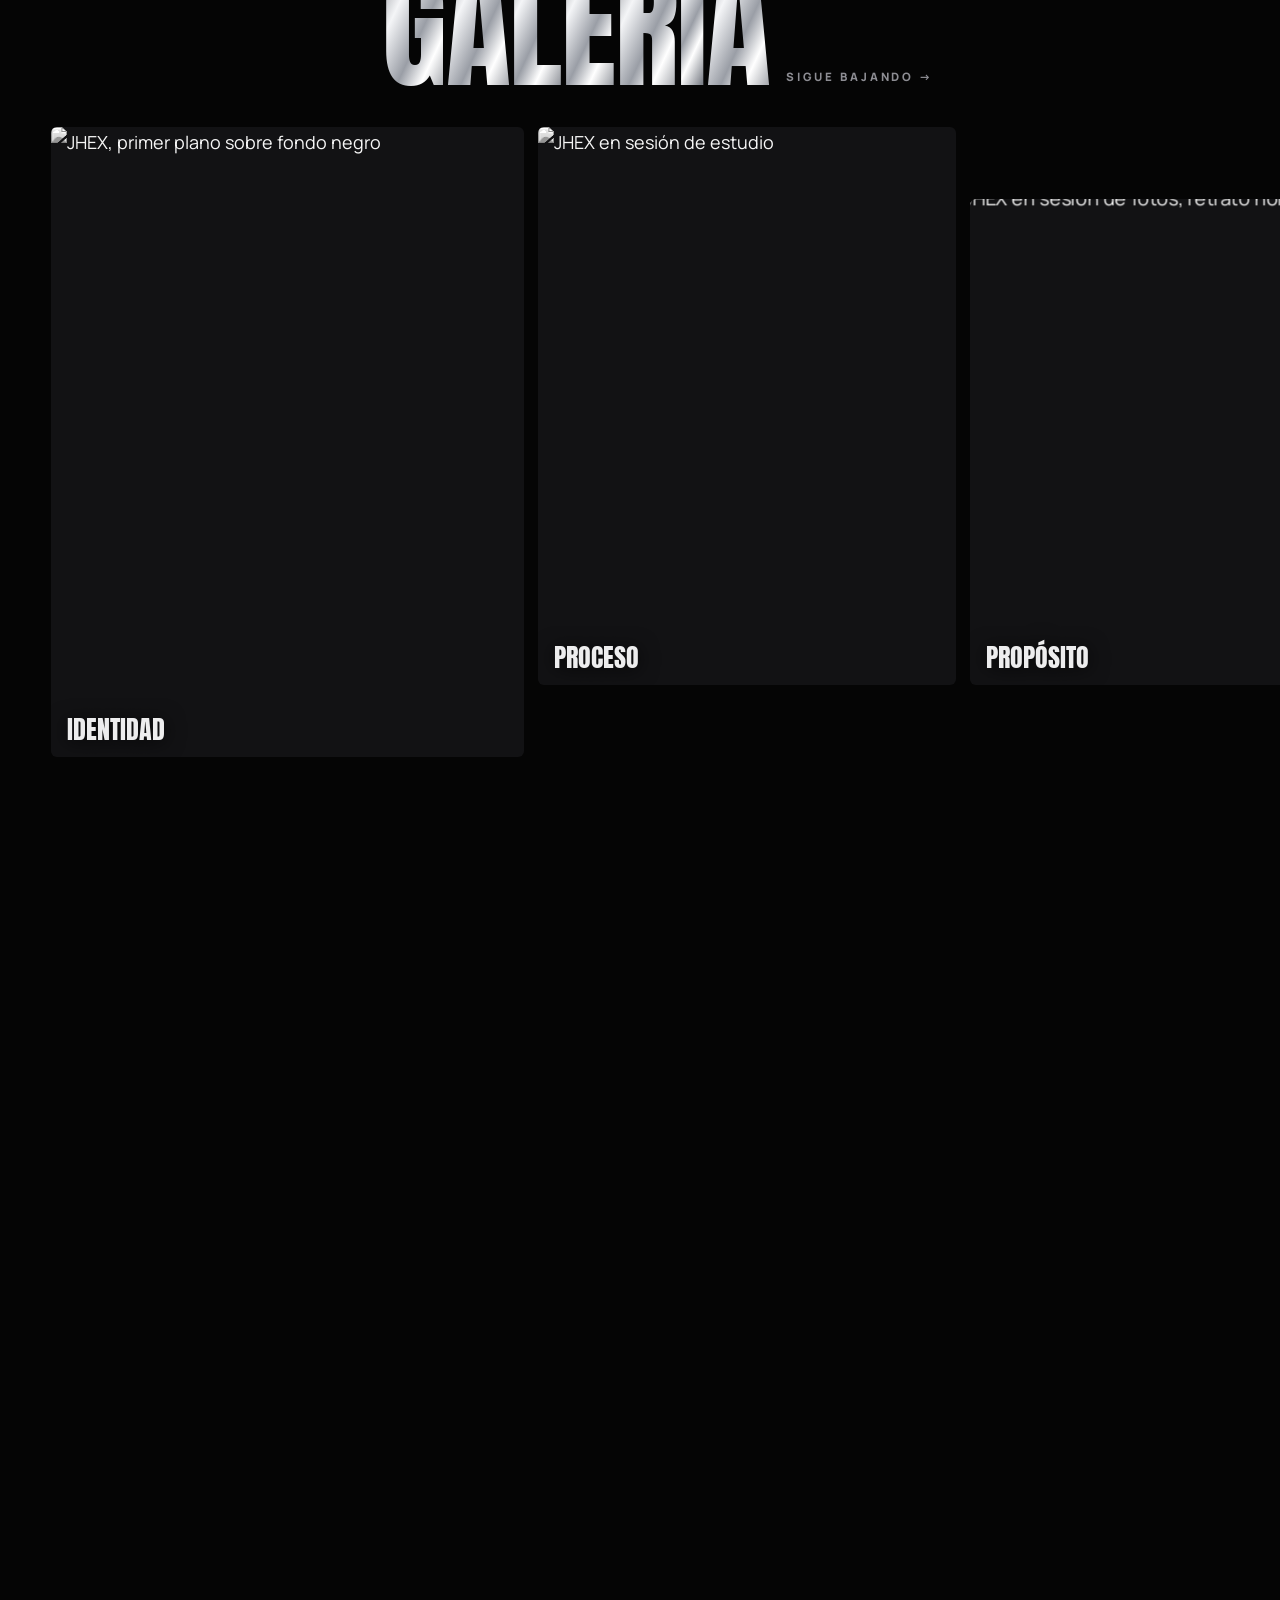
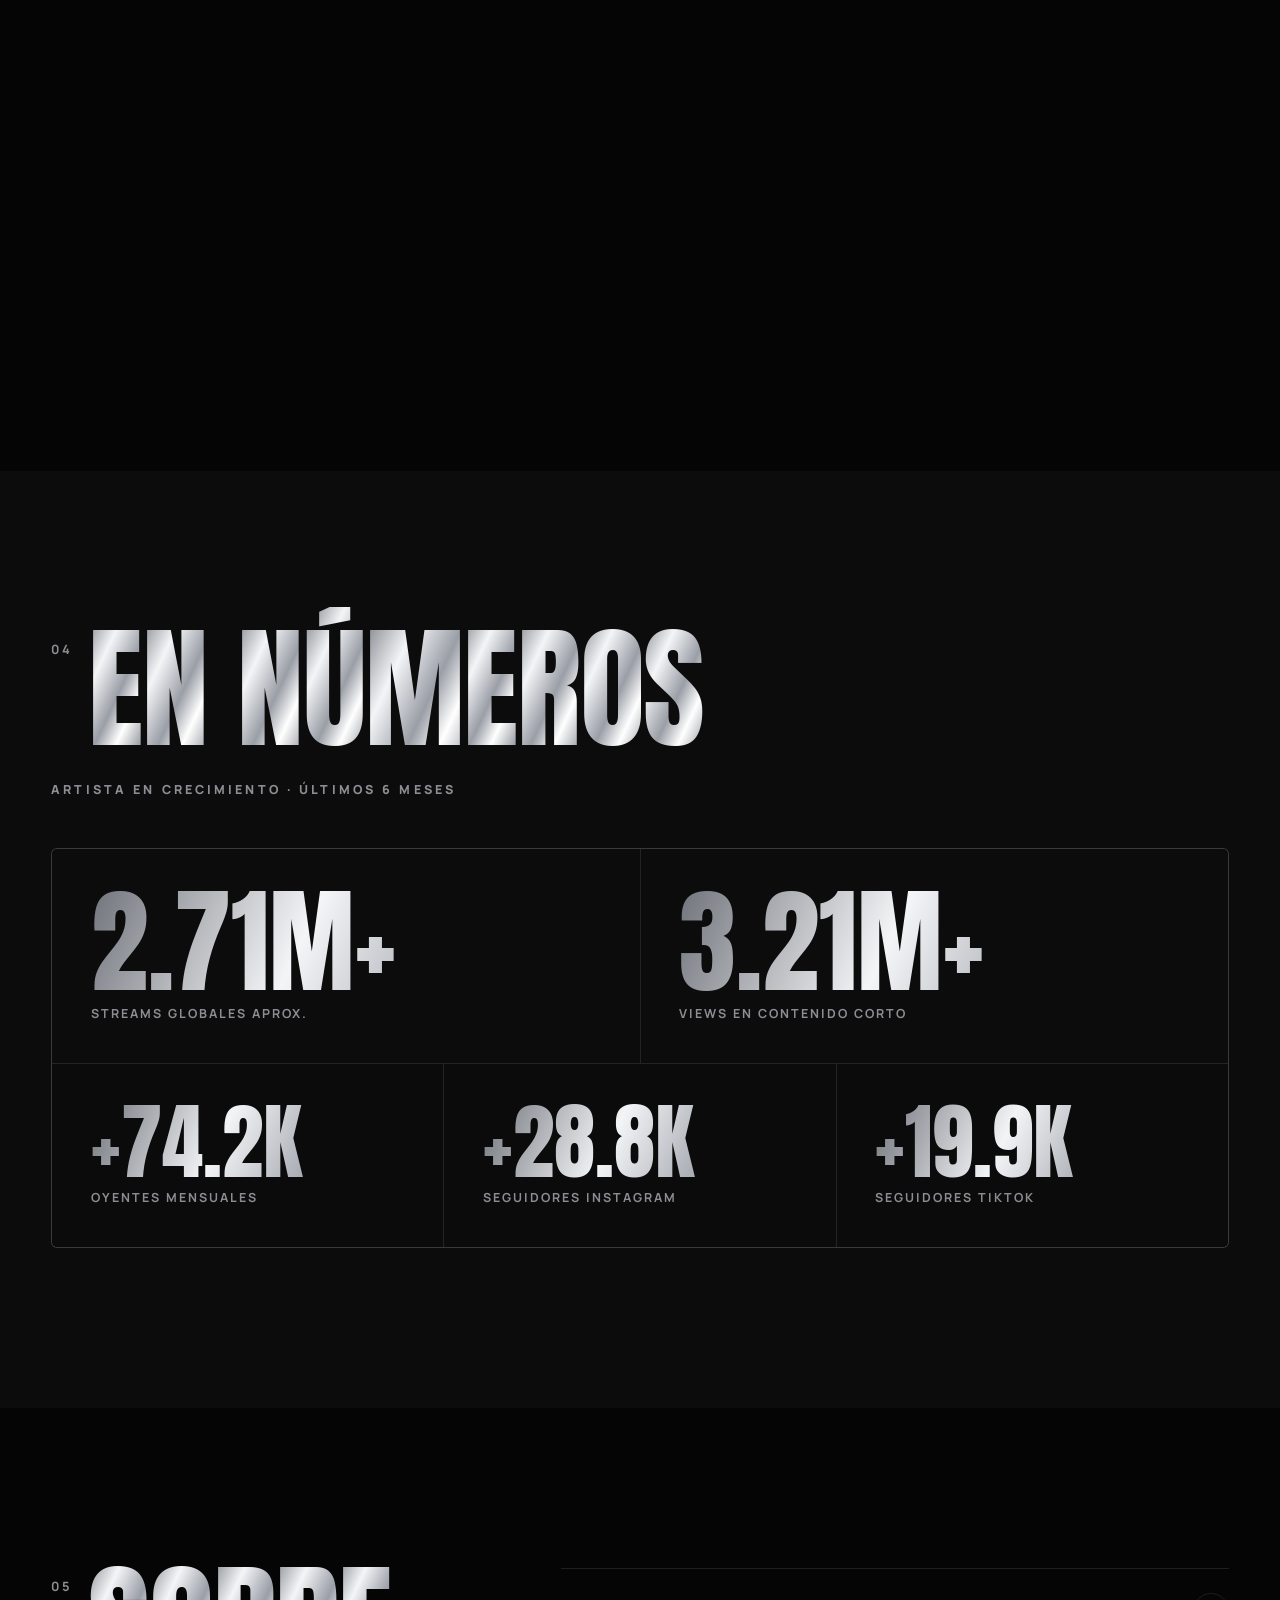
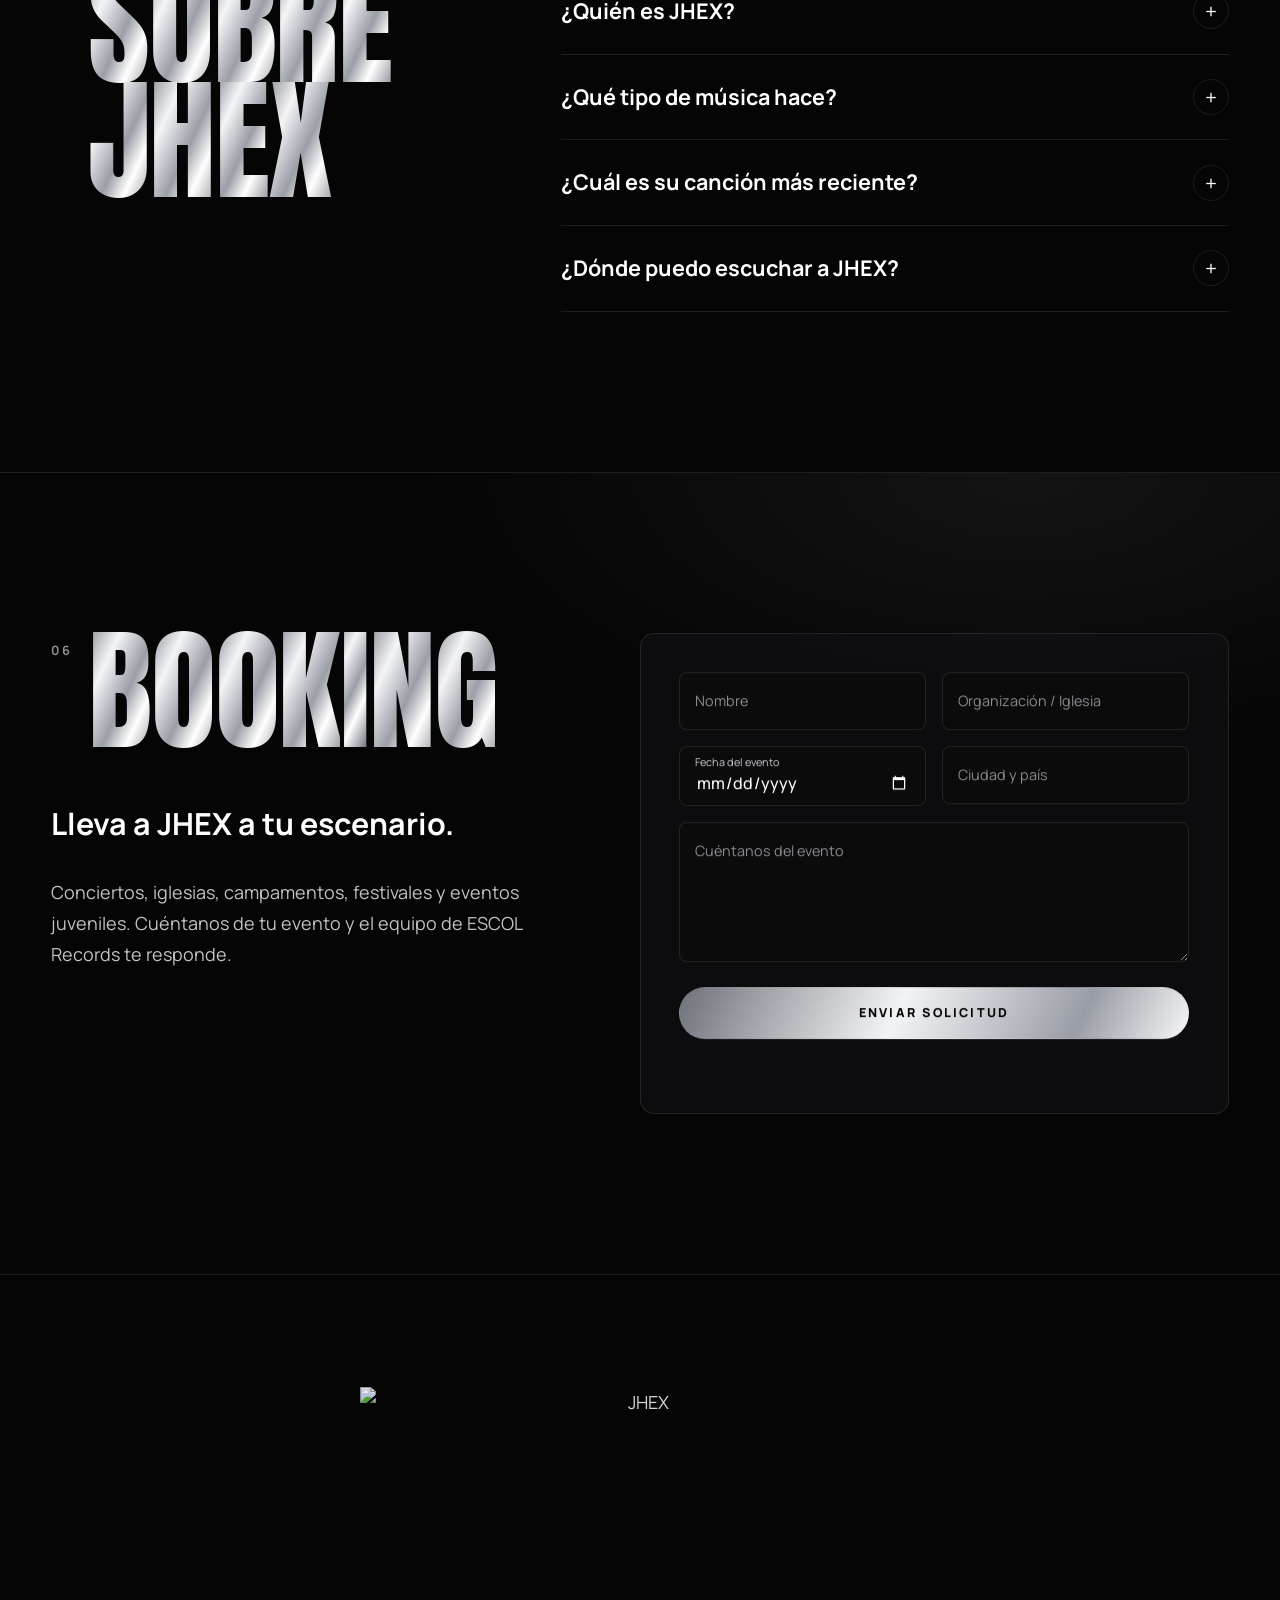
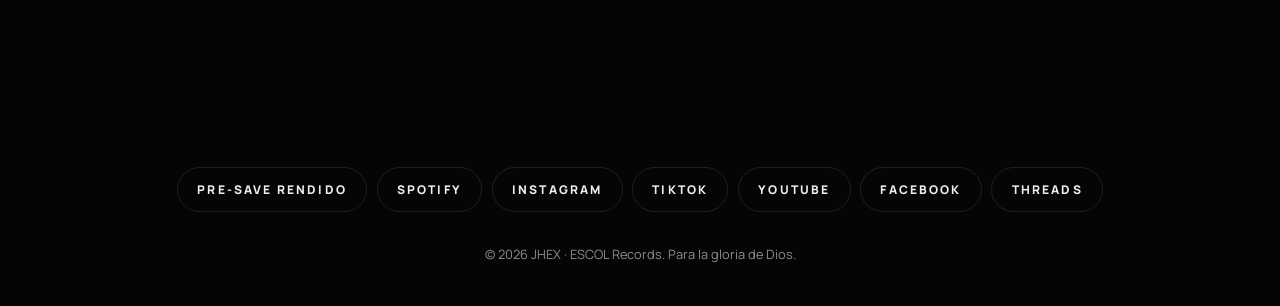
==== commit 3504efa4: "Tarjeta de Rendido sin desbordarse en pantallas de 320 px Co-Authored-By: Claude Opus 5.5 <noreply@a" ====
--- a/index.html
+++ b/index.html
@@ -43,7 +43,7 @@
   <link rel="preconnect" href="https://fonts.gstatic.com" crossorigin>
   <link rel="preload" as="image" href="https://res.cloudinary.com/dawxjcvf/image/upload/e_trim/f_auto,q_auto,w_900/ChatGPT_Image_Oct_6_2026_03_35_01_PM-1.png" fetchpriority="high">
   <link href="https://fonts.googleapis.com/css2?family=Anton&family=Manrope:wght@400;500;700;800&display=swap" rel="stylesheet">
-  <link rel="stylesheet" href="styles.css?v=202610072021">
+  <link rel="stylesheet" href="styles.css?v=202610072022">
   <script>document.documentElement.classList.replace('no-js', 'js');</script>
 
   <!-- Datos estructurados (SEO + motores de IA) -->
@@ -477,7 +477,7 @@
   <script src="js/vendor/gsap.min.js" defer></script>
   <script src="js/vendor/ScrollTrigger.min.js" defer></script>
   <script src="js/vendor/lenis.min.js" defer></script>
-  <script src="script.js?v=202610072021" defer></script>
-  <script src="js/interactive.js?v=202610072021" defer></script>
+  <script src="script.js?v=202610072022" defer></script>
+  <script src="js/interactive.js?v=202610072022" defer></script>
 </body>
 </html>
--- a/styles.css
+++ b/styles.css
@@ -579,3 +579,9 @@
   .hero__logo { width: min(46vw, 11rem); }
   .hero__tag { margin: .7rem 0 1rem; font-size: .9rem; }
 }
+
+/* Pantallas muy angostas: el "Pre-save" de la tarjeta de Rendido baja a su propia línea */
+@media (max-width: 380px) {
+  .prev { grid-template-columns: auto 1fr; }
+  .prev__cta { grid-column: 2; padding-bottom: 0; }
+}
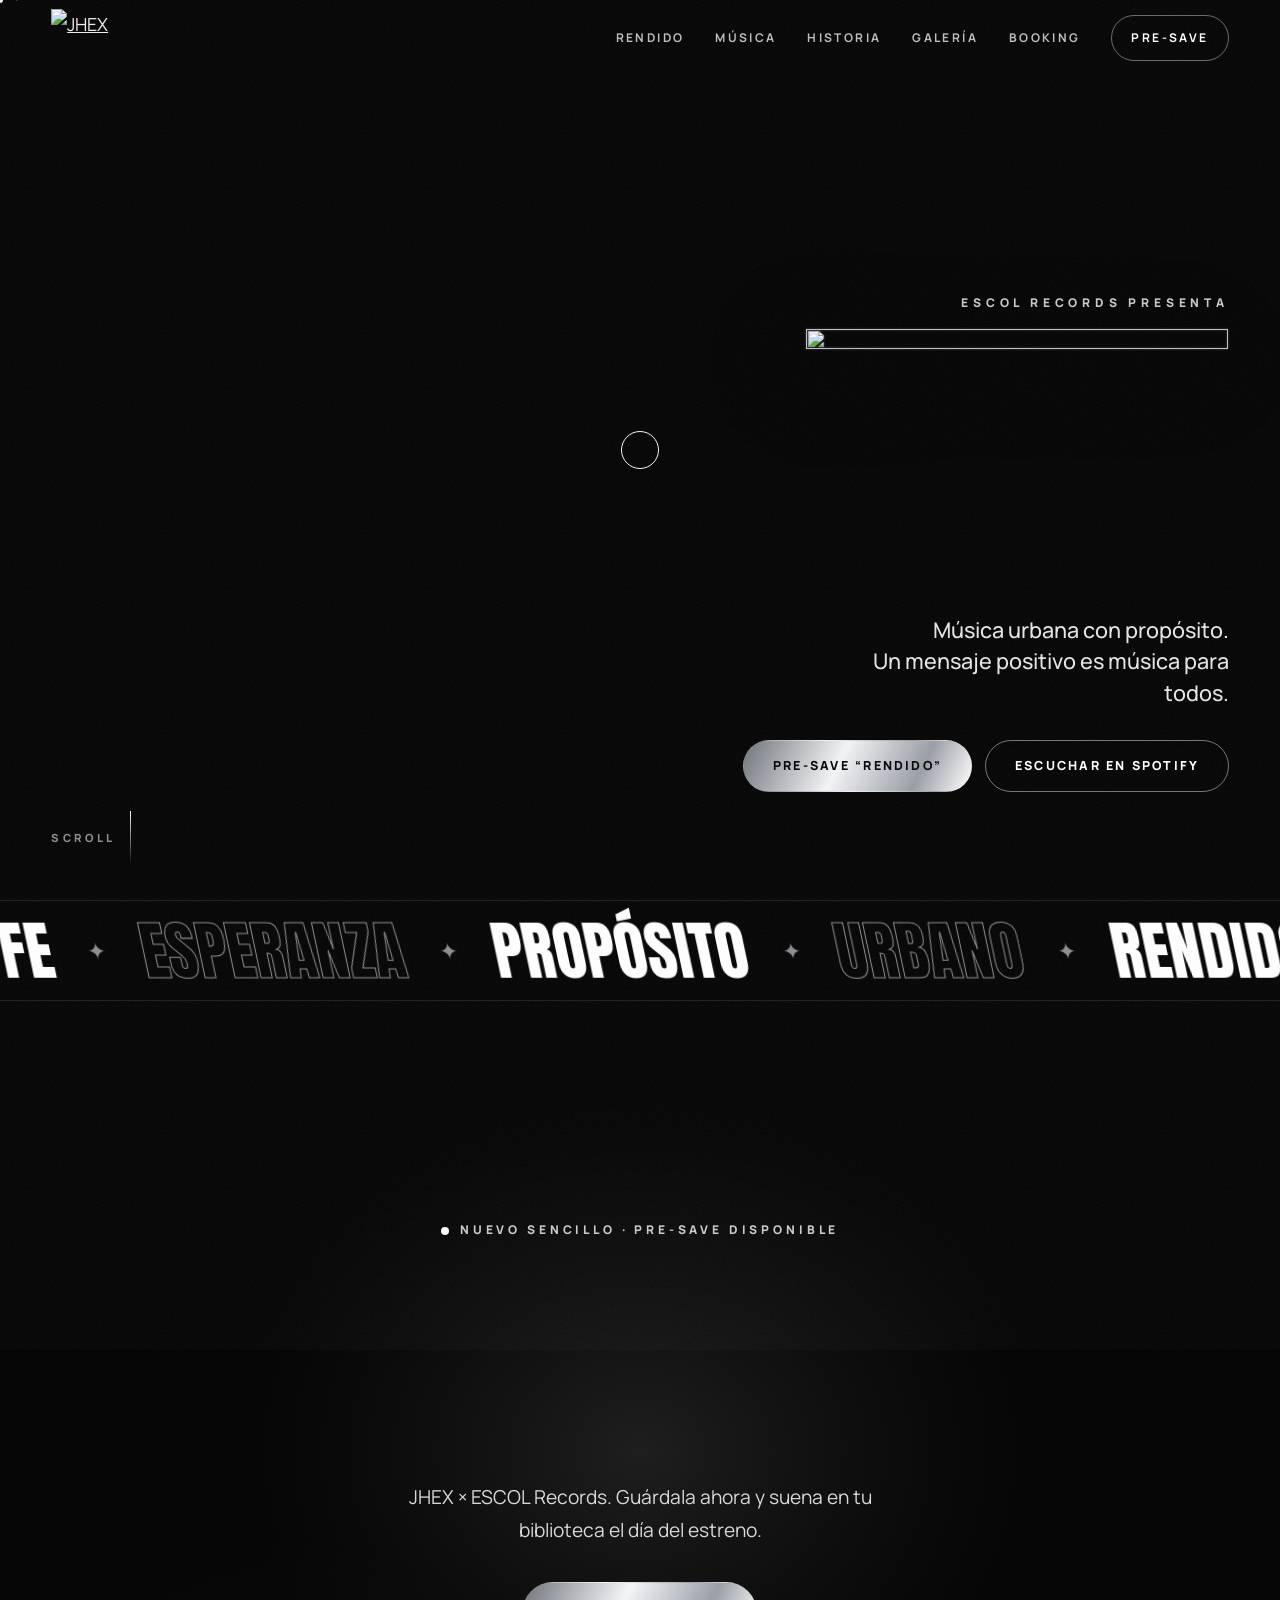
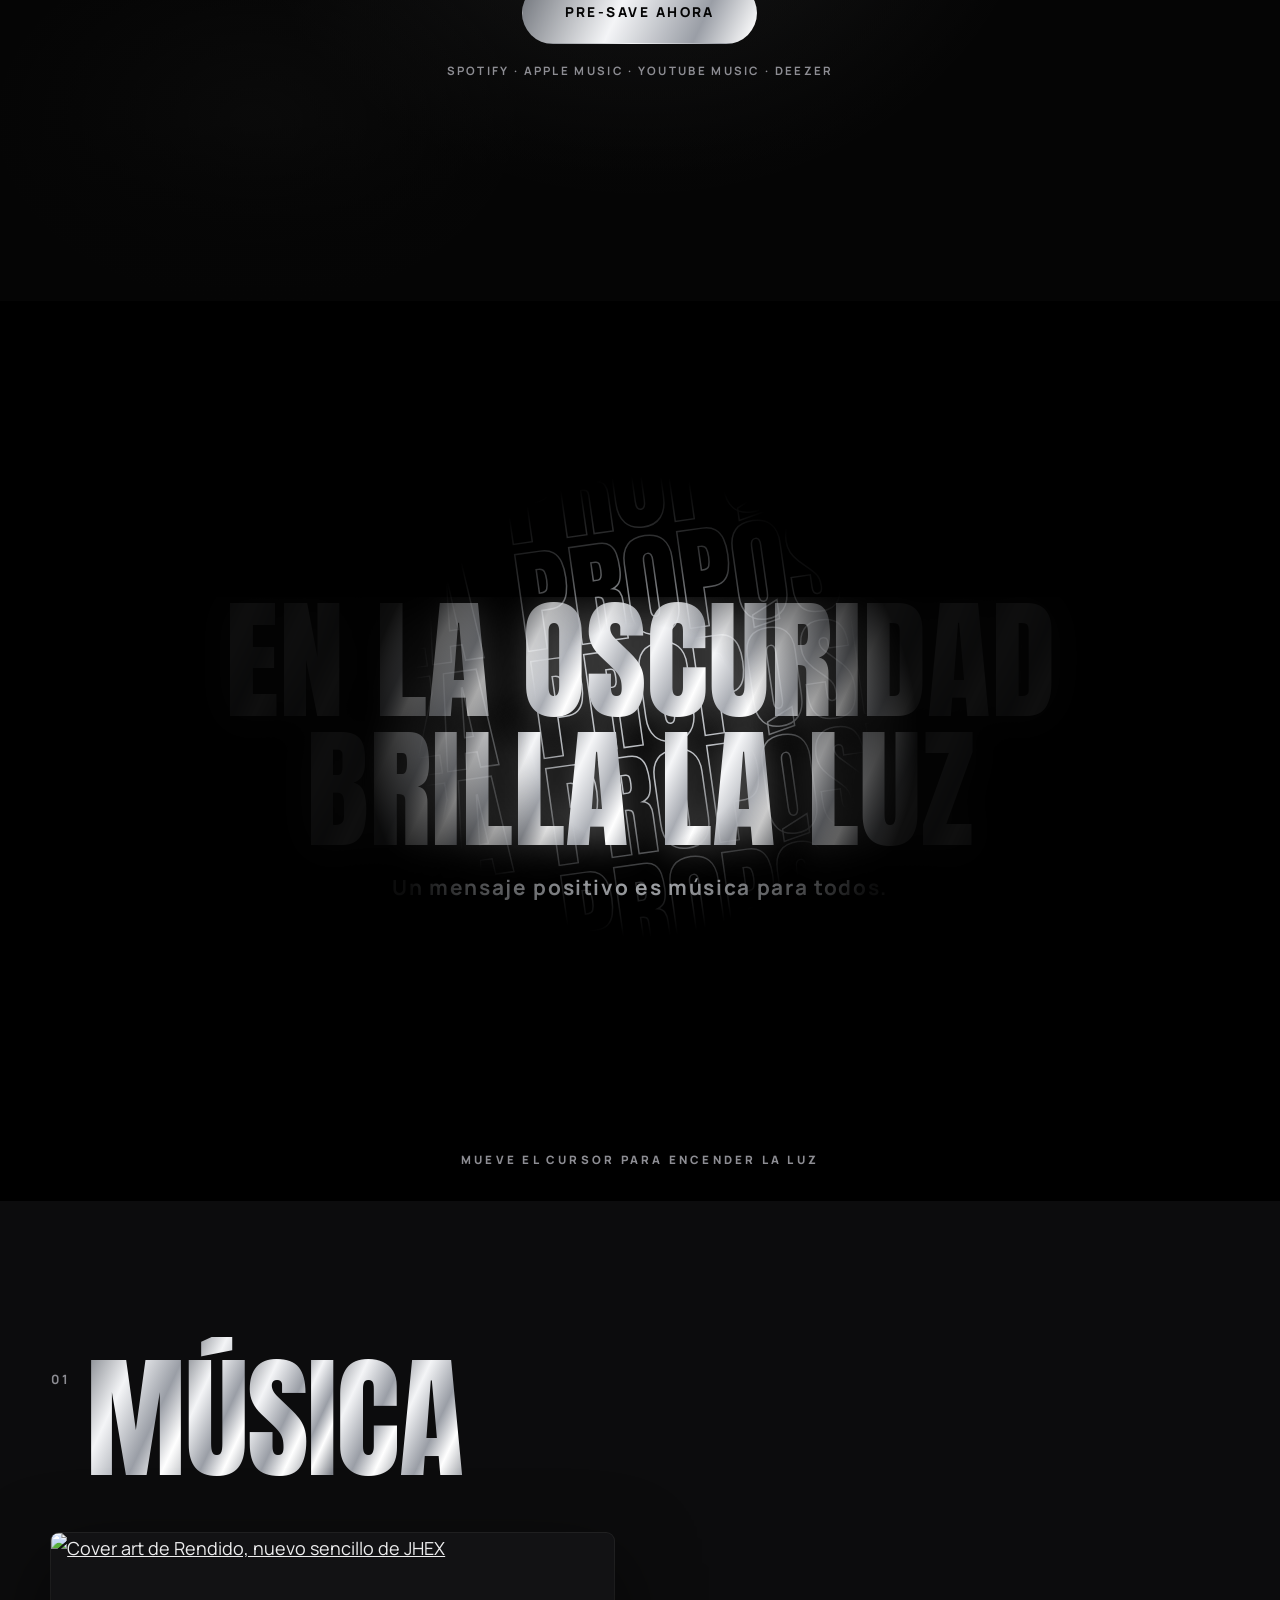
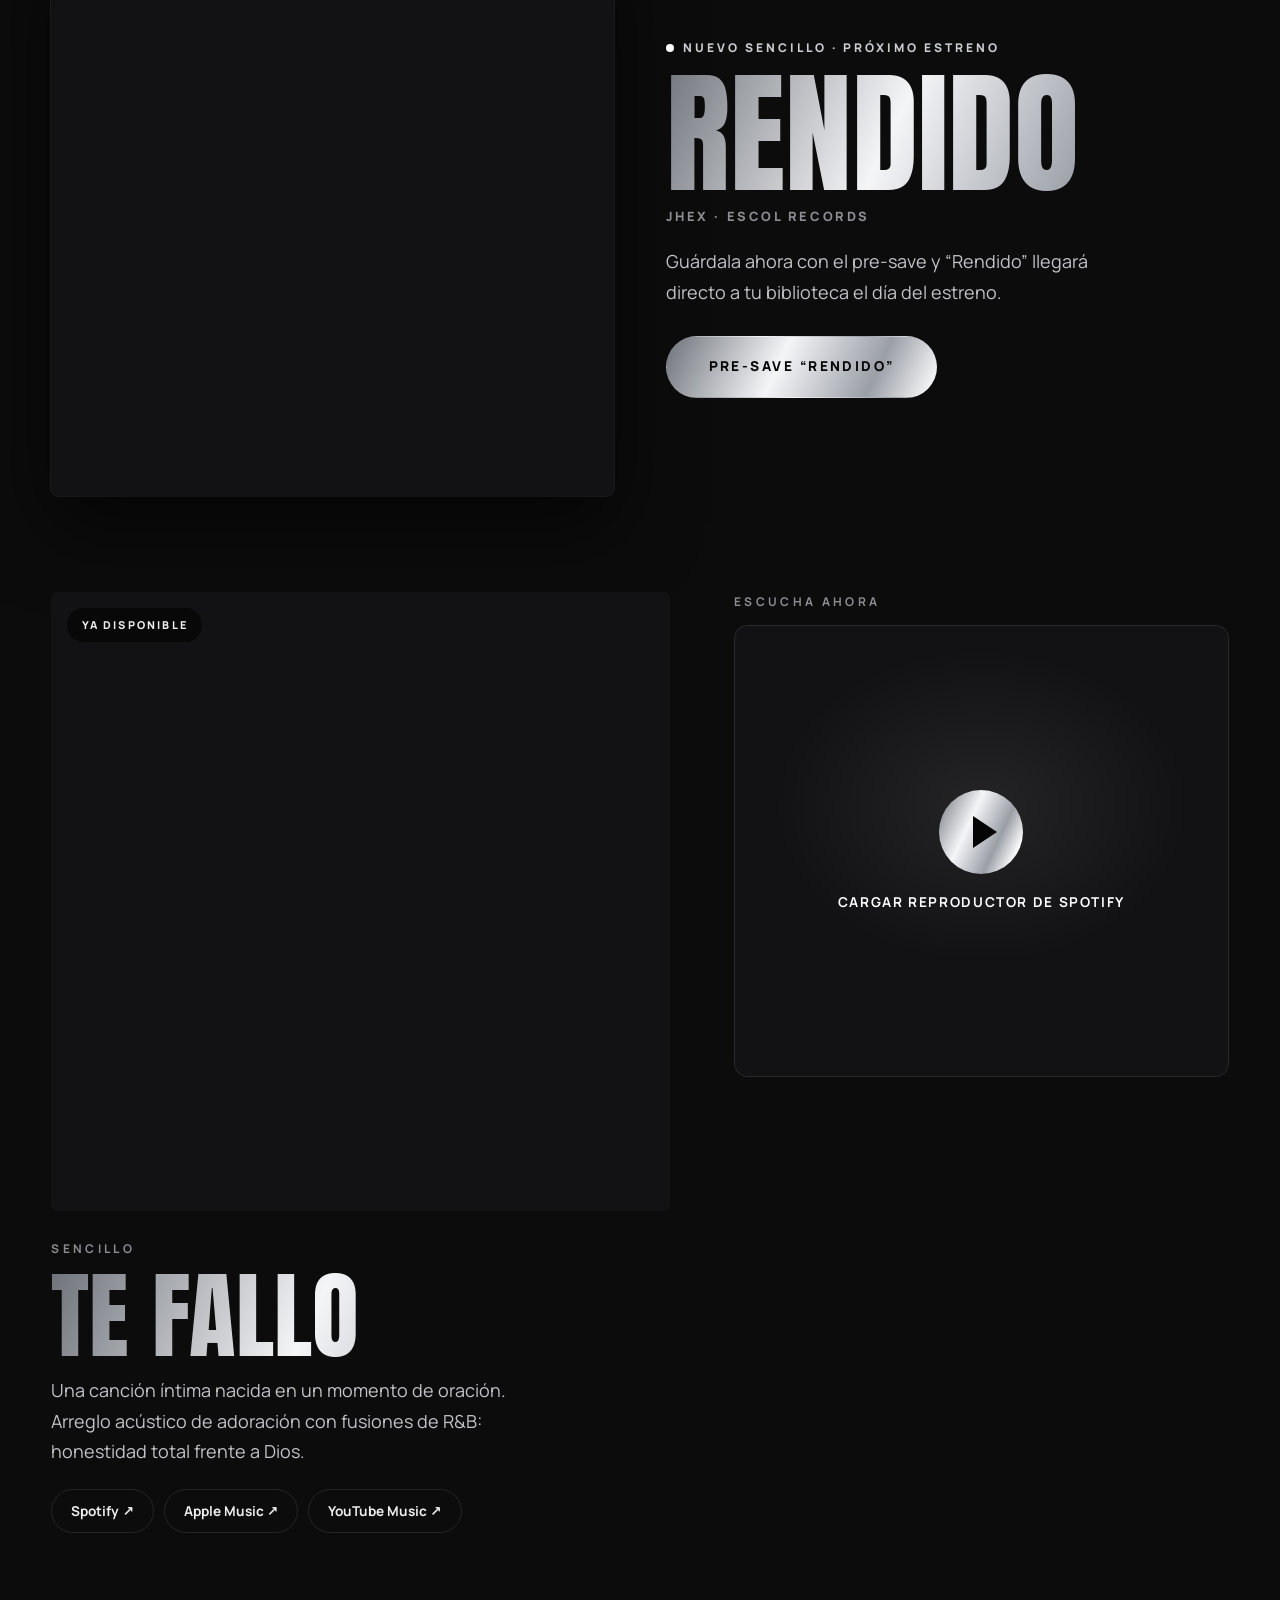
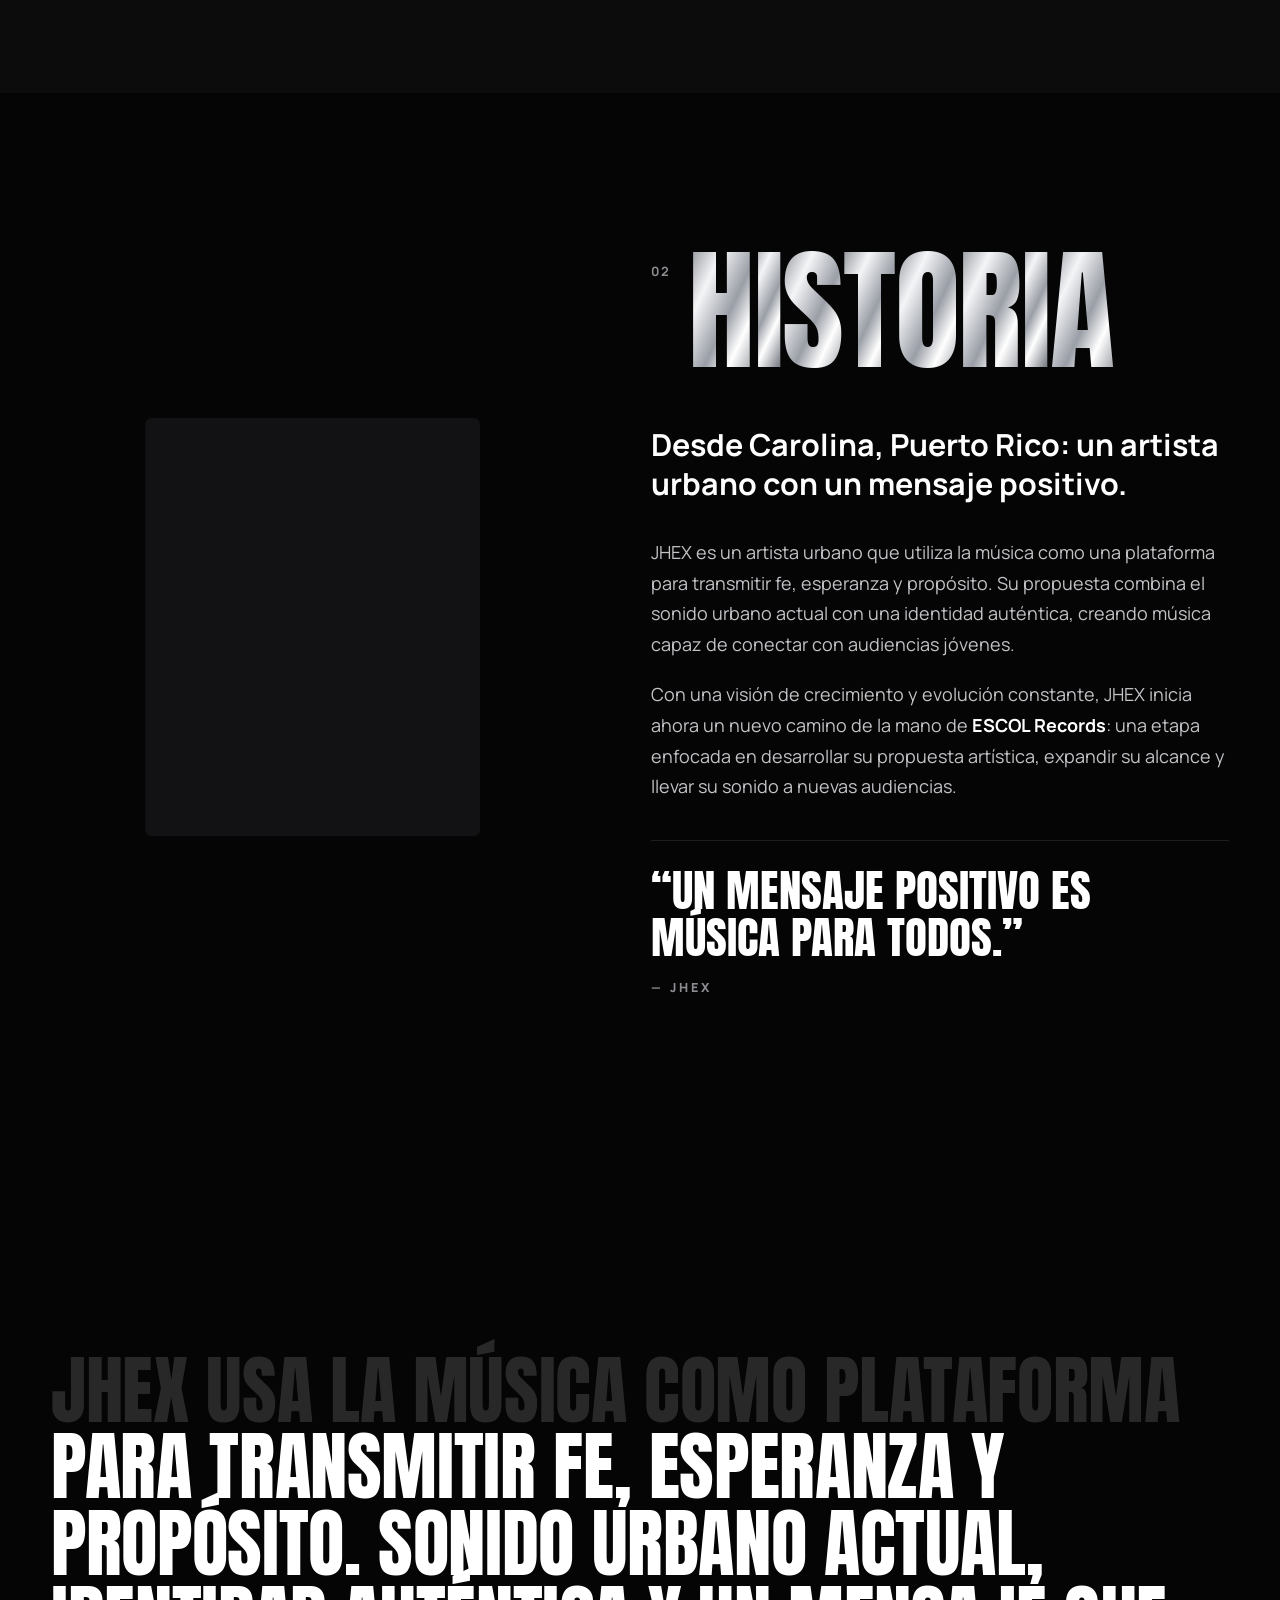
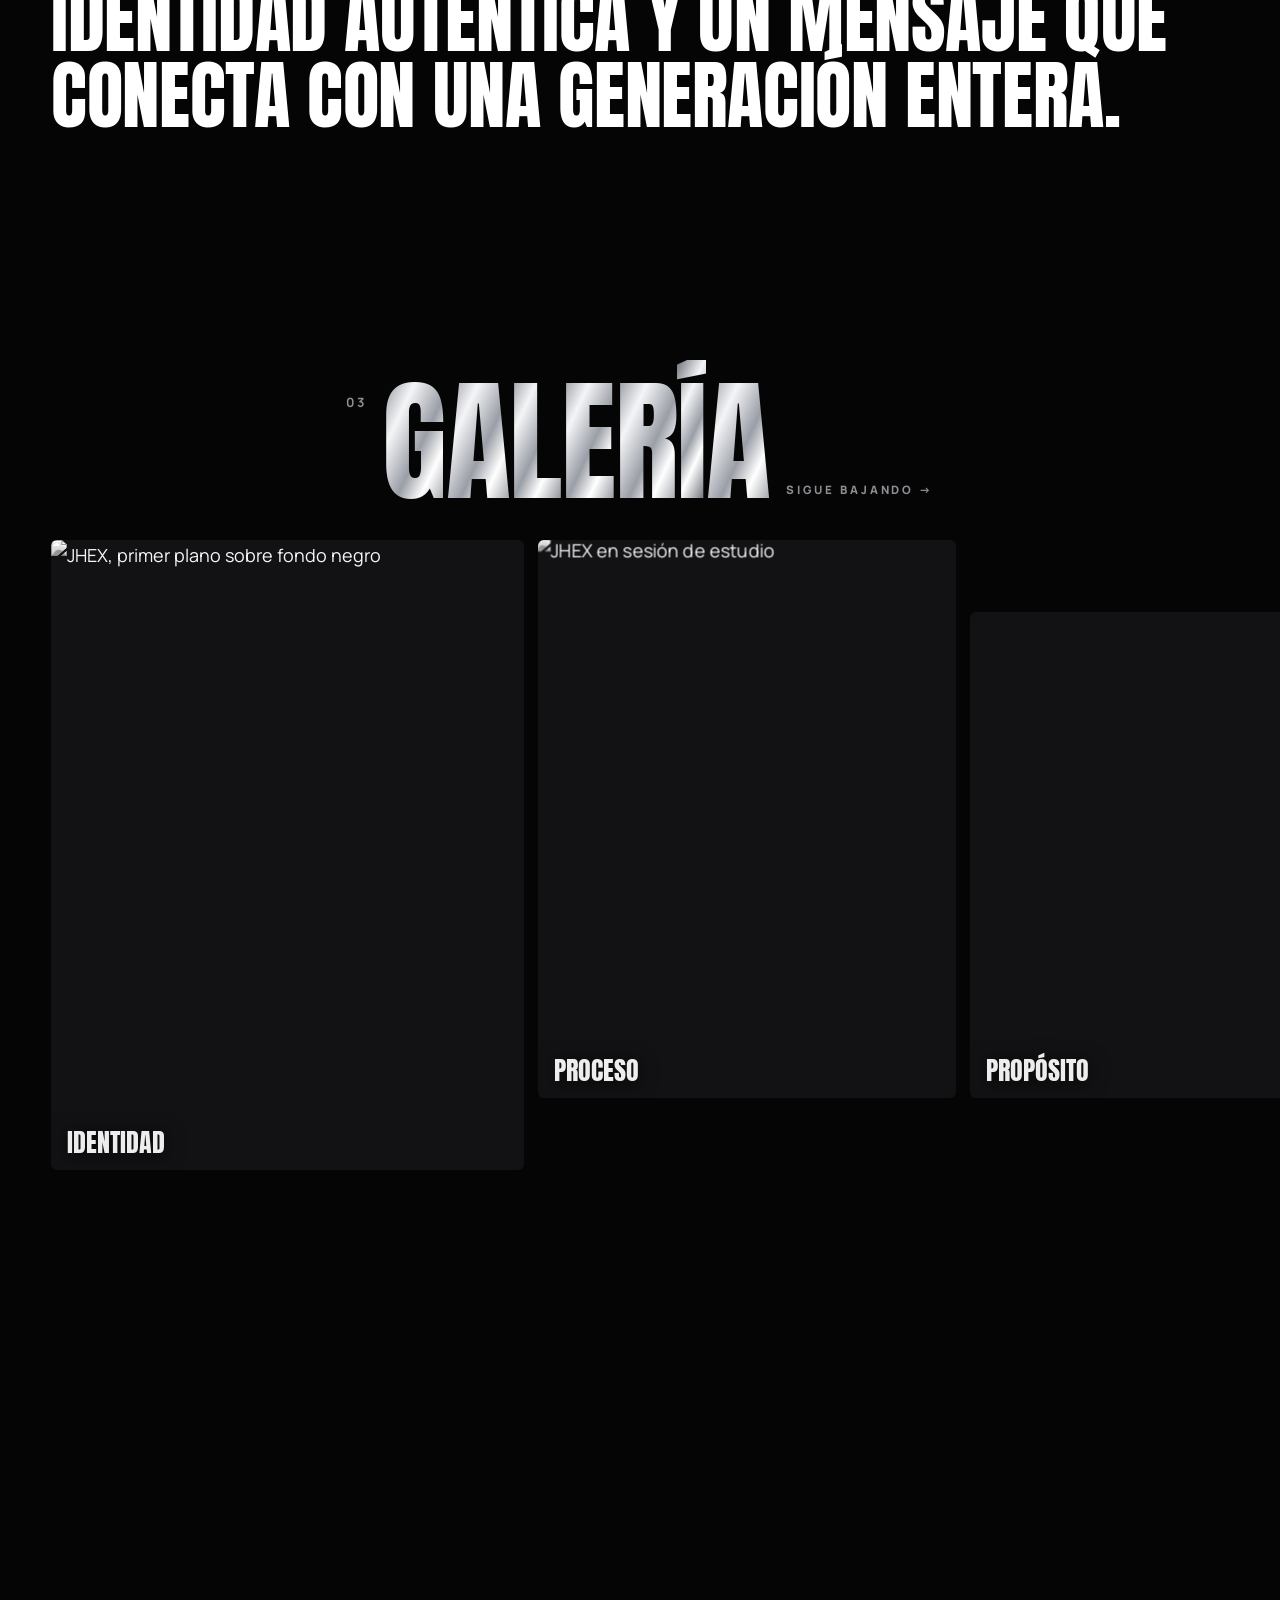
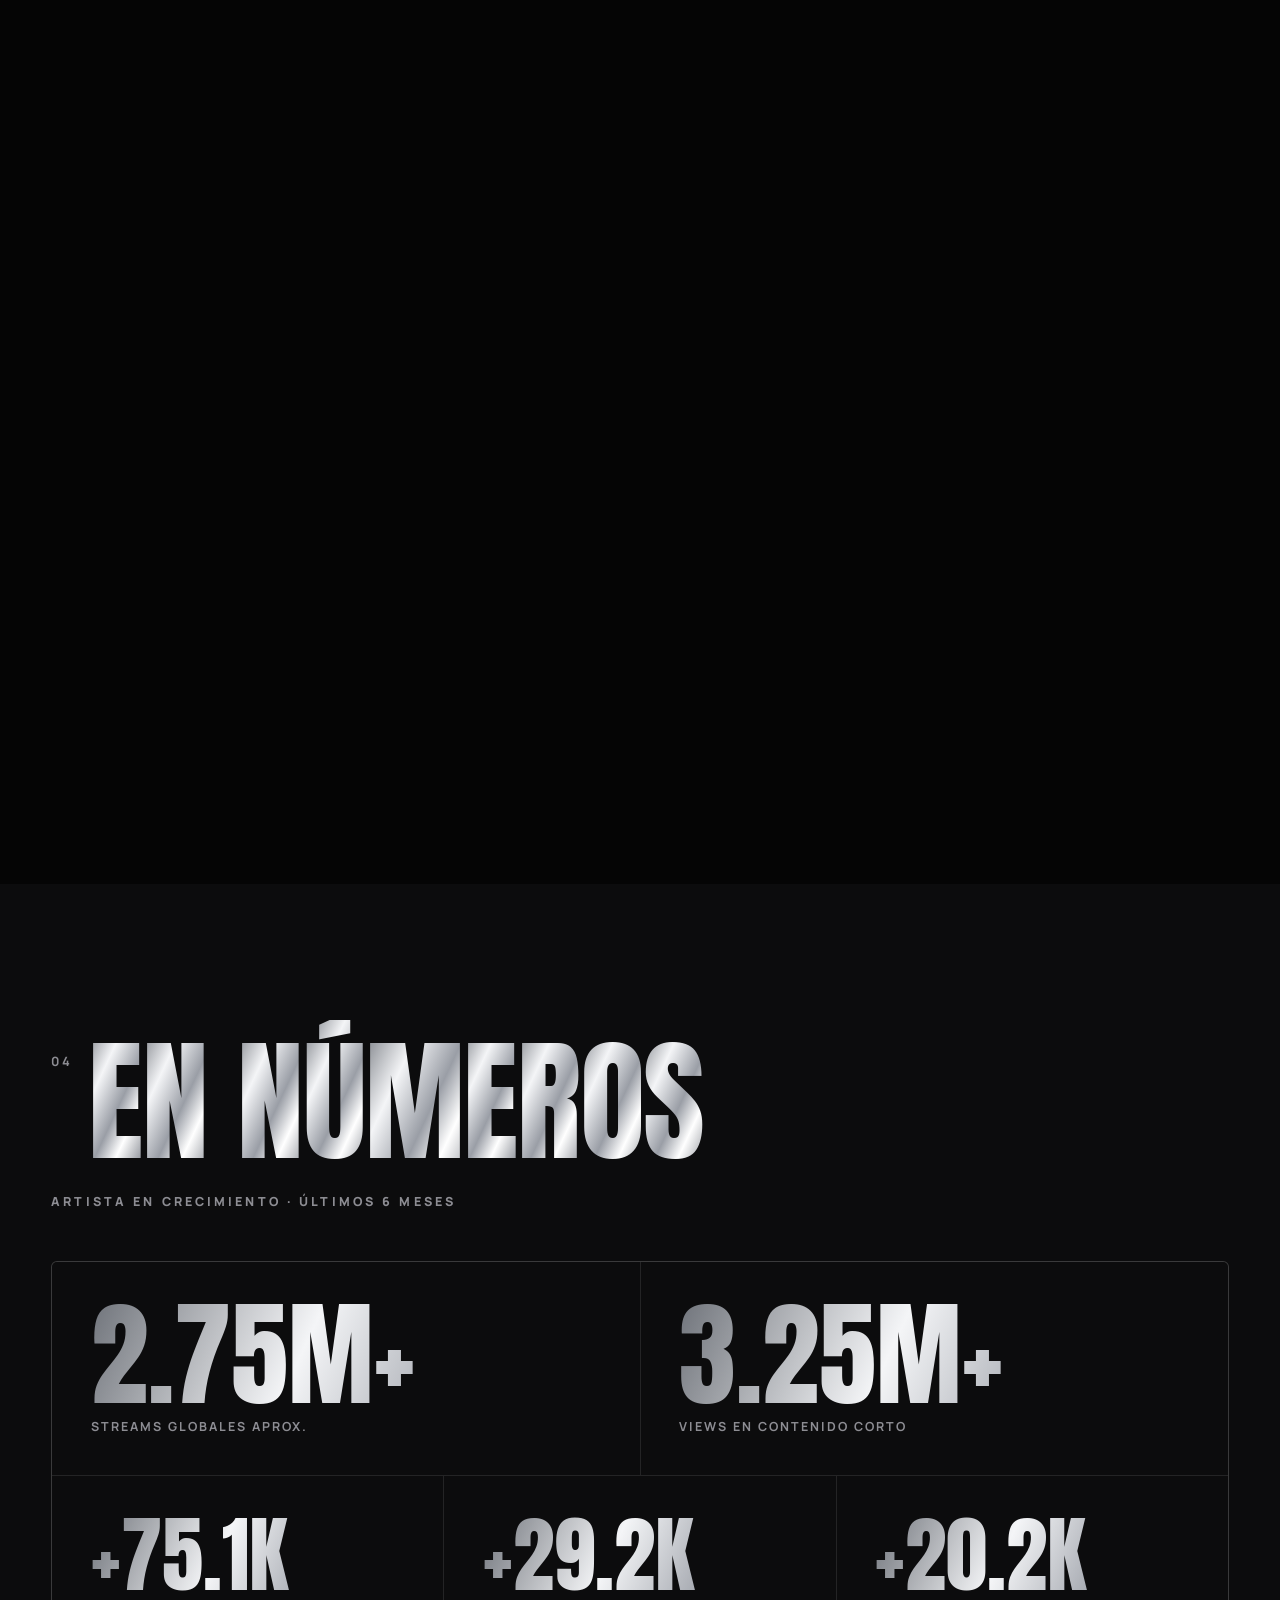
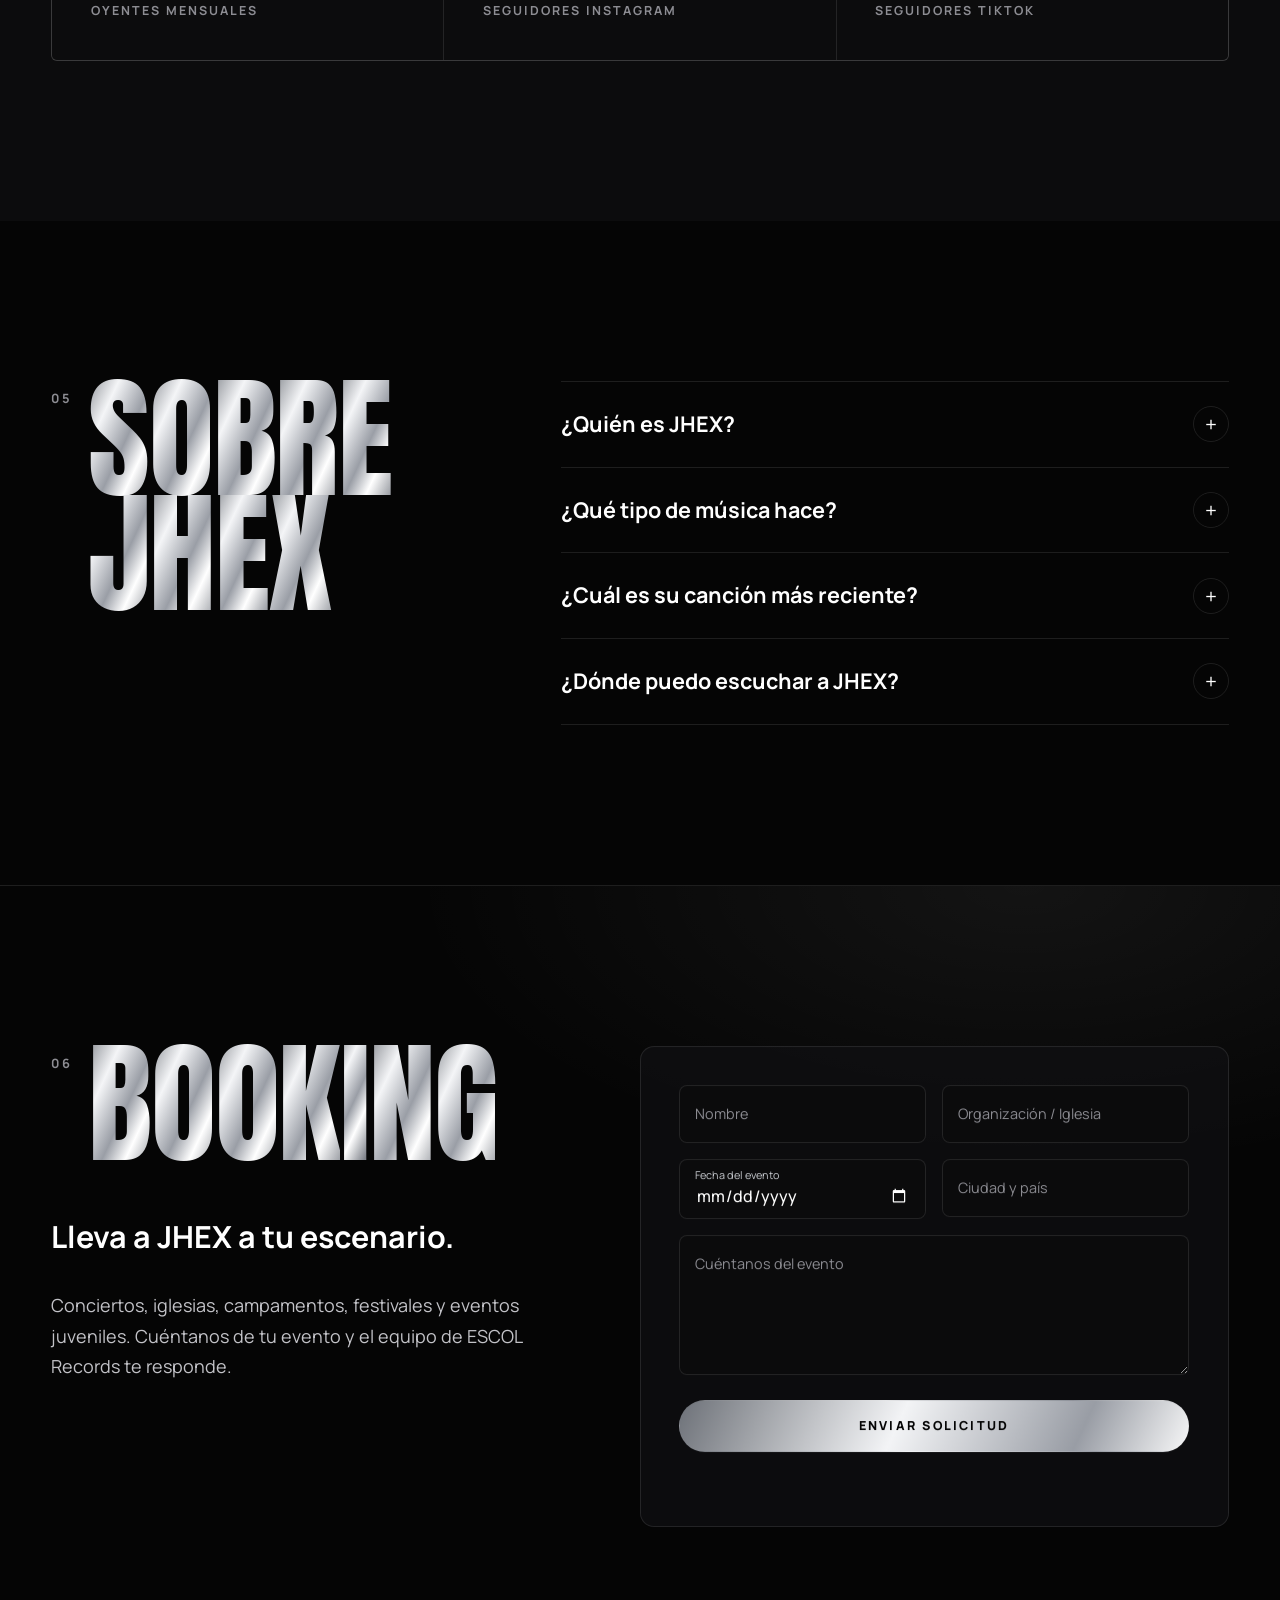
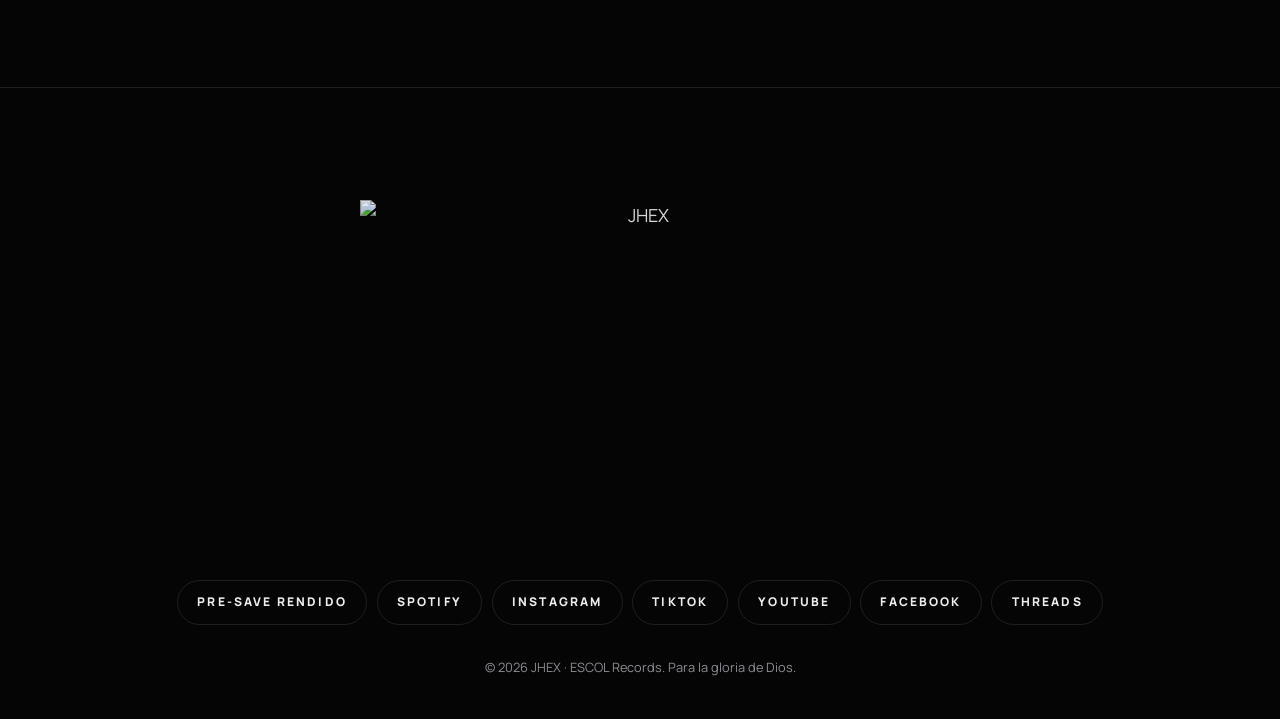
==== commit 126b2170: "Cover art de Rendido al inicio de la sección Música - Lanzamiento destacado con el cover (IMG_7091)," ====
--- a/index.html
+++ b/index.html
@@ -43,7 +43,7 @@
   <link rel="preconnect" href="https://fonts.gstatic.com" crossorigin>
   <link rel="preload" as="image" href="https://res.cloudinary.com/dawxjcvf/image/upload/e_trim/f_auto,q_auto,w_900/ChatGPT_Image_Oct_6_2026_03_35_01_PM-1.png" fetchpriority="high">
   <link href="https://fonts.googleapis.com/css2?family=Anton&family=Manrope:wght@400;500;700;800&display=swap" rel="stylesheet">
-  <link rel="stylesheet" href="styles.css?v=202610072022">
+  <link rel="stylesheet" href="styles.css?v=202610072030">
   <script>document.documentElement.classList.replace('no-js', 'js');</script>
 
   <!-- Datos estructurados (SEO + motores de IA) -->
@@ -85,6 +85,7 @@
           {
             "@type": "MusicRecording",
             "name": "Rendido",
+            "image": "https://res.cloudinary.com/dawxjcvf/image/upload/c_limit,w_1200,f_jpg,q_auto/IMG_7091",
             "byArtist": { "@id": "https://jhex.vercel.app/#artist" },
             "recordLabel": { "@type": "Organization", "name": "ESCOL Records" },
             "url": "https://escol.io/rendido"
@@ -240,6 +241,25 @@
           <h2 id="musica-t" class="head__t">Música</h2>
         </header>
 
+        <!-- Lanzamiento destacado: cover art de Rendido -->
+        <article class="feature" data-reveal>
+          <a class="feature__cover" href="https://escol.io/rendido" target="_blank" rel="noopener" data-play data-presave aria-label="Pre-save de Rendido">
+            <img loading="lazy" decoding="async"
+              src="https://res.cloudinary.com/dawxjcvf/image/upload/c_limit,w_900,f_auto,q_auto/IMG_7091"
+              srcset="https://res.cloudinary.com/dawxjcvf/image/upload/c_limit,w_600,f_auto,q_auto/IMG_7091 600w,
+                      https://res.cloudinary.com/dawxjcvf/image/upload/c_limit,w_900,f_auto,q_auto/IMG_7091 900w,
+                      https://res.cloudinary.com/dawxjcvf/image/upload/c_limit,w_1200,f_auto,q_auto/IMG_7091 1200w"
+              sizes="(max-width: 899px) 92vw, 44vw" width="900" height="900" alt="Cover art de Rendido, nuevo sencillo de JHEX">
+          </a>
+          <div class="feature__body">
+            <p class="feature__label"><i></i>Nuevo sencillo · Próximo estreno</p>
+            <h3 class="feature__title">Rendido</h3>
+            <p class="feature__meta">JHEX · ESCOL Records</p>
+            <p>Guárdala ahora con el pre-save y “Rendido” llegará directo a tu biblioteca el día del estreno.</p>
+            <a class="btn btn--chrome btn--lg" href="https://escol.io/rendido" target="_blank" rel="noopener" data-magnetic data-presave>Pre-save “Rendido”</a>
+          </div>
+        </article>
+
         <div class="music__grid">
           <div class="releases">
             <article class="release" data-reveal>
@@ -262,13 +282,6 @@
                 </div>
               </div>
             </article>
-
-            <a class="prev" href="https://escol.io/rendido" target="_blank" rel="noopener" data-reveal data-presave>
-              <img class="prev__img" loading="lazy" decoding="async" src="https://res.cloudinary.com/dawxjcvf/image/upload/c_fill,g_face,ar_4:5,w_240,f_auto,q_auto/jhex_foto_2_low_Reel_de_Instagram.jpg" srcset="https://res.cloudinary.com/dawxjcvf/image/upload/c_fill,g_face,ar_4:5,w_240,f_auto,q_auto/jhex_foto_2_low_Reel_de_Instagram.jpg 240w, https://res.cloudinary.com/dawxjcvf/image/upload/c_fill,g_face,ar_4:5,w_480,f_auto,q_auto/jhex_foto_2_low_Reel_de_Instagram.jpg 480w" sizes="120px" width="240" height="300" alt="JHEX, imagen de Rendido">
-              <span class="prev__label"><i></i>Próximo estreno</span>
-              <span class="prev__title">Rendido</span>
-              <span class="prev__cta">Pre-save ↗</span>
-            </a>
           </div>
 
           <div class="player" data-reveal>
@@ -477,7 +490,7 @@
   <script src="js/vendor/gsap.min.js" defer></script>
   <script src="js/vendor/ScrollTrigger.min.js" defer></script>
   <script src="js/vendor/lenis.min.js" defer></script>
-  <script src="script.js?v=202610072022" defer></script>
-  <script src="js/interactive.js?v=202610072022" defer></script>
+  <script src="script.js?v=202610072030" defer></script>
+  <script src="js/interactive.js?v=202610072030" defer></script>
 </body>
 </html>
--- a/styles.css
+++ b/styles.css
@@ -585,3 +585,25 @@
   .prev { grid-template-columns: auto 1fr; }
   .prev__cta { grid-column: 2; padding-bottom: 0; }
 }
+
+/* ---------- Música: lanzamiento destacado (cover de Rendido) ---------- */
+.feature { display: grid; gap: clamp(1.6rem, 4vw, 4rem); align-items: center; margin-bottom: clamp(3.5rem, 8vw, 6rem); }
+@media (min-width: 900px) { .feature { grid-template-columns: minmax(0, 1fr) minmax(0, 1fr); } }
+.feature__cover { display: block; aspect-ratio: 1; overflow: hidden; border-radius: 8px; background: var(--surface); box-shadow: 0 30px 80px rgba(0, 0, 0, .6), 0 0 0 1px var(--line); }
+.feature__cover img { width: 100%; height: 100%; object-fit: cover; transition: transform 1.2s var(--ease); }
+.feature__cover:hover img { transform: scale(1.03); }
+.feature__body { min-width: 0; }
+.feature__label { display: inline-flex; align-items: center; gap: .6rem; margin: 0 0 1rem; font-size: .75rem; font-weight: 800; letter-spacing: .25em; text-transform: uppercase; color: var(--silver); }
+.feature__label i { width: 8px; height: 8px; border-radius: 50%; background: #fff; animation: pulse 1.8s infinite; flex: none; }
+.feature__title {
+  margin: 0; font: 400 clamp(4rem, 2rem + 8vw, 9rem)/.88 var(--display); text-transform: uppercase;
+  padding-top: .15em; margin-top: -.15em;
+  background: var(--chrome); background-size: 200% 100%; -webkit-background-clip: text; background-clip: text; color: transparent; animation: shine 7s linear infinite;
+}
+.feature__meta { margin: .8rem 0 1.2rem; font-size: .8rem; font-weight: 800; letter-spacing: .2em; text-transform: uppercase; color: var(--muted); }
+.feature__body > p:not(.feature__label):not(.feature__meta) { color: #c2c2c7; max-width: 44ch; margin-bottom: 1.8rem; }
+@media (max-width: 767px) {
+  .feature__title { font-size: clamp(3.4rem, 17vw, 4.6rem); animation: none; background-position: 30% 0; }
+  .feature__label { letter-spacing: .18em; font-size: .7rem; }
+  .feature .btn { width: 100%; }
+}
